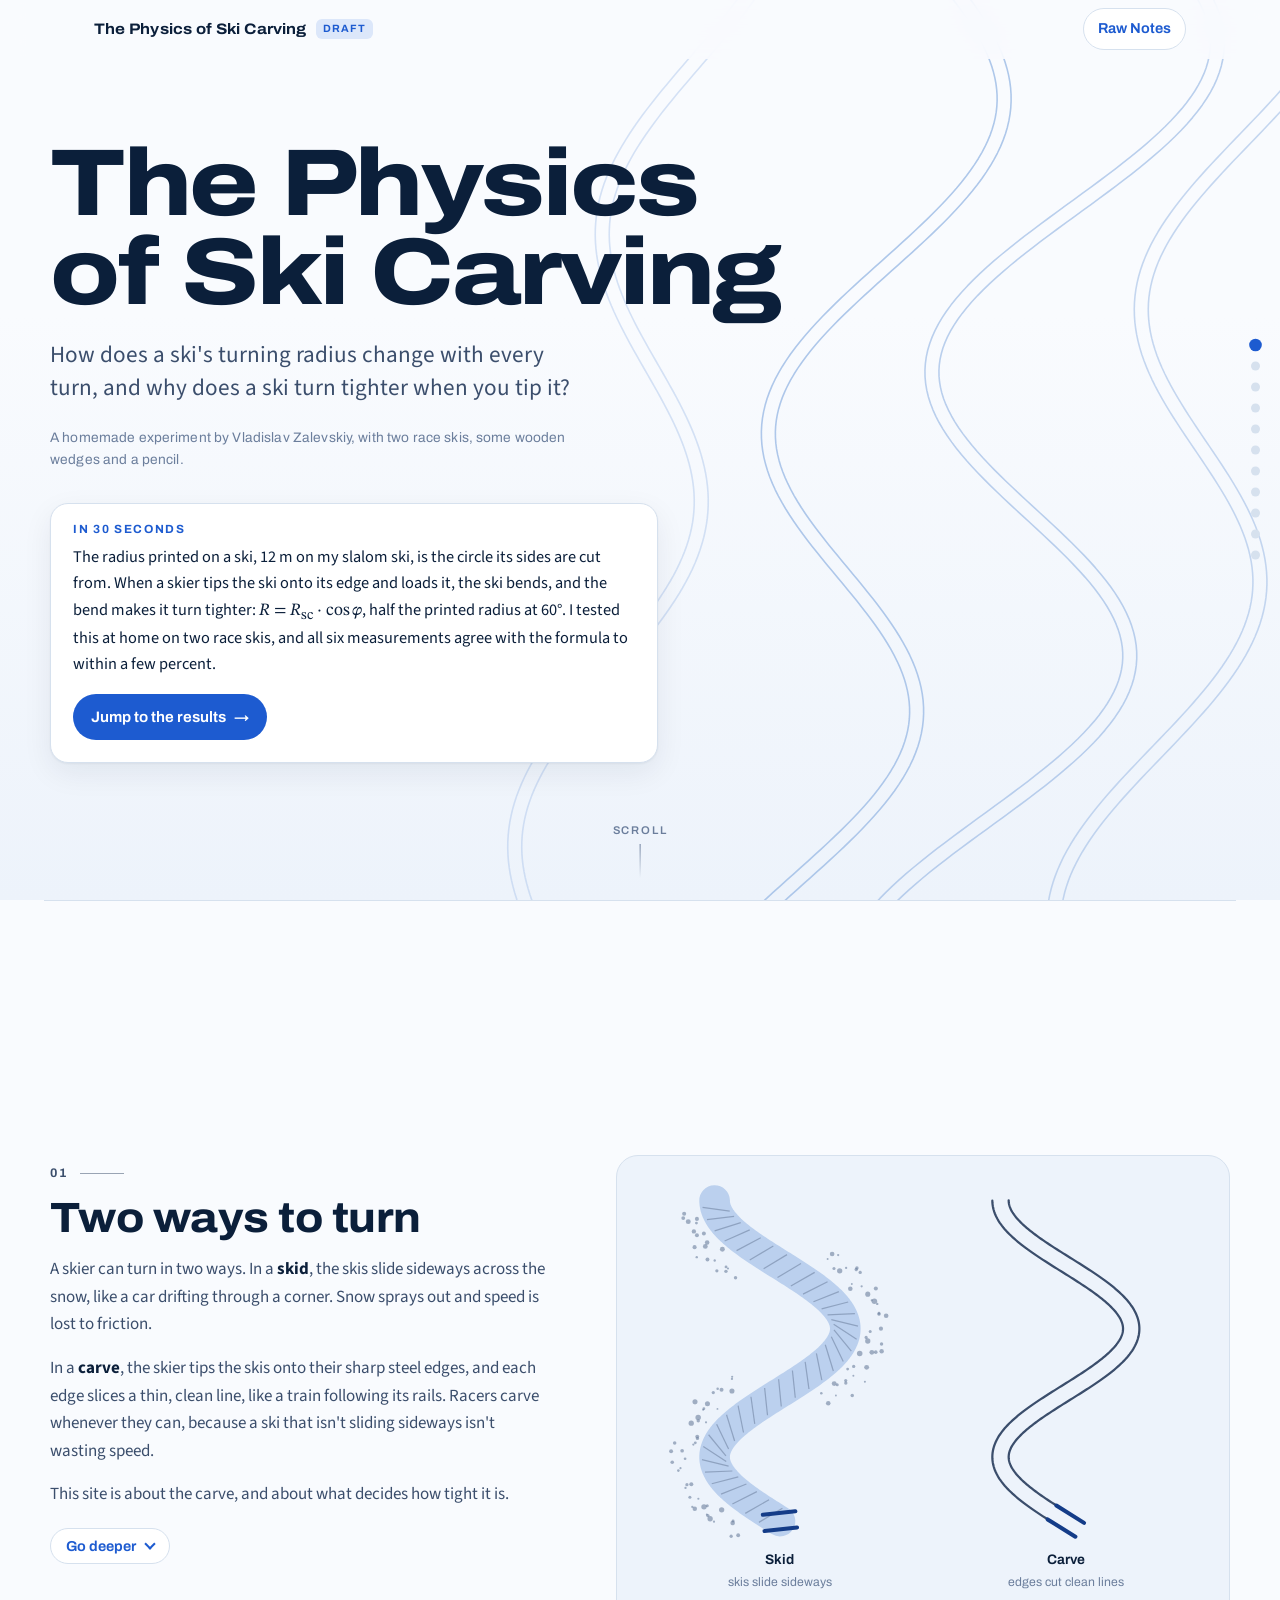
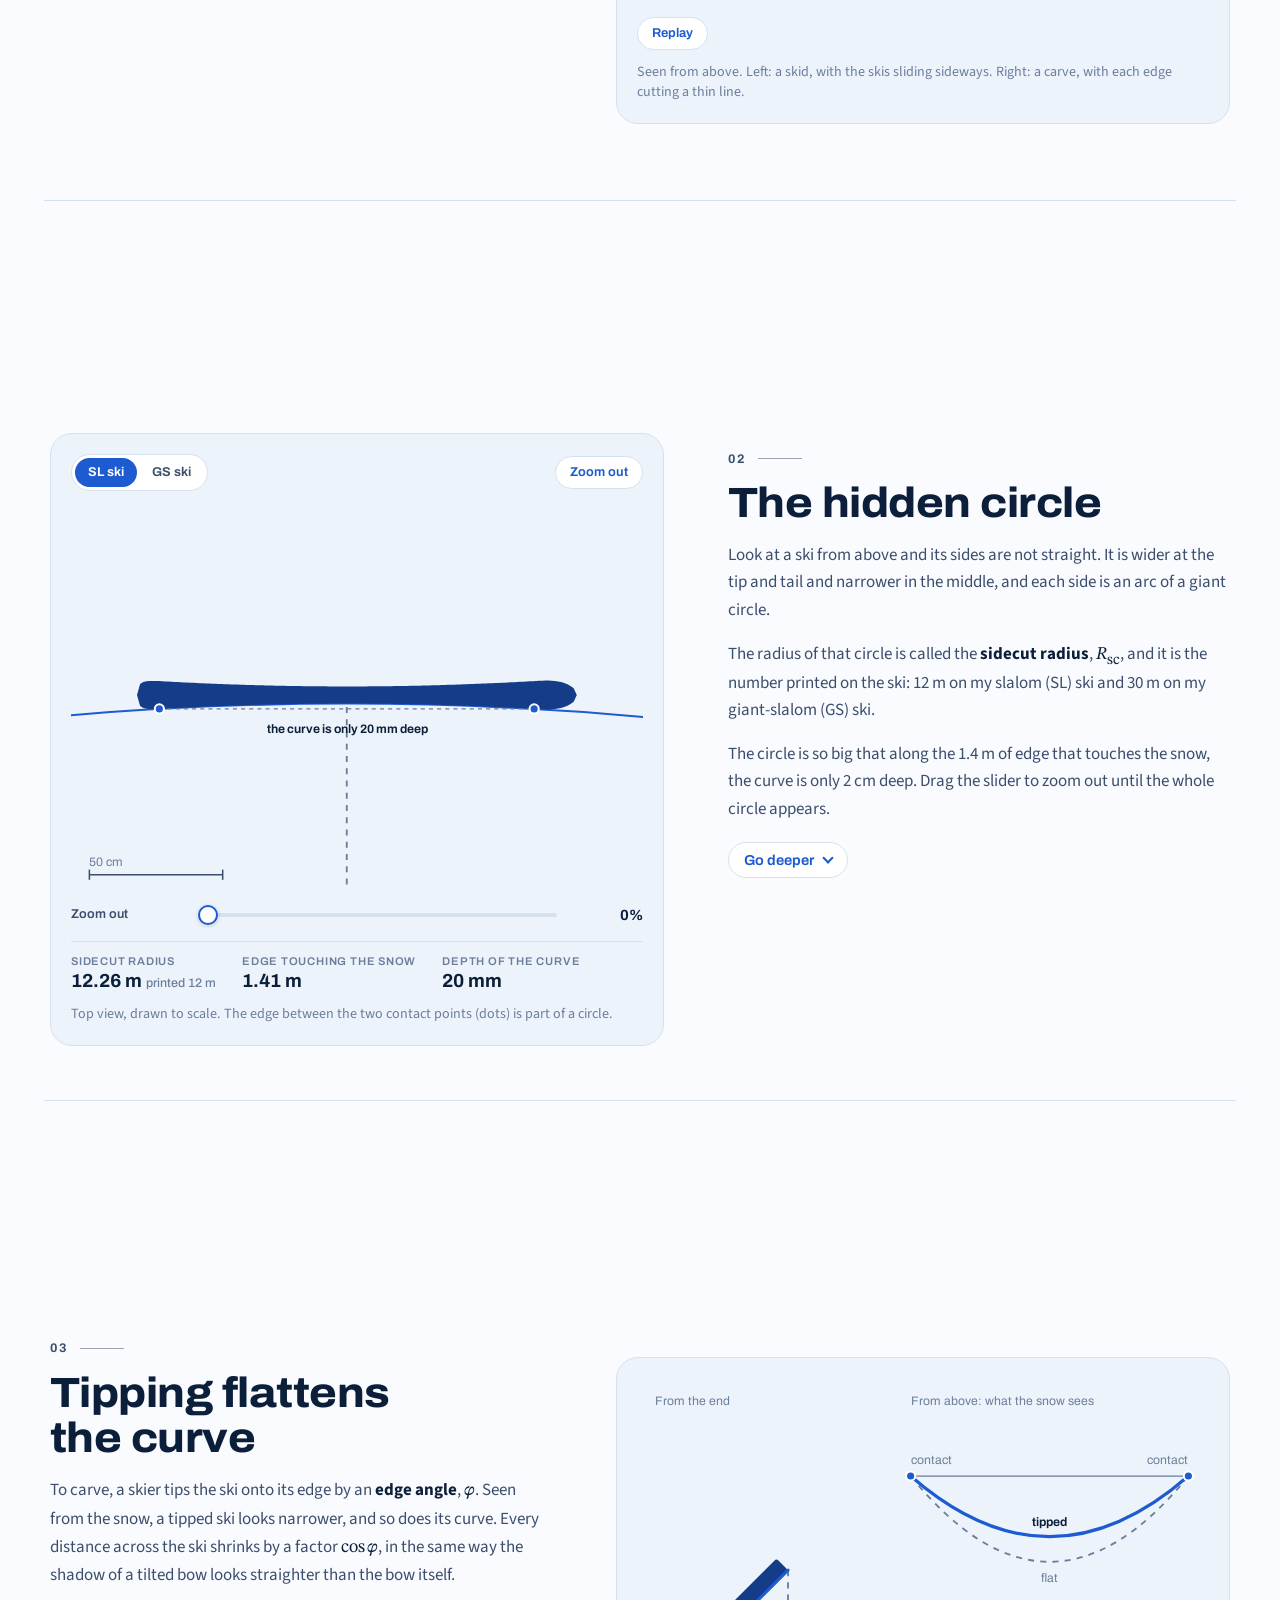
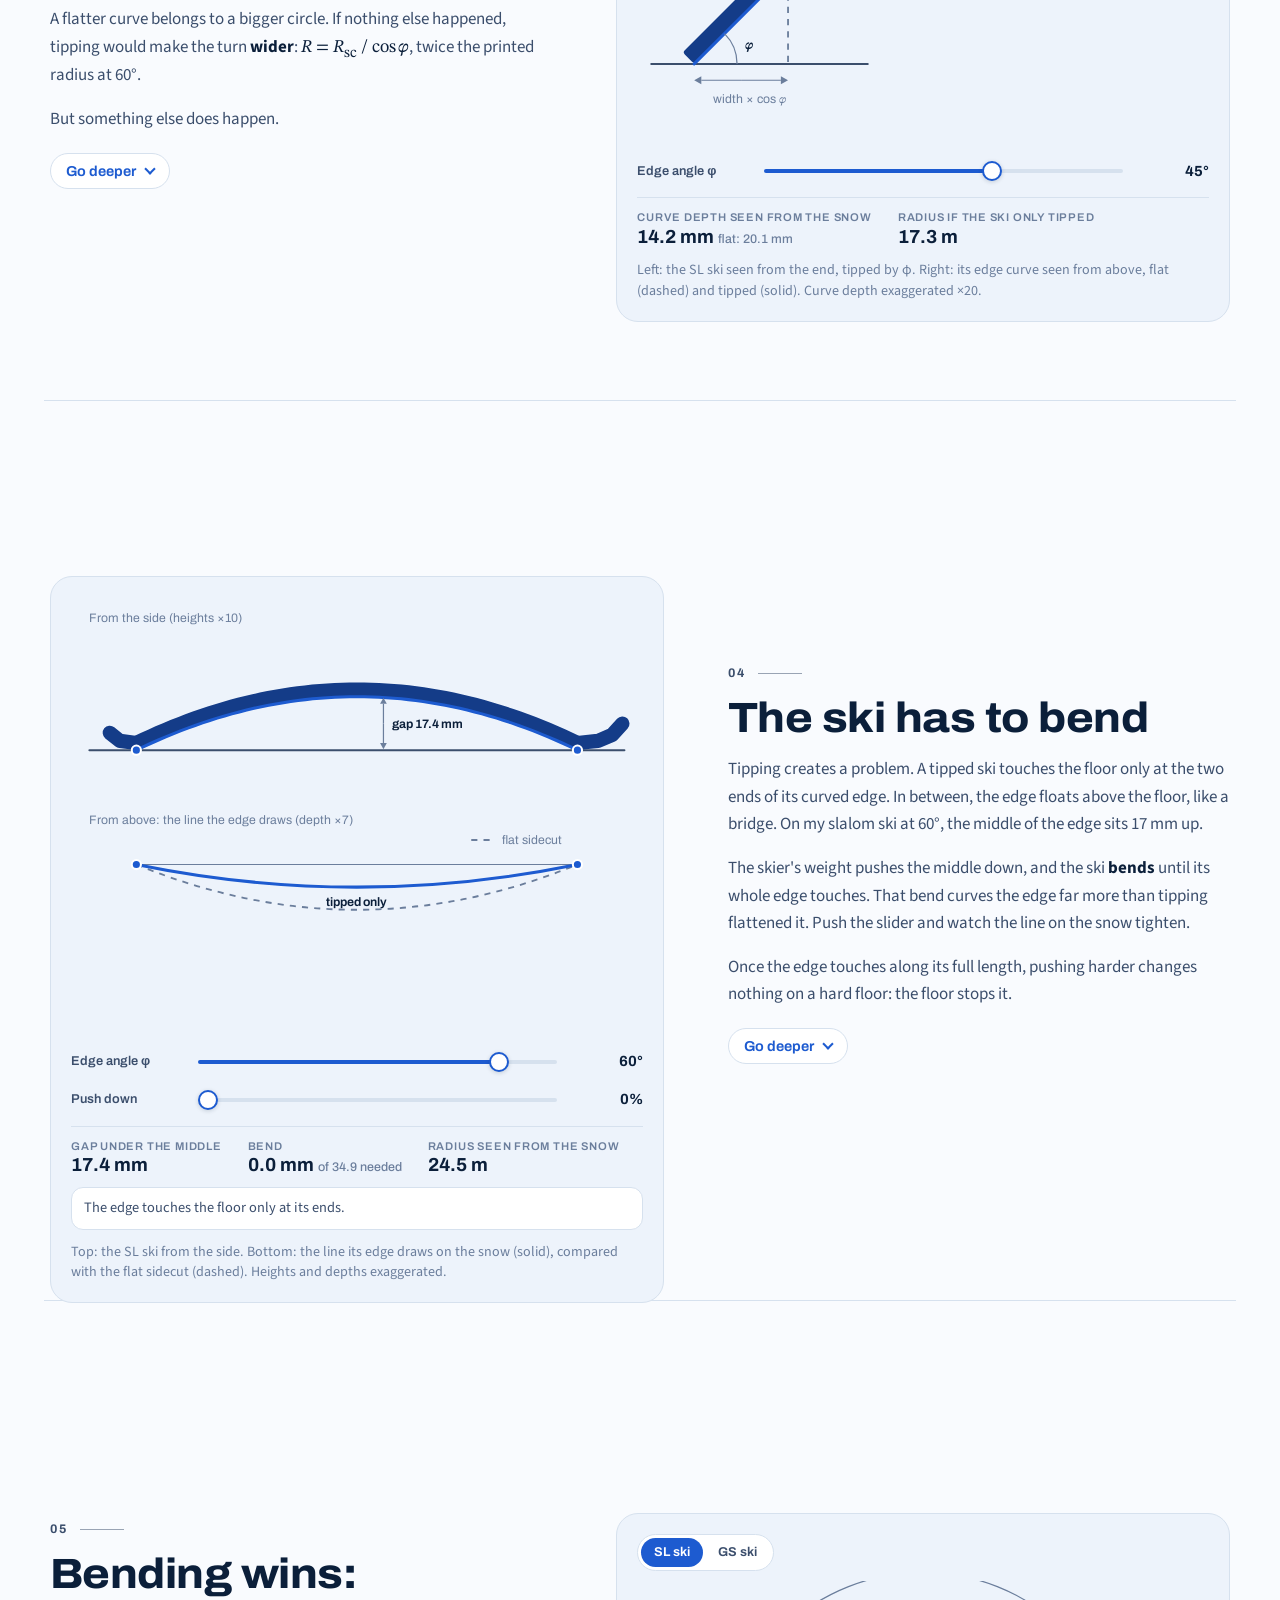
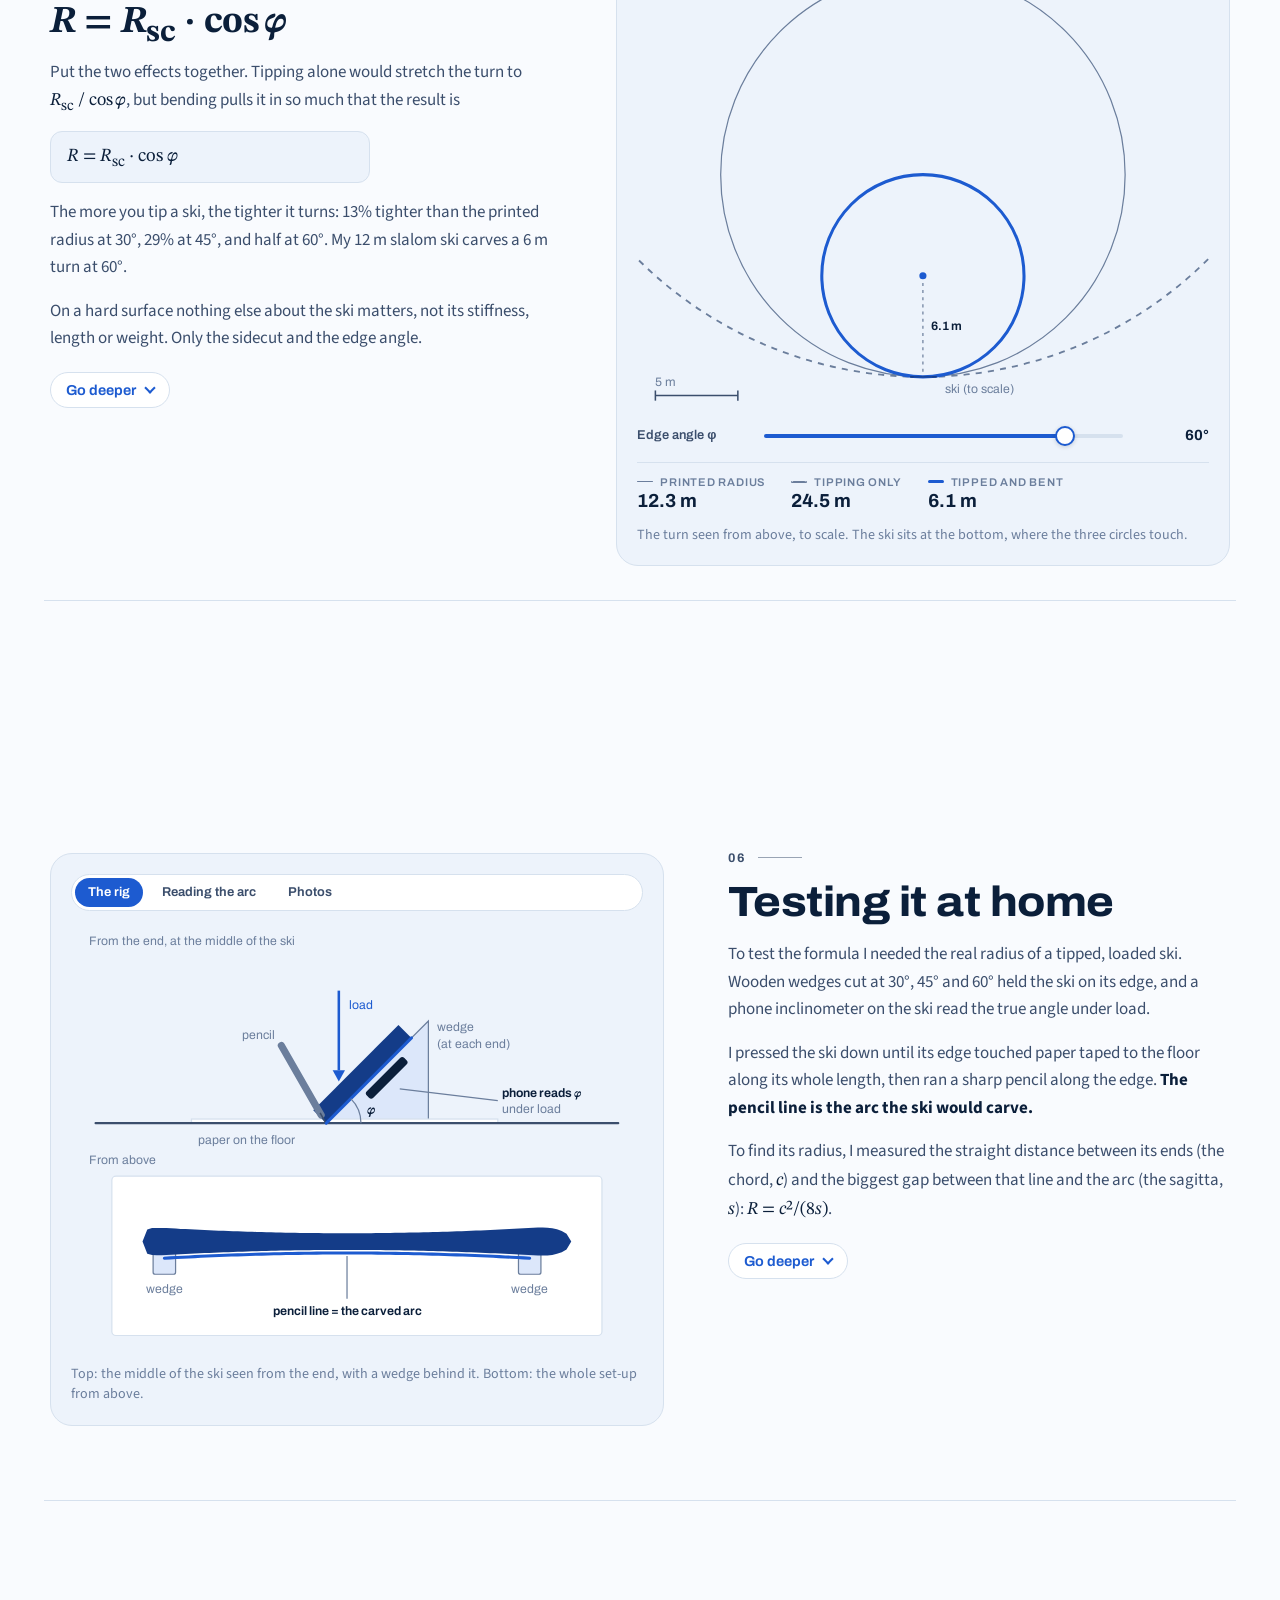
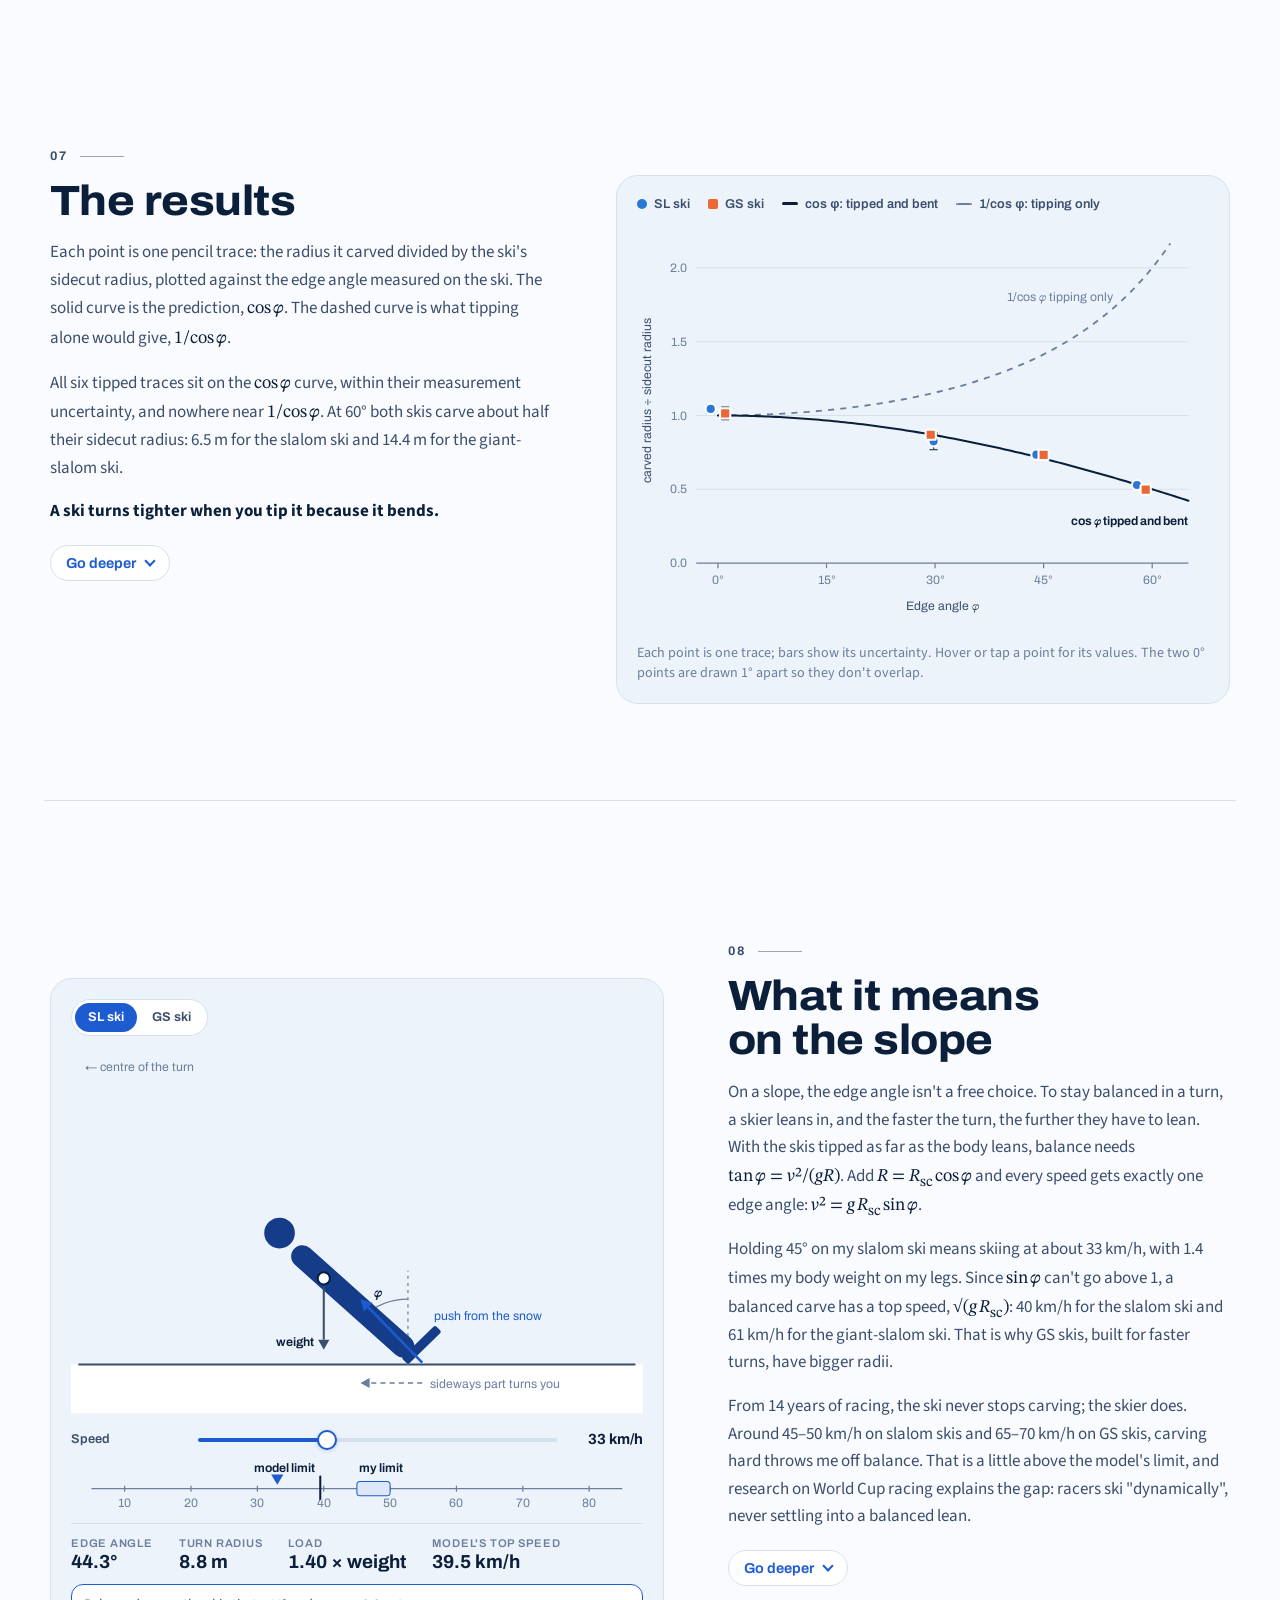
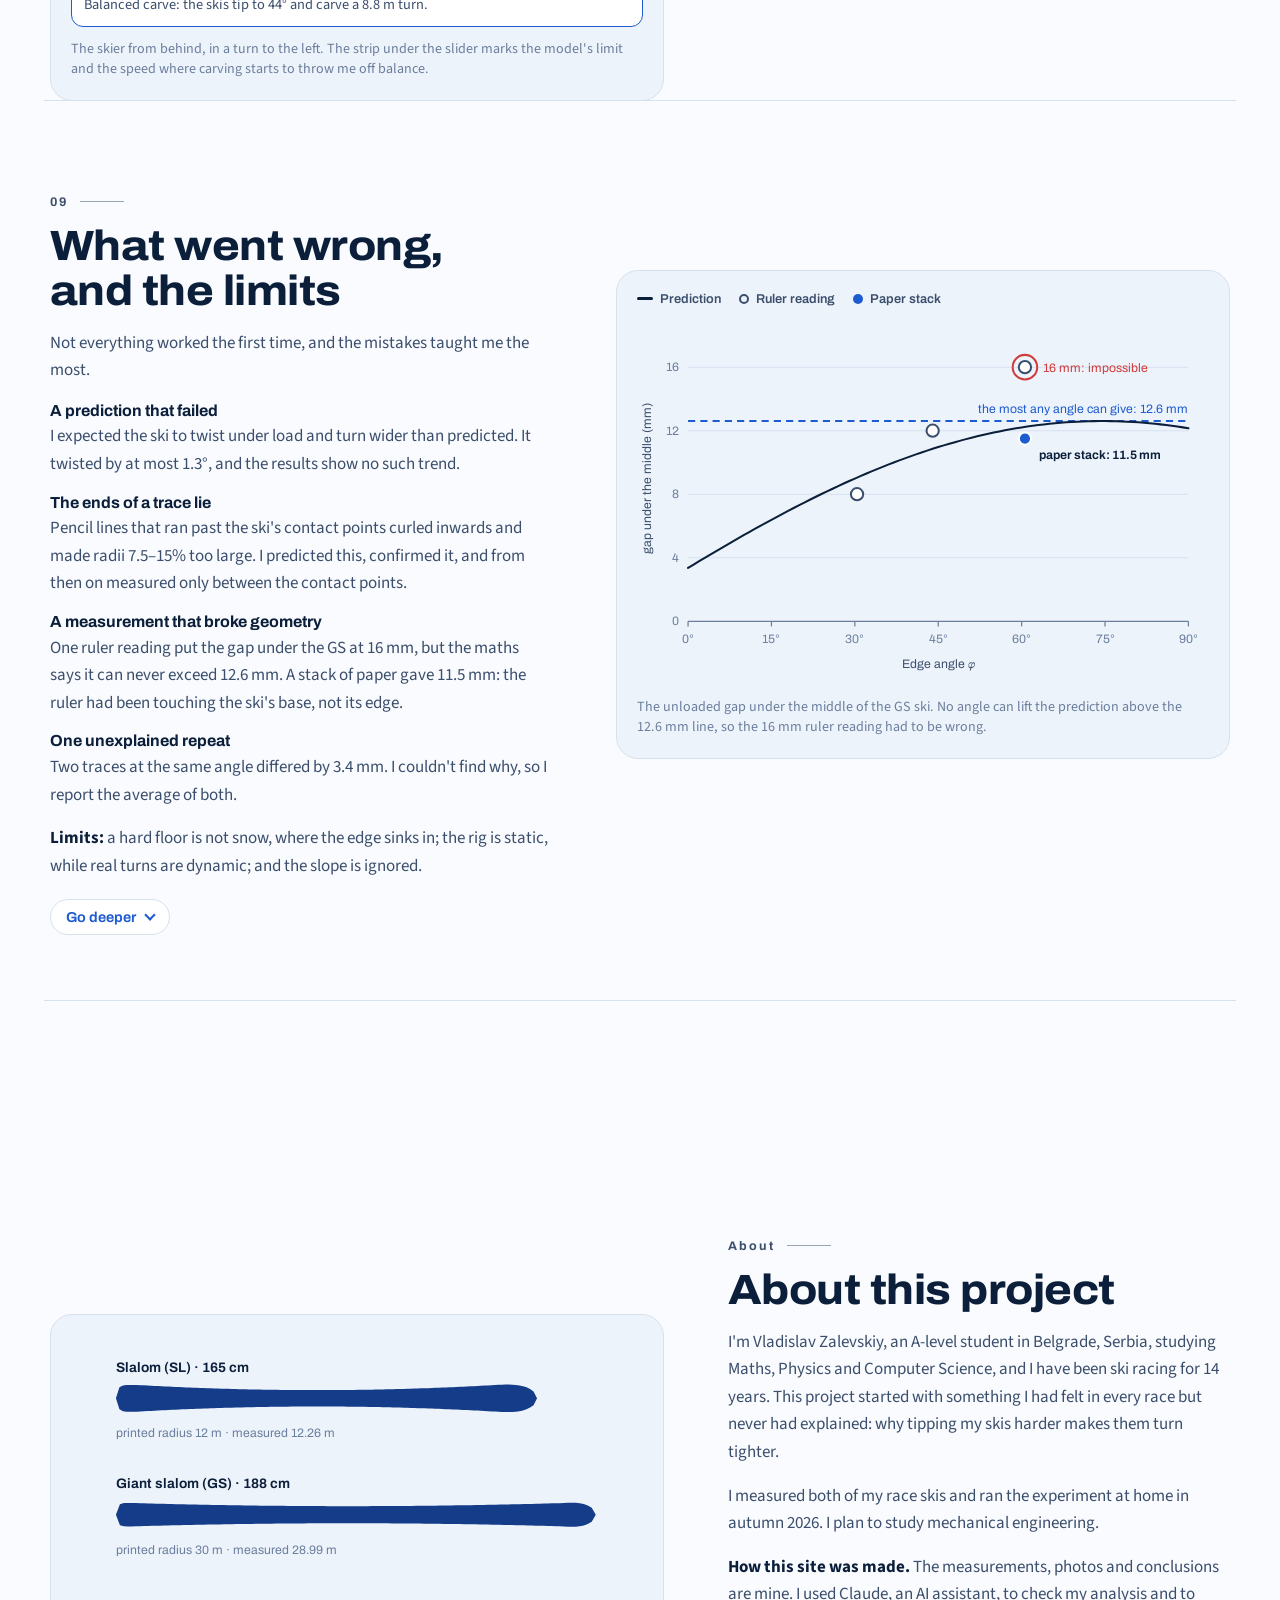
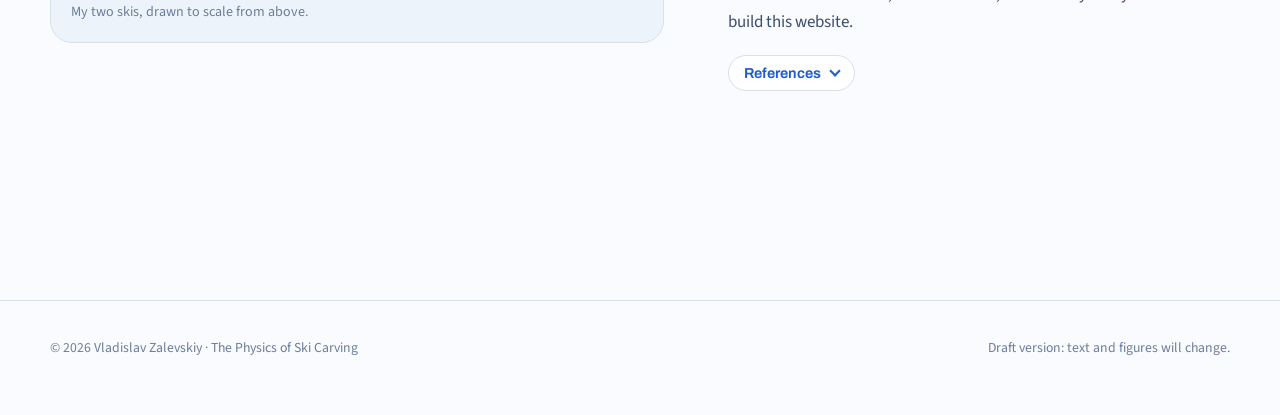
==== index.html @ 8e8919b9 "Add files via upload" ====
<!doctype html>
<html lang="en">
<head>
<meta charset="utf-8">
<meta name="viewport" content="width=device-width, initial-scale=1, viewport-fit=cover">
<title>The Physics of Ski Carving – Vladislav Zalevskiy</title>
<meta name="description" content="A homemade experiment on why a ski turns tighter when you tip it: sidecut radius, edge angle and R = R_sc · cos φ, tested on two race skis.">
<meta name="author" content="Vladislav Zalevskiy">
<meta property="og:title" content="The Physics of Ski Carving">
<meta property="og:description" content="Why does a ski turn tighter when you tip it? An interactive explainer of a home experiment on two race skis.">
<meta property="og:type" content="website">
<link rel="preconnect" href="https://fonts.googleapis.com">
<link rel="preconnect" href="https://fonts.gstatic.com" crossorigin>
<link rel="stylesheet" href="https://fonts.googleapis.com/css2?family=Archivo:wdth,wght@62..125,400..800&family=Source+Sans+3:ital,wght@0,400;0,600;0,700;1,400&family=STIX+Two+Text:ital,wght@0,400;0,600;1,400;1,600&display=swap">
<link rel="stylesheet" href="styles.css">
</head>
<body>
<header class="nav" id="nav">
  <div class="nav-in">
    <a class="brand" href="#top"><span class="name">The Physics of Ski Carving</span><span class="chip">Draft</span></a>
    <a class="rawlink" href="raw-notes.html">Raw Notes</a>
  </div>
  <div class="progress" id="progress"></div>
</header>

<nav class="rail" id="rail" aria-label="Sections">
  <a href="#top" data-s="top"><span>Start</span></a>
  <a href="#ch1" data-s="ch1"><span>Two ways to turn</span></a>
  <a href="#ch2" data-s="ch2"><span>The hidden circle</span></a>
  <a href="#ch3" data-s="ch3"><span>Tipping flattens the curve</span></a>
  <a href="#ch4" data-s="ch4"><span>The ski has to bend</span></a>
  <a href="#ch5" data-s="ch5"><span>Bending wins</span></a>
  <a href="#ch6" data-s="ch6"><span>The experiment</span></a>
  <a href="#results" data-s="results"><span>Results</span></a>
  <a href="#ch8" data-s="ch8"><span>On the slope</span></a>
  <a href="#ch9" data-s="ch9"><span>What went wrong</span></a>
  <a href="#about" data-s="about"><span>About</span></a>
</nav>

<section class="hero" id="top">
  <svg class="hero-tracks" id="heroTracks" viewBox="0 0 1440 900" preserveAspectRatio="xMidYMid slice" aria-hidden="true" focusable="false"></svg>
  <div class="hero-in">
    <h1>The Physics of Ski Carving</h1>
    <p class="sub">How does a ski's turning radius change with every turn, and why does a ski turn tighter when you tip it?</p>
    <p class="credit">A homemade experiment by Vladislav Zalevskiy, with two race skis, some wooden wedges and a pencil.</p>
    <div class="tldr">
      <h2>In 30 seconds</h2>
      <p>The radius printed on a ski, 12&nbsp;m on my slalom ski, is the circle its sides are cut from. When a skier tips the ski onto its edge and loads it, the ski bends, and the bend makes it turn tighter: <span class="m"><i>R</i> = <i>R</i><sub>sc</sub> · cos&#8201;<i>φ</i></span>, half the printed radius at 60°. I tested this at home on two race skis, and all six measurements agree with the formula to within a few percent.</p>
      <a class="jump" href="#results">Jump to the results <span aria-hidden="true">→</span></a>
    </div>
  </div>
  <a class="scrollcue" href="#ch1" aria-label="Scroll to the first section"><span>Scroll</span><i aria-hidden="true"></i></a>
</section>

<main>

<!-- 01 -->
<section class="chapter" id="ch1">
  <div class="ch-in">
    <div class="ch-text">
      <p class="ch-num">01</p>
      <h2>Two ways to turn</h2>
      <p>A skier can turn in two ways. In a <strong>skid</strong>, the skis slide sideways across the snow, like a car drifting through a corner. Snow sprays out and speed is lost to friction.</p>
      <p>In a <strong>carve</strong>, the skier tips the skis onto their sharp steel edges, and each edge slices a thin, clean line, like a train following its rails. Racers carve whenever they can, because a ski that isn't sliding sideways isn't wasting speed.</p>
      <p>This site is about the carve, and about what decides how tight it is.</p>
      <button class="more-btn" type="button" aria-expanded="false" aria-controls="d1"><span>Go deeper</span><span class="chev" aria-hidden="true"></span></button>
      <div class="deeper" id="d1" aria-hidden="true" inert><div class="deeper-in"><div class="deeper-body">
        <p>In a carve, every part of the edge runs through the same groove in the snow, the way every wheel of a train runs on the same rail. That is why a carved track is two thin lines, one for each ski, while a skid leaves a wide, smeared band.</p>
        <p>Skidding is not a mistake. It is how skiers control their speed, and on steep slopes even World Cup racers skid through part of most turns. But in a pure carve, the shape of the ski decides the path. That makes a carved turn something physics can predict, and the rest of this site does exactly that.</p>
      </div></div></div>
    </div>
    <figure class="ch-fig panel">
      <svg id="f1" viewBox="0 0 560 420" role="img" aria-label="Two ski tracks seen from above: a skid leaves a wide smeared band, a carve leaves two thin clean lines."></svg>
      <div class="controls"><div class="ctl-row"><button class="btn" type="button" id="f1-replay">Replay</button></div></div>
      <figcaption>Seen from above. Left: a skid, with the skis sliding sideways. Right: a carve, with each edge cutting a thin line.</figcaption>
    </figure>
  </div>
</section>

<!-- 02 -->
<section class="chapter flip" id="ch2">
  <div class="ch-in">
    <div class="ch-text">
      <p class="ch-num">02</p>
      <h2>The hidden circle</h2>
      <p>Look at a ski from above and its sides are not straight. It is wider at the tip and tail and narrower in the middle, and each side is an arc of a giant circle.</p>
      <p>The radius of that circle is called the <strong>sidecut radius</strong>, <span class="m"><i>R</i><sub>sc</sub></span>, and it is the number printed on the ski: 12&nbsp;m on my slalom (SL) ski and 30&nbsp;m on my giant-slalom (GS) ski.</p>
      <p>The circle is so big that along the 1.4&nbsp;m of edge that touches the snow, the curve is only 2&nbsp;cm deep. Drag the slider to zoom out until the whole circle appears.</p>
      <button class="more-btn" type="button" aria-expanded="false" aria-controls="d2"><span>Go deeper</span><span class="chev" aria-hidden="true"></span></button>
      <div class="deeper" id="d2" aria-hidden="true" inert><div class="deeper-in"><div class="deeper-body">
        <p><strong>Measuring a 12&nbsp;m circle from a 2&nbsp;cm curve.</strong> I measured the width of each ski every 10&nbsp;cm along its length and halved it. That gives <span class="m"><i>y</i></span>, the distance from the centre line to the edge, at each position <span class="m"><i>x</i></span> along the ski.</p>
        <p>Near its narrowest point, a circle of radius <span class="m"><i>R</i></span> is almost exactly a parabola. From the circle's equation, using <span class="m">√(1 − <i>u</i>) ≈ 1 − <i>u</i>/2</span> for small <span class="m"><i>u</i></span>:</p>
        <div class="eq"><i>y</i> = <i>R</i> − √(<i>R</i>² − <i>x</i>²) ≈ <span class="frac"><span><i>x</i>²</span><span>2<i>R</i></span></span></div>
        <p>Across a whole ski the difference is under 0.02&nbsp;mm, far below what a ruler can see. So I fitted <span class="m"><i>y</i> = <i>Ax</i>² + <i>Bx</i> + <i>C</i></span> to the half-widths. Only <span class="m"><i>A</i></span> carries the radius: <span class="m"><i>B</i></span> soaks up any error in where I marked the middle, and <span class="m"><i>C</i></span> is the half-width there. With <span class="m"><i>y</i></span> in millimetres and <span class="m"><i>x</i></span> in metres, <span class="m"><i>y</i> = 1000<i>x</i>²/(2<i>R</i>) = (500/<i>R</i>)<i>x</i>²</span>, so:</p>
        <div class="eq"><i>R</i><sub>sc</sub> = <span class="frac"><span>500</span><span><i>A</i></span></span></div>
        <p><strong>Results:</strong> SL 12.26&nbsp;±&nbsp;0.09&nbsp;m (printed 12&nbsp;m) and GS 28.99&nbsp;±&nbsp;0.39&nbsp;m (printed 30&nbsp;m). The fitted curve misses the measurements by only 0.17–0.19&nbsp;mm on average, less than my ruler's 0.25&nbsp;mm resolution, so both sides really are circles.</p>
        <p>The depth of the curve over the contact length <span class="m"><i>c</i></span> is its sagitta, <span class="m"><i>s</i> = <i>c</i>²/(8<i>R</i>)</span>. For the SL: 1.406² / (8 × 12.26) = 0.020&nbsp;m, about 2&nbsp;cm.</p>
      </div></div></div>
    </div>
    <figure class="ch-fig panel">
      <div class="legend" style="justify-content:space-between;align-items:center">
        <div class="seg" role="group" aria-label="Choose a ski" id="f2-ski"><button type="button" data-val="SL" aria-pressed="true">SL ski</button><button type="button" data-val="GS" aria-pressed="false">GS ski</button></div>
        <button class="btn" type="button" id="f2-play">Zoom out</button>
      </div>
      <svg id="f2" viewBox="0 0 560 380" role="img" aria-label="Top view of a ski drawn to scale; zooming out reveals that its edge is part of a circle with a radius of many metres."></svg>
      <div class="controls">
        <div class="ctl"><label for="f2-z">Zoom out</label><input type="range" id="f2-z" min="0" max="100" step="any" value="0"><output id="f2-zo" for="f2-z">0%</output></div>
      </div>
      <div class="readouts">
        <div class="ro"><div class="k">Sidecut radius</div><div class="v" id="f2-r">12.26 m <small>printed 12 m</small></div></div>
        <div class="ro"><div class="k">Edge touching the snow</div><div class="v" id="f2-c">1.41 m</div></div>
        <div class="ro"><div class="k">Depth of the curve</div><div class="v" id="f2-s">20 mm</div></div>
      </div>
      <figcaption>Top view, drawn to scale. The edge between the two contact points (dots) is part of a circle.</figcaption>
    </figure>
  </div>
</section>

<!-- 03 -->
<section class="chapter" id="ch3">
  <div class="ch-in">
    <div class="ch-text">
      <p class="ch-num">03</p>
      <h2>Tipping flattens the curve</h2>
      <p>To carve, a skier tips the ski onto its edge by an <strong>edge angle</strong>, <span class="m"><i>φ</i></span>. Seen from the snow, a tipped ski looks narrower, and so does its curve. Every distance across the ski shrinks by a factor <span class="m">cos&#8201;<i>φ</i></span>, in the same way the shadow of a tilted bow looks straighter than the bow itself.</p>
      <p>A flatter curve belongs to a bigger circle. If nothing else happened, tipping would make the turn <strong>wider</strong>: <span class="m"><i>R</i> = <i>R</i><sub>sc</sub> / cos&#8201;<i>φ</i></span>, twice the printed radius at 60°.</p>
      <p>But something else does happen.</p>
      <button class="more-btn" type="button" aria-expanded="false" aria-controls="d3"><span>Go deeper</span><span class="chev" aria-hidden="true"></span></button>
      <div class="deeper" id="d3" aria-hidden="true" inert><div class="deeper-in"><div class="deeper-body">
        <p>The sidecut lies in the plane of the ski's base. When the base is tipped by <span class="m"><i>φ</i></span>, lengths along the ski stay the same, but every distance across it shrinks by a factor <span class="m">cos&#8201;<i>φ</i></span> when seen from directly above, which is how the snow "sees" it.</p>
        <p>So a curve of depth <span class="m"><i>s</i></span> over a chord <span class="m"><i>c</i></span> becomes a curve of depth <span class="m"><i>s</i>&#8201;cos&#8201;<i>φ</i></span> over the same chord. The sagitta relation from chapter 6, <span class="m"><i>R</i> = <i>c</i>²/(8<i>s</i>)</span>, then gives:</p>
        <div class="eq"><i>R</i><sub>tipping only</sub> = <span class="frac"><span><i>c</i>²</span><span>8<i>s</i> cos <i>φ</i></span></span> = <span class="frac"><span><i>R</i><sub>sc</sub></span><span>cos <i>φ</i></span></span></div>
        <p>That is 1.15&nbsp;<span class="m"><i>R</i><sub>sc</sub></span> at 30°, 1.41&nbsp;<span class="m"><i>R</i><sub>sc</sub></span> at 45° and 2&nbsp;<span class="m"><i>R</i><sub>sc</sub></span> at 60°. If a tipped ski kept its shape, tipping it further would make every turn wider.</p>
      </div></div></div>
    </div>
    <figure class="ch-fig panel">
      <svg id="f3" viewBox="0 0 560 360" role="img" aria-label="A ski tipped by the edge angle, seen from the end, and its edge curve seen from above, flatter than when the ski lies flat."></svg>
      <div class="controls">
        <div class="ctl"><label for="f3-phi">Edge angle φ</label><input type="range" id="f3-phi" min="0" max="70" step="1" value="45"><output id="f3-phio" for="f3-phi">45°</output></div>
      </div>
      <div class="readouts">
        <div class="ro"><div class="k">Curve depth seen from the snow</div><div class="v" id="f3-d">14.2 mm <small>flat: 20.2 mm</small></div></div>
        <div class="ro"><div class="k">Radius if the ski only tipped</div><div class="v" id="f3-r">17.3 m</div></div>
      </div>
      <figcaption>Left: the SL ski seen from the end, tipped by φ. Right: its edge curve seen from above, flat (dashed) and tipped (solid). Curve depth exaggerated ×20.</figcaption>
    </figure>
  </div>
</section>

<!-- 04 -->
<section class="chapter flip" id="ch4">
  <div class="ch-in">
    <div class="ch-text">
      <p class="ch-num">04</p>
      <h2>The ski has to bend</h2>
      <p>Tipping creates a problem. A tipped ski touches the floor only at the two ends of its curved edge. In between, the edge floats above the floor, like a bridge. On my slalom ski at 60°, the middle of the edge sits 17&nbsp;mm up.</p>
      <p>The skier's weight pushes the middle down, and the ski <strong>bends</strong> until its whole edge touches. That bend curves the edge far more than tipping flattened it. Push the slider and watch the line on the snow tighten.</p>
      <p>Once the edge touches along its full length, pushing harder changes nothing on a hard floor: the floor stops it.</p>
      <button class="more-btn" type="button" aria-expanded="false" aria-controls="d4"><span>Go deeper</span><span class="chev" aria-hidden="true"></span></button>
      <div class="deeper" id="d4" aria-hidden="true" inert><div class="deeper-in"><div class="deeper-body">
        <p><strong>How big is the gap?</strong> Each point of the edge is set in from the line between the contact points by its sidecut inset, <span class="m"><i>δ</i></span>: 20.15&nbsp;mm at the middle of the SL. Tipping the ski lifts that point by <span class="m"><i>δ</i>&#8201;sin&#8201;<i>φ</i></span>. The ski's camber <span class="m"><i>c</i></span>, its small built-in arch, adds <span class="m"><i>c</i>&#8201;cos&#8201;<i>φ</i></span>:</p>
        <div class="eq">gap = <i>δ</i> sin <i>φ</i> + <i>c</i> cos <i>φ</i></div>
        <p>For the SL at 60.5°: 20.15 × 0.870 + 1.05 × 0.492 = 18.1&nbsp;mm. I measured 17&nbsp;mm with a stack of paper.</p>
        <p><strong>A check from A-level maths.</strong> Any <span class="m"><i>a</i>&#8201;sin&#8201;<i>φ</i> + <i>b</i>&#8201;cos&#8201;<i>φ</i></span> can be written as <span class="m">√(<i>a</i>² + <i>b</i>²) · sin(<i>φ</i> + <i>α</i>)</span>, and a sine is never bigger than 1. So whatever the angle, the gap can never exceed <span class="m">√(<i>δ</i>² + <i>c</i>²)</span>: 20.2&nbsp;mm for the SL and 12.6&nbsp;mm for the GS. That rule caught one of my measurements (chapter 9).</p>
        <p><strong>How much bend?</strong> Bending the ski by <span class="m"><i>b</i></span>, perpendicular to its base, lowers the edge by <span class="m"><i>b</i>&#8201;cos&#8201;<i>φ</i></span>. Closing the gap needs <span class="m"><i>b</i>&#8201;cos&#8201;<i>φ</i> = <i>δ</i>&#8201;sin&#8201;<i>φ</i> + <i>c</i>&#8201;cos&#8201;<i>φ</i></span>, so</p>
        <div class="eq"><i>b</i> = <i>δ</i> tan <i>φ</i> + <i>c</i></div>
        <p>That is about 37&nbsp;mm at the middle of the SL at 60°. The interactive leaves out the 1&nbsp;mm camber to keep the picture simple.</p>
      </div></div></div>
    </div>
    <figure class="ch-fig panel">
      <svg id="f4" viewBox="0 0 560 430" role="img" aria-label="Side view of a tipped ski touching the floor only at its ends, and the line its edge draws on the snow, which tightens as the ski is pushed down."></svg>
      <div class="controls">
        <div class="ctl"><label for="f4-phi">Edge angle φ</label><input type="range" id="f4-phi" min="0" max="70" step="1" value="60"><output id="f4-phio" for="f4-phi">60°</output></div>
        <div class="ctl"><label for="f4-push">Push down</label><input type="range" id="f4-push" min="0" max="100" step="1" value="0"><output id="f4-pusho" for="f4-push">0%</output></div>
      </div>
      <div class="readouts">
        <div class="ro"><div class="k">Gap under the middle</div><div class="v" id="f4-gap">17.4 mm</div></div>
        <div class="ro"><div class="k">Bend</div><div class="v" id="f4-bend">0 mm <small>of 34.9 needed</small></div></div>
        <div class="ro"><div class="k">Radius seen from the snow</div><div class="v" id="f4-r">24.5 m</div></div>
      </div>
      <div class="note" id="f4-note">The edge touches the floor only at its ends.</div>
      <figcaption>Top: the SL ski from the side. Bottom: the line its edge draws on the snow (solid), compared with the flat sidecut (dashed). Heights and depths exaggerated.</figcaption>
    </figure>
  </div>
</section>

<!-- 05 -->
<section class="chapter" id="ch5">
  <div class="ch-in">
    <div class="ch-text">
      <p class="ch-num">05</p>
      <h2>Bending wins: <span class="m" style="font-size:.9em"><i>R</i> = <i>R</i><sub>sc</sub> · cos&#8201;<i>φ</i></span></h2>
      <p>Put the two effects together. Tipping alone would stretch the turn to <span class="m"><i>R</i><sub>sc</sub> / cos&#8201;<i>φ</i></span>, but bending pulls it in so much that the result is</p>
      <div class="eq" style="max-width:20rem"><i>R</i> = <i>R</i><sub>sc</sub> · cos <i>φ</i></div>
      <p>The more you tip a ski, the tighter it turns: 13% tighter than the printed radius at 30°, 29% at 45°, and half at 60°. My 12&nbsp;m slalom ski carves a 6&nbsp;m turn at 60°.</p>
      <p>On a hard surface nothing else about the ski matters, not its stiffness, length or weight. Only the sidecut and the edge angle.</p>
      <button class="more-btn" type="button" aria-expanded="false" aria-controls="d5"><span>Go deeper</span><span class="chev" aria-hidden="true"></span></button>
      <div class="deeper" id="d5" aria-hidden="true" inert><div class="deeper-in"><div class="deeper-body">
        <p>Follow one point of the edge, set in by <span class="m"><i>δ</i></span> from the line between the contact points.</p>
        <ol>
          <li><strong>Tip the ski by <span class="m"><i>φ</i></span>.</strong> The inset now splits into <span class="m"><i>δ</i>&#8201;cos&#8201;<i>φ</i></span> across the snow and <span class="m"><i>δ</i>&#8201;sin&#8201;<i>φ</i></span> up off the snow, which is the gap.</li>
          <li><strong>Bend the ski by <span class="m"><i>b</i></span></strong>, perpendicular to its base. That moves the point down by <span class="m"><i>b</i>&#8201;cos&#8201;<i>φ</i></span> and across by <span class="m"><i>b</i>&#8201;sin&#8201;<i>φ</i></span>.</li>
          <li><strong>The edge touches the snow</strong> when the bend cancels the lift: <span class="m"><i>b</i>&#8201;cos&#8201;<i>φ</i> = <i>δ</i>&#8201;sin&#8201;<i>φ</i></span>, so <span class="m"><i>b</i> = <i>δ</i>&#8201;tan&#8201;<i>φ</i></span>.</li>
          <li><strong>Add up the distance across the snow:</strong></li>
        </ol>
        <div class="eq"><i>δ</i> cos <i>φ</i> + <i>δ</i> tan <i>φ</i> sin <i>φ</i> = <i>δ</i> <span class="frac"><span>cos²<i>φ</i> + sin²<i>φ</i></span><span>cos <i>φ</i></span></span> = <span class="frac"><span><i>δ</i></span><span>cos <i>φ</i></span></span></div>
        <p>Every inset is multiplied by <span class="m">1/cos&#8201;<i>φ</i></span>, so the curve on the snow is <span class="m">1/cos&#8201;<i>φ</i></span> times deeper. Since <span class="m"><i>R</i> = <i>c</i>²/(8<i>s</i>)</span>, a deeper curve over the same chord has a smaller radius, and <span class="m"><i>R</i> = <i>R</i><sub>sc</sub>&#8201;cos&#8201;<i>φ</i></span>.</p>
        <p><strong>Why camber doesn't matter.</strong> If the edge starts lifted by an extra amount <span class="m"><i>ζ</i></span> (camber, or a raised support), the bend has to cover it too: <span class="m"><i>b</i> = <i>δ</i>&#8201;tan&#8201;<i>φ</i> + <i>ζ</i></span>. The distance across becomes <span class="m"><i>δ</i>&#8201;cos&#8201;<i>φ</i> − <i>ζ</i>&#8201;sin&#8201;<i>φ</i> + <i>b</i>&#8201;sin&#8201;<i>φ</i> = <i>δ</i>/cos&#8201;<i>φ</i></span> again. <span class="m"><i>ζ</i></span> cancels exactly, which is why my loaded measurements don't depend on camber at all.</p>
      </div></div></div>
    </div>
    <figure class="ch-fig panel">
      <div class="legend" style="justify-content:space-between;align-items:center">
        <div class="seg" role="group" aria-label="Choose a ski" id="f5-ski"><button type="button" data-val="SL" aria-pressed="true">SL ski</button><button type="button" data-val="GS" aria-pressed="false">GS ski</button></div>
      </div>
      <svg id="f5" viewBox="0 0 560 420" role="img" aria-label="Three turn circles to scale: the printed sidecut radius, the wider circle tipping alone would give, and the much tighter circle a tipped and bent ski actually carves."></svg>
      <div class="controls">
        <div class="ctl"><label for="f5-phi">Edge angle φ</label><input type="range" id="f5-phi" min="0" max="70" step="1" value="60"><output id="f5-phio" for="f5-phi">60°</output></div>
      </div>
      <div class="readouts">
        <div class="ro"><div class="k"><span class="sw thin"></span>Printed radius</div><div class="v" id="f5-a">12.3 m</div></div>
        <div class="ro"><div class="k"><span class="sw dash"></span>Tipping only</div><div class="v" id="f5-b">24.5 m</div></div>
        <div class="ro"><div class="k"><span class="sw"></span>Tipped and bent</div><div class="v" id="f5-c">6.1 m</div></div>
      </div>
      <figcaption>The turn seen from above, to scale. The ski sits at the bottom, where the three circles touch.</figcaption>
    </figure>
  </div>
</section>

<!-- 06 -->
<section class="chapter flip" id="ch6">
  <div class="ch-in">
    <div class="ch-text">
      <p class="ch-num">06</p>
      <h2>Testing it at home</h2>
      <p>To test the formula I needed the real radius of a tipped, loaded ski. Wooden wedges cut at 30°, 45° and 60° held the ski on its edge, and a phone inclinometer on the ski read the true angle under load.</p>
      <p>I pressed the ski down until its edge touched paper taped to the floor along its whole length, then ran a sharp pencil along the edge. <strong>The pencil line is the arc the ski would carve.</strong></p>
      <p>To find its radius, I measured the straight distance between its ends (the chord, <span class="m"><i>c</i></span>) and the biggest gap between that line and the arc (the sagitta, <span class="m"><i>s</i></span>): <span class="m"><i>R</i> = <i>c</i>²/(8<i>s</i>)</span>.</p>
      <button class="more-btn" type="button" aria-expanded="false" aria-controls="d6"><span>Go deeper</span><span class="chev" aria-hidden="true"></span></button>
      <div class="deeper" id="d6" aria-hidden="true" inert><div class="deeper-in"><div class="deeper-body">
        <p><strong>Why <span class="m"><i>R</i> = <i>c</i>²/(8<i>s</i>)</span>.</strong> Join the circle's centre to one end of the chord and to the middle of the arc. Pythagoras gives</p>
        <div class="eq">(<i>R</i> − <i>s</i>)² + (<i>c</i>/2)² = <i>R</i>²  ⇒  <i>R</i> = <span class="frac"><span><i>c</i>²</span><span>8<i>s</i></span></span> + <span class="frac"><span><i>s</i></span><span>2</span></span></div>
        <p>With <span class="m"><i>s</i></span> about 2&nbsp;cm and <span class="m"><i>R</i></span> about 10&nbsp;m, the <span class="m"><i>s</i>/2</span> term is 1&nbsp;cm in 10&nbsp;m, under 0.1%, so I dropped it.</p>
        <p><strong>How precise.</strong> I read the sagitta to ±0.5&nbsp;mm and the chord to ±5&nbsp;mm. Because <span class="m"><i>R</i></span> depends on <span class="m"><i>c</i>²/<i>s</i></span>, the uncertainties combine as</p>
        <div class="eq"><span class="frac"><span>Δ<i>R</i></span><span><i>R</i></span></span> = √( (2Δ<i>c</i>/<i>c</i>)² + (Δ<i>s</i>/<i>s</i>)² )</div>
        <p>which is 2–4% per trace. The sagitta reading is the biggest part.</p>
        <p><strong>The angle.</strong> I read <span class="m"><i>φ</i></span> with the phone at the tip end, the middle and the tail end of the loaded ski. The angle varied by at most 1.3° along the ski, so I used the reading at the middle.</p>
        <p><strong>Checking the method.</strong> With the ski flat (0°), the pencil traces gave 12.80&nbsp;±&nbsp;0.34&nbsp;m for the SL and 29.40&nbsp;±&nbsp;1.23&nbsp;m for the GS, matching the radii from the width measurements in chapter 2. Pencil and ruler agree.</p>
        <p>In total: eight traces (two skis at 0°, 30°, 45° and 60°) plus a repeat of the SL at 30°.</p>
      </div></div></div>
    </div>
    <figure class="ch-fig panel">
      <div class="tabs seg" role="tablist" aria-label="Experiment views" id="f6-tabs">
        <button type="button" role="tab" data-val="rig" aria-pressed="true" aria-selected="true">The rig</button>
        <button type="button" role="tab" data-val="arc" aria-pressed="false" aria-selected="false">Reading the arc</button>
        <button type="button" role="tab" data-val="photos" aria-pressed="false" aria-selected="false">Photos</button>
      </div>
      <div id="f6-rig" role="tabpanel">
        <svg id="f6a" viewBox="0 0 560 420" role="img" aria-label="The rig: the ski rests on a wooden wedge with its edge on paper on the floor; a phone reads the angle; a load presses the ski down; a pencil traces the edge."></svg>
        <figcaption>Top: the middle of the ski seen from the end, with a wedge behind it. Bottom: the whole set-up from above.</figcaption>
      </div>
      <div id="f6-arc" role="tabpanel" hidden>
        <svg id="f6b" viewBox="0 0 560 300" role="img" aria-label="A pencil arc on paper with its chord and sagitta marked."></svg>
        <div class="controls">
          <div class="ctl"><label for="f6-s">Sagitta s</label><input type="range" id="f6-s" min="10" max="45" step="0.1" value="27.6"><output id="f6-so" for="f6-s">27.6 mm</output></div>
        </div>
        <div class="readouts">
          <div class="ro"><div class="k">Chord c</div><div class="v">1.41 m</div></div>
          <div class="ro"><div class="k">Radius R = c² / 8s</div><div class="v" id="f6-r">9.00 m</div></div>
        </div>
        <figcaption>The default sagitta, 27.6 mm, is my SL trace at 44°. Depth exaggerated.</figcaption>
      </div>
      <div id="f6-photos" role="tabpanel" hidden>
        <div class="photos">
          <div class="ph">Photo coming soon:<br>the rig with the wedges</div>
          <div class="ph">Photo coming soon:<br>the loaded ski on the 60° wedges</div>
          <div class="ph">Photo coming soon:<br>the phone reading the angle</div>
          <div class="ph">Photo coming soon:<br>a pencil trace with chord and sagitta</div>
        </div>
        <figcaption>These will be replaced with my photos from the experiment.</figcaption>
      </div>
    </figure>
  </div>
</section>

<!-- 07 -->
<section class="chapter" id="results">
  <div class="ch-in">
    <div class="ch-text">
      <p class="ch-num">07</p>
      <h2>The results</h2>
      <p>Each point is one pencil trace: the radius it carved divided by the ski's sidecut radius, plotted against the edge angle measured on the ski. The solid curve is the prediction, <span class="m">cos&#8201;<i>φ</i></span>. The dashed curve is what tipping alone would give, <span class="m">1/cos&#8201;<i>φ</i></span>.</p>
      <p>All six tipped traces sit on the <span class="m">cos&#8201;<i>φ</i></span> curve, within their measurement uncertainty, and nowhere near <span class="m">1/cos&#8201;<i>φ</i></span>. At 60° both skis carve about half their sidecut radius: 6.5&nbsp;m for the slalom ski and 14.4&nbsp;m for the giant-slalom ski.</p>
      <p><strong>A ski turns tighter when you tip it because it bends.</strong></p>
      <button class="more-btn" type="button" aria-expanded="false" aria-controls="d7"><span>Go deeper</span><span class="chev" aria-hidden="true"></span></button>
      <div class="deeper" id="d7" aria-hidden="true" inert><div class="deeper-in"><div class="deeper-body">
        <p><strong>Testing the shape of the law.</strong> Suppose the carved radius follows <span class="m"><i>R</i>/<i>R</i><sub>sc</sub> = cos<sup><i>n</i></sup>&#8201;<i>φ</i></span>. Tipping plus bending predicts <span class="m"><i>n</i> = +1</span>; tipping alone predicts <span class="m"><i>n</i> = −1</span>. Fitting the six tipped traces gives</p>
        <div class="eq"><i>n</i> = 1.01 ± 0.02</div>
        <p>using the sidecut radii from the width measurements, or <span class="m"><i>n</i> = 1.07 ± 0.04</span> from the traces alone. The points scatter about as much as their uncertainties say they should (<span class="m"><i>χ</i>² = 3.8</span> for 6 points).</p>
        <div class="tbl-wrap"><table>
          <thead><tr><th>Trace</th><th>φ</th><th>R measured</th><th>R predicted</th><th>Diff.</th></tr></thead>
          <tbody>
            <tr><td>SL, flat</td><td>0°</td><td>12.80 ± 0.34 m</td><td>12.26 m</td><td>+4.4%</td></tr>
            <tr><td>GS, flat</td><td>0°</td><td>29.40 ± 1.23 m</td><td>28.99 m</td><td>+1.4%</td></tr>
            <tr><td>SL</td><td>29.8°</td><td>10.11 ± 0.69 m</td><td>10.64 m</td><td>−4.9%</td></tr>
            <tr><td>GS</td><td>29.4°</td><td>25.20 ± 0.91 m</td><td>25.26 m</td><td>−0.2%</td></tr>
            <tr><td>SL</td><td>44.0°</td><td>9.00 ± 0.18 m</td><td>8.82 m</td><td>+2.1%</td></tr>
            <tr><td>GS</td><td>45.0°</td><td>21.25 ± 0.65 m</td><td>20.50 m</td><td>+3.7%</td></tr>
            <tr><td>SL</td><td>57.9°</td><td>6.48 ± 0.10 m</td><td>6.52 m</td><td>−0.5%</td></tr>
            <tr><td>GS</td><td>59.1°</td><td>14.41 ± 0.31 m</td><td>14.89 m</td><td>−3.2%</td></tr>
          </tbody>
        </table></div>
        <p>The SL value at 30° is the average of two traces that differ more than expected (chapter 9).</p>
      </div></div></div>
    </div>
    <figure class="ch-fig panel">
      <div class="legend">
        <span><i class="dot"></i>SL ski</span>
        <span><i class="sq"></i>GS ski</span>
        <span><span class="sw" style="border-top-color:var(--ink)"></span>cos φ: tipped and bent</span>
        <span><span class="sw dash"></span>1/cos φ: tipping only</span>
      </div>
      <svg id="f7" viewBox="0 0 560 400" role="img" aria-label="Chart of carved radius divided by sidecut radius against edge angle: all measured points follow the cos phi curve, far below the one over cos phi curve."></svg>
      <figcaption>Each point is one trace; bars show its uncertainty. Hover or tap a point for its values. The two 0° points are drawn 1° apart so they don't overlap.</figcaption>
    </figure>
  </div>
</section>

<!-- 08 -->
<section class="chapter flip" id="ch8">
  <div class="ch-in">
    <div class="ch-text">
      <p class="ch-num">08</p>
      <h2>What it means on the slope</h2>
      <p>On a slope, the edge angle isn't a free choice. To stay balanced in a turn, a skier leans in, and the faster the turn, the further they have to lean. With the skis tipped as far as the body leans, balance needs <span class="m">tan&#8201;<i>φ</i> = <i>v</i>²/(<i>gR</i>)</span>. Add <span class="m"><i>R</i> = <i>R</i><sub>sc</sub>&#8201;cos&#8201;<i>φ</i></span> and every speed gets exactly one edge angle: <span class="m"><i>v</i>² = <i>g</i>&#8201;<i>R</i><sub>sc</sub>&#8201;sin&#8201;<i>φ</i></span>.</p>
      <p>Holding 45° on my slalom ski means skiing at about 33&nbsp;km/h, with 1.4 times my body weight on my legs. Since <span class="m">sin&#8201;<i>φ</i></span> can't go above 1, a balanced carve has a top speed, <span class="m">√(<i>g</i>&#8201;<i>R</i><sub>sc</sub>)</span>: 40&nbsp;km/h for the slalom ski and 61&nbsp;km/h for the giant-slalom ski. That is why GS skis, built for faster turns, have bigger radii.</p>
      <p>From 14 years of racing, the ski never stops carving; the skier does. Around 45–50&nbsp;km/h on slalom skis and 65–70&nbsp;km/h on GS skis, carving hard throws me off balance. That is a little above the model's limit, and research on World Cup racing explains the gap: racers ski "dynamically", never settling into a balanced lean.</p>
      <button class="more-btn" type="button" aria-expanded="false" aria-controls="d8"><span>Go deeper</span><span class="chev" aria-hidden="true"></span></button>
      <div class="deeper" id="d8" aria-hidden="true" inert><div class="deeper-in"><div class="deeper-body">
        <p><strong>Balance.</strong> In a steady turn the snow pushes on the edge. For the skier not to topple, that push has to point straight at their centre of mass, along the body. Its upward part holds up the weight, <span class="m"><i>mg</i></span>, and its sideways part supplies the force that bends the path into a circle, <span class="m"><i>mv</i>²/<i>R</i></span>. Their ratio is the lean:</p>
        <div class="eq">tan <i>φ</i> = <span class="frac"><span><i>v</i>²</span><span><i>gR</i></span></span>   with   <i>R</i> = <i>R</i><sub>sc</sub> cos <i>φ</i>   ⇒   <i>v</i>² = <i>g R</i><sub>sc</sub> sin <i>φ</i></div>
        <p>The push from the snow is <span class="m"><i>mg</i>/cos&#8201;<i>φ</i></span>: 1.15 times body weight at 30°, 1.41 at 45° and 2 at 60°.</p>
        <div class="tbl-wrap"><table>
          <thead><tr><th>Edge angle</th><th>SL speed</th><th>GS speed</th><th>Load</th></tr></thead>
          <tbody>
            <tr><td>30°</td><td>27.9 km/h</td><td>42.9 km/h</td><td>1.15 × weight</td></tr>
            <tr><td>45°</td><td>33.2 km/h</td><td>51.1 km/h</td><td>1.41 × weight</td></tr>
            <tr><td>60°</td><td>36.7 km/h</td><td>56.5 km/h</td><td>2.00 × weight</td></tr>
          </tbody>
        </table></div>
        <p><strong>The limit.</strong> <span class="m">sin&#8201;<i>φ</i> ≤ 1</span>, so <span class="m"><i>v</i> ≤ √(<i>g</i>&#8201;<i>R</i><sub>sc</sub>)</span>: √(9.81 × 12.26) = 11.0&nbsp;m/s = 39.5&nbsp;km/h for the SL, and 60.7&nbsp;km/h for the GS. Above it the ski still carves, but the turn it cuts is tighter than any lean can hold.</p>
        <p><strong>Why racers go faster.</strong> The model assumes a steady turn on flat ground with the skier always in balance. Komissarov (2022) found the same limit, <span class="m">√(<i>g</i>&#8201;<i>R</i><sub>sc</sub>&#8201;cos&#8201;<i>α</i>)</span> on a slope of angle <span class="m"><i>α</i></span>, and showed with World Cup data that racers spend most of each turn above it: their lean swings from side to side and never settles, so they are never in the steady balance the model needs. My own limits are estimates from racing, not measurements.</p>
      </div></div></div>
    </div>
    <figure class="ch-fig panel">
      <div class="legend" style="justify-content:space-between;align-items:center">
        <div class="seg" role="group" aria-label="Choose a ski" id="f8-ski"><button type="button" data-val="SL" aria-pressed="true">SL ski</button><button type="button" data-val="GS" aria-pressed="false">GS ski</button></div>
      </div>
      <svg id="f8" viewBox="0 0 560 360" role="img" aria-label="A skier seen from behind, leaning into a turn at the edge angle needed to balance at the chosen speed, with arrows for weight and the push from the snow."></svg>
      <div class="controls">
        <div class="ctl"><label for="f8-v">Speed</label><input type="range" id="f8-v" min="5" max="85" step="0.5" value="33"><output id="f8-vo" for="f8-v">33 km/h</output></div>
      </div>
      <svg id="f8s" viewBox="0 0 560 56" aria-hidden="true" focusable="false"></svg>
      <div class="readouts">
        <div class="ro"><div class="k">Edge angle</div><div class="v" id="f8-phi">44.6°</div></div>
        <div class="ro"><div class="k">Turn radius</div><div class="v" id="f8-r">8.7 m</div></div>
        <div class="ro"><div class="k">Load</div><div class="v" id="f8-load">1.40 × weight</div></div>
        <div class="ro"><div class="k">Model's top speed</div><div class="v" id="f8-max">39.5 km/h</div></div>
      </div>
      <div class="note" id="f8-note">A balanced carve is possible at this speed.</div>
      <figcaption>The skier from behind, in a turn to the left. The strip under the slider marks the model's limit and the speed where carving starts to throw me off balance.</figcaption>
    </figure>
  </div>
</section>

<!-- 09 -->
<section class="chapter" id="ch9">
  <div class="ch-in">
    <div class="ch-text">
      <p class="ch-num">09</p>
      <h2>What went wrong, and the limits</h2>
      <p>Not everything worked the first time, and the mistakes taught me the most.</p>
      <ul class="issues">
        <li><h3>A prediction that failed</h3><p>I expected the ski to twist under load and turn wider than predicted. It twisted by at most 1.3°, and the results show no such trend.</p></li>
        <li><h3>The ends of a trace lie</h3><p>Pencil lines that ran past the ski's contact points curled inwards and made radii 7.5–15% too large. I predicted this, confirmed it, and from then on measured only between the contact points.</p></li>
        <li><h3>A measurement that broke geometry</h3><p>One ruler reading put the gap under the GS at 16&nbsp;mm, but the maths says it can never exceed 12.6&nbsp;mm. A stack of paper gave 11.5&nbsp;mm: the ruler had been touching the ski's base, not its edge.</p></li>
        <li><h3>One unexplained repeat</h3><p>Two traces at the same angle differed by 3.4&nbsp;mm. I couldn't find why, so I report the average of both.</p></li>
      </ul>
      <p><strong>Limits:</strong> a hard floor is not snow, where the edge sinks in; the rig is static, while real turns are dynamic; and the slope is ignored.</p>
      <button class="more-btn" type="button" aria-expanded="false" aria-controls="d9"><span>Go deeper</span><span class="chev" aria-hidden="true"></span></button>
      <div class="deeper" id="d9" aria-hidden="true" inert><div class="deeper-in"><div class="deeper-body">
        <p><strong>Twist.</strong> I expected the load to twist the ski so its middle sat at a lower angle than its ends, making the measured radii a few percent too large, more so at steep angles. The phone showed at most 1.3° of twist, largest at 30°, and its direction depended on where I pushed. The deviations from the prediction have no common sign. The prediction was wrong, at least for a static ski on a hard floor.</p>
        <p><strong>Chord ends.</strong> A sagitta is very sensitive to where the chord ends. Beyond the contact points the edge lifts off the paper, and the last few centimetres of pencil line curl inwards by 2–3&nbsp;mm. That shrinks the sagitta and makes the radius 7.5–15% too large. Measuring only between the contact points fixed it, and the corrected sagittas came out larger even though the chords were shorter, exactly as predicted.</p>
        <p><strong>The impossible reading.</strong> With a ruler stood next to the edge, my unloaded gap readings rose further above the prediction the steeper the angle. At 60° the base leans out over the edge, so a ruler a couple of millimetres away touches the base and reads high by about that distance times <span class="m">tan&#8201;<i>φ</i></span>. A paper stack slid under the edge avoids the problem.</p>
        <p><strong>The repeat.</strong> My two traces of the SL at 30° differ by 3.4&nbsp;mm in sagitta, far more than the 0.5&nbsp;mm reading error. One end of the first trace ran 3&nbsp;mm past a contact point, much too little to explain it. The other traces scatter by only 2.4% around the prediction, so it looks like a one-off, but one repeat can't prove that.</p>
        <p><strong>What I would do next.</strong> Repeat every trace three times; test on a softer surface that lets the edge sink in, like snow; and measure real turns on snow with a phone's motion sensors and GPS, to compare edge angle, speed and turn radius on the slope.</p>
      </div></div></div>
    </div>
    <figure class="ch-fig panel">
      <div class="legend">
        <span><span class="sw" style="border-top-color:var(--ink)"></span>Prediction</span>
        <span><i class="ring"></i>Ruler reading</span>
        <span><i class="dot" style="background:var(--accent)"></i>Paper stack</span>
      </div>
      <svg id="f9" viewBox="0 0 560 360" role="img" aria-label="Chart of the unloaded gap under the GS ski against edge angle: the prediction never exceeds 12.6 millimetres, the ruler reading of 16 millimetres is above that limit, and the paper stack reading of 11.5 millimetres fits."></svg>
      <figcaption>The unloaded gap under the middle of the GS ski. No angle can lift the prediction above the 12.6 mm line, so the 16 mm ruler reading had to be wrong.</figcaption>
    </figure>
  </div>
</section>

<!-- About -->
<section class="chapter flip" id="about">
  <div class="ch-in">
    <div class="ch-text">
      <p class="ch-num">About</p>
      <h2>About this project</h2>
      <p>I'm Vladislav Zalevskiy, an A-level student in Belgrade, Serbia, studying Maths, Physics and Computer Science, and I have been ski racing for 14 years. This project started with something I had felt in every race but never had explained: why tipping my skis harder makes them turn tighter.</p>
      <p>I measured both of my race skis and ran the experiment at home in autumn 2026. I plan to study mechanical engineering.</p>
      <p><strong>How this site was made.</strong> The measurements, photos and conclusions are mine. I used Claude, an AI assistant, to check my analysis and to build this website.</p>
      <button class="more-btn" type="button" aria-expanded="false" aria-controls="d10"><span>References</span><span class="chev" aria-hidden="true"></span></button>
      <div class="deeper" id="d10" aria-hidden="true" inert><div class="deeper-in"><div class="deeper-body">
        <ol class="refs">
          <li>Jentschura, U. D. and Fahrbach, F. O. (2004). Physics of skiing: the ideal-carving equation and its applications. <em>Canadian Journal of Physics</em> 82(4), 249–261. <a href="https://doi.org/10.1139/p04-010">doi:10.1139/p04-010</a></li>
          <li>Komissarov, S. S. (2022). Dynamics of carving runs in alpine skiing. I. The basic centrifugal pendulum. <em>Sports Biomechanics</em> 21(8), 890–911. <a href="https://doi.org/10.1080/14763141.2019.1710559">doi:10.1080/14763141.2019.1710559</a></li>
          <li>Komissarov, S. S. (2023). Balanced carving turns in alpine skiing. <em>Sports Biomechanics</em> 22(9), 1209–1242. <a href="https://doi.org/10.1080/14763141.2020.1795236">doi:10.1080/14763141.2020.1795236</a></li>
        </ol>
      </div></div></div>
    </div>
    <figure class="ch-fig panel">
      <svg id="fA" viewBox="0 0 560 250" role="img" aria-label="Top view of the two skis to scale: the 165 centimetre slalom ski and the 188 centimetre giant-slalom ski."></svg>
      <figcaption>My two skis, drawn to scale from above.</figcaption>
    </figure>
  </div>
</section>

</main>

<footer>
  <div class="f-in">
    <span>© 2026 Vladislav Zalevskiy · The Physics of Ski Carving</span>
    <span>Draft version: text and figures will change.</span>
  </div>
</footer>

<script src="app.js"></script>
</body>
</html>
---- styles.css ----
/* The Physics of Ski Carving - styles. Design tokens first; every colour has a dark-mode value. */
:root{
  /* Layout: full-screen chapters; the text column and the figure panel swap sides each chapter;
     figures sit on ice-blue "snow" panels; a dot rail on the right tracks where you are. */
  --bg:#F9FBFE;
  --surface:#FFFFFF;
  --snow:#EDF3FB;
  --ink:#0B1F3A;
  --ink-2:#3B4E6C;
  --muted:#6B7E9C;
  --line:#D6E1EE;
  --accent:#1D5BD0;
  --accent-ink:#FFFFFF;
  --accent-soft:#DCE7FA;
  --ski:#143C88;
  --sl:#2a78d6;
  --gs:#eb6834;
  --warn:#d03b3b;
  --track:#A7C2E8;
  --shadow:0 1px 2px rgba(11,31,58,.05),0 10px 30px rgba(11,31,58,.07);
  --f-display:"Archivo","Helvetica Neue",Arial,sans-serif;
  --f-body:"Source Sans 3","Segoe UI",Roboto,"Helvetica Neue",Arial,sans-serif;
  --f-math:"STIX Two Text","Cambria Math","Times New Roman",Times,serif;
  --nav-h:58px;
  --maxw:1180px;
  --gutter:clamp(16px,4vw,44px);
  --ease:cubic-bezier(.16,1,.3,1);
}
@media (prefers-color-scheme: dark){
  :root:not([data-theme="light"]){
    --bg:#07122A; --surface:#0C1B36; --snow:#0F2241; --ink:#EAF1FB; --ink-2:#B3C4DC; --muted:#8398B6;
    --line:#22395C; --accent:#6EA4FF; --accent-ink:#06122A; --accent-soft:#17315C; --ski:#3A66B8;
    --sl:#3987e5; --gs:#d95926; --warn:#e66767; --track:#2C568F;
    --shadow:0 1px 2px rgba(0,0,0,.35),0 10px 30px rgba(0,0,0,.28);
    color-scheme:dark;
  }
}
:root[data-theme="dark"]{
  --bg:#07122A; --surface:#0C1B36; --snow:#0F2241; --ink:#EAF1FB; --ink-2:#B3C4DC; --muted:#8398B6;
  --line:#22395C; --accent:#6EA4FF; --accent-ink:#06122A; --accent-soft:#17315C; --ski:#3A66B8;
  --sl:#3987e5; --gs:#d95926; --warn:#e66767; --track:#2C568F;
  --shadow:0 1px 2px rgba(0,0,0,.35),0 10px 30px rgba(0,0,0,.28);
  color-scheme:dark;
}

*{box-sizing:border-box}
html{scroll-behavior:smooth;scroll-snap-type:y proximity;scroll-padding-top:var(--nav-h)}
@media (prefers-reduced-motion: reduce){html{scroll-behavior:auto}}
body{background:var(--bg);color:var(--ink);font-family:var(--f-body);font-size:1.0625rem;line-height:1.62;-webkit-font-smoothing:antialiased;text-rendering:optimizeLegibility}
a{color:var(--accent)}
a:focus-visible,button:focus-visible,input:focus-visible{outline:2px solid var(--accent);outline-offset:3px;border-radius:6px}
h1,h2,h3{text-wrap:balance}
sub,sup{line-height:0}

/* ---------- Top bar ---------- */
.nav{position:fixed;top:0;left:0;right:0;z-index:50;padding-top:env(safe-area-inset-top,0px);
  background:var(--bg);background:color-mix(in srgb,var(--bg) 84%,transparent);
  -webkit-backdrop-filter:saturate(1.4) blur(12px);backdrop-filter:saturate(1.4) blur(12px);
  border-bottom:1px solid transparent;transition:border-color .3s}
.nav.scrolled{border-bottom-color:var(--line)}
.nav-in{height:var(--nav-h);max-width:var(--maxw);margin:0 auto;padding-inline:var(--gutter);display:flex;align-items:center;justify-content:space-between;gap:16px}
.brand{display:flex;align-items:center;gap:10px;min-width:0;text-decoration:none;color:var(--ink);font-family:var(--f-display);font-weight:700;font-stretch:110%;font-size:.95rem;letter-spacing:.005em}
.brand .name{white-space:nowrap;overflow:hidden;text-overflow:ellipsis}
.chip{flex:none;font:700 .66rem/1 var(--f-display);letter-spacing:.1em;text-transform:uppercase;color:var(--accent);background:var(--accent-soft);padding:5px 7px;border-radius:6px}
.rawlink{flex:none;font-family:var(--f-display);font-weight:650;font-size:.9rem;color:var(--accent);text-decoration:none;padding:8px 14px;border:1px solid var(--line);border-radius:999px;background:var(--surface);transition:border-color .2s}
.rawlink:hover{border-color:var(--accent)}
.progress{position:absolute;left:0;bottom:-1px;height:2px;width:100%;background:var(--accent);transform-origin:0 50%;transform:scaleX(0)}

/* ---------- Side rail ---------- */
.rail{position:fixed;right:20px;top:50%;transform:translateY(-50%);z-index:40;display:flex;flex-direction:column;gap:12px}
.rail a{display:block;width:9px;height:9px;border-radius:50%;background:var(--line);position:relative;transition:transform .25s,background .25s}
.rail a.on{background:var(--accent);transform:scale(1.4)}
.rail a span{position:absolute;right:18px;top:50%;transform:translateY(-50%);white-space:nowrap;font:600 .74rem/1 var(--f-display);color:var(--ink-2);background:var(--surface);border:1px solid var(--line);padding:6px 8px;border-radius:8px;opacity:0;pointer-events:none;transition:opacity .2s}
.rail a:hover span,.rail a:focus-visible span{opacity:1}
@media (max-width:1180px){.rail{display:none}}

/* ---------- Hero ---------- */
.hero{position:relative;min-height:100svh;display:grid;align-items:center;padding-inline:var(--gutter);padding-block:calc(var(--nav-h) + 40px) 96px;overflow:hidden;
  background:linear-gradient(180deg,var(--bg) 0%,var(--bg) 35%,var(--snow) 100%);scroll-snap-align:start}
.hero-tracks{position:absolute;inset:0;width:100%;height:100%;z-index:0;pointer-events:none}
.hero-tracks polyline{fill:none;stroke:var(--track);stroke-width:1.6;stroke-linecap:round;stroke-linejoin:round}
.hero-in{position:relative;z-index:1;max-width:var(--maxw);margin:0 auto;width:100%;display:grid;gap:22px;justify-items:start}
.hero h1{margin:0;font-family:var(--f-display);font-weight:800;font-stretch:118%;font-size:clamp(2.6rem,7.4vw,6rem);line-height:.94;letter-spacing:-.025em;color:var(--ink);max-width:14ch}
.hero .sub{margin:0;font-size:clamp(1.12rem,1.9vw,1.45rem);line-height:1.42;color:var(--ink-2);max-width:34rem}
.hero .credit{margin:0;font-family:var(--f-display);font-size:.86rem;letter-spacing:.01em;color:var(--muted);max-width:34rem}
.tldr{margin-top:10px;max-width:38rem;background:var(--surface);border:1px solid var(--line);border-radius:18px;padding:20px 22px 22px;box-shadow:var(--shadow)}
.tldr h2{margin:0 0 8px;font:700 .74rem/1 var(--f-display);letter-spacing:.14em;text-transform:uppercase;color:var(--accent)}
.tldr p{margin:0 0 16px;color:var(--ink);font-size:1.02rem}
.jump{display:inline-flex;align-items:center;gap:8px;font-family:var(--f-display);font-weight:650;font-size:.95rem;color:var(--accent-ink);background:var(--accent);padding:11px 18px;border-radius:999px;text-decoration:none;transition:transform .2s var(--ease)}
.jump:hover{transform:translateX(3px)}
.scrollcue{position:absolute;left:50%;bottom:22px;transform:translateX(-50%);z-index:1;display:grid;justify-items:center;gap:8px;text-decoration:none;color:var(--muted);font:600 .7rem/1 var(--f-display);letter-spacing:.16em;text-transform:uppercase}
.scrollcue i{display:block;width:1px;height:34px;background:linear-gradient(var(--muted),transparent);animation:cue 2.2s var(--ease) infinite}
@keyframes cue{0%{transform:scaleY(0);transform-origin:top}45%{transform:scaleY(1);transform-origin:top}55%{transform:scaleY(1);transform-origin:bottom}100%{transform:scaleY(0);transform-origin:bottom}}
@media (prefers-reduced-motion: reduce){.scrollcue i{animation:none}}

/* ---------- Chapters ---------- */
main{padding-inline:var(--gutter)}
.chapter{min-height:100svh;display:grid;align-items:center;padding-block:calc(var(--nav-h) + 36px) 64px;border-top:1px solid var(--line);scroll-snap-align:start}
.ch-in{max-width:var(--maxw);margin:0 auto;width:100%;display:grid;grid-template-columns:minmax(0,.9fr) minmax(0,1.1fr);gap:clamp(28px,5vw,68px);align-items:start}
.chapter.flip .ch-text{order:2}
.chapter.flip .ch-fig{order:1}
.ch-text{min-width:0;align-self:center}
.ch-num{margin:0;display:flex;align-items:center;gap:12px;font:700 .78rem/1 var(--f-display);letter-spacing:.16em;color:var(--accent)}
.ch-num::after{content:"";width:44px;height:1px;background:currentColor;opacity:.5}
.ch-text h2{margin:.6rem 0 1rem;font-family:var(--f-display);font-weight:760;font-stretch:108%;font-size:clamp(1.75rem,3.3vw,2.7rem);line-height:1.06;letter-spacing:-.012em;color:var(--ink)}
.ch-text > p{margin:0 0 1rem;max-width:34rem;color:var(--ink-2)}
.ch-text strong{color:var(--ink);font-weight:700}
.ch-fig{min-width:0;margin:0;align-self:start}
@media (min-width:941px){.chapter.flip .ch-in{grid-template-columns:minmax(0,1.1fr) minmax(0,.9fr)}.ch-fig{position:sticky;top:calc(var(--nav-h) + env(safe-area-inset-top,0px) + 16px)}}
@media (max-width:940px){
  .ch-in{grid-template-columns:minmax(0,1fr)}
  .chapter.flip .ch-text,.chapter.flip .ch-fig{order:0}
  .chapter{min-height:0;padding-block:calc(var(--nav-h) + 24px) 56px}
}

/* "Go deeper" drop-down */
.more-btn{display:inline-flex;align-items:center;gap:10px;margin-top:.2rem;font-family:var(--f-display);font-weight:650;font-size:.9rem;color:var(--accent);background:var(--surface);border:1px solid var(--line);border-radius:999px;padding:9px 15px;cursor:pointer;transition:border-color .2s}
.more-btn:hover{border-color:var(--accent)}
.more-btn .chev{width:8px;height:8px;border-right:2px solid currentColor;border-bottom:2px solid currentColor;transform:translateY(-2px) rotate(45deg);transition:transform .35s var(--ease)}
.more-btn[aria-expanded="true"] .chev{transform:translateY(2px) rotate(-135deg)}
.deeper{display:grid;grid-template-rows:0fr;transition:grid-template-rows .5s var(--ease)}
.deeper.open{grid-template-rows:1fr}
.deeper-in{overflow:hidden;min-height:0}
.deeper-body{padding:18px 0 6px;max-width:36rem;color:var(--ink-2);font-size:1rem}
.deeper-body p{margin:0 0 .85rem}
.deeper-body ol{margin:0 0 .85rem;padding-left:1.3rem}
.deeper-body li{margin:0 0 .4rem}
@media (prefers-reduced-motion: reduce){.deeper{transition:none}}

/* Maths */
.m{font-family:var(--f-math);font-size:1.06em;white-space:nowrap;color:var(--ink)}
.m i,.eq i{font-style:italic}
.eq{display:block;margin:.4rem 0 1rem;padding:11px 16px;border-radius:12px;background:var(--snow);border:1px solid var(--line);font-family:var(--f-math);font-size:1.16rem;line-height:1.5;color:var(--ink);overflow-x:auto;white-space:nowrap}
.frac{display:inline-flex;flex-direction:column;vertical-align:middle;text-align:center;line-height:1.2;margin:0 .1em}
.frac>span:first-child{border-bottom:1px solid currentColor;padding:0 .25em .05em}
.frac>span:last-child{padding:.05em .25em 0}
.rt{border-top:1px solid currentColor;padding-top:.05em}

/* ---------- Figure panels ---------- */
.panel{background:var(--snow);border:1px solid var(--line);border-radius:22px;padding:clamp(12px,2vw,20px);position:relative}
.panel svg{display:block;width:100%;height:auto;overflow:hidden}
.panel figcaption{margin-top:12px;font-size:.88rem;line-height:1.45;color:var(--muted)}
.controls{display:grid;gap:10px;margin-top:12px}
.ctl{display:grid;grid-template-columns:7.2rem minmax(0,1fr) 4.6rem;align-items:center;gap:12px}
.ctl label{font:600 .8rem/1.2 var(--f-display);color:var(--ink-2)}
.ctl output{font:700 .92rem/1 var(--f-display);color:var(--ink);font-variant-numeric:tabular-nums;text-align:right}
.ctl-row{display:flex;flex-wrap:wrap;align-items:center;gap:10px}
input[type=range]{-webkit-appearance:none;appearance:none;width:100%;height:28px;margin:0;background:transparent;cursor:pointer;--p:50%}
input[type=range]::-webkit-slider-runnable-track{height:4px;border-radius:4px;background:linear-gradient(to right,var(--accent) var(--p),var(--line) var(--p))}
input[type=range]::-webkit-slider-thumb{-webkit-appearance:none;appearance:none;width:20px;height:20px;margin-top:-8px;border-radius:50%;background:var(--surface);border:2px solid var(--accent);box-shadow:0 1px 4px rgba(11,31,58,.18)}
input[type=range]::-moz-range-track{height:4px;border-radius:4px;background:var(--line)}
input[type=range]::-moz-range-progress{height:4px;border-radius:4px;background:var(--accent)}
input[type=range]::-moz-range-thumb{width:16px;height:16px;border-radius:50%;background:var(--surface);border:2px solid var(--accent)}
.seg{display:inline-flex;gap:2px;padding:3px;background:var(--surface);border:1px solid var(--line);border-radius:999px}
.seg button{font:650 .8rem/1 var(--f-display);color:var(--ink-2);background:transparent;border:0;border-radius:999px;padding:8px 13px;cursor:pointer}
.seg button[aria-pressed="true"]{background:var(--accent);color:var(--accent-ink)}
.btn{font:650 .8rem/1 var(--f-display);color:var(--accent);background:var(--surface);border:1px solid var(--line);border-radius:999px;padding:9px 14px;cursor:pointer;transition:border-color .2s}
.btn:hover{border-color:var(--accent)}
.readouts{display:flex;flex-wrap:wrap;gap:4px 26px;margin-top:12px;padding-top:12px;border-top:1px solid var(--line)}
.ro{min-width:0}
.ro .k{font:600 .7rem/1.3 var(--f-display);letter-spacing:.07em;text-transform:uppercase;color:var(--muted);display:flex;align-items:center;gap:7px}
.ro .v{font:700 1.18rem/1.25 var(--f-display);color:var(--ink);font-variant-numeric:tabular-nums}
.ro .v small{font-weight:500;font-size:.78rem;color:var(--muted)}
.sw{display:inline-block;width:16px;height:0;border-top:3px solid var(--accent);border-radius:2px}
.sw.thin{border-top:1.5px solid var(--muted)}
.sw.dash{border-top:2px dashed var(--muted)}
.note{margin-top:10px;font-size:.9rem;line-height:1.45;color:var(--ink-2);background:var(--surface);border:1px solid var(--line);border-radius:12px;padding:10px 12px}
.note.ok{border-color:var(--accent)}
.note.bad{border-color:var(--warn)}
.legend{display:flex;flex-wrap:wrap;gap:6px 18px;margin:0 0 10px;font:600 .8rem/1.3 var(--f-display);color:var(--ink-2)}
.legend span{display:inline-flex;align-items:center;gap:7px}
.dot{width:10px;height:10px;border-radius:50%;background:var(--sl);display:inline-block}
.sq{width:10px;height:10px;border-radius:2px;background:var(--gs);display:inline-block}
.ring{width:10px;height:10px;border-radius:50%;border:2px solid var(--ink-2);display:inline-block}
.tip{position:absolute;z-index:5;pointer-events:none;max-width:15rem;padding:8px 10px;border-radius:9px;background:var(--ink);color:var(--bg);font:500 .8rem/1.4 var(--f-display);transform:translate(-50%,calc(-100% - 12px));opacity:0;transition:opacity .15s}
.tip.show{opacity:1}
.tabs{display:flex;flex-wrap:wrap;gap:6px;margin-bottom:12px}
.photos{display:grid;grid-template-columns:repeat(2,minmax(0,1fr));gap:10px}
.ph{aspect-ratio:4/3;max-width:100%;display:grid;place-items:center;text-align:center;padding:14px;border:1.5px dashed var(--muted);border-radius:14px;background:var(--surface);color:var(--muted);font:600 .82rem/1.4 var(--f-display)}
.tbl-wrap{overflow-x:auto;margin:.4rem 0 1rem}
table{border-collapse:collapse;width:100%;min-width:27rem;font-size:.9rem;font-variant-numeric:tabular-nums}
th,td{padding:7px 9px;text-align:right;border-bottom:1px solid var(--line);white-space:nowrap}
th:first-child,td:first-child{text-align:left}
th{font:650 .7rem/1.2 var(--f-display);letter-spacing:.06em;text-transform:uppercase;color:var(--muted)}

/* SVG drawing classes */
.t{font-family:var(--f-display);font-size:13.5px;fill:var(--ink-2)}
.t-s{font-size:12px}
.t-b{font-weight:650;fill:var(--ink)}
.t-m{fill:var(--muted)}
.t-acc{fill:var(--accent)}
.t-warn{fill:var(--warn)}
.t-math{font-family:var(--f-math);font-style:italic;font-size:16px}
@media (max-width:600px){.t{font-size:16px}.t-s{font-size:14px}.t-math{font-size:18px}}
.ln{fill:none;stroke:var(--ink-2);stroke-width:1.5}
.ln-thin{fill:none;stroke:var(--muted);stroke-width:1.2}
.ln-dash{fill:none;stroke:var(--muted);stroke-width:1.8;stroke-dasharray:6 6}
.ln-acc{fill:none;stroke:var(--accent);stroke-width:3;stroke-linecap:round;stroke-linejoin:round}
.ln-acc2{fill:none;stroke:var(--accent);stroke-width:2}
.ln-ink{fill:none;stroke:var(--ink);stroke-width:2;stroke-linecap:round;stroke-linejoin:round}
.grid{stroke:var(--line);stroke-width:1}
.floor{stroke:var(--ink-2);stroke-width:2;stroke-linecap:round}
.dim{stroke:var(--muted);stroke-width:1.2}
.f-surface{fill:var(--surface)}
.f-ski{fill:var(--ski)}
.f-acc{fill:var(--accent)}
.f-soft{fill:var(--accent-soft)}
.f-ink{fill:var(--ink)}
.f-muted{fill:var(--muted)}
.f-sl{fill:var(--sl)}
.f-gs{fill:var(--gs)}
.ring-surface{stroke:var(--surface);stroke-width:2}
.s-ski{fill:none;stroke:var(--ski);stroke-linecap:round;stroke-linejoin:round}
.wedge{fill:var(--accent-soft);stroke:var(--muted);stroke-width:1.2}
.paper{fill:var(--surface);stroke:var(--line);stroke-width:1.2}
.skid-band{fill:none;stroke:var(--track);stroke-width:30;stroke-linecap:round;stroke-linejoin:round;opacity:.7}
.skid-scuff{stroke:var(--muted);stroke-width:1.2;opacity:.55}
.spray{fill:var(--muted);opacity:.6}
.carve-line{fill:none;stroke:var(--ink-2);stroke-width:2.2;stroke-linecap:round}
.skis rect{fill:var(--ski)}
.arr-ink .a-line{stroke:var(--ink-2);stroke-width:2}
.arr-ink .a-head{fill:var(--ink-2)}
.arr-acc .a-line{stroke:var(--accent);stroke-width:2.5}
.arr-acc .a-head{fill:var(--accent)}
.arr-muted .a-line{stroke:var(--muted);stroke-width:1.6;stroke-dasharray:5 4}
.arr-muted .a-head{fill:var(--muted)}
.arr-dim .a-line{stroke:var(--muted);stroke-width:1.2}
.arr-dim .a-head{fill:var(--muted)}
.fade{transition:opacity .3s}
.t-mi{font-family:var(--f-math);font-style:italic}
.pencil{stroke:var(--muted);stroke-width:7;stroke-linecap:round}
.skier{fill:none;stroke:var(--ski);stroke-width:22;stroke-linecap:round}
.skier-head{fill:var(--ski)}
.com{fill:var(--surface);stroke:var(--ink);stroke-width:2}
.warn-ring{fill:none;stroke:var(--warn);stroke-width:2}
.err{stroke:var(--ink-2);stroke-width:1.3}
.hit{fill:transparent;cursor:pointer;outline:none}
.hit:focus-visible{stroke:var(--accent);stroke-width:2}
.band{fill:var(--accent-soft);stroke:var(--accent);stroke-width:1}
.snowfill{fill:var(--surface)}


/* ---------- Text blocks ---------- */
.issues{list-style:none;margin:0 0 1rem;padding:0;display:grid;gap:14px;max-width:34rem}
.issues h3{margin:0 0 2px;font:700 1rem/1.3 var(--f-display);color:var(--ink)}
.issues p{margin:0;color:var(--ink-2)}
.refs{margin:0;padding-left:1.1rem;font-size:.92rem;color:var(--ink-2)}
.refs li{margin-bottom:.4rem}
footer{padding-inline:var(--gutter);padding-block:36px 56px;border-top:1px solid var(--line);color:var(--muted);font-size:.86rem}
footer .f-in{max-width:var(--maxw);margin:0 auto;display:flex;flex-wrap:wrap;gap:8px 24px;justify-content:space-between}

/* Base reset */
html,body{margin:0}
img{max-width:100%}
[hidden]{display:none!important}
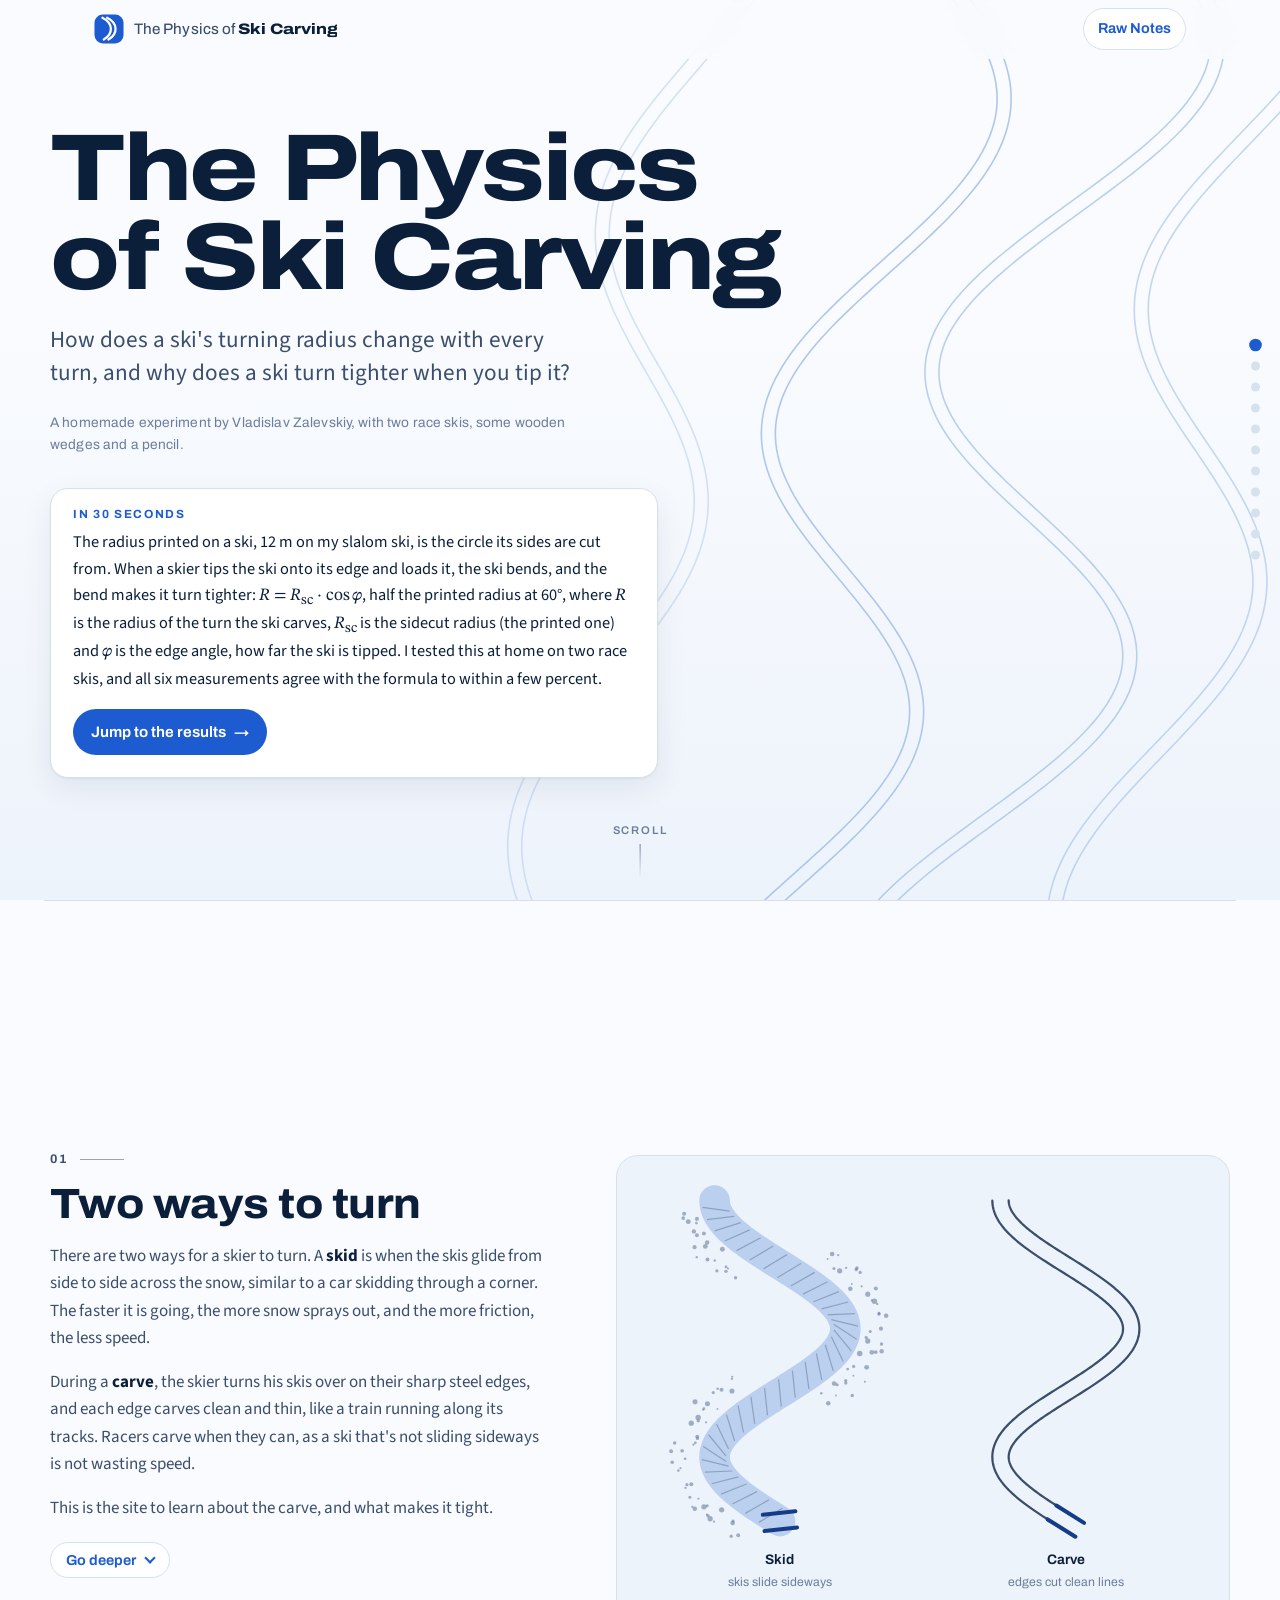
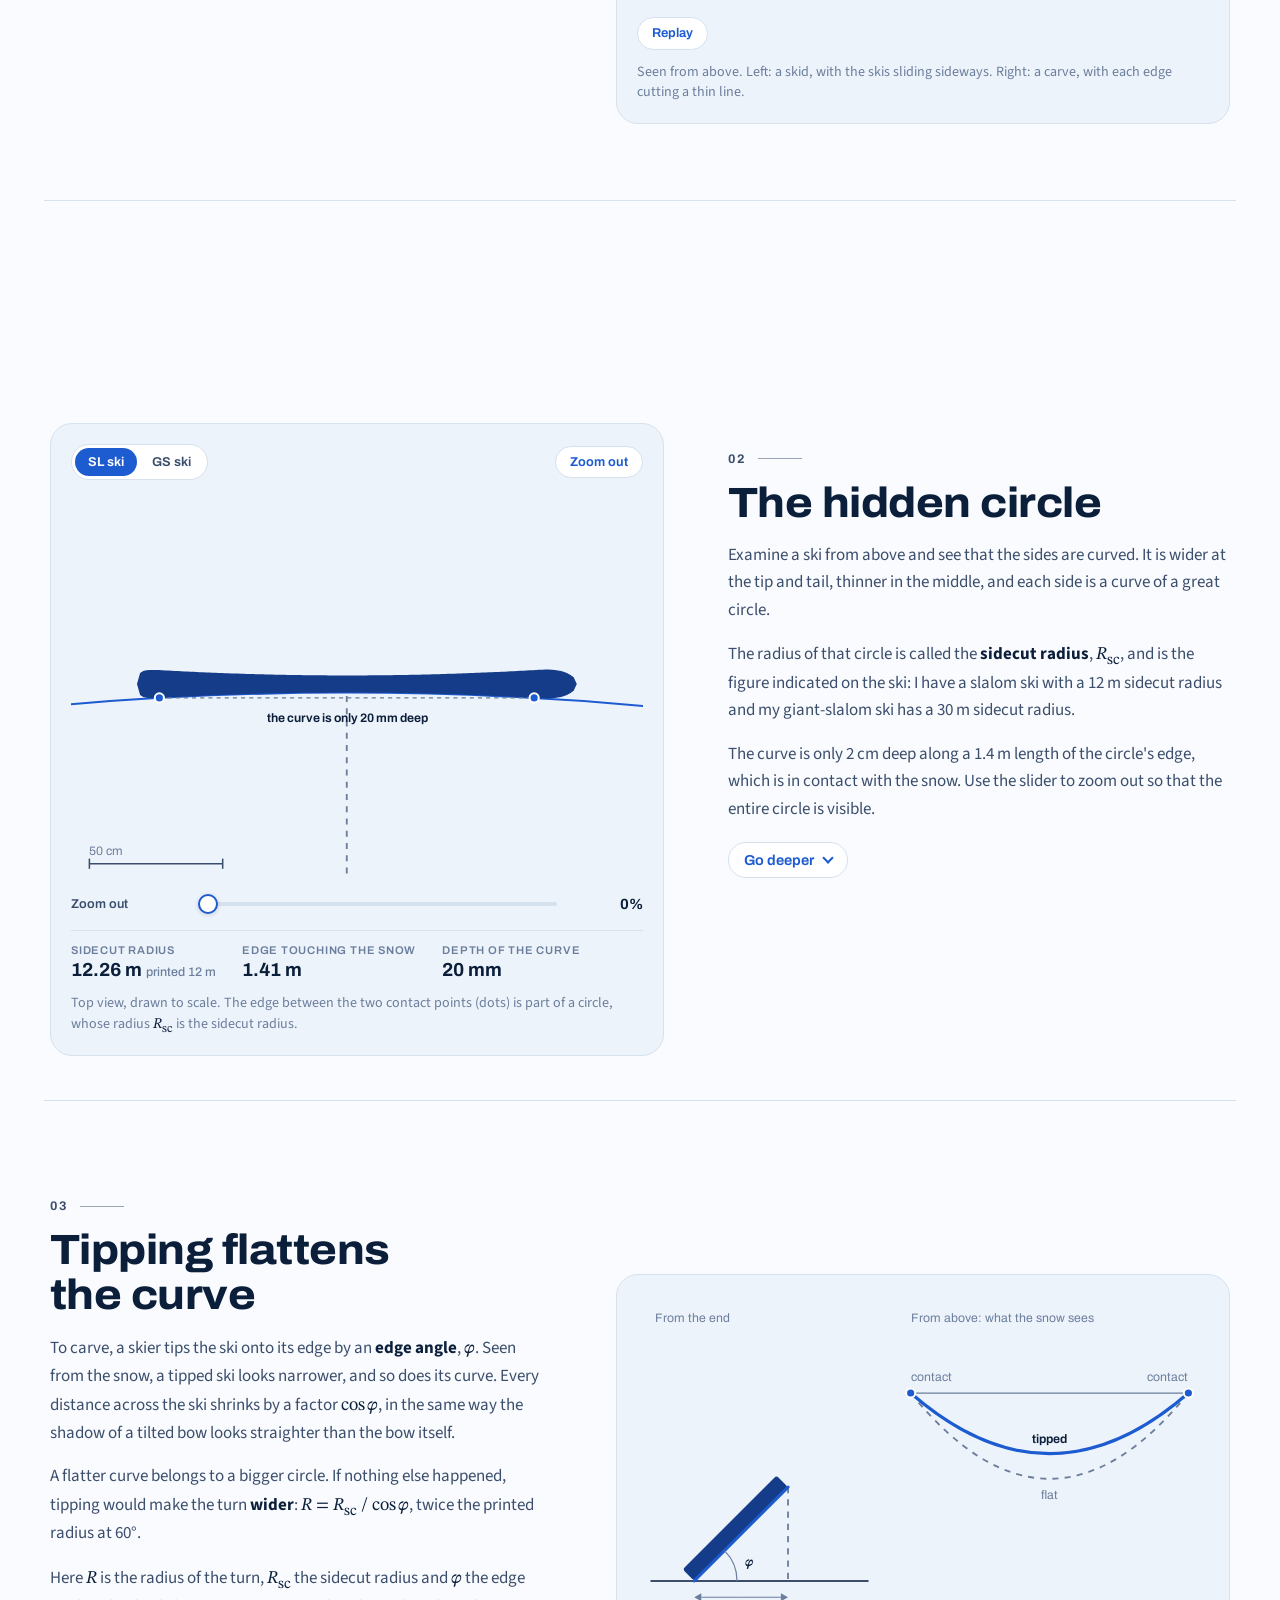
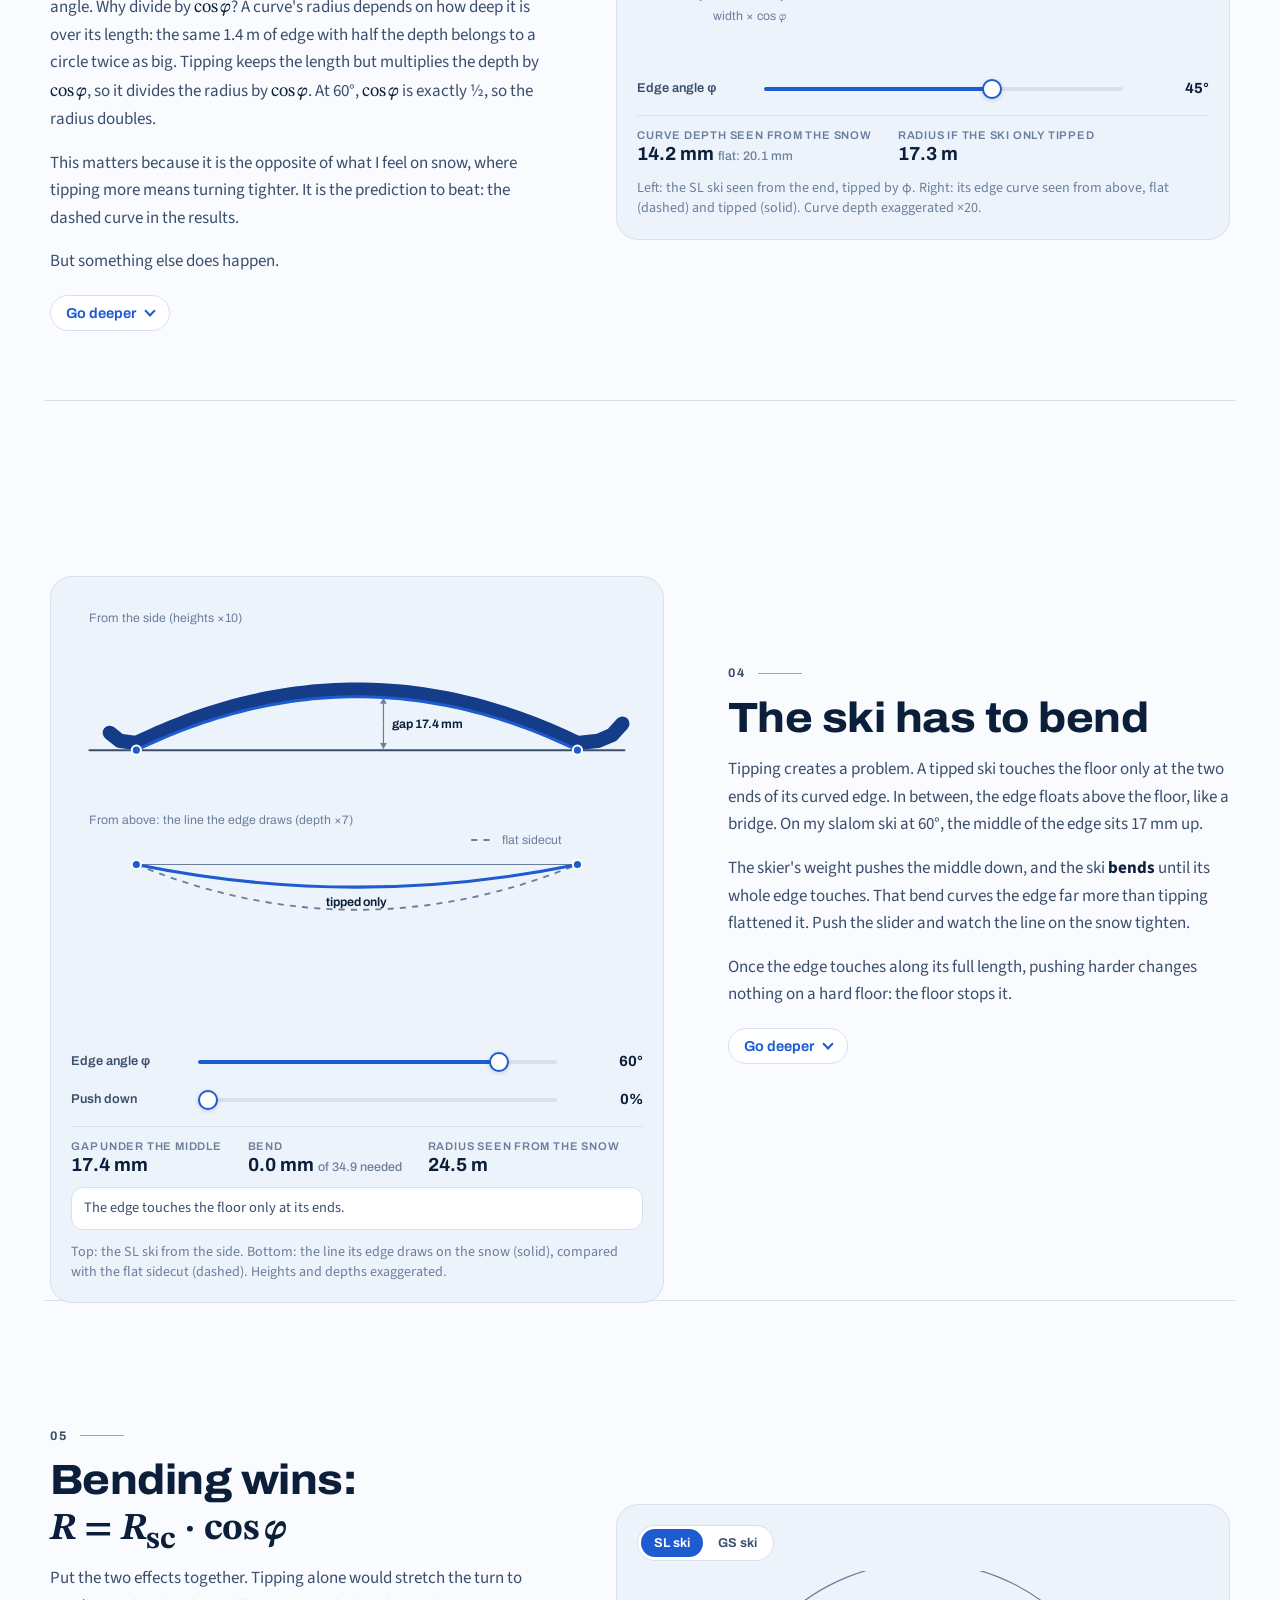
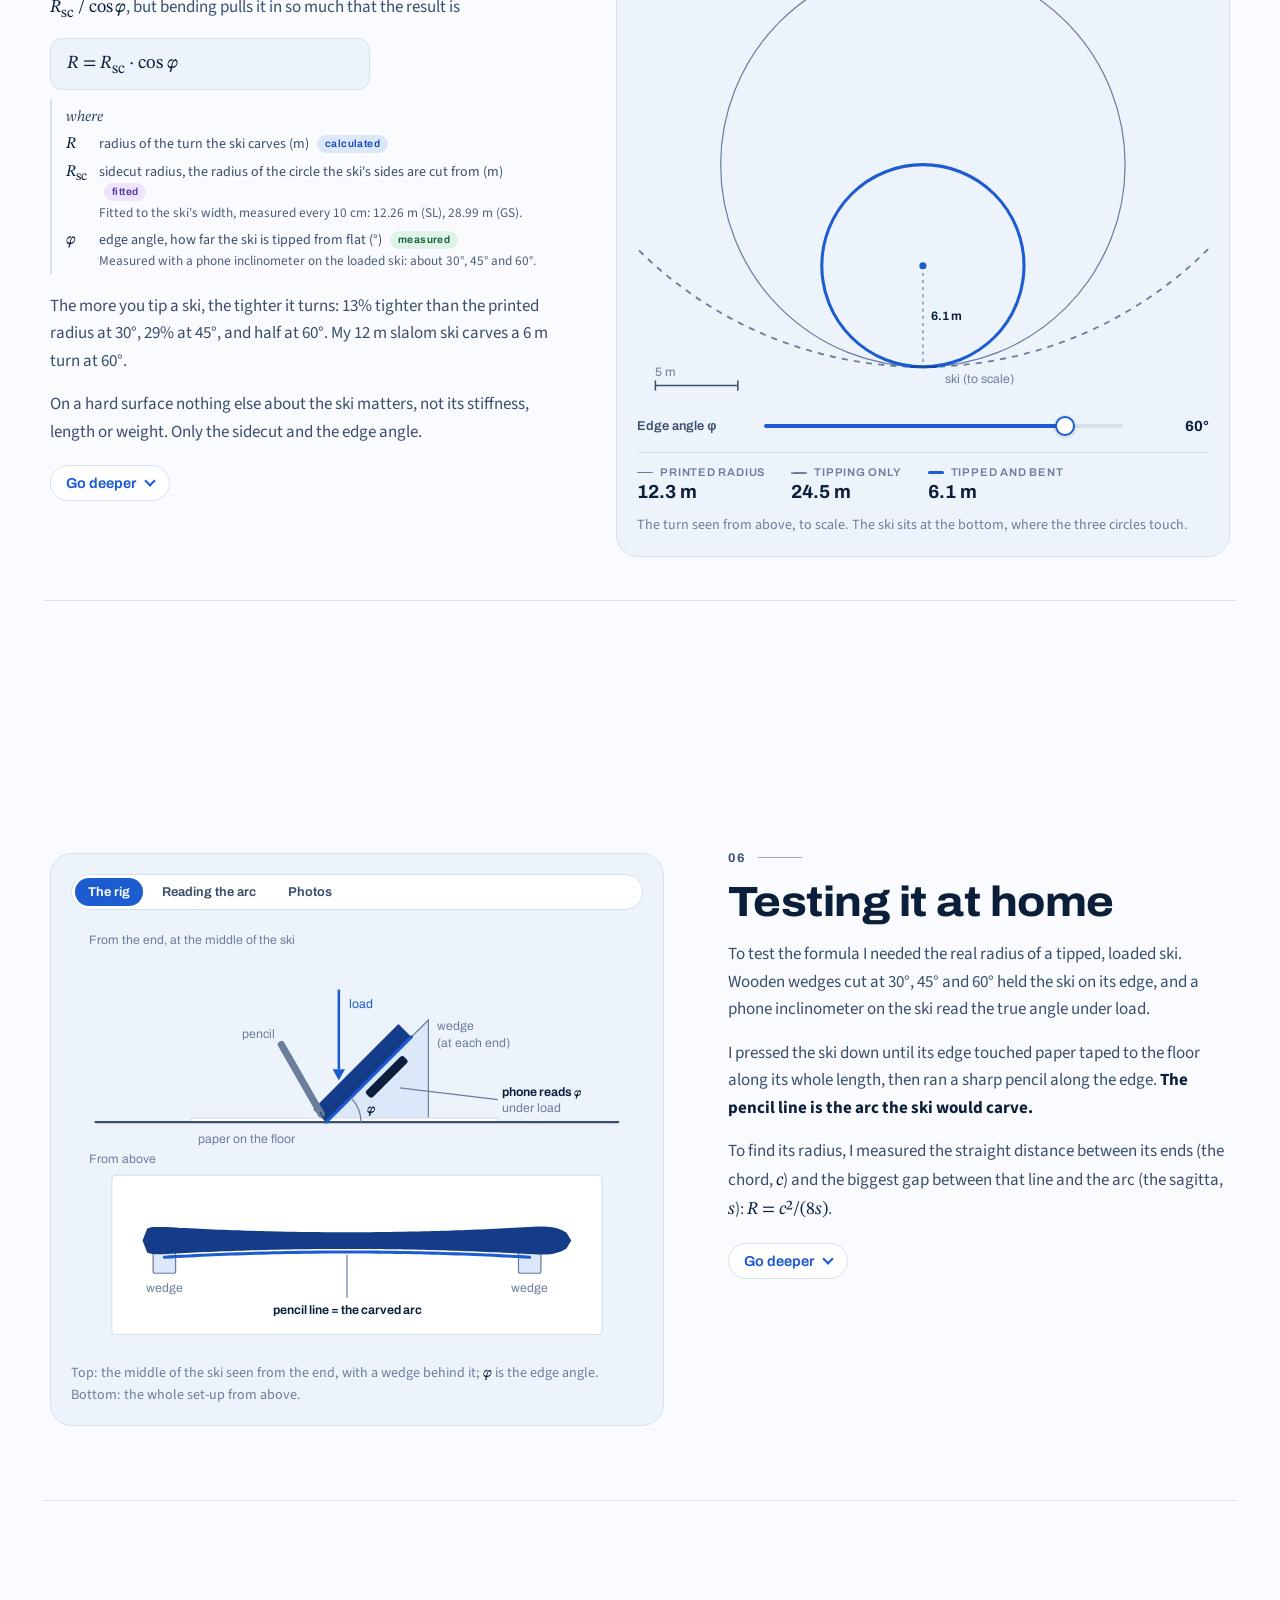
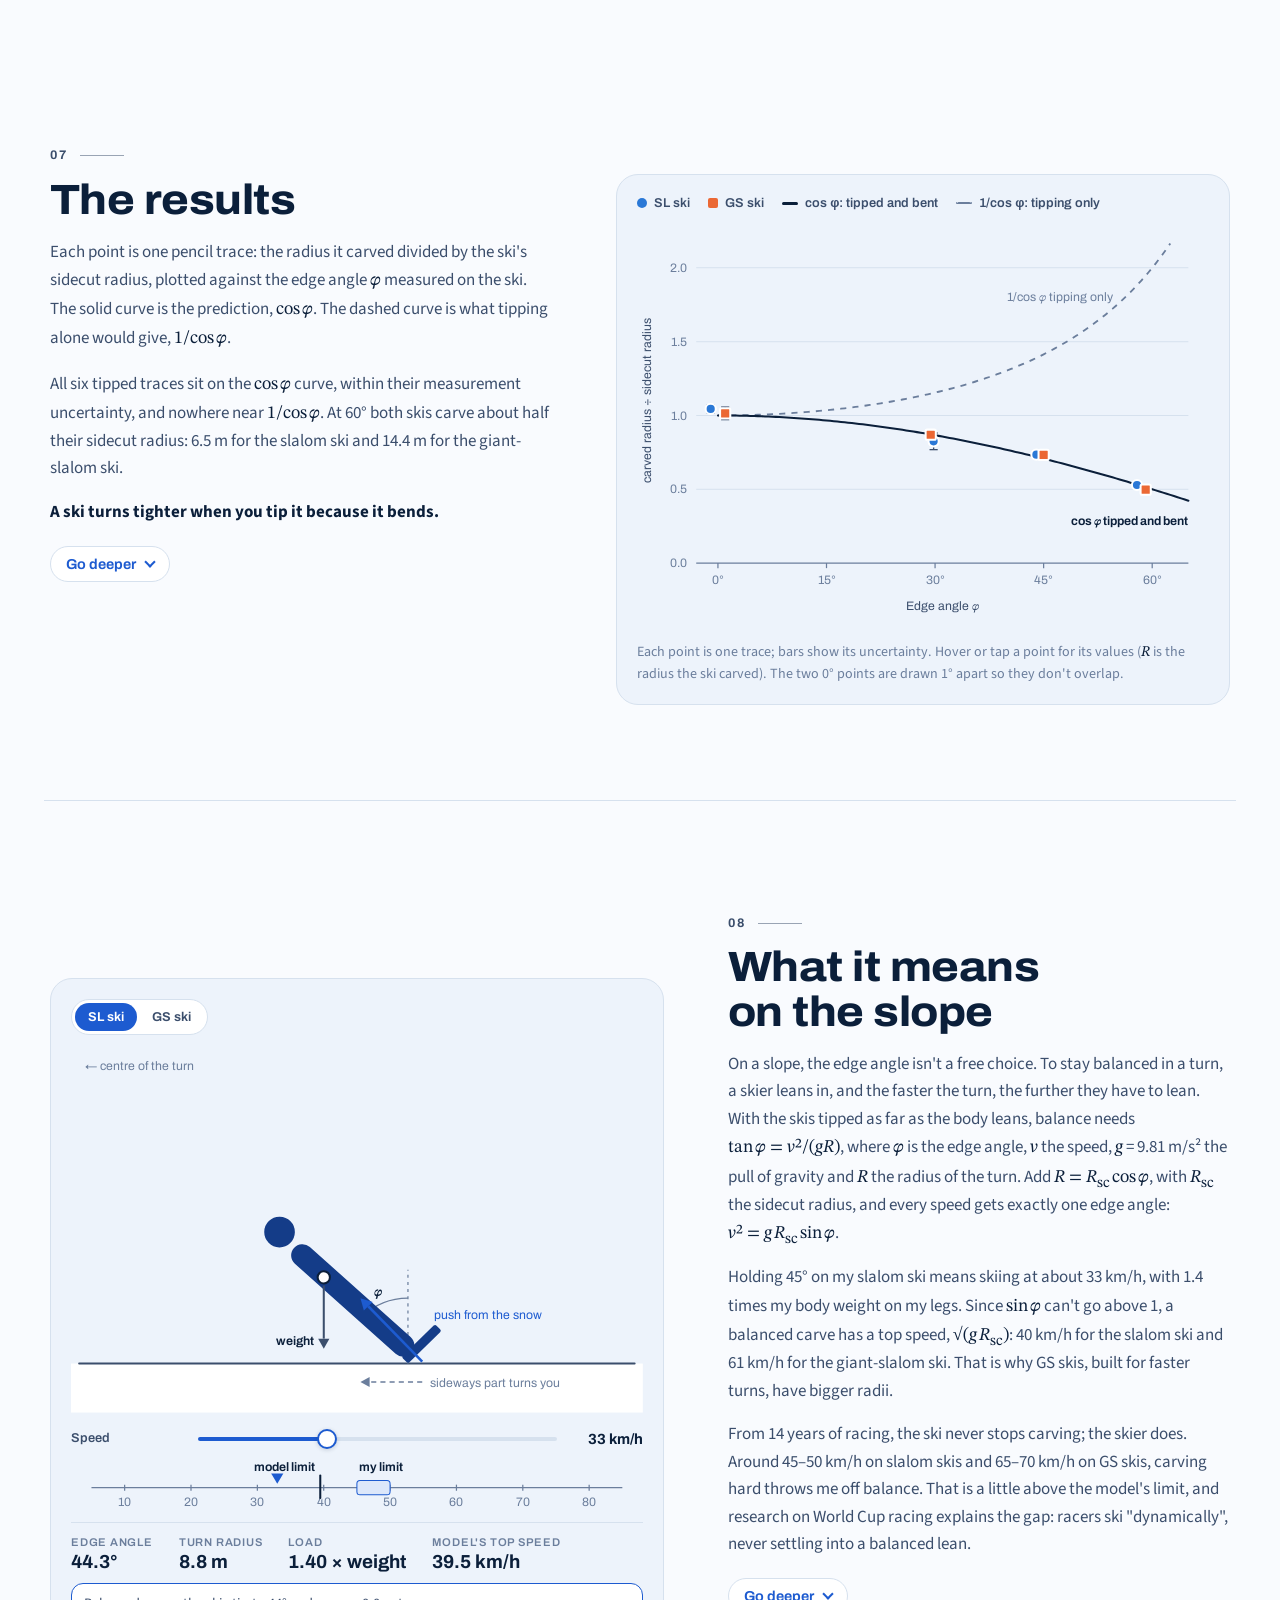
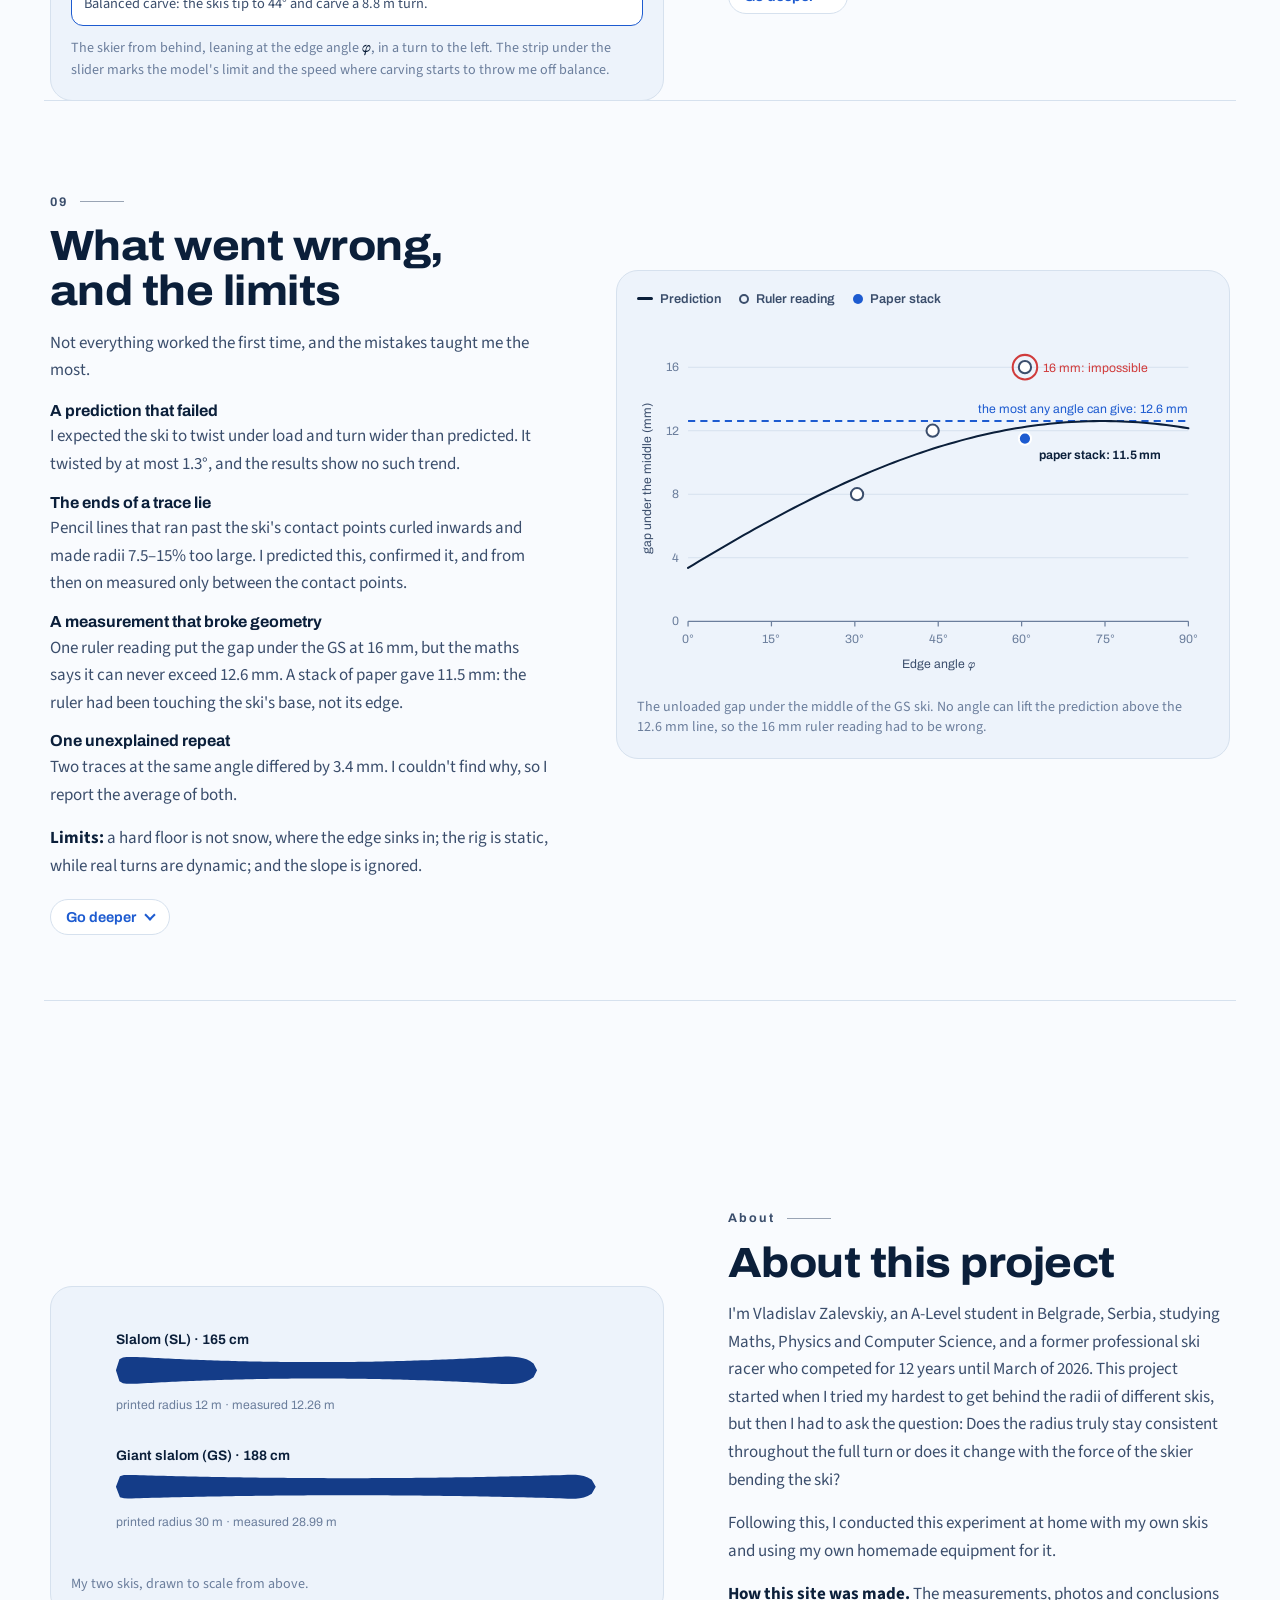
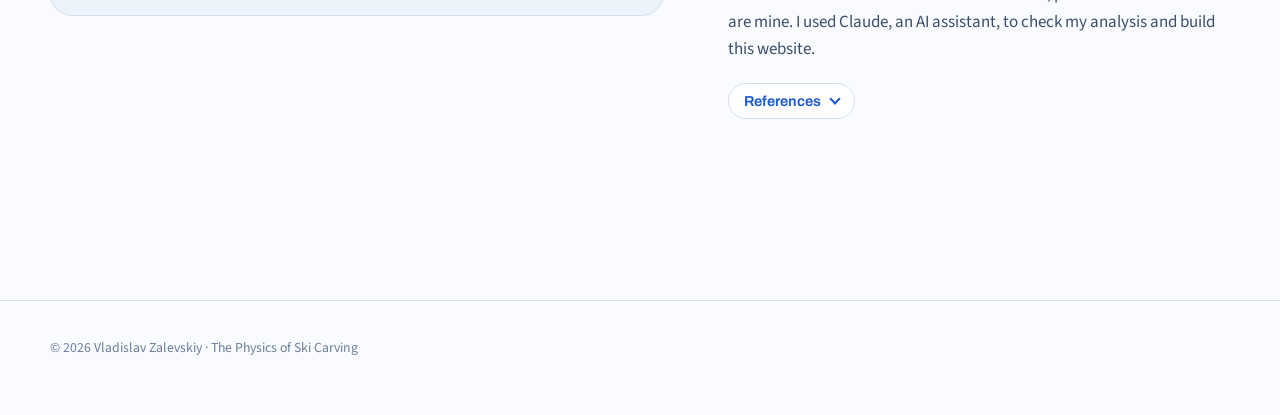
==== commit b281f4e6: "Explain every symbol, expand derivations, smoother page - "where" list under every display equation " ====
--- a/index.html
+++ b/index.html
@@ -17,7 +17,13 @@
 <body>
 <header class="nav" id="nav">
   <div class="nav-in">
-    <a class="brand" href="#top"><span class="name">The Physics of Ski Carving</span><span class="chip">Draft</span></a>
+    <a class="brand" href="#top" aria-label="The Physics of Ski Carving, back to the top">
+      <svg class="mark" viewBox="0 0 32 32" aria-hidden="true" focusable="false">
+        <rect class="mark-bg" x="0.5" y="0.5" width="31" height="31" rx="9"/>
+        <g class="mark-ski"><path class="mark-trk" d="M9 4 C 21 10, 21 22, 9 28"/><path class="mark-trk" d="M14 4 C 26 10, 26 22, 14 28"/></g>
+      </svg>
+      <span class="name"><span class="pre">The Physics of </span><span class="main">Ski Carving</span></span>
+    </a>
     <a class="rawlink" href="raw-notes.html">Raw Notes</a>
   </div>
   <div class="progress" id="progress"></div>
@@ -45,7 +51,7 @@
     <p class="credit">A homemade experiment by Vladislav Zalevskiy, with two race skis, some wooden wedges and a pencil.</p>
     <div class="tldr">
       <h2>In 30 seconds</h2>
-      <p>The radius printed on a ski, 12&nbsp;m on my slalom ski, is the circle its sides are cut from. When a skier tips the ski onto its edge and loads it, the ski bends, and the bend makes it turn tighter: <span class="m"><i>R</i> = <i>R</i><sub>sc</sub> · cos&#8201;<i>φ</i></span>, half the printed radius at 60°. I tested this at home on two race skis, and all six measurements agree with the formula to within a few percent.</p>
+      <p>The radius printed on a ski, 12&nbsp;m on my slalom ski, is the circle its sides are cut from. When a skier tips the ski onto its edge and loads it, the ski bends, and the bend makes it turn tighter: <span class="m"><i>R</i> = <i>R</i><sub>sc</sub> · cos&#8201;<i>φ</i></span>, half the printed radius at 60°, where <span class="m"><i>R</i></span> is the radius of the turn the ski carves, <span class="m"><i>R</i><sub>sc</sub></span> is the sidecut radius (the printed one) and <span class="m"><i>φ</i></span> is the edge angle, how far the ski is tipped. I tested this at home on two race skis, and all six measurements agree with the formula to within a few percent.</p>
       <a class="jump" href="#results">Jump to the results <span aria-hidden="true">→</span></a>
     </div>
   </div>
@@ -60,13 +66,13 @@
     <div class="ch-text">
       <p class="ch-num">01</p>
       <h2>Two ways to turn</h2>
-      <p>A skier can turn in two ways. In a <strong>skid</strong>, the skis slide sideways across the snow, like a car drifting through a corner. Snow sprays out and speed is lost to friction.</p>
-      <p>In a <strong>carve</strong>, the skier tips the skis onto their sharp steel edges, and each edge slices a thin, clean line, like a train following its rails. Racers carve whenever they can, because a ski that isn't sliding sideways isn't wasting speed.</p>
-      <p>This site is about the carve, and about what decides how tight it is.</p>
+      <p>There are two ways for a skier to turn. A <strong>skid</strong> is when the skis glide from side to side across the snow, similar to a car skidding through a corner. The faster it is going, the more snow sprays out, and the more friction, the less speed.</p>
+      <p>During a <strong>carve</strong>, the skier turns his skis over on their sharp steel edges, and each edge carves clean and thin, like a train running along its tracks. Racers carve when they can, as a ski that's not sliding sideways is not wasting speed.</p>
+      <p>This is the site to learn about the carve, and what makes it tight.</p>
       <button class="more-btn" type="button" aria-expanded="false" aria-controls="d1"><span>Go deeper</span><span class="chev" aria-hidden="true"></span></button>
       <div class="deeper" id="d1" aria-hidden="true" inert><div class="deeper-in"><div class="deeper-body">
-        <p>In a carve, every part of the edge runs through the same groove in the snow, the way every wheel of a train runs on the same rail. That is why a carved track is two thin lines, one for each ski, while a skid leaves a wide, smeared band.</p>
-        <p>Skidding is not a mistake. It is how skiers control their speed, and on steep slopes even World Cup racers skid through part of most turns. But in a pure carve, the shape of the ski decides the path. That makes a carved turn something physics can predict, and the rest of this site does exactly that.</p>
+        <p>In a carve, each segment of the edge is in the same dip in the snow, just like the wheels of a train on the same rails. This is the reason why a carved track is 2 thin lines, one for each ski, while a skid creates a wide smeared line.</p>
+        <p>Skidding is not a mistake! This is the way skiers regulate their pace, and a big part of most turns is skidded through by World Cup racers on steep slopes. However, the ski's path is determined by its shape. That means that a carved turn is something that physics can foresee, and this is what the rest of this site does.</p>
       </div></div></div>
     </div>
     <figure class="ch-fig panel">
@@ -83,18 +89,46 @@
     <div class="ch-text">
       <p class="ch-num">02</p>
       <h2>The hidden circle</h2>
-      <p>Look at a ski from above and its sides are not straight. It is wider at the tip and tail and narrower in the middle, and each side is an arc of a giant circle.</p>
-      <p>The radius of that circle is called the <strong>sidecut radius</strong>, <span class="m"><i>R</i><sub>sc</sub></span>, and it is the number printed on the ski: 12&nbsp;m on my slalom (SL) ski and 30&nbsp;m on my giant-slalom (GS) ski.</p>
-      <p>The circle is so big that along the 1.4&nbsp;m of edge that touches the snow, the curve is only 2&nbsp;cm deep. Drag the slider to zoom out until the whole circle appears.</p>
+      <p>Examine a ski from above and see that the sides are curved. It is wider at the tip and tail, thinner in the middle, and each side is a curve of a great circle.</p>
+      <p>The radius of that circle is called the <strong>sidecut radius</strong>, <span class="m"><i>R</i><sub>sc</sub></span>, and is the figure indicated on the ski: I have a slalom ski with a 12&nbsp;m sidecut radius and my giant-slalom ski has a 30&nbsp;m sidecut radius.</p>
+      <p>The curve is only 2&nbsp;cm deep along a 1.4&nbsp;m length of the circle's edge, which is in contact with the snow. Use the slider to zoom out so that the entire circle is visible.</p>
       <button class="more-btn" type="button" aria-expanded="false" aria-controls="d2"><span>Go deeper</span><span class="chev" aria-hidden="true"></span></button>
       <div class="deeper" id="d2" aria-hidden="true" inert><div class="deeper-in"><div class="deeper-body">
         <p><strong>Measuring a 12&nbsp;m circle from a 2&nbsp;cm curve.</strong> I measured the width of each ski every 10&nbsp;cm along its length and halved it. That gives <span class="m"><i>y</i></span>, the distance from the centre line to the edge, at each position <span class="m"><i>x</i></span> along the ski.</p>
-        <p>Near its narrowest point, a circle of radius <span class="m"><i>R</i></span> is almost exactly a parabola. From the circle's equation, using <span class="m">√(1 − <i>u</i>) ≈ 1 − <i>u</i>/2</span> for small <span class="m"><i>u</i></span>:</p>
+        <p>Near its narrowest point, a circle of radius <span class="m"><i>R</i></span> is almost exactly a parabola. From the circle's equation, using <span class="m">√(1 − <i>u</i>) ≈ 1 − <i>u</i>/2</span> for small <span class="m"><i>u</i></span>, where <span class="m"><i>u</i></span> is any number much smaller than 1:</p>
         <div class="eq"><i>y</i> = <i>R</i> − √(<i>R</i>² − <i>x</i>²) ≈ <span class="frac"><span><i>x</i>²</span><span>2<i>R</i></span></span></div>
+        <dl class="where">
+          <div><dt><span class="m"><i>y</i></span></dt><dd>how far the edge sits out from its narrowest point: the half-width (centre line to edge) minus the half-width at the middle (m) <span class="tag meas">measured</span><span class="how">I measured the ski's width with a ruler every 10&nbsp;cm and halved it.</span></dd></div>
+          <div><dt><span class="m"><i>R</i></span></dt><dd>radius of the circle (m); for the ski's sides, the sidecut radius <span class="tag fit">fitted</span><span class="how">12.26&nbsp;m (SL), 28.99&nbsp;m (GS).</span></dd></div>
+          <div><dt><span class="m"><i>x</i></span></dt><dd>position along the ski, counted from its narrowest point (m) <span class="tag var">variable</span></dd></div>
+          <div class="from"><dt>note</dt><dd><span class="m">√(1 − <i>u</i>) ≈ 1 − <i>u</i>/2</span> is the start of the binomial expansion (step 3 below), and it is where the 2 in <span class="m">2<i>R</i></span> comes from.</dd></div>
+        </dl>
+        <p><strong>Where this comes from, step by step.</strong></p>
+        <ol class="steps">
+          <li><strong>The circle.</strong> Put the origin at the narrowest point of the edge, with <span class="m"><i>x</i></span> along the ski and <span class="m"><i>y</i></span> measured outwards from there. (The half-width at the middle comes back later, as <span class="m"><i>C</i></span> in the fit.) The centre of the sidecut circle is a distance <span class="m"><i>R</i></span> straight out from the origin, at (0,&nbsp;<span class="m"><i>R</i></span>). Every point of the circle is <span class="m"><i>R</i></span> from its centre, so Pythagoras gives <span class="m"><i>x</i>² + (<i>y</i> − <i>R</i>)² = <i>R</i>²</span>.</li>
+          <li><strong>Solve for <span class="m"><i>y</i></span>.</strong> <span class="m">(<i>y</i> − <i>R</i>)² = <i>R</i>² − <i>x</i>²</span>, so <span class="m"><i>y</i> − <i>R</i> = ±√(<i>R</i>² − <i>x</i>²)</span>. Near the origin <span class="m"><i>y</i></span> is almost 0, far smaller than <span class="m"><i>R</i></span>, so the minus sign is the right one: <span class="m"><i>y</i> = <i>R</i> − √(<i>R</i>² − <i>x</i>²)</span>.</li>
+          <li><strong>Simplify.</strong> Take <span class="m"><i>R</i></span> out of the square root: <span class="m">√(<i>R</i>² − <i>x</i>²) = <i>R</i>&#8201;√(1 − <i>u</i>)</span> with <span class="m"><i>u</i> = <i>x</i>²/<i>R</i>²</span>. The binomial expansion of <span class="m">(1 − <i>u</i>)<sup>1/2</sup></span> is <span class="m">1 − <i>u</i>/2 − <i>u</i>²/8 − …</span> On a ski, <span class="m"><i>x</i></span> is under 1&nbsp;m and <span class="m"><i>R</i></span> is over 12&nbsp;m, so <span class="m"><i>u</i></span> is less than 1/100 and the first two terms are plenty: <span class="m"><i>y</i> ≈ <i>R</i> − <i>R</i>(1 − <i>x</i>²/(2<i>R</i>²)) = <i>x</i>²/(2<i>R</i>)</span>.</li>
+          <li><strong>The error.</strong> The first term left out, <span class="m"><i>u</i>²/8</span>, changes <span class="m"><i>y</i></span> by only <span class="m"><i>x</i>⁴/(8<i>R</i>³)</span>. That is the tiny difference between the circle and the parabola in the next paragraph.</li>
+        </ol>
         <p>Across a whole ski the difference is under 0.02&nbsp;mm, far below what a ruler can see. So I fitted <span class="m"><i>y</i> = <i>Ax</i>² + <i>Bx</i> + <i>C</i></span> to the half-widths. Only <span class="m"><i>A</i></span> carries the radius: <span class="m"><i>B</i></span> soaks up any error in where I marked the middle, and <span class="m"><i>C</i></span> is the half-width there. With <span class="m"><i>y</i></span> in millimetres and <span class="m"><i>x</i></span> in metres, <span class="m"><i>y</i> = 1000<i>x</i>²/(2<i>R</i>) = (500/<i>R</i>)<i>x</i>²</span>, so:</p>
         <div class="eq"><i>R</i><sub>sc</sub> = <span class="frac"><span>500</span><span><i>A</i></span></span></div>
+        <dl class="where">
+          <div><dt><span class="m"><i>R</i><sub>sc</sub></span></dt><dd>sidecut radius, the radius of the circle the ski's sides are cut from (m) <span class="tag fit">fitted</span><span class="how">Fitted to the ski's half-widths, measured every 10&nbsp;cm: 12.26&nbsp;±&nbsp;0.09&nbsp;m (SL), 28.99&nbsp;±&nbsp;0.39&nbsp;m (GS).</span></dd></div>
+          <div><dt><span class="m"><i>A</i></span></dt><dd>the number in front of <span class="m"><i>x</i>²</span> in the fit <span class="m"><i>y</i> = <i>Ax</i>² + <i>Bx</i> + <i>C</i></span> (mm per m²) <span class="tag fit">fitted</span><span class="how">Fitted to the half-widths of each ski.</span></dd></div>
+          <div class="from"><dt>note</dt><dd>The 500 is 1000&nbsp;÷&nbsp;2: the 1000 turns metres into millimetres, and the 2 is the one in <span class="m"><i>x</i>²/(2<i>R</i>)</span>.</dd></div>
+        </dl>
+        <p><strong>Why a wrong middle mark doesn't matter.</strong> Suppose my middle mark was a distance <span class="m"><i>x</i><sub>0</sub></span> from the true narrowest point. Then the half-widths follow a parabola centred on <span class="m"><i>x</i><sub>0</sub></span>, and multiplying out the bracket gives</p>
+        <div class="eq"><span class="frac"><span>(<i>x</i> − <i>x</i><sub>0</sub>)²</span><span>2<i>R</i></span></span> = <span class="frac"><span><i>x</i>²</span><span>2<i>R</i></span></span> − <span class="frac"><span><i>x</i><sub>0</sub></span><span><i>R</i></span></span>&#8201;<i>x</i> + <span class="frac"><span><i>x</i><sub>0</sub>²</span><span>2<i>R</i></span></span></div>
+        <dl class="where">
+          <div><dt><span class="m"><i>x</i></span></dt><dd>position along the ski, counted from my middle mark (m) <span class="tag var">variable</span></dd></div>
+          <div><dt><span class="m"><i>x</i><sub>0</sub></span></dt><dd>how far my middle mark is from the true narrowest point (m) <span class="tag var">variable</span></dd></div>
+          <div><dt><span class="m"><i>R</i></span></dt><dd>radius of the sidecut circle (m) <span class="tag fit">fitted</span><span class="how">12.26&nbsp;m (SL), 28.99&nbsp;m (GS).</span></dd></div>
+          <div class="from"><dt>note</dt><dd>Multiplying out <span class="m">(<i>x</i> − <i>x</i><sub>0</sub>)² = <i>x</i>² − 2<i>x</i><sub>0</sub><i>x</i> + <i>x</i><sub>0</sub>²</span>, then dividing by <span class="m">2<i>R</i></span>.</dd></div>
+        </dl>
+        <p>The <span class="m"><i>x</i>²</span> term is exactly the same: sliding a parabola sideways doesn't change its shape. The mistake only changes the <span class="m"><i>x</i></span> term, which <span class="m"><i>B</i></span> takes care of, and the constant, which joins <span class="m"><i>C</i></span>. That is why only <span class="m"><i>A</i></span>, the number in front of <span class="m"><i>x</i>²</span>, is used for the radius.</p>
         <p><strong>Results:</strong> SL 12.26&nbsp;±&nbsp;0.09&nbsp;m (printed 12&nbsp;m) and GS 28.99&nbsp;±&nbsp;0.39&nbsp;m (printed 30&nbsp;m). The fitted curve misses the measurements by only 0.17–0.19&nbsp;mm on average, less than my ruler's 0.25&nbsp;mm resolution, so both sides really are circles.</p>
-        <p>The depth of the curve over the contact length <span class="m"><i>c</i></span> is its sagitta, <span class="m"><i>s</i> = <i>c</i>²/(8<i>R</i>)</span>. For the SL: 1.406² / (8 × 12.26) = 0.020&nbsp;m, about 2&nbsp;cm.</p>
+        <p>The depth of the curve over the contact length <span class="m"><i>c</i></span> is its sagitta, <span class="m"><i>s</i> = <i>c</i>²/(8<i>R</i>)</span>, where <span class="m"><i>R</i></span> is the circle's radius. For the SL: 1.406² / (8 × 12.26) = 0.020&nbsp;m, about 2&nbsp;cm.</p>
+        <p>It is the same parabola again. The contact points are at <span class="m"><i>x</i> = ±<i>c</i>/2</span>, so the depth there is <span class="m"><i>y</i> = (<i>c</i>/2)²/(2<i>R</i>) = <i>c</i>²/(8<i>R</i>)</span>. Chapter 6 reaches the same formula a second way, with Pythagoras.</p>
       </div></div></div>
     </div>
     <figure class="ch-fig panel">
@@ -111,7 +145,7 @@
         <div class="ro"><div class="k">Edge touching the snow</div><div class="v" id="f2-c">1.41 m</div></div>
         <div class="ro"><div class="k">Depth of the curve</div><div class="v" id="f2-s">20 mm</div></div>
       </div>
-      <figcaption>Top view, drawn to scale. The edge between the two contact points (dots) is part of a circle.</figcaption>
+      <figcaption>Top view, drawn to scale. The edge between the two contact points (dots) is part of a circle, whose radius <span class="m"><i>R</i><sub>sc</sub></span> is the sidecut radius.</figcaption>
     </figure>
   </div>
 </section>
@@ -124,13 +158,26 @@
       <h2>Tipping flattens the curve</h2>
       <p>To carve, a skier tips the ski onto its edge by an <strong>edge angle</strong>, <span class="m"><i>φ</i></span>. Seen from the snow, a tipped ski looks narrower, and so does its curve. Every distance across the ski shrinks by a factor <span class="m">cos&#8201;<i>φ</i></span>, in the same way the shadow of a tilted bow looks straighter than the bow itself.</p>
       <p>A flatter curve belongs to a bigger circle. If nothing else happened, tipping would make the turn <strong>wider</strong>: <span class="m"><i>R</i> = <i>R</i><sub>sc</sub> / cos&#8201;<i>φ</i></span>, twice the printed radius at 60°.</p>
+      <p>Here <span class="m"><i>R</i></span> is the radius of the turn, <span class="m"><i>R</i><sub>sc</sub></span> the sidecut radius and <span class="m"><i>φ</i></span> the edge angle. Why divide by <span class="m">cos&#8201;<i>φ</i></span>? A curve's radius depends on how deep it is over its length: the same 1.4&nbsp;m of edge with half the depth belongs to a circle twice as big. Tipping keeps the length but multiplies the depth by <span class="m">cos&#8201;<i>φ</i></span>, so it divides the radius by <span class="m">cos&#8201;<i>φ</i></span>. At 60°, <span class="m">cos&#8201;<i>φ</i></span> is exactly ½, so the radius doubles.</p>
+      <p>This matters because it is the opposite of what I feel on snow, where tipping more means turning tighter. It is the prediction to beat: the dashed curve in the results.</p>
       <p>But something else does happen.</p>
       <button class="more-btn" type="button" aria-expanded="false" aria-controls="d3"><span>Go deeper</span><span class="chev" aria-hidden="true"></span></button>
       <div class="deeper" id="d3" aria-hidden="true" inert><div class="deeper-in"><div class="deeper-body">
         <p>The sidecut lies in the plane of the ski's base. When the base is tipped by <span class="m"><i>φ</i></span>, lengths along the ski stay the same, but every distance across it shrinks by a factor <span class="m">cos&#8201;<i>φ</i></span> when seen from directly above, which is how the snow "sees" it.</p>
+        <p><strong>Why <span class="m">cos&#8201;<i>φ</i></span>.</strong> Take any distance across the base and tip it by <span class="m"><i>φ</i></span>. It becomes the hypotenuse of a right-angled triangle: its shadow on the snow is the side next to the angle, hypotenuse × <span class="m">cos&#8201;<i>φ</i></span>, and the side opposite, hypotenuse × <span class="m">sin&#8201;<i>φ</i></span>, is how far it rises off the snow. It is the same as splitting a force into two components in mechanics. A line along the ski lies on the axis the ski tips about, so it doesn't change at all.</p>
         <p>So a curve of depth <span class="m"><i>s</i></span> over a chord <span class="m"><i>c</i></span> becomes a curve of depth <span class="m"><i>s</i>&#8201;cos&#8201;<i>φ</i></span> over the same chord. The sagitta relation from chapter 6, <span class="m"><i>R</i> = <i>c</i>²/(8<i>s</i>)</span>, then gives:</p>
         <div class="eq"><i>R</i><sub>tipping only</sub> = <span class="frac"><span><i>c</i>²</span><span>8<i>s</i> cos <i>φ</i></span></span> = <span class="frac"><span><i>R</i><sub>sc</sub></span><span>cos <i>φ</i></span></span></div>
+        <dl class="where">
+          <div><dt><span class="m"><i>R</i><sub>tipping only</sub></span></dt><dd>radius the turn would have if the ski only tipped and kept its shape (m) <span class="tag calc">calculated</span></dd></div>
+          <div><dt><span class="m"><i>c</i></span></dt><dd>chord: the straight distance between the two contact points (m) <span class="tag meas">measured</span><span class="how">1.4057&nbsp;m (SL), 1.6787&nbsp;m (GS).</span></dd></div>
+          <div><dt><span class="m"><i>s</i></span></dt><dd>sagitta: how deep the flat sidecut curves in between the contact points (mm) <span class="tag calc">calculated</span><span class="how">20.15&nbsp;mm (SL), 12.15&nbsp;mm (GS).</span></dd></div>
+          <div><dt><span class="m"><i>φ</i></span></dt><dd>edge angle, how far the ski is tipped from flat (°) <span class="tag meas">measured</span><span class="how">Measured with a phone inclinometer on the loaded ski: about 30°, 45° and 60°.</span></dd></div>
+          <div><dt><span class="m"><i>R</i><sub>sc</sub></span></dt><dd>sidecut radius (m) <span class="tag fit">fitted</span><span class="how">12.26&nbsp;m (SL), 28.99&nbsp;m (GS).</span></dd></div>
+          <div class="from"><dt>note</dt><dd>The second step uses <span class="m"><i>c</i>²/(8<i>s</i>) = <i>R</i><sub>sc</sub></span>, the sagitta formula for the flat ski (chapters 2 and 6).</dd></div>
+        </dl>
+        <p><strong>Not just the middle.</strong> The whole curve changes the same way. From chapter 2, at a distance <span class="m"><i>x</i></span> along the ski from its narrowest point, the edge has moved out by <span class="m"><i>x</i>²/(2<i>R</i><sub>sc</sub>)</span>. Tipped, that becomes <span class="m"><i>x</i>²&#8201;cos&#8201;<i>φ</i>/(2<i>R</i><sub>sc</sub>) = <i>x</i>²/(2 · <i>R</i><sub>sc</sub>/cos&#8201;<i>φ</i>)</span>: the same kind of curve, now with radius <span class="m"><i>R</i><sub>sc</sub>/cos&#8201;<i>φ</i></span>.</p>
         <p>That is 1.15&nbsp;<span class="m"><i>R</i><sub>sc</sub></span> at 30°, 1.41&nbsp;<span class="m"><i>R</i><sub>sc</sub></span> at 45° and 2&nbsp;<span class="m"><i>R</i><sub>sc</sub></span> at 60°. If a tipped ski kept its shape, tipping it further would make every turn wider.</p>
+        <p>Those three numbers are exact trig values: <span class="m">1/cos&#8201;30° = 2/√3</span>, <span class="m">1/cos&#8201;45° = √2</span> and <span class="m">1/cos&#8201;60° = 2</span>. Taken to the extreme, a ski standing on its edge at 90° has <span class="m">cos&#8201;<i>φ</i> = 0</span> and an infinite radius: seen from above, all of its curve points straight up, and its shadow is a straight line.</p>
       </div></div></div>
     </div>
     <figure class="ch-fig panel">
@@ -158,13 +205,44 @@
       <p>Once the edge touches along its full length, pushing harder changes nothing on a hard floor: the floor stops it.</p>
       <button class="more-btn" type="button" aria-expanded="false" aria-controls="d4"><span>Go deeper</span><span class="chev" aria-hidden="true"></span></button>
       <div class="deeper" id="d4" aria-hidden="true" inert><div class="deeper-in"><div class="deeper-body">
-        <p><strong>How big is the gap?</strong> Each point of the edge is set in from the line between the contact points by its sidecut inset, <span class="m"><i>δ</i></span>: 20.15&nbsp;mm at the middle of the SL. Tipping the ski lifts that point by <span class="m"><i>δ</i>&#8201;sin&#8201;<i>φ</i></span>. The ski's camber <span class="m"><i>c</i></span>, its small built-in arch, adds <span class="m"><i>c</i>&#8201;cos&#8201;<i>φ</i></span>:</p>
-        <div class="eq">gap = <i>δ</i> sin <i>φ</i> + <i>c</i> cos <i>φ</i></div>
+        <p><strong>How big is the gap?</strong> Each point of the edge is set in from the line between the contact points by its sidecut inset, <span class="m"><i>δ</i></span>: 20.15&nbsp;mm at the middle of the SL. Tipping the ski lifts that point by <span class="m"><i>δ</i>&#8201;sin&#8201;<i>φ</i></span>. The ski's camber <span class="m"><i>h</i></span>, its small built-in arch, adds <span class="m"><i>h</i>&#8201;cos&#8201;<i>φ</i></span>:</p>
+        <div class="eq">gap = <i>δ</i> sin <i>φ</i> + <i>h</i> cos <i>φ</i></div>
+        <dl class="where">
+          <div><dt>gap</dt><dd>height of the edge above the floor at the middle of the unloaded, tipped ski (mm) <span class="tag meas">measured</span><span class="how">With a stack of paper at about 60°: 17&nbsp;mm (SL), 11.5&nbsp;mm (GS).</span></dd></div>
+          <div><dt><span class="m"><i>δ</i></span></dt><dd>sidecut inset: how far a point of the edge is set in from the line between the contact points (mm) <span class="tag calc">calculated</span><span class="how">At the middle it equals the sagitta: 20.15&nbsp;mm (SL), 12.15&nbsp;mm (GS).</span></dd></div>
+          <div><dt><span class="m"><i>φ</i></span></dt><dd>edge angle, how far the ski is tipped from flat (°) <span class="tag meas">measured</span><span class="how">60.5° (SL) and 60.6° (GS) for the gap readings.</span></dd></div>
+          <div><dt><span class="m"><i>h</i></span></dt><dd>camber: how high the middle of the base arches off the floor when the ski lies flat (mm) <span class="tag meas">measured</span><span class="how">1.05&nbsp;mm (SL), 3.36&nbsp;mm (GS).</span></dd></div>
+        </dl>
+        <p><strong>Where the two parts come from.</strong></p>
+        <ol class="steps">
+          <li><strong>The sidecut part.</strong> Look at the middle of the ski from its end. The inset <span class="m"><i>δ</i></span> lies flat in the base. Tip the base by <span class="m"><i>φ</i></span> about the line between the contact points, and <span class="m"><i>δ</i></span> becomes the hypotenuse of a right-angled triangle: <span class="m"><i>δ</i>&#8201;cos&#8201;<i>φ</i></span> across the snow and <span class="m"><i>δ</i>&#8201;sin&#8201;<i>φ</i></span> straight up. The part that goes up is the gap.</li>
+          <li><strong>The camber part.</strong> Camber lifts the middle by <span class="m"><i>h</i></span> at right angles to the base. Tipping the base by <span class="m"><i>φ</i></span> also tips that direction <span class="m"><i>φ</i></span> away from vertical, so the upward part of <span class="m"><i>h</i></span> is <span class="m"><i>h</i>&#8201;cos&#8201;<i>φ</i></span>. Its sideways part, <span class="m"><i>h</i>&#8201;sin&#8201;<i>φ</i></span>, comes back in chapter 5.</li>
+          <li><strong>Add the two upward parts</strong> and you have the gap.</li>
+        </ol>
         <p>For the SL at 60.5°: 20.15 × 0.870 + 1.05 × 0.492 = 18.1&nbsp;mm. I measured 17&nbsp;mm with a stack of paper.</p>
-        <p><strong>A check from A-level maths.</strong> Any <span class="m"><i>a</i>&#8201;sin&#8201;<i>φ</i> + <i>b</i>&#8201;cos&#8201;<i>φ</i></span> can be written as <span class="m">√(<i>a</i>² + <i>b</i>²) · sin(<i>φ</i> + <i>α</i>)</span>, and a sine is never bigger than 1. So whatever the angle, the gap can never exceed <span class="m">√(<i>δ</i>² + <i>c</i>²)</span>: 20.2&nbsp;mm for the SL and 12.6&nbsp;mm for the GS. That rule caught one of my measurements (chapter 9).</p>
-        <p><strong>How much bend?</strong> Bending the ski by <span class="m"><i>b</i></span>, perpendicular to its base, lowers the edge by <span class="m"><i>b</i>&#8201;cos&#8201;<i>φ</i></span>. Closing the gap needs <span class="m"><i>b</i>&#8201;cos&#8201;<i>φ</i> = <i>δ</i>&#8201;sin&#8201;<i>φ</i> + <i>c</i>&#8201;cos&#8201;<i>φ</i></span>, so</p>
-        <div class="eq"><i>b</i> = <i>δ</i> tan <i>φ</i> + <i>c</i></div>
+        <p><strong>A check from A-level maths.</strong> The gap can be written as a single sine:</p>
+        <div class="eq"><i>δ</i> sin <i>φ</i> + <i>h</i> cos <i>φ</i> = √(<i>δ</i>² + <i>h</i>²) · sin(<i>φ</i> + <i>β</i>),<span class="eq-br"></span>   where tan <i>β</i> = <i>h</i>/<i>δ</i></div>
+        <dl class="where">
+          <div><dt><span class="m"><i>δ</i></span></dt><dd>sidecut inset (mm) <span class="tag calc">calculated</span><span class="how">20.15&nbsp;mm (SL), 12.15&nbsp;mm (GS) at the middle.</span></dd></div>
+          <div><dt><span class="m"><i>h</i></span></dt><dd>camber (mm) <span class="tag meas">measured</span><span class="how">1.05&nbsp;mm (SL), 3.36&nbsp;mm (GS).</span></dd></div>
+          <div><dt><span class="m"><i>φ</i></span></dt><dd>edge angle (°) <span class="tag var">variable</span></dd></div>
+          <div><dt><span class="m"><i>β</i></span></dt><dd>a fixed angle for each ski, set by its camber and inset (°) <span class="tag calc">calculated</span></dd></div>
+          <div class="from"><dt>note</dt><dd>The compound-angle formula, <span class="m">sin(<i>φ</i> + <i>β</i>) = sin&#8201;<i>φ</i>&#8201;cos&#8201;<i>β</i> + cos&#8201;<i>φ</i>&#8201;sin&#8201;<i>β</i></span> (see below).</dd></div>
+        </dl>
+        <p>And a sine is never bigger than 1. So whatever the angle, the gap can never exceed <span class="m">√(<i>δ</i>² + <i>h</i>²)</span>: 20.2&nbsp;mm for the SL and 12.6&nbsp;mm for the GS. That rule caught one of my measurements (chapter 9).</p>
+        <p><strong>Why it works.</strong> Expand the right-hand side with the compound-angle formula: <span class="m">√(<i>δ</i>² + <i>h</i>²)&#8201;cos&#8201;<i>β</i> · sin&#8201;<i>φ</i> + √(<i>δ</i>² + <i>h</i>²)&#8201;sin&#8201;<i>β</i> · cos&#8201;<i>φ</i></span>. For this to match the left-hand side, <span class="m">√(<i>δ</i>² + <i>h</i>²)&#8201;cos&#8201;<i>β</i></span> must equal <span class="m"><i>δ</i></span> and <span class="m">√(<i>δ</i>² + <i>h</i>²)&#8201;sin&#8201;<i>β</i></span> must equal <span class="m"><i>h</i></span>. A right-angled triangle with sides <span class="m"><i>δ</i></span> and <span class="m"><i>h</i></span> does exactly that: its hypotenuse is <span class="m">√(<i>δ</i>² + <i>h</i>²)</span> and its angle <span class="m"><i>β</i></span> has <span class="m">tan&#8201;<i>β</i> = <i>h</i>/<i>δ</i></span>. The biggest gap comes when <span class="m"><i>φ</i> + <i>β</i> = 90°</span>, where the sine is 1.</p>
+        <p><strong>How much bend?</strong> Bending the ski by <span class="m"><i>b</i></span>, perpendicular to its base, lowers the edge by <span class="m"><i>b</i>&#8201;cos&#8201;<i>φ</i></span>. Closing the gap needs <span class="m"><i>b</i>&#8201;cos&#8201;<i>φ</i> = <i>δ</i>&#8201;sin&#8201;<i>φ</i> + <i>h</i>&#8201;cos&#8201;<i>φ</i></span>, so</p>
+        <div class="eq"><i>b</i> = <i>δ</i> tan <i>φ</i> + <i>h</i></div>
+        <dl class="where">
+          <div><dt><span class="m"><i>b</i></span></dt><dd>bend: how far the middle of the ski has to flex, at right angles to its base, to touch the floor (mm) <span class="tag calc">calculated</span><span class="how">About 37&nbsp;mm at the middle of the SL at 60°.</span></dd></div>
+          <div><dt><span class="m"><i>δ</i></span></dt><dd>sidecut inset (mm) <span class="tag calc">calculated</span><span class="how">20.15&nbsp;mm (SL), 12.15&nbsp;mm (GS) at the middle.</span></dd></div>
+          <div><dt><span class="m"><i>φ</i></span></dt><dd>edge angle (°) <span class="tag meas">measured</span><span class="how">Phone inclinometer on the loaded ski: about 30°, 45° and 60°.</span></dd></div>
+          <div><dt><span class="m"><i>h</i></span></dt><dd>camber (mm) <span class="tag meas">measured</span><span class="how">1.05&nbsp;mm (SL), 3.36&nbsp;mm (GS).</span></dd></div>
+          <div class="from"><dt>note</dt><dd>Divide both sides of <span class="m"><i>b</i>&#8201;cos&#8201;<i>φ</i> = <i>δ</i>&#8201;sin&#8201;<i>φ</i> + <i>h</i>&#8201;cos&#8201;<i>φ</i></span> by <span class="m">cos&#8201;<i>φ</i></span>, and use <span class="m">sin&#8201;<i>φ</i> / cos&#8201;<i>φ</i> = tan&#8201;<i>φ</i></span>.</dd></div>
+        </dl>
         <p>That is about 37&nbsp;mm at the middle of the SL at 60°. The interactive leaves out the 1&nbsp;mm camber to keep the picture simple.</p>
+        <p><strong>Why the bend is at right angles to the base.</strong> A ski is far thinner than it is wide, so it flexes easily through its thickness and hardly at all sideways. On a tipped ski, "at right angles to the base" is tilted <span class="m"><i>φ</i></span> from vertical: the same right-angled triangle again, so the bend moves the edge <span class="m"><i>b</i>&#8201;cos&#8201;<i>φ</i></span> down and <span class="m"><i>b</i>&#8201;sin&#8201;<i>φ</i></span> across.</p>
+        <p><strong>Steeper means much more bend.</strong> <span class="m">tan&#8201;<i>φ</i></span> grows fast: <span class="m">tan&#8201;30° = 1/√3</span>, <span class="m">tan&#8201;45° = 1</span>, <span class="m">tan&#8201;60° = √3</span>, and it runs off to infinity as <span class="m"><i>φ</i></span> nears 90°.</p>
       </div></div></div>
     </div>
     <figure class="ch-fig panel">
@@ -192,20 +270,34 @@
       <h2>Bending wins: <span class="m" style="font-size:.9em"><i>R</i> = <i>R</i><sub>sc</sub> · cos&#8201;<i>φ</i></span></h2>
       <p>Put the two effects together. Tipping alone would stretch the turn to <span class="m"><i>R</i><sub>sc</sub> / cos&#8201;<i>φ</i></span>, but bending pulls it in so much that the result is</p>
       <div class="eq" style="max-width:20rem"><i>R</i> = <i>R</i><sub>sc</sub> · cos <i>φ</i></div>
+      <dl class="where">
+        <div><dt><span class="m"><i>R</i></span></dt><dd>radius of the turn the ski carves (m) <span class="tag calc">calculated</span></dd></div>
+        <div><dt><span class="m"><i>R</i><sub>sc</sub></span></dt><dd>sidecut radius, the radius of the circle the ski's sides are cut from (m) <span class="tag fit">fitted</span><span class="how">Fitted to the ski's width, measured every 10&nbsp;cm: 12.26&nbsp;m (SL), 28.99&nbsp;m (GS).</span></dd></div>
+        <div><dt><span class="m"><i>φ</i></span></dt><dd>edge angle, how far the ski is tipped from flat (°) <span class="tag meas">measured</span><span class="how">Measured with a phone inclinometer on the loaded ski: about 30°, 45° and 60°.</span></dd></div>
+      </dl>
       <p>The more you tip a ski, the tighter it turns: 13% tighter than the printed radius at 30°, 29% at 45°, and half at 60°. My 12&nbsp;m slalom ski carves a 6&nbsp;m turn at 60°.</p>
       <p>On a hard surface nothing else about the ski matters, not its stiffness, length or weight. Only the sidecut and the edge angle.</p>
       <button class="more-btn" type="button" aria-expanded="false" aria-controls="d5"><span>Go deeper</span><span class="chev" aria-hidden="true"></span></button>
       <div class="deeper" id="d5" aria-hidden="true" inert><div class="deeper-in"><div class="deeper-body">
         <p>Follow one point of the edge, set in by <span class="m"><i>δ</i></span> from the line between the contact points.</p>
-        <ol>
+        <ol class="steps">
           <li><strong>Tip the ski by <span class="m"><i>φ</i></span>.</strong> The inset now splits into <span class="m"><i>δ</i>&#8201;cos&#8201;<i>φ</i></span> across the snow and <span class="m"><i>δ</i>&#8201;sin&#8201;<i>φ</i></span> up off the snow, which is the gap.</li>
-          <li><strong>Bend the ski by <span class="m"><i>b</i></span></strong>, perpendicular to its base. That moves the point down by <span class="m"><i>b</i>&#8201;cos&#8201;<i>φ</i></span> and across by <span class="m"><i>b</i>&#8201;sin&#8201;<i>φ</i></span>.</li>
+          <li><strong>Bend the ski by <span class="m"><i>b</i></span></strong>, perpendicular to its base. That moves the point down by <span class="m"><i>b</i>&#8201;cos&#8201;<i>φ</i></span> and across by <span class="m"><i>b</i>&#8201;sin&#8201;<i>φ</i></span>. On a tipped ski, "perpendicular to the base" leans <span class="m"><i>φ</i></span> away from vertical, like the normal reaction on a slope in mechanics, which is why the bend splits into these two parts. Both "across" parts point the same way, away from the line between the contact points.</li>
           <li><strong>The edge touches the snow</strong> when the bend cancels the lift: <span class="m"><i>b</i>&#8201;cos&#8201;<i>φ</i> = <i>δ</i>&#8201;sin&#8201;<i>φ</i></span>, so <span class="m"><i>b</i> = <i>δ</i>&#8201;tan&#8201;<i>φ</i></span>.</li>
           <li><strong>Add up the distance across the snow:</strong></li>
         </ol>
-        <div class="eq"><i>δ</i> cos <i>φ</i> + <i>δ</i> tan <i>φ</i> sin <i>φ</i> = <i>δ</i> <span class="frac"><span>cos²<i>φ</i> + sin²<i>φ</i></span><span>cos <i>φ</i></span></span> = <span class="frac"><span><i>δ</i></span><span>cos <i>φ</i></span></span></div>
+        <div class="eq"><i>δ</i> cos <i>φ</i> + <i>δ</i> tan <i>φ</i> sin <i>φ</i><span class="eq-br"></span> = <i>δ</i> <span class="frac"><span>cos²<i>φ</i> + sin²<i>φ</i></span><span>cos <i>φ</i></span></span> = <span class="frac"><span><i>δ</i></span><span>cos <i>φ</i></span></span></div>
+        <dl class="where">
+          <div><dt><span class="m"><i>δ</i></span></dt><dd>sidecut inset: how far a point of the edge is set in from the line between the contact points (mm) <span class="tag calc">calculated</span><span class="how">At the middle: 20.15&nbsp;mm (SL), 12.15&nbsp;mm (GS).</span></dd></div>
+          <div><dt><span class="m"><i>φ</i></span></dt><dd>edge angle, how far the ski is tipped from flat (°) <span class="tag meas">measured</span><span class="how">Phone inclinometer on the loaded ski: about 30°, 45° and 60°.</span></dd></div>
+          <div class="from"><dt>note</dt><dd>Uses <span class="m">tan&#8201;<i>φ</i> = sin&#8201;<i>φ</i> / cos&#8201;<i>φ</i></span> and <span class="m">cos²<i>φ</i> + sin²<i>φ</i> = 1</span>, which is Pythagoras in a right-angled triangle with hypotenuse 1.</dd></div>
+        </dl>
+        <p><strong>The algebra, slowly.</strong> Write <span class="m">tan&#8201;<i>φ</i></span> as <span class="m">sin&#8201;<i>φ</i> / cos&#8201;<i>φ</i></span>, so the second term is <span class="m"><i>δ</i>&#8201;sin²<i>φ</i> / cos&#8201;<i>φ</i></span>. Put the first term over the same bottom, <span class="m"><i>δ</i>&#8201;cos²<i>φ</i> / cos&#8201;<i>φ</i></span>, and add the tops. The top is then <span class="m"><i>δ</i>(cos²<i>φ</i> + sin²<i>φ</i>)</span>, which is just <span class="m"><i>δ</i></span> at every angle.</p>
         <p>Every inset is multiplied by <span class="m">1/cos&#8201;<i>φ</i></span>, so the curve on the snow is <span class="m">1/cos&#8201;<i>φ</i></span> times deeper. Since <span class="m"><i>R</i> = <i>c</i>²/(8<i>s</i>)</span>, a deeper curve over the same chord has a smaller radius, and <span class="m"><i>R</i> = <i>R</i><sub>sc</sub>&#8201;cos&#8201;<i>φ</i></span>.</p>
+        <p>In symbols: the sagitta <span class="m"><i>s</i></span> of the flat sidecut becomes <span class="m"><i>s</i>/cos&#8201;<i>φ</i></span> on the snow, while the chord <span class="m"><i>c</i></span> stays the same, so the radius of the turn is <span class="m"><i>R</i> = <i>c</i>²&#8201;cos&#8201;<i>φ</i>/(8<i>s</i>) = <i>R</i><sub>sc</sub>&#8201;cos&#8201;<i>φ</i></span>, with <span class="m"><i>R</i><sub>sc</sub></span> the sidecut radius.</p>
+        <p><strong>Tipping against bending.</strong> Tipping alone multiplies every inset by <span class="m">cos&#8201;<i>φ</i></span> (chapter 3); tipping and bending multiply it by <span class="m">1/cos&#8201;<i>φ</i></span>. One gives a turn of <span class="m"><i>R</i><sub>sc</sub> / cos&#8201;<i>φ</i></span>, the other <span class="m"><i>R</i><sub>sc</sub> · cos&#8201;<i>φ</i></span>. At 60° that is twice the sidecut radius against half of it.</p>
         <p><strong>Why camber doesn't matter.</strong> If the edge starts lifted by an extra amount <span class="m"><i>ζ</i></span> (camber, or a raised support), the bend has to cover it too: <span class="m"><i>b</i> = <i>δ</i>&#8201;tan&#8201;<i>φ</i> + <i>ζ</i></span>. The distance across becomes <span class="m"><i>δ</i>&#8201;cos&#8201;<i>φ</i> − <i>ζ</i>&#8201;sin&#8201;<i>φ</i> + <i>b</i>&#8201;sin&#8201;<i>φ</i> = <i>δ</i>/cos&#8201;<i>φ</i></span> again. <span class="m"><i>ζ</i></span> cancels exactly, which is why my loaded measurements don't depend on camber at all.</p>
+        <p>Where the <span class="m">−<i>ζ</i>&#8201;sin&#8201;<i>φ</i></span> comes from: the extra lift is at right angles to the base, like the camber in chapter 4, so it moves the point <span class="m"><i>ζ</i>&#8201;cos&#8201;<i>φ</i></span> up and <span class="m"><i>ζ</i>&#8201;sin&#8201;<i>φ</i></span> back towards the line between the contact points. The bend then has to push down that extra lift as well, and its extra <span class="m"><i>ζ</i>&#8201;sin&#8201;<i>φ</i></span> across exactly undoes what the lift took away. The ski simply presses its arch flat.</p>
       </div></div></div>
     </div>
     <figure class="ch-fig panel">
@@ -239,11 +331,36 @@
       <div class="deeper" id="d6" aria-hidden="true" inert><div class="deeper-in"><div class="deeper-body">
         <p><strong>Why <span class="m"><i>R</i> = <i>c</i>²/(8<i>s</i>)</span>.</strong> Join the circle's centre to one end of the chord and to the middle of the arc. Pythagoras gives</p>
         <div class="eq">(<i>R</i> − <i>s</i>)² + (<i>c</i>/2)² = <i>R</i>²  ⇒  <i>R</i> = <span class="frac"><span><i>c</i>²</span><span>8<i>s</i></span></span> + <span class="frac"><span><i>s</i></span><span>2</span></span></div>
+        <dl class="where">
+          <div><dt><span class="m"><i>R</i></span></dt><dd>radius of the circle the pencil arc belongs to: the radius the ski carves (m) <span class="tag calc">calculated</span><span class="how">From each trace's chord and sagitta, e.g. 9.00&nbsp;m for the SL at 44.0°.</span></dd></div>
+          <div><dt><span class="m"><i>s</i></span></dt><dd>sagitta: the biggest gap between the chord and the arc (mm) <span class="tag meas">measured</span><span class="how">Read to ±0.5&nbsp;mm on each trace, e.g. 27.6&nbsp;mm for the SL at 44°.</span></dd></div>
+          <div><dt><span class="m"><i>c</i></span></dt><dd>chord: the straight distance between the two ends of the pencil arc (m) <span class="tag meas">measured</span><span class="how">A string between the ends, read to ±5&nbsp;mm: about 1.41&nbsp;m on the SL.</span></dd></div>
+          <div class="from"><dt>note</dt><dd>Pythagoras in the right-angled triangle described below. The 8 is 2 × 4: the 4 from squaring <span class="m"><i>c</i>/2</span>, the 2 from the <span class="m">2<i>Rs</i></span> left after expanding the bracket.</dd></div>
+        </dl>
+        <ol class="steps">
+          <li><strong>The triangle.</strong> Its corners are the circle's centre, the middle of the chord and one end of the chord. The side from the centre to the end of the chord is a radius, <span class="m"><i>R</i></span>. The side along the chord is half of it, <span class="m"><i>c</i>/2</span>. The radius to the middle of the arc is also <span class="m"><i>R</i></span> long, and the last <span class="m"><i>s</i></span> of it sticks out past the chord, so the third side is <span class="m"><i>R</i> − <i>s</i></span>. The angle at the middle of the chord is a right angle, because a line from the centre to the middle of a chord always meets it at 90°.</li>
+          <li><strong>Expand.</strong> <span class="m"><i>R</i>² − 2<i>Rs</i> + <i>s</i>² + <i>c</i>²/4 = <i>R</i>²</span>. The <span class="m"><i>R</i>²</span> cancels on both sides, leaving <span class="m">2<i>Rs</i> = <i>s</i>² + <i>c</i>²/4</span>.</li>
+          <li><strong>Divide by <span class="m">2<i>s</i></span></strong> and you have <span class="m"><i>R</i> = <i>c</i>²/(8<i>s</i>) + <i>s</i>/2</span>.</li>
+        </ol>
         <p>With <span class="m"><i>s</i></span> about 2&nbsp;cm and <span class="m"><i>R</i></span> about 10&nbsp;m, the <span class="m"><i>s</i>/2</span> term is 1&nbsp;cm in 10&nbsp;m, under 0.1%, so I dropped it.</p>
         <p><strong>How precise.</strong> I read the sagitta to ±0.5&nbsp;mm and the chord to ±5&nbsp;mm. Because <span class="m"><i>R</i></span> depends on <span class="m"><i>c</i>²/<i>s</i></span>, the uncertainties combine as</p>
         <div class="eq"><span class="frac"><span>Δ<i>R</i></span><span><i>R</i></span></span> = √( (2Δ<i>c</i>/<i>c</i>)² + (Δ<i>s</i>/<i>s</i>)² )</div>
+        <dl class="where">
+          <div><dt><span class="m">Δ<i>R</i></span></dt><dd>uncertainty in the radius: how far the true value could be from <span class="m"><i>R</i></span> (m) <span class="tag calc">calculated</span><span class="how">2–4% of <span class="m"><i>R</i></span> per trace, e.g. ±0.18&nbsp;m on 9.00&nbsp;m.</span></dd></div>
+          <div><dt><span class="m"><i>R</i></span></dt><dd>radius from the trace (m) <span class="tag calc">calculated</span></dd></div>
+          <div><dt><span class="m">Δ<i>c</i></span></dt><dd>reading uncertainty of the chord (mm) <span class="tag meas">measured</span><span class="how">±5&nbsp;mm.</span></dd></div>
+          <div><dt><span class="m"><i>c</i></span></dt><dd>chord (m) <span class="tag meas">measured</span><span class="how">About 1.41&nbsp;m on the SL.</span></dd></div>
+          <div><dt><span class="m">Δ<i>s</i></span></dt><dd>reading uncertainty of the sagitta (mm) <span class="tag meas">measured</span><span class="how">±0.5&nbsp;mm.</span></dd></div>
+          <div><dt><span class="m"><i>s</i></span></dt><dd>sagitta (mm) <span class="tag meas">measured</span><span class="how">e.g. 27.6&nbsp;mm for the SL at 44°.</span></dd></div>
+          <div class="from"><dt>note</dt><dd>The 2 is there because <span class="m"><i>c</i></span> is squared. Adding the two parts as squares assumes the two reading errors are independent (see below).</dd></div>
+        </dl>
         <p>which is 2–4% per trace. The sagitta reading is the biggest part.</p>
-        <p><strong>The angle.</strong> I read <span class="m"><i>φ</i></span> with the phone at the tip end, the middle and the tail end of the loaded ski. The angle varied by at most 1.3° along the ski, so I used the reading at the middle.</p>
+        <ol class="steps">
+          <li><strong>Each reading on its own.</strong> <span class="m"><i>R</i></span> goes as <span class="m"><i>c</i>²</span>, so a 1% error in the chord makes a 2% error in the radius. <span class="m"><i>R</i></span> goes as <span class="m">1/<i>s</i></span>, so a 1% error in the sagitta makes a 1% error in the radius. With calculus: <span class="m">ln&#8201;<i>R</i> = 2&#8201;ln&#8201;<i>c</i> − ln&#8201;<i>s</i> − ln&#8201;8</span>, and differentiating gives <span class="m">Δ<i>R</i>/<i>R</i> ≈ 2Δ<i>c</i>/<i>c</i> − Δ<i>s</i>/<i>s</i></span> for small changes.</li>
+          <li><strong>Putting them together.</strong> In A-level physics you add the two percentages, <span class="m">2Δ<i>c</i>/<i>c</i> + Δ<i>s</i>/<i>s</i></span>. That is the worst case, with both errors pushing the same way. If the two errors are independent, they are as likely to partly cancel as to add, and the fair combination is the square root of the sum of squares, like the hypotenuse of a triangle whose sides are the two parts. It always comes out a little smaller than the worst case.</li>
+          <li><strong>An example.</strong> For my SL trace at 44°, <span class="m">Δ<i>s</i>/<i>s</i> = 0.5/27.6</span> and <span class="m">2Δ<i>c</i>/<i>c</i> = 2 × 5/1410</span>. The sagitta part is more than twice the chord part, and together they give the ±0.18&nbsp;m on 9.00&nbsp;m in the results. The sagitta is only a few centimetres, so half a millimetre is a big fraction of it; the chord is over a metre, so 5&nbsp;mm hardly matters.</li>
+        </ol>
+        <p><strong>The angle.</strong> I read the edge angle <span class="m"><i>φ</i></span> with the phone at the tip end, the middle and the tail end of the loaded ski. The angle varied by at most 1.3° along the ski, so I used the reading at the middle.</p>
         <p><strong>Checking the method.</strong> With the ski flat (0°), the pencil traces gave 12.80&nbsp;±&nbsp;0.34&nbsp;m for the SL and 29.40&nbsp;±&nbsp;1.23&nbsp;m for the GS, matching the radii from the width measurements in chapter 2. Pencil and ruler agree.</p>
         <p>In total: eight traces (two skis at 0°, 30°, 45° and 60°) plus a repeat of the SL at 30°.</p>
       </div></div></div>
@@ -256,7 +373,7 @@
       </div>
       <div id="f6-rig" role="tabpanel">
         <svg id="f6a" viewBox="0 0 560 420" role="img" aria-label="The rig: the ski rests on a wooden wedge with its edge on paper on the floor; a phone reads the angle; a load presses the ski down; a pencil traces the edge."></svg>
-        <figcaption>Top: the middle of the ski seen from the end, with a wedge behind it. Bottom: the whole set-up from above.</figcaption>
+        <figcaption>Top: the middle of the ski seen from the end, with a wedge behind it; <span class="m"><i>φ</i></span> is the edge angle. Bottom: the whole set-up from above.</figcaption>
       </div>
       <div id="f6-arc" role="tabpanel" hidden>
         <svg id="f6b" viewBox="0 0 560 300" role="img" aria-label="A pencil arc on paper with its chord and sagitta marked."></svg>
@@ -264,8 +381,8 @@
           <div class="ctl"><label for="f6-s">Sagitta s</label><input type="range" id="f6-s" min="10" max="45" step="0.1" value="27.6"><output id="f6-so" for="f6-s">27.6 mm</output></div>
         </div>
         <div class="readouts">
-          <div class="ro"><div class="k">Chord c</div><div class="v">1.41 m</div></div>
-          <div class="ro"><div class="k">Radius R = c² / 8s</div><div class="v" id="f6-r">9.00 m</div></div>
+          <div class="ro"><div class="k">Chord <span class="m"><i>c</i></span></div><div class="v">1.41 m</div></div>
+          <div class="ro"><div class="k">Radius <span class="m"><i>R</i> = <i>c</i>² / 8<i>s</i></span></div><div class="v" id="f6-r">9.00 m</div></div>
         </div>
         <figcaption>The default sagitta, 27.6 mm, is my SL trace at 44°. Depth exaggerated.</figcaption>
       </div>
@@ -288,16 +405,19 @@
     <div class="ch-text">
       <p class="ch-num">07</p>
       <h2>The results</h2>
-      <p>Each point is one pencil trace: the radius it carved divided by the ski's sidecut radius, plotted against the edge angle measured on the ski. The solid curve is the prediction, <span class="m">cos&#8201;<i>φ</i></span>. The dashed curve is what tipping alone would give, <span class="m">1/cos&#8201;<i>φ</i></span>.</p>
+      <p>Each point is one pencil trace: the radius it carved divided by the ski's sidecut radius, plotted against the edge angle <span class="m"><i>φ</i></span> measured on the ski. The solid curve is the prediction, <span class="m">cos&#8201;<i>φ</i></span>. The dashed curve is what tipping alone would give, <span class="m">1/cos&#8201;<i>φ</i></span>.</p>
       <p>All six tipped traces sit on the <span class="m">cos&#8201;<i>φ</i></span> curve, within their measurement uncertainty, and nowhere near <span class="m">1/cos&#8201;<i>φ</i></span>. At 60° both skis carve about half their sidecut radius: 6.5&nbsp;m for the slalom ski and 14.4&nbsp;m for the giant-slalom ski.</p>
       <p><strong>A ski turns tighter when you tip it because it bends.</strong></p>
       <button class="more-btn" type="button" aria-expanded="false" aria-controls="d7"><span>Go deeper</span><span class="chev" aria-hidden="true"></span></button>
       <div class="deeper" id="d7" aria-hidden="true" inert><div class="deeper-in"><div class="deeper-body">
-        <p><strong>Testing the shape of the law.</strong> Suppose the carved radius follows <span class="m"><i>R</i>/<i>R</i><sub>sc</sub> = cos<sup><i>n</i></sup>&#8201;<i>φ</i></span>. Tipping plus bending predicts <span class="m"><i>n</i> = +1</span>; tipping alone predicts <span class="m"><i>n</i> = −1</span>. Fitting the six tipped traces gives</p>
+        <p><strong>Testing the shape of the law.</strong> Suppose the carved radius follows <span class="m"><i>R</i>/<i>R</i><sub>sc</sub> = cos<sup><i>n</i></sup>&#8201;<i>φ</i></span>, where <span class="m"><i>R</i><sub>sc</sub></span> is the sidecut radius, <span class="m"><i>φ</i></span> the edge angle and <span class="m"><i>n</i></span> a power for the data to decide. Tipping plus bending predicts <span class="m"><i>n</i> = +1</span>; tipping alone predicts <span class="m"><i>n</i> = −1</span>. Fitting the six tipped traces gives</p>
         <div class="eq"><i>n</i> = 1.01 ± 0.02</div>
-        <p>using the sidecut radii from the width measurements, or <span class="m"><i>n</i> = 1.07 ± 0.04</span> from the traces alone. The points scatter about as much as their uncertainties say they should (<span class="m"><i>χ</i>² = 3.8</span> for 6 points).</p>
+        <dl class="where">
+          <div><dt><span class="m"><i>n</i></span></dt><dd>the power of <span class="m">cos&#8201;<i>φ</i></span> in <span class="m"><i>R</i>/<i>R</i><sub>sc</sub> = cos<sup><i>n</i></sup>&#8201;<i>φ</i></span> (no unit) <span class="tag fit">fitted</span><span class="how">Fitted to the six tipped traces: 1.01&nbsp;±&nbsp;0.02 using the sidecut radii, 1.07&nbsp;±&nbsp;0.04 from the traces alone.</span></dd></div>
+        </dl>
+        <p>using the sidecut radii from the width measurements, or <span class="m"><i>n</i> = 1.07 ± 0.04</span> from the traces alone. The points scatter about as much as their uncertainties say they should (<span class="m"><i>χ</i>² = 3.8</span> for 6 points, where <span class="m"><i>χ</i>²</span> adds up each point's miss from the curve, measured in error bars and squared).</p>
         <div class="tbl-wrap"><table>
-          <thead><tr><th>Trace</th><th>φ</th><th>R measured</th><th>R predicted</th><th>Diff.</th></tr></thead>
+          <thead><tr><th>Trace</th><th><span class="m"><i>φ</i></span></th><th><span class="m"><i>R</i></span> measured</th><th><span class="m"><i>R</i></span> predicted</th><th>Diff.</th></tr></thead>
           <tbody>
             <tr><td>SL, flat</td><td>0°</td><td>12.80 ± 0.34 m</td><td>12.26 m</td><td>+4.4%</td></tr>
             <tr><td>GS, flat</td><td>0°</td><td>29.40 ± 1.23 m</td><td>28.99 m</td><td>+1.4%</td></tr>
@@ -320,7 +440,7 @@
         <span><span class="sw dash"></span>1/cos φ: tipping only</span>
       </div>
       <svg id="f7" viewBox="0 0 560 400" role="img" aria-label="Chart of carved radius divided by sidecut radius against edge angle: all measured points follow the cos phi curve, far below the one over cos phi curve."></svg>
-      <figcaption>Each point is one trace; bars show its uncertainty. Hover or tap a point for its values. The two 0° points are drawn 1° apart so they don't overlap.</figcaption>
+      <figcaption>Each point is one trace; bars show its uncertainty. Hover or tap a point for its values (<span class="m"><i>R</i></span> is the radius the ski carved). The two 0° points are drawn 1° apart so they don't overlap.</figcaption>
     </figure>
   </div>
 </section>
@@ -331,14 +451,31 @@
     <div class="ch-text">
       <p class="ch-num">08</p>
       <h2>What it means on the slope</h2>
-      <p>On a slope, the edge angle isn't a free choice. To stay balanced in a turn, a skier leans in, and the faster the turn, the further they have to lean. With the skis tipped as far as the body leans, balance needs <span class="m">tan&#8201;<i>φ</i> = <i>v</i>²/(<i>gR</i>)</span>. Add <span class="m"><i>R</i> = <i>R</i><sub>sc</sub>&#8201;cos&#8201;<i>φ</i></span> and every speed gets exactly one edge angle: <span class="m"><i>v</i>² = <i>g</i>&#8201;<i>R</i><sub>sc</sub>&#8201;sin&#8201;<i>φ</i></span>.</p>
+      <p>On a slope, the edge angle isn't a free choice. To stay balanced in a turn, a skier leans in, and the faster the turn, the further they have to lean. With the skis tipped as far as the body leans, balance needs <span class="m">tan&#8201;<i>φ</i> = <i>v</i>²/(<i>gR</i>)</span>, where <span class="m"><i>φ</i></span> is the edge angle, <span class="m"><i>v</i></span> the speed, <span class="m"><i>g</i></span> = 9.81&nbsp;m/s² the pull of gravity and <span class="m"><i>R</i></span> the radius of the turn. Add <span class="m"><i>R</i> = <i>R</i><sub>sc</sub>&#8201;cos&#8201;<i>φ</i></span>, with <span class="m"><i>R</i><sub>sc</sub></span> the sidecut radius, and every speed gets exactly one edge angle: <span class="m"><i>v</i>² = <i>g</i>&#8201;<i>R</i><sub>sc</sub>&#8201;sin&#8201;<i>φ</i></span>.</p>
       <p>Holding 45° on my slalom ski means skiing at about 33&nbsp;km/h, with 1.4 times my body weight on my legs. Since <span class="m">sin&#8201;<i>φ</i></span> can't go above 1, a balanced carve has a top speed, <span class="m">√(<i>g</i>&#8201;<i>R</i><sub>sc</sub>)</span>: 40&nbsp;km/h for the slalom ski and 61&nbsp;km/h for the giant-slalom ski. That is why GS skis, built for faster turns, have bigger radii.</p>
       <p>From 14 years of racing, the ski never stops carving; the skier does. Around 45–50&nbsp;km/h on slalom skis and 65–70&nbsp;km/h on GS skis, carving hard throws me off balance. That is a little above the model's limit, and research on World Cup racing explains the gap: racers ski "dynamically", never settling into a balanced lean.</p>
       <button class="more-btn" type="button" aria-expanded="false" aria-controls="d8"><span>Go deeper</span><span class="chev" aria-hidden="true"></span></button>
       <div class="deeper" id="d8" aria-hidden="true" inert><div class="deeper-in"><div class="deeper-body">
-        <p><strong>Balance.</strong> In a steady turn the snow pushes on the edge. For the skier not to topple, that push has to point straight at their centre of mass, along the body. Its upward part holds up the weight, <span class="m"><i>mg</i></span>, and its sideways part supplies the force that bends the path into a circle, <span class="m"><i>mv</i>²/<i>R</i></span>. Their ratio is the lean:</p>
-        <div class="eq">tan <i>φ</i> = <span class="frac"><span><i>v</i>²</span><span><i>gR</i></span></span>   with   <i>R</i> = <i>R</i><sub>sc</sub> cos <i>φ</i>   ⇒   <i>v</i>² = <i>g R</i><sub>sc</sub> sin <i>φ</i></div>
+        <p><strong>Balance.</strong> In a steady turn the snow pushes on the edge. For the skier not to topple, that push has to point straight at their centre of mass, along the body. Its upward part holds up the weight, <span class="m"><i>mg</i></span> (mass <span class="m"><i>m</i></span> times gravity <span class="m"><i>g</i></span>), and its sideways part supplies the force that bends the path into a circle, <span class="m"><i>mv</i>²/<i>R</i></span>. Their ratio is the lean:</p>
+        <div class="eq">tan <i>φ</i> = <span class="frac"><span><i>v</i>²</span><span><i>gR</i></span></span>   with   <i>R</i> = <i>R</i><sub>sc</sub> cos <i>φ</i><span class="eq-br"></span>   ⇒   <i>v</i>² = <i>g R</i><sub>sc</sub> sin <i>φ</i></div>
+        <dl class="where">
+          <div><dt><span class="m"><i>φ</i></span></dt><dd>edge angle, here also how far the skier leans from vertical (°) <span class="tag var">variable</span></dd></div>
+          <div><dt><span class="m"><i>v</i></span></dt><dd>the skier's speed (m/s) <span class="tag var">variable</span></dd></div>
+          <div><dt><span class="m"><i>g</i></span></dt><dd>gravitational acceleration, the pull of gravity (m/s²) <span class="tag const">constant</span><span class="how">9.81&nbsp;m/s².</span></dd></div>
+          <div><dt><span class="m"><i>R</i></span></dt><dd>radius of the turn the ski carves (m) <span class="tag calc">calculated</span></dd></div>
+          <div><dt><span class="m"><i>R</i><sub>sc</sub></span></dt><dd>sidecut radius (m) <span class="tag fit">fitted</span><span class="how">Fitted to the ski's width, measured every 10&nbsp;cm: 12.26&nbsp;m (SL), 28.99&nbsp;m (GS).</span></dd></div>
+          <div class="from"><dt>note</dt><dd>Newton's second law for circular motion, resolved up and sideways (steps below). The last step uses <span class="m">tan&#8201;<i>φ</i> = sin&#8201;<i>φ</i> / cos&#8201;<i>φ</i></span>.</dd></div>
+        </dl>
+        <p><strong>The mechanics, step by step.</strong></p>
+        <ol class="steps">
+          <li><strong>Two forces.</strong> Treat the skier as a particle at their centre of mass, moving round a horizontal circle of radius <span class="m"><i>R</i></span> at speed <span class="m"><i>v</i></span>. Only two forces act: the weight <span class="m"><i>mg</i></span> straight down, and the push from the snow, <span class="m"><i>F</i></span>, along the body at the angle <span class="m"><i>φ</i></span> to the vertical. (Friction along the direction of travel is left out.)</li>
+          <li><strong>Resolve vertically.</strong> The skier neither rises nor sinks, so the upward and downward forces balance: <span class="m"><i>F</i>&#8201;cos&#8201;<i>φ</i> = <i>mg</i></span>.</li>
+          <li><strong>Resolve horizontally.</strong> Moving in a circle needs an acceleration <span class="m"><i>v</i>²/<i>R</i></span> towards the centre, so by Newton's second law the sideways force is <span class="m"><i>F</i>&#8201;sin&#8201;<i>φ</i> = <i>mv</i>²/<i>R</i></span>.</li>
+          <li><strong>Divide</strong> step 3 by step 2. <span class="m"><i>F</i></span> and <span class="m"><i>m</i></span> cancel, leaving <span class="m">tan&#8201;<i>φ</i> = <i>v</i>²/(<i>gR</i>)</span>. The lean doesn't depend on how heavy the skier is.</li>
+          <li><strong>Put in the ski.</strong> With <span class="m"><i>R</i> = <i>R</i><sub>sc</sub>&#8201;cos&#8201;<i>φ</i></span>: <span class="m">sin&#8201;<i>φ</i> / cos&#8201;<i>φ</i> = <i>v</i>² / (<i>g</i>&#8201;<i>R</i><sub>sc</sub>&#8201;cos&#8201;<i>φ</i>)</span>. Multiply both sides by <span class="m">cos&#8201;<i>φ</i></span> and it cancels: <span class="m">sin&#8201;<i>φ</i> = <i>v</i>²/(<i>g</i>&#8201;<i>R</i><sub>sc</sub>)</span>, which is <span class="m"><i>v</i>² = <i>g</i>&#8201;<i>R</i><sub>sc</sub>&#8201;sin&#8201;<i>φ</i></span>.</li>
+        </ol>
         <p>The push from the snow is <span class="m"><i>mg</i>/cos&#8201;<i>φ</i></span>: 1.15 times body weight at 30°, 1.41 at 45° and 2 at 60°.</p>
+        <p>That is step 2 rearranged, <span class="m"><i>F</i> = <i>mg</i>/cos&#8201;<i>φ</i></span>, where <span class="m"><i>F</i></span> is the push from the snow: the load on the legs is <span class="m">1/cos&#8201;<i>φ</i></span> times body weight. The speeds in the table come from the last step. For my SL at 45°, <span class="m"><i>v</i> = √(9.81 × 12.26 × sin&#8201;45°)</span> in m/s, and multiplying by 3.6 to turn m/s into km/h gives 33.2&nbsp;km/h.</p>
         <div class="tbl-wrap"><table>
           <thead><tr><th>Edge angle</th><th>SL speed</th><th>GS speed</th><th>Load</th></tr></thead>
           <tbody>
@@ -347,8 +484,8 @@
             <tr><td>60°</td><td>36.7 km/h</td><td>56.5 km/h</td><td>2.00 × weight</td></tr>
           </tbody>
         </table></div>
-        <p><strong>The limit.</strong> <span class="m">sin&#8201;<i>φ</i> ≤ 1</span>, so <span class="m"><i>v</i> ≤ √(<i>g</i>&#8201;<i>R</i><sub>sc</sub>)</span>: √(9.81 × 12.26) = 11.0&nbsp;m/s = 39.5&nbsp;km/h for the SL, and 60.7&nbsp;km/h for the GS. Above it the ski still carves, but the turn it cuts is tighter than any lean can hold.</p>
-        <p><strong>Why racers go faster.</strong> The model assumes a steady turn on flat ground with the skier always in balance. Komissarov (2022) found the same limit, <span class="m">√(<i>g</i>&#8201;<i>R</i><sub>sc</sub>&#8201;cos&#8201;<i>α</i>)</span> on a slope of angle <span class="m"><i>α</i></span>, and showed with World Cup data that racers spend most of each turn above it: their lean swings from side to side and never settles, so they are never in the steady balance the model needs. My own limits are estimates from racing, not measurements.</p>
+        <p><strong>The limit.</strong> <span class="m">sin&#8201;<i>φ</i> ≤ 1</span>, so <span class="m"><i>v</i> ≤ √(<i>g</i>&#8201;<i>R</i><sub>sc</sub>)</span>, where <span class="m"><i>v</i></span> is the speed, <span class="m"><i>g</i></span> gravity and <span class="m"><i>R</i><sub>sc</sub></span> the sidecut radius: √(9.81 × 12.26) = 11.0&nbsp;m/s = 39.5&nbsp;km/h for the SL, and 60.7&nbsp;km/h for the GS. Above it the ski still carves, but the turn it cuts is tighter than any lean can hold.</p>
+        <p><strong>Why racers go faster.</strong> The model assumes a steady turn on flat ground with the skier always in balance. Komissarov (2022) found the same limit, <span class="m">√(<i>g</i>&#8201;<i>R</i><sub>sc</sub>&#8201;cos&#8201;<i>α</i>)</span> on a slope of angle <span class="m"><i>α</i></span> (with <span class="m"><i>g</i></span> gravity and <span class="m"><i>R</i><sub>sc</sub></span> the sidecut radius), and showed with World Cup data that racers spend most of each turn above it: their lean swings from side to side and never settles, so they are never in the steady balance the model needs. My own limits are estimates from racing, not measurements.</p>
       </div></div></div>
     </div>
     <figure class="ch-fig panel">
@@ -367,7 +504,7 @@
         <div class="ro"><div class="k">Model's top speed</div><div class="v" id="f8-max">39.5 km/h</div></div>
       </div>
       <div class="note" id="f8-note">A balanced carve is possible at this speed.</div>
-      <figcaption>The skier from behind, in a turn to the left. The strip under the slider marks the model's limit and the speed where carving starts to throw me off balance.</figcaption>
+      <figcaption>The skier from behind, leaning at the edge angle <span class="m"><i>φ</i></span>, in a turn to the left. The strip under the slider marks the model's limit and the speed where carving starts to throw me off balance.</figcaption>
     </figure>
   </div>
 </section>
@@ -390,7 +527,7 @@
       <div class="deeper" id="d9" aria-hidden="true" inert><div class="deeper-in"><div class="deeper-body">
         <p><strong>Twist.</strong> I expected the load to twist the ski so its middle sat at a lower angle than its ends, making the measured radii a few percent too large, more so at steep angles. The phone showed at most 1.3° of twist, largest at 30°, and its direction depended on where I pushed. The deviations from the prediction have no common sign. The prediction was wrong, at least for a static ski on a hard floor.</p>
         <p><strong>Chord ends.</strong> A sagitta is very sensitive to where the chord ends. Beyond the contact points the edge lifts off the paper, and the last few centimetres of pencil line curl inwards by 2–3&nbsp;mm. That shrinks the sagitta and makes the radius 7.5–15% too large. Measuring only between the contact points fixed it, and the corrected sagittas came out larger even though the chords were shorter, exactly as predicted.</p>
-        <p><strong>The impossible reading.</strong> With a ruler stood next to the edge, my unloaded gap readings rose further above the prediction the steeper the angle. At 60° the base leans out over the edge, so a ruler a couple of millimetres away touches the base and reads high by about that distance times <span class="m">tan&#8201;<i>φ</i></span>. A paper stack slid under the edge avoids the problem.</p>
+        <p><strong>The impossible reading.</strong> With a ruler stood next to the edge, my unloaded gap readings rose further above the prediction the steeper the angle. At 60° the base leans out over the edge, so a ruler a couple of millimetres away touches the base and reads high by about that distance times <span class="m">tan&#8201;<i>φ</i></span>, where <span class="m"><i>φ</i></span> is the edge angle. A paper stack slid under the edge avoids the problem.</p>
         <p><strong>The repeat.</strong> My two traces of the SL at 30° differ by 3.4&nbsp;mm in sagitta, far more than the 0.5&nbsp;mm reading error. One end of the first trace ran 3&nbsp;mm past a contact point, much too little to explain it. The other traces scatter by only 2.4% around the prediction, so it looks like a one-off, but one repeat can't prove that.</p>
         <p><strong>What I would do next.</strong> Repeat every trace three times; test on a softer surface that lets the edge sink in, like snow; and measure real turns on snow with a phone's motion sensors and GPS, to compare edge angle, speed and turn radius on the slope.</p>
       </div></div></div>
@@ -413,15 +550,14 @@
     <div class="ch-text">
       <p class="ch-num">About</p>
       <h2>About this project</h2>
-      <p>I'm Vladislav Zalevskiy, an A-level student in Belgrade, Serbia, studying Maths, Physics and Computer Science, and I have been ski racing for 14 years. This project started with something I had felt in every race but never had explained: why tipping my skis harder makes them turn tighter.</p>
-      <p>I measured both of my race skis and ran the experiment at home in autumn 2026. I plan to study mechanical engineering.</p>
-      <p><strong>How this site was made.</strong> The measurements, photos and conclusions are mine. I used Claude, an AI assistant, to check my analysis and to build this website.</p>
+      <p>I'm Vladislav Zalevskiy, an A-Level student in Belgrade, Serbia, studying Maths, Physics and Computer Science, and a former professional ski racer who competed for 12 years until March of 2026. This project started when I tried my hardest to get behind the radii of different skis, but then I had to ask the question: Does the radius truly stay consistent throughout the full turn or does it change with the force of the skier bending the ski?</p>
+      <p>Following this, I conducted this experiment at home with my own skis and using my own homemade equipment for it.</p>
+      <p><strong>How this site was made.</strong> The measurements, photos and conclusions are mine. I used Claude, an AI assistant, to check my analysis and build this website.</p>
       <button class="more-btn" type="button" aria-expanded="false" aria-controls="d10"><span>References</span><span class="chev" aria-hidden="true"></span></button>
       <div class="deeper" id="d10" aria-hidden="true" inert><div class="deeper-in"><div class="deeper-body">
         <ol class="refs">
-          <li>Jentschura, U. D. and Fahrbach, F. O. (2004). Physics of skiing: the ideal-carving equation and its applications. <em>Canadian Journal of Physics</em> 82(4), 249–261. <a href="https://doi.org/10.1139/p04-010">doi:10.1139/p04-010</a></li>
-          <li>Komissarov, S. S. (2022). Dynamics of carving runs in alpine skiing. I. The basic centrifugal pendulum. <em>Sports Biomechanics</em> 21(8), 890–911. <a href="https://doi.org/10.1080/14763141.2019.1710559">doi:10.1080/14763141.2019.1710559</a></li>
-          <li>Komissarov, S. S. (2023). Balanced carving turns in alpine skiing. <em>Sports Biomechanics</em> 22(9), 1209–1242. <a href="https://doi.org/10.1080/14763141.2020.1795236">doi:10.1080/14763141.2020.1795236</a></li>
+          <li>Jentschura, U. D. and Fahrbach, F. (2003). Physics of skiing: the ideal-carving equation and its applications. arXiv preprint physics/0310086. <a href="https://arxiv.org/pdf/physics/0310086">arxiv.org/pdf/physics/0310086</a></li>
+          <li>Physics of skiing. <em>Real World Physics Problems</em>. <a href="https://www.real-world-physics-problems.com/physics-of-skiing.html">real-world-physics-problems.com/physics-of-skiing.html</a></li>
         </ol>
       </div></div></div>
     </div>
@@ -437,7 +573,6 @@
 <footer>
   <div class="f-in">
     <span>© 2026 Vladislav Zalevskiy · The Physics of Ski Carving</span>
-    <span>Draft version: text and figures will change.</span>
   </div>
 </footer>
 
--- a/styles.css
+++ b/styles.css
@@ -17,6 +17,10 @@
   --gs:#eb6834;
   --warn:#d03b3b;
   --track:#A7C2E8;
+  /* "where" list tags */
+  --tag-meas:#16663A; --tag-meas-bg:#DFF3E7;
+  --tag-fit:#5A3AA6; --tag-fit-bg:#ECE5FB;
+  --tag-calc:#1A4FB5; --tag-calc-bg:#DCE7FA;
   --shadow:0 1px 2px rgba(11,31,58,.05),0 10px 30px rgba(11,31,58,.07);
   --f-display:"Archivo","Helvetica Neue",Arial,sans-serif;
   --f-body:"Source Sans 3","Segoe UI",Roboto,"Helvetica Neue",Arial,sans-serif;
@@ -28,23 +32,29 @@
 }
 @media (prefers-color-scheme: dark){
   :root:not([data-theme="light"]){
-    --bg:#07122A; --surface:#0C1B36; --snow:#0F2241; --ink:#EAF1FB; --ink-2:#B3C4DC; --muted:#8398B6;
-    --line:#22395C; --accent:#6EA4FF; --accent-ink:#06122A; --accent-soft:#17315C; --ski:#3A66B8;
+    --bg:#0B1832; --surface:#10213F; --snow:#14294B; --ink:#EAF1FB; --ink-2:#B3C4DC; --muted:#8398B6;
+    --line:#284062; --accent:#6EA4FF; --accent-ink:#06122A; --accent-soft:#1A3663; --ski:#3A66B8;
     --sl:#3987e5; --gs:#d95926; --warn:#e66767; --track:#2C568F;
+    --tag-meas:#8BDDAD; --tag-meas-bg:#15392B;
+    --tag-fit:#C7B6FF; --tag-fit-bg:#2C2553;
+    --tag-calc:#A3C5FF; --tag-calc-bg:#1A3663;
     --shadow:0 1px 2px rgba(0,0,0,.35),0 10px 30px rgba(0,0,0,.28);
     color-scheme:dark;
   }
 }
 :root[data-theme="dark"]{
-  --bg:#07122A; --surface:#0C1B36; --snow:#0F2241; --ink:#EAF1FB; --ink-2:#B3C4DC; --muted:#8398B6;
-  --line:#22395C; --accent:#6EA4FF; --accent-ink:#06122A; --accent-soft:#17315C; --ski:#3A66B8;
+  --bg:#0B1832; --surface:#10213F; --snow:#14294B; --ink:#EAF1FB; --ink-2:#B3C4DC; --muted:#8398B6;
+  --line:#284062; --accent:#6EA4FF; --accent-ink:#06122A; --accent-soft:#1A3663; --ski:#3A66B8;
   --sl:#3987e5; --gs:#d95926; --warn:#e66767; --track:#2C568F;
+  --tag-meas:#8BDDAD; --tag-meas-bg:#15392B;
+  --tag-fit:#C7B6FF; --tag-fit-bg:#2C2553;
+  --tag-calc:#A3C5FF; --tag-calc-bg:#1A3663;
   --shadow:0 1px 2px rgba(0,0,0,.35),0 10px 30px rgba(0,0,0,.28);
   color-scheme:dark;
 }
 
 *{box-sizing:border-box}
-html{scroll-behavior:smooth;scroll-snap-type:y proximity;scroll-padding-top:var(--nav-h)}
+html{scroll-behavior:smooth;scroll-padding-top:var(--nav-h)}
 @media (prefers-reduced-motion: reduce){html{scroll-behavior:auto}}
 body{background:var(--bg);color:var(--ink);font-family:var(--f-body);font-size:1.0625rem;line-height:1.62;-webkit-font-smoothing:antialiased;text-rendering:optimizeLegibility}
 a{color:var(--accent)}
@@ -61,22 +71,44 @@
 .nav-in{height:var(--nav-h);max-width:var(--maxw);margin:0 auto;padding-inline:var(--gutter);display:flex;align-items:center;justify-content:space-between;gap:16px}
 .brand{display:flex;align-items:center;gap:10px;min-width:0;text-decoration:none;color:var(--ink);font-family:var(--f-display);font-weight:700;font-stretch:110%;font-size:.95rem;letter-spacing:.005em}
 .brand .name{white-space:nowrap;overflow:hidden;text-overflow:ellipsis}
-.chip{flex:none;font:700 .66rem/1 var(--f-display);letter-spacing:.1em;text-transform:uppercase;color:var(--accent);background:var(--accent-soft);padding:5px 7px;border-radius:6px}
+.brand .pre{font-weight:450;font-stretch:100%;color:var(--ink-2)}
+.brand .main{font-weight:800;font-stretch:118%;letter-spacing:-.01em}
+/* the mark: two carved tracks; on hover they tip over like a ski going onto its edge and redraw */
+.mark{flex:none;display:block;width:30px;height:30px;overflow:visible}
+.mark-bg{fill:var(--accent);transition:fill .3s}
+.mark-ski{transform-box:view-box;transform-origin:16px 16px;transition:transform .55s cubic-bezier(.34,1.56,.64,1)}
+.mark-trk{fill:none;stroke:var(--accent-ink);stroke-width:2.4;stroke-linecap:round;stroke-dasharray:30;stroke-dashoffset:0}
+.brand:hover .mark-ski,.brand:focus-visible .mark-ski{transform:rotate(-16deg) scale(1.04)}
+.mark-trk{animation:trk 1.1s .3s var(--ease) backwards}
+.mark-trk+.mark-trk{animation-delay:.42s}
+.brand:hover .mark-trk,.brand:focus-visible .mark-trk{animation:trk-again .8s var(--ease) backwards}
+.brand:hover .mark-trk+.mark-trk,.brand:focus-visible .mark-trk+.mark-trk{animation-delay:.08s}
+@keyframes trk{from{stroke-dashoffset:30}to{stroke-dashoffset:0}}
+@keyframes trk-again{from{stroke-dashoffset:30}to{stroke-dashoffset:0}}
+@media (max-width:400px){.brand .pre{display:none}}
+@media (prefers-reduced-motion: reduce){.mark-trk,.brand:hover .mark-trk{animation:none}.mark-ski{transition:none}}
 .rawlink{flex:none;font-family:var(--f-display);font-weight:650;font-size:.9rem;color:var(--accent);text-decoration:none;padding:8px 14px;border:1px solid var(--line);border-radius:999px;background:var(--surface);transition:border-color .2s}
 .rawlink:hover{border-color:var(--accent)}
 .progress{position:absolute;left:0;bottom:-1px;height:2px;width:100%;background:var(--accent);transform-origin:0 50%;transform:scaleX(0)}
 
 /* ---------- Side rail ---------- */
-.rail{position:fixed;right:20px;top:50%;transform:translateY(-50%);z-index:40;display:flex;flex-direction:column;gap:12px}
-.rail a{display:block;width:9px;height:9px;border-radius:50%;background:var(--line);position:relative;transition:transform .25s,background .25s}
-.rail a.on{background:var(--accent);transform:scale(1.4)}
-.rail a span{position:absolute;right:18px;top:50%;transform:translateY(-50%);white-space:nowrap;font:600 .74rem/1 var(--f-display);color:var(--ink-2);background:var(--surface);border:1px solid var(--line);padding:6px 8px;border-radius:8px;opacity:0;pointer-events:none;transition:opacity .2s}
-.rail a:hover span,.rail a:focus-visible span{opacity:1}
+/* Each link is a 21px hit area with the dot drawn by ::before, so the dot can pop out
+   (with a little overshoot) without scaling its label; its neighbours swell slightly too. */
+.rail{position:fixed;right:14px;top:50%;transform:translateY(-50%);z-index:40;display:flex;flex-direction:column}
+.rail a{display:grid;place-items:center;width:21px;height:21px;position:relative;text-decoration:none}
+.rail a::before{content:"";width:9px;height:9px;border-radius:50%;background:var(--line);transition:transform .45s cubic-bezier(.34,1.56,.64,1),background-color .25s,box-shadow .35s var(--ease)}
+.rail a.on::before{background:var(--accent);transform:scale(1.4)}
+.rail a:not(.on):has(+ a:hover)::before,.rail a:hover + a:not(.on)::before{transform:scale(1.3);background:var(--muted)}
+.rail a:hover::before,.rail a:focus-visible::before{background:var(--accent);transform:scale(1.9);box-shadow:0 0 0 3px var(--accent-soft)}
+.rail a:focus-visible{outline:none}
+.rail a span{position:absolute;right:28px;top:50%;transform:translate(8px,-50%) scale(.96);transform-origin:right center;white-space:nowrap;font:600 .74rem/1 var(--f-display);color:var(--ink-2);background:var(--surface);border:1px solid var(--line);padding:6px 9px;border-radius:8px;box-shadow:var(--shadow);opacity:0;pointer-events:none;transition:opacity .2s,transform .35s var(--ease)}
+.rail a:hover span,.rail a:focus-visible span{opacity:1;transform:translate(0,-50%)}
+@media (prefers-reduced-motion: reduce){.rail a::before,.rail a span{transition:opacity .2s,background-color .2s}}
 @media (max-width:1180px){.rail{display:none}}
 
 /* ---------- Hero ---------- */
 .hero{position:relative;min-height:100svh;display:grid;align-items:center;padding-inline:var(--gutter);padding-block:calc(var(--nav-h) + 40px) 96px;overflow:hidden;
-  background:linear-gradient(180deg,var(--bg) 0%,var(--bg) 35%,var(--snow) 100%);scroll-snap-align:start}
+  background:linear-gradient(180deg,var(--bg) 0%,var(--bg) 35%,var(--snow) 100%)}
 .hero-tracks{position:absolute;inset:0;width:100%;height:100%;z-index:0;pointer-events:none}
 .hero-tracks polyline{fill:none;stroke:var(--track);stroke-width:1.6;stroke-linecap:round;stroke-linejoin:round}
 .hero-in{position:relative;z-index:1;max-width:var(--maxw);margin:0 auto;width:100%;display:grid;gap:22px;justify-items:start}
@@ -95,7 +127,7 @@
 
 /* ---------- Chapters ---------- */
 main{padding-inline:var(--gutter)}
-.chapter{min-height:100svh;display:grid;align-items:center;padding-block:calc(var(--nav-h) + 36px) 64px;border-top:1px solid var(--line);scroll-snap-align:start}
+.chapter{min-height:100svh;display:grid;align-items:center;padding-block:calc(var(--nav-h) + 36px) 64px;border-top:1px solid var(--line)}
 .ch-in{max-width:var(--maxw);margin:0 auto;width:100%;display:grid;grid-template-columns:minmax(0,.9fr) minmax(0,1.1fr);gap:clamp(28px,5vw,68px);align-items:start}
 .chapter.flip .ch-text{order:2}
 .chapter.flip .ch-fig{order:1}
@@ -118,14 +150,44 @@
 .more-btn:hover{border-color:var(--accent)}
 .more-btn .chev{width:8px;height:8px;border-right:2px solid currentColor;border-bottom:2px solid currentColor;transform:translateY(-2px) rotate(45deg);transition:transform .35s var(--ease)}
 .more-btn[aria-expanded="true"] .chev{transform:translateY(2px) rotate(-135deg)}
-.deeper{display:grid;grid-template-rows:0fr;transition:grid-template-rows .5s var(--ease)}
+/* Opening eases in and out (app.js scales the duration to the content's height and keeps
+   the button still on screen); the text fades in slightly after the panel starts to open. */
+.deeper{display:grid;grid-template-rows:0fr;transition:grid-template-rows .6s cubic-bezier(.45,0,.2,1)}
 .deeper.open{grid-template-rows:1fr}
 .deeper-in{overflow:hidden;min-height:0}
-.deeper-body{padding:18px 0 6px;max-width:36rem;color:var(--ink-2);font-size:1rem}
+.deeper-body{padding:18px 0 6px;max-width:36rem;color:var(--ink-2);font-size:1rem;opacity:0;transform:translateY(-8px);transition:opacity .25s ease,transform .45s var(--ease)}
+.deeper.open .deeper-body{opacity:1;transform:none;transition:opacity .45s ease .1s,transform .6s var(--ease) .05s}
 .deeper-body p{margin:0 0 .85rem}
 .deeper-body ol{margin:0 0 .85rem;padding-left:1.3rem}
 .deeper-body li{margin:0 0 .4rem}
-@media (prefers-reduced-motion: reduce){.deeper{transition:none}}
+@media (prefers-reduced-motion: reduce){.deeper,.deeper-body,.deeper.open .deeper-body{transition:none;transform:none}}
+
+/* Numbered steps for derivations: a numbered dot per step, joined by a thin line. */
+.deeper-body .steps{list-style:none;counter-reset:step;margin:0 0 1rem;padding:0}
+.deeper-body .steps>li{counter-increment:step;position:relative;margin:0;padding:0 0 .8rem 2.25rem}
+.deeper-body .steps>li::before{content:counter(step);position:absolute;left:0;top:.12em;width:1.5rem;height:1.5rem;border-radius:50%;display:grid;place-items:center;font:700 .72rem/1 var(--f-display);color:var(--accent);background:var(--accent-soft)}
+.deeper-body .steps>li::after{content:"";position:absolute;left:calc(.75rem - 1px);top:1.85rem;bottom:.25rem;width:2px;border-radius:2px;background:var(--line)}
+.deeper-body .steps>li:last-child{padding-bottom:.2rem}
+.deeper-body .steps>li:last-child::after{display:none}
+
+/* "where" list: one row per symbol under a display equation. */
+.where{display:grid;grid-template-columns:auto minmax(0,1fr);column-gap:12px;row-gap:7px;margin:-.4rem 0 1.15rem;padding:9px 0 4px 14px;border-left:2px solid var(--line);font-size:.875rem;line-height:1.45;color:var(--ink-2)}
+.where::before{content:"where";grid-column:1/-1;font:italic .95rem/1.2 var(--f-math);color:var(--ink-2)}
+.where>div{display:contents}
+.where dt{margin:0;font-family:var(--f-math);font-size:1.02rem;line-height:1.3;color:var(--ink);white-space:nowrap}
+.where dt .m{font-size:1em}
+.where dd{margin:0;min-width:0}
+.where .how{display:block;margin-top:1px;font-size:.95em;color:var(--ink-2);opacity:.9}
+.where .from dt{align-self:baseline;font:600 .64rem/1.3 var(--f-display);letter-spacing:.08em;text-transform:uppercase;color:var(--ink-2)}
+.where .from dd{font-style:italic}
+.where .from dd .m{font-style:normal}
+.ch-text > .where{max-width:34rem}
+.tag{display:inline-block;vertical-align:1px;margin-left:5px;padding:3px 7px;border-radius:999px;font:650 .64rem/1 var(--f-display);letter-spacing:.04em;white-space:nowrap;border:1px solid transparent}
+.tag.meas{color:var(--tag-meas);background:var(--tag-meas-bg)}
+.tag.fit{color:var(--tag-fit);background:var(--tag-fit-bg)}
+.tag.calc{color:var(--tag-calc);background:var(--tag-calc-bg)}
+.tag.const{color:var(--ink-2);border-color:var(--line)}
+.tag.var{color:var(--ink-2);border-color:var(--muted);border-style:dashed}
 
 /* Maths */
 .m{font-family:var(--f-math);font-size:1.06em;white-space:nowrap;color:var(--ink)}
@@ -135,6 +197,8 @@
 .frac>span:first-child{border-bottom:1px solid currentColor;padding:0 .25em .05em}
 .frac>span:last-child{padding:.05em .25em 0}
 .rt{border-top:1px solid currentColor;padding-top:.05em}
+/* optional line break inside a long display equation, used only on narrow screens */
+@media (max-width:560px){.eq-br{display:block;height:.35em}}
 
 /* ---------- Figure panels ---------- */
 .panel{background:var(--snow);border:1px solid var(--line);border-radius:22px;padding:clamp(12px,2vw,20px);position:relative}
@@ -159,6 +223,7 @@
 .readouts{display:flex;flex-wrap:wrap;gap:4px 26px;margin-top:12px;padding-top:12px;border-top:1px solid var(--line)}
 .ro{min-width:0}
 .ro .k{font:600 .7rem/1.3 var(--f-display);letter-spacing:.07em;text-transform:uppercase;color:var(--muted);display:flex;align-items:center;gap:7px}
+.ro .k .m,th .m{text-transform:none;letter-spacing:0;font-size:1.25em}
 .ro .v{font:700 1.18rem/1.25 var(--f-display);color:var(--ink);font-variant-numeric:tabular-nums}
 .ro .v small{font-weight:500;font-size:.78rem;color:var(--muted)}
 .sw{display:inline-block;width:16px;height:0;border-top:3px solid var(--accent);border-radius:2px}
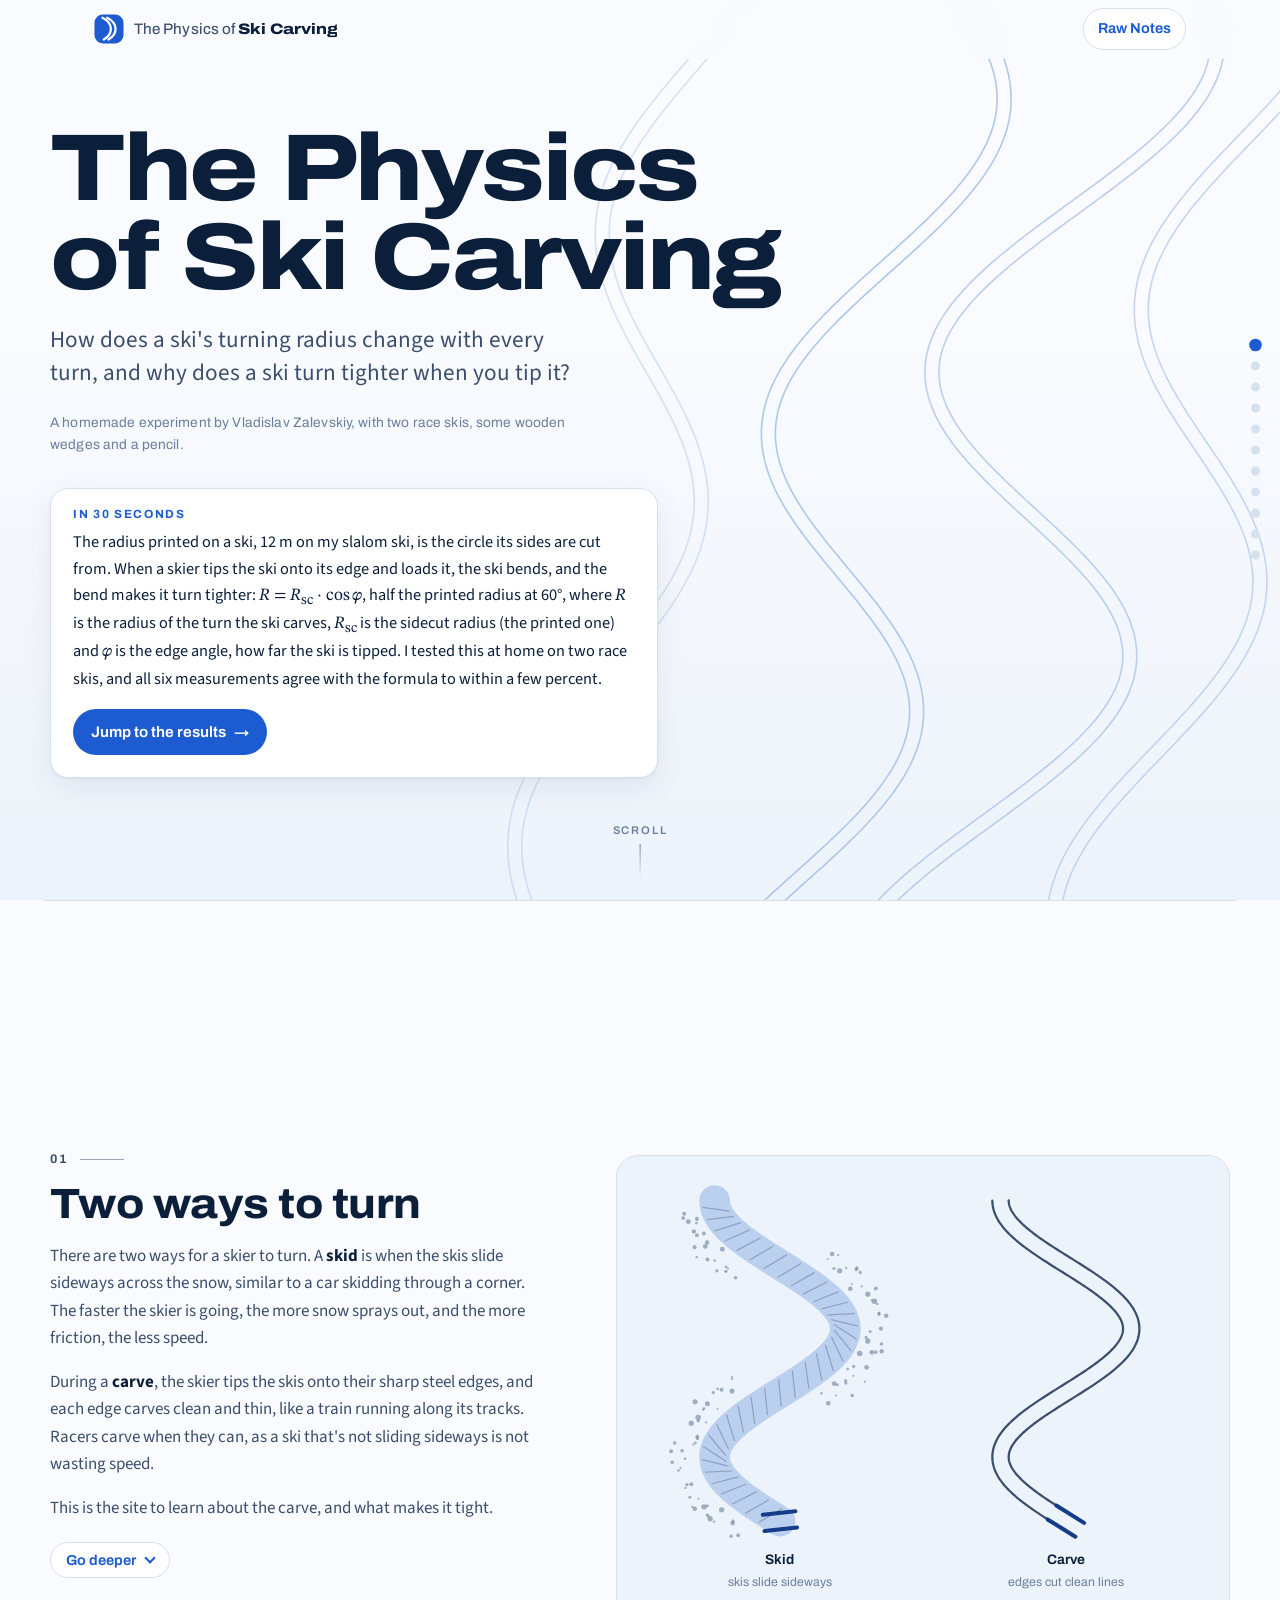
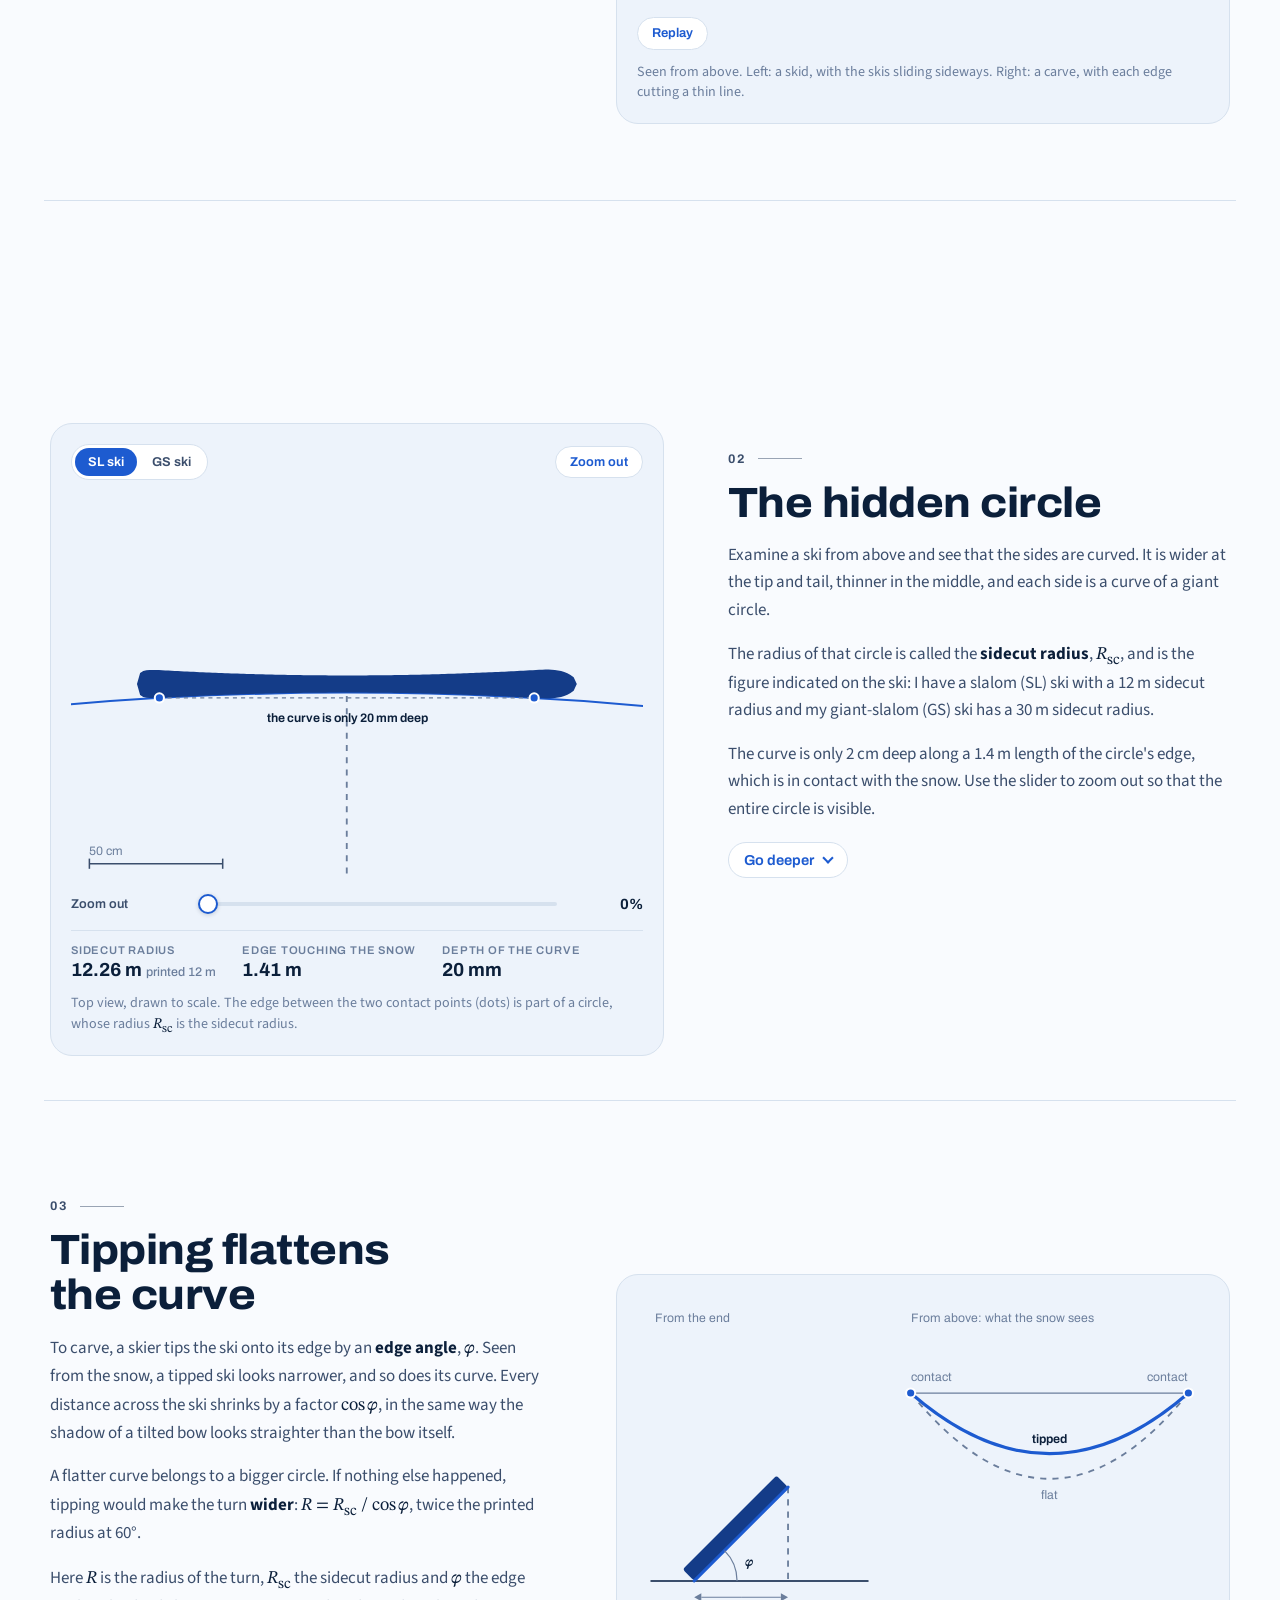
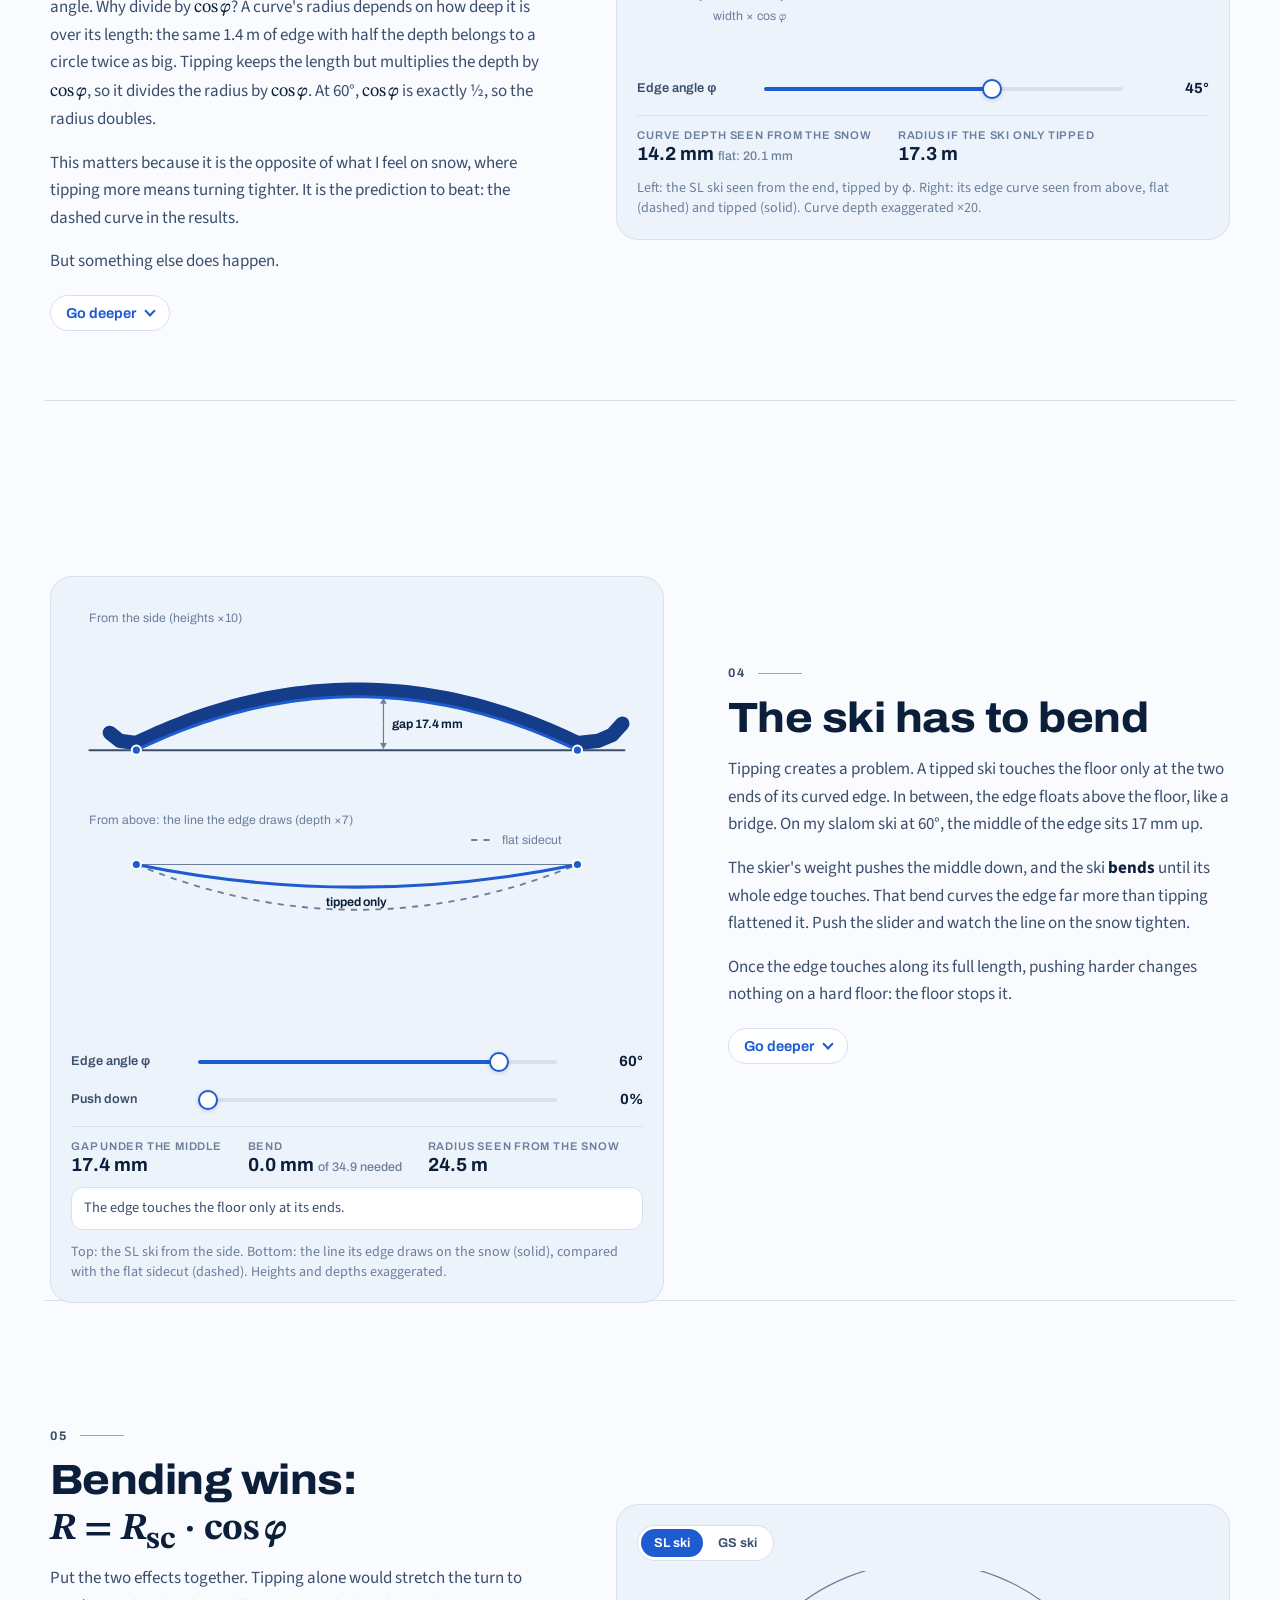
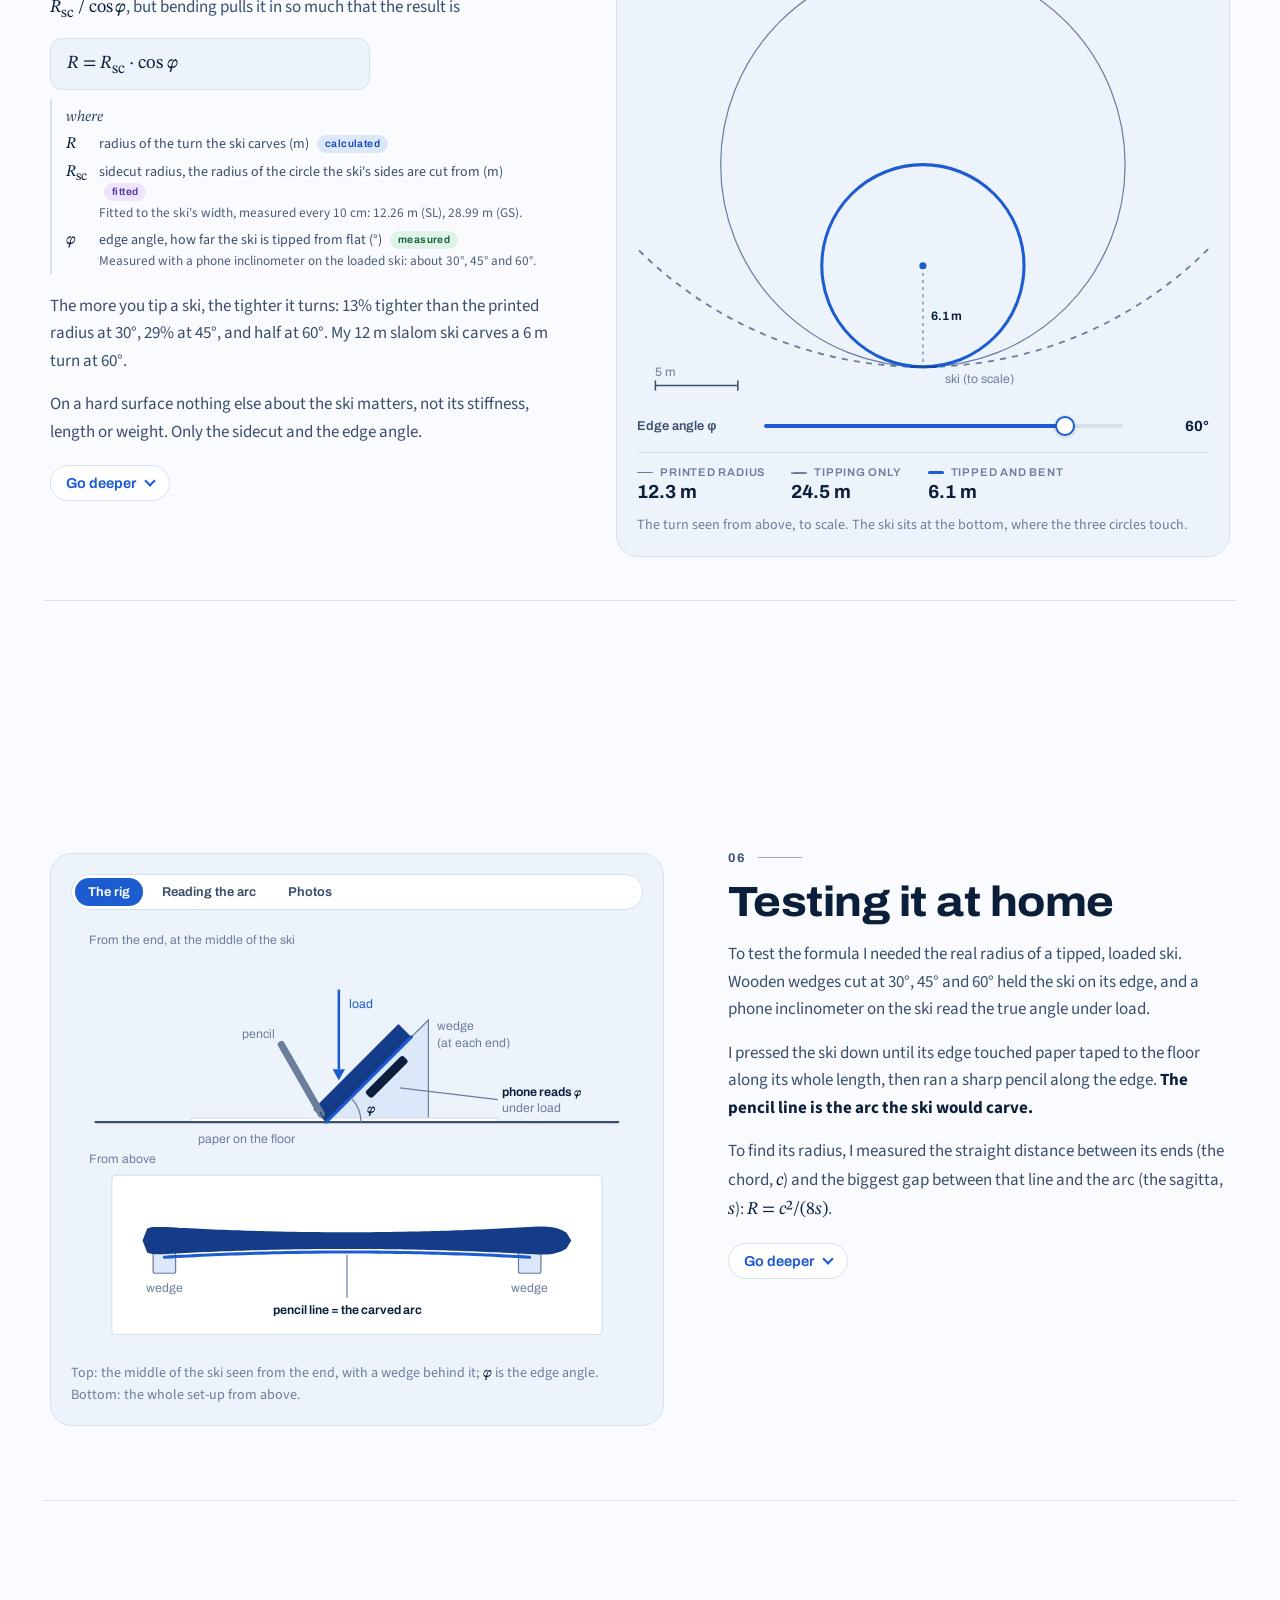
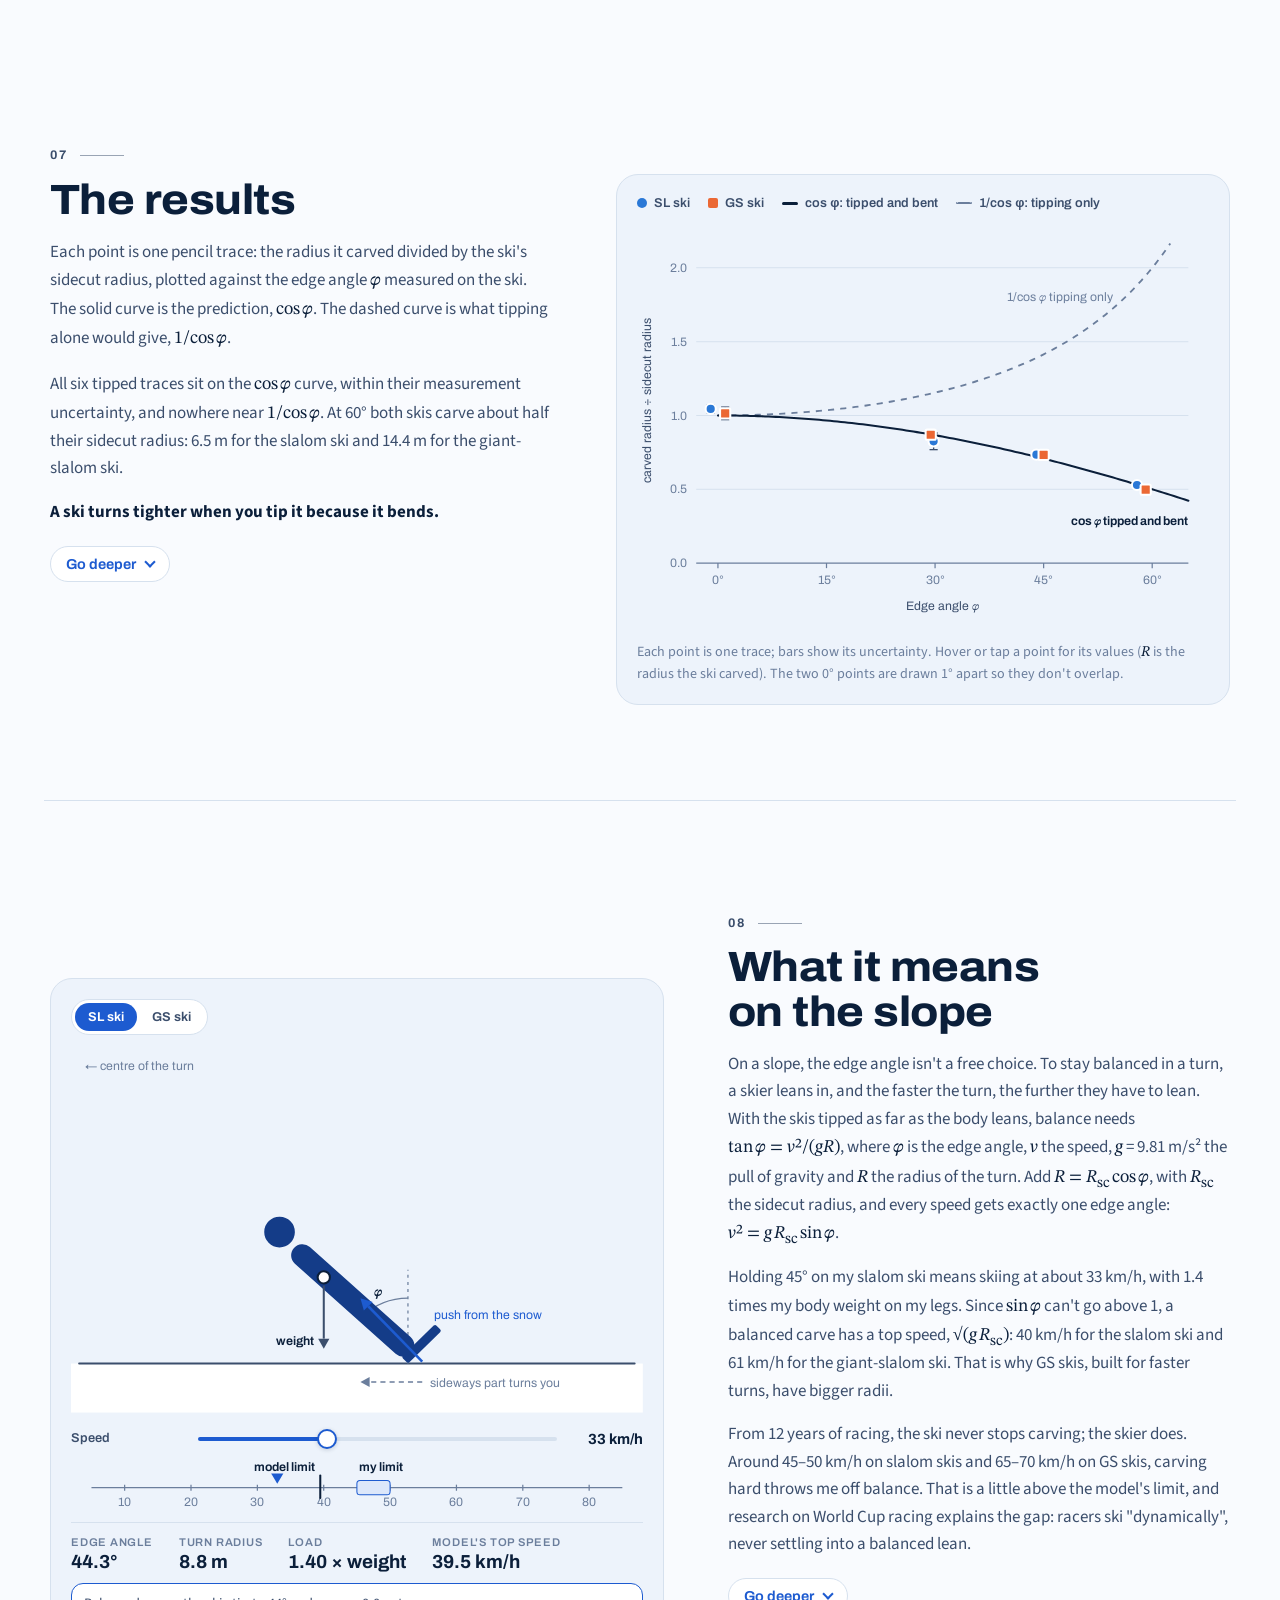
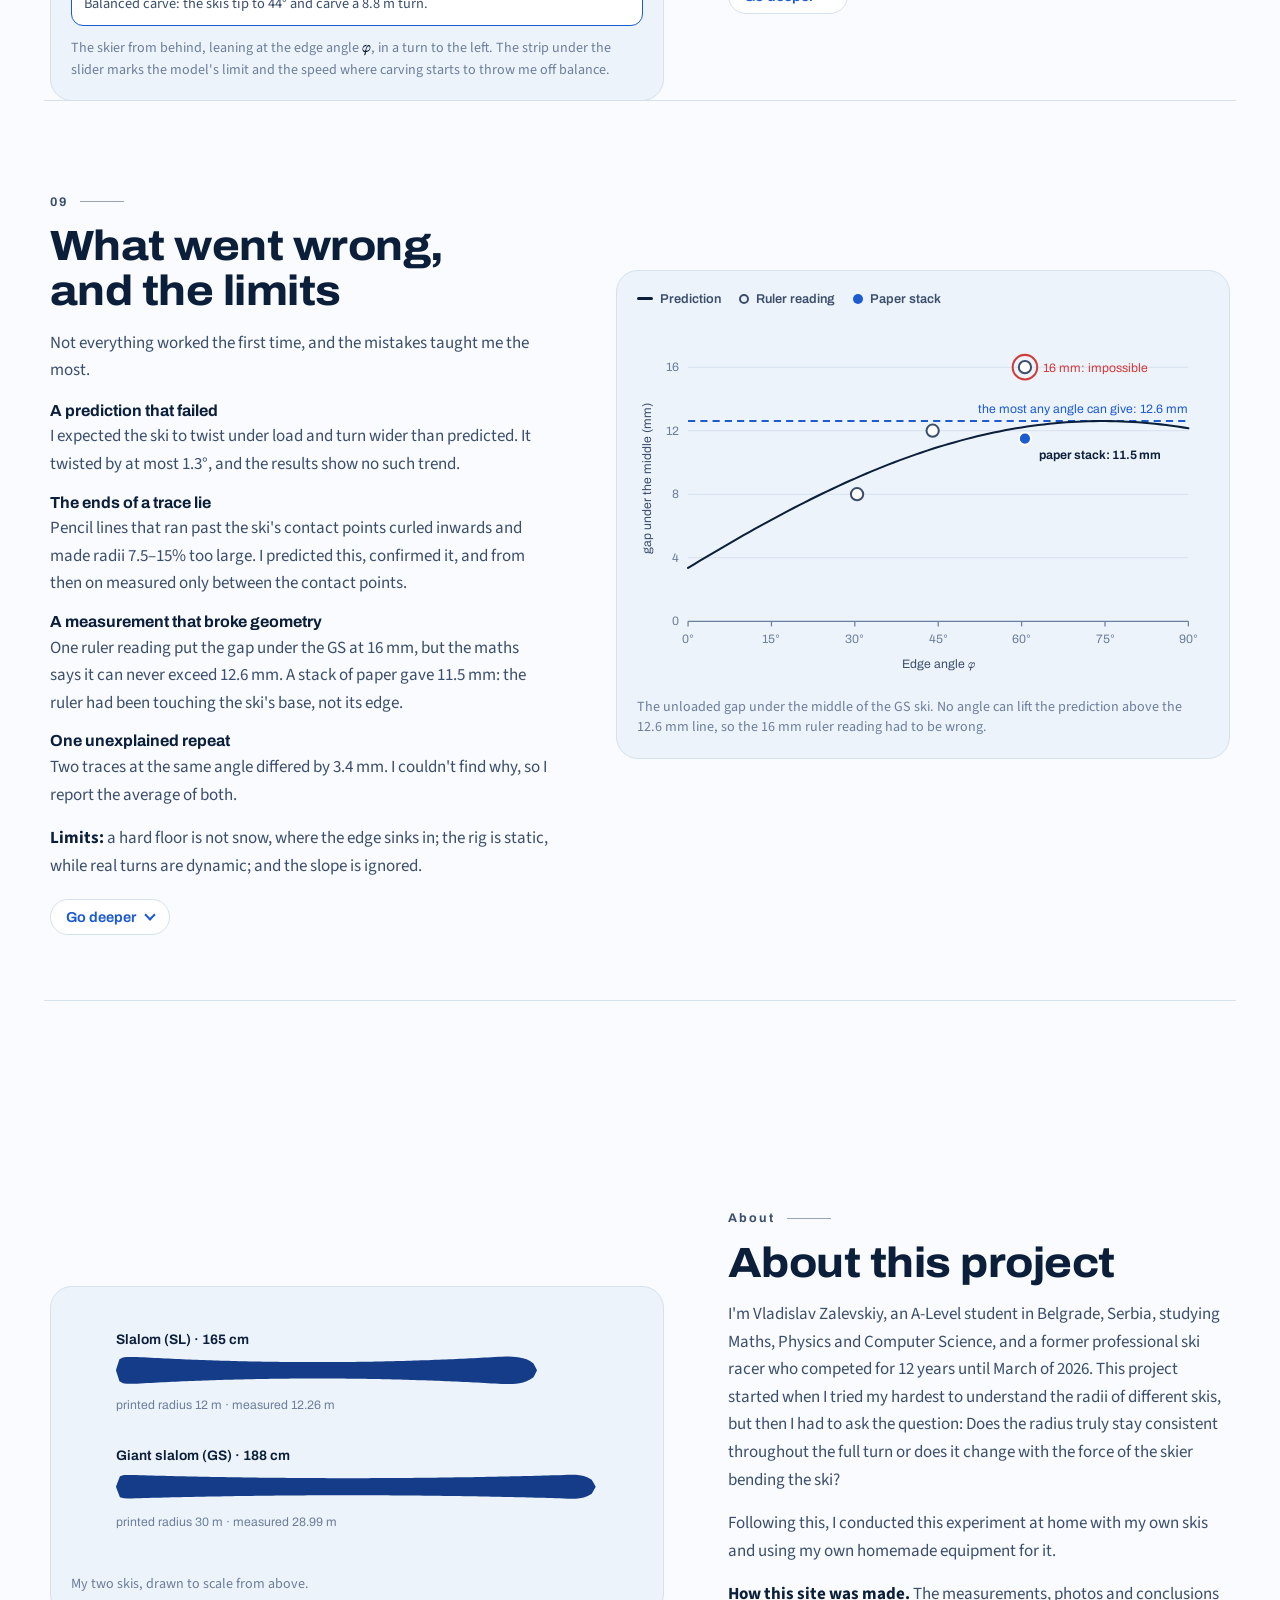
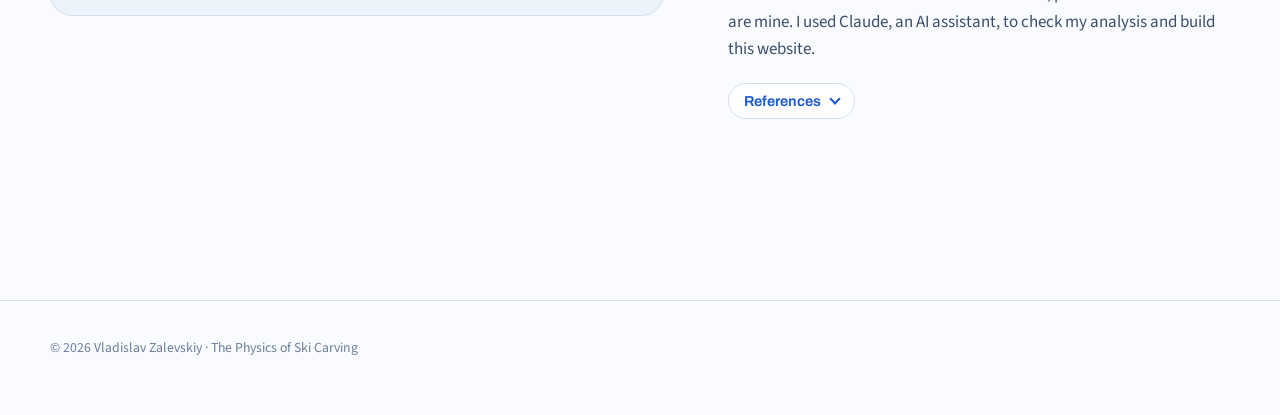
==== commit 34e581d5: "Apply Vlad's follow-up text fixes - Chapter 8: 12 years of racing, matching About - References: Komi" ====
--- a/index.html
+++ b/index.html
@@ -66,13 +66,13 @@
     <div class="ch-text">
       <p class="ch-num">01</p>
       <h2>Two ways to turn</h2>
-      <p>There are two ways for a skier to turn. A <strong>skid</strong> is when the skis glide from side to side across the snow, similar to a car skidding through a corner. The faster it is going, the more snow sprays out, and the more friction, the less speed.</p>
-      <p>During a <strong>carve</strong>, the skier turns his skis over on their sharp steel edges, and each edge carves clean and thin, like a train running along its tracks. Racers carve when they can, as a ski that's not sliding sideways is not wasting speed.</p>
+      <p>There are two ways for a skier to turn. A <strong>skid</strong> is when the skis slide sideways across the snow, similar to a car skidding through a corner. The faster the skier is going, the more snow sprays out, and the more friction, the less speed.</p>
+      <p>During a <strong>carve</strong>, the skier tips the skis onto their sharp steel edges, and each edge carves clean and thin, like a train running along its tracks. Racers carve when they can, as a ski that's not sliding sideways is not wasting speed.</p>
       <p>This is the site to learn about the carve, and what makes it tight.</p>
       <button class="more-btn" type="button" aria-expanded="false" aria-controls="d1"><span>Go deeper</span><span class="chev" aria-hidden="true"></span></button>
       <div class="deeper" id="d1" aria-hidden="true" inert><div class="deeper-in"><div class="deeper-body">
-        <p>In a carve, each segment of the edge is in the same dip in the snow, just like the wheels of a train on the same rails. This is the reason why a carved track is 2 thin lines, one for each ski, while a skid creates a wide smeared line.</p>
-        <p>Skidding is not a mistake! This is the way skiers regulate their pace, and a big part of most turns is skidded through by World Cup racers on steep slopes. However, the ski's path is determined by its shape. That means that a carved turn is something that physics can foresee, and this is what the rest of this site does.</p>
+        <p>In a carve, each segment of the edge is in the same dip in the snow, just like the wheels of a train on the same rails. This is the reason why a carved track is two thin lines, one for each ski, while a skid creates a wide smeared line.</p>
+        <p>Skidding is not a mistake! This is the way skiers regulate their pace, and a big part of most turns is skidded through by World Cup racers on steep slopes. However, in a pure carve, the ski's path is determined by its shape. That means that a carved turn is something that physics can foresee, and this is what the rest of this site does.</p>
       </div></div></div>
     </div>
     <figure class="ch-fig panel">
@@ -89,8 +89,8 @@
     <div class="ch-text">
       <p class="ch-num">02</p>
       <h2>The hidden circle</h2>
-      <p>Examine a ski from above and see that the sides are curved. It is wider at the tip and tail, thinner in the middle, and each side is a curve of a great circle.</p>
-      <p>The radius of that circle is called the <strong>sidecut radius</strong>, <span class="m"><i>R</i><sub>sc</sub></span>, and is the figure indicated on the ski: I have a slalom ski with a 12&nbsp;m sidecut radius and my giant-slalom ski has a 30&nbsp;m sidecut radius.</p>
+      <p>Examine a ski from above and see that the sides are curved. It is wider at the tip and tail, thinner in the middle, and each side is a curve of a giant circle.</p>
+      <p>The radius of that circle is called the <strong>sidecut radius</strong>, <span class="m"><i>R</i><sub>sc</sub></span>, and is the figure indicated on the ski: I have a slalom (SL) ski with a 12&nbsp;m sidecut radius and my giant-slalom (GS) ski has a 30&nbsp;m sidecut radius.</p>
       <p>The curve is only 2&nbsp;cm deep along a 1.4&nbsp;m length of the circle's edge, which is in contact with the snow. Use the slider to zoom out so that the entire circle is visible.</p>
       <button class="more-btn" type="button" aria-expanded="false" aria-controls="d2"><span>Go deeper</span><span class="chev" aria-hidden="true"></span></button>
       <div class="deeper" id="d2" aria-hidden="true" inert><div class="deeper-in"><div class="deeper-body">
@@ -110,7 +110,7 @@
           <li><strong>Simplify.</strong> Take <span class="m"><i>R</i></span> out of the square root: <span class="m">√(<i>R</i>² − <i>x</i>²) = <i>R</i>&#8201;√(1 − <i>u</i>)</span> with <span class="m"><i>u</i> = <i>x</i>²/<i>R</i>²</span>. The binomial expansion of <span class="m">(1 − <i>u</i>)<sup>1/2</sup></span> is <span class="m">1 − <i>u</i>/2 − <i>u</i>²/8 − …</span> On a ski, <span class="m"><i>x</i></span> is under 1&nbsp;m and <span class="m"><i>R</i></span> is over 12&nbsp;m, so <span class="m"><i>u</i></span> is less than 1/100 and the first two terms are plenty: <span class="m"><i>y</i> ≈ <i>R</i> − <i>R</i>(1 − <i>x</i>²/(2<i>R</i>²)) = <i>x</i>²/(2<i>R</i>)</span>.</li>
           <li><strong>The error.</strong> The first term left out, <span class="m"><i>u</i>²/8</span>, changes <span class="m"><i>y</i></span> by only <span class="m"><i>x</i>⁴/(8<i>R</i>³)</span>. That is the tiny difference between the circle and the parabola in the next paragraph.</li>
         </ol>
-        <p>Across a whole ski the difference is under 0.02&nbsp;mm, far below what a ruler can see. So I fitted <span class="m"><i>y</i> = <i>Ax</i>² + <i>Bx</i> + <i>C</i></span> to the half-widths. Only <span class="m"><i>A</i></span> carries the radius: <span class="m"><i>B</i></span> soaks up any error in where I marked the middle, and <span class="m"><i>C</i></span> is the half-width there. With <span class="m"><i>y</i></span> in millimetres and <span class="m"><i>x</i></span> in metres, <span class="m"><i>y</i> = 1000<i>x</i>²/(2<i>R</i>) = (500/<i>R</i>)<i>x</i>²</span>, so:</p>
+        <p>Over the edge that touches the snow, the difference is under 0.02&nbsp;mm, far below what a ruler can see. So I fitted <span class="m"><i>y</i> = <i>Ax</i>² + <i>Bx</i> + <i>C</i></span> to the half-widths. Only <span class="m"><i>A</i></span> carries the radius: <span class="m"><i>B</i></span> soaks up any error in where I marked the middle, and <span class="m"><i>C</i></span> is the half-width there. With <span class="m"><i>y</i></span> in millimetres and <span class="m"><i>x</i></span> in metres, <span class="m"><i>y</i> = 1000<i>x</i>²/(2<i>R</i>) = (500/<i>R</i>)<i>x</i>²</span>, so:</p>
         <div class="eq"><i>R</i><sub>sc</sub> = <span class="frac"><span>500</span><span><i>A</i></span></span></div>
         <dl class="where">
           <div><dt><span class="m"><i>R</i><sub>sc</sub></span></dt><dd>sidecut radius, the radius of the circle the ski's sides are cut from (m) <span class="tag fit">fitted</span><span class="how">Fitted to the ski's half-widths, measured every 10&nbsp;cm: 12.26&nbsp;±&nbsp;0.09&nbsp;m (SL), 28.99&nbsp;±&nbsp;0.39&nbsp;m (GS).</span></dd></div>
@@ -453,7 +453,7 @@
       <h2>What it means on the slope</h2>
       <p>On a slope, the edge angle isn't a free choice. To stay balanced in a turn, a skier leans in, and the faster the turn, the further they have to lean. With the skis tipped as far as the body leans, balance needs <span class="m">tan&#8201;<i>φ</i> = <i>v</i>²/(<i>gR</i>)</span>, where <span class="m"><i>φ</i></span> is the edge angle, <span class="m"><i>v</i></span> the speed, <span class="m"><i>g</i></span> = 9.81&nbsp;m/s² the pull of gravity and <span class="m"><i>R</i></span> the radius of the turn. Add <span class="m"><i>R</i> = <i>R</i><sub>sc</sub>&#8201;cos&#8201;<i>φ</i></span>, with <span class="m"><i>R</i><sub>sc</sub></span> the sidecut radius, and every speed gets exactly one edge angle: <span class="m"><i>v</i>² = <i>g</i>&#8201;<i>R</i><sub>sc</sub>&#8201;sin&#8201;<i>φ</i></span>.</p>
       <p>Holding 45° on my slalom ski means skiing at about 33&nbsp;km/h, with 1.4 times my body weight on my legs. Since <span class="m">sin&#8201;<i>φ</i></span> can't go above 1, a balanced carve has a top speed, <span class="m">√(<i>g</i>&#8201;<i>R</i><sub>sc</sub>)</span>: 40&nbsp;km/h for the slalom ski and 61&nbsp;km/h for the giant-slalom ski. That is why GS skis, built for faster turns, have bigger radii.</p>
-      <p>From 14 years of racing, the ski never stops carving; the skier does. Around 45–50&nbsp;km/h on slalom skis and 65–70&nbsp;km/h on GS skis, carving hard throws me off balance. That is a little above the model's limit, and research on World Cup racing explains the gap: racers ski "dynamically", never settling into a balanced lean.</p>
+      <p>From 12 years of racing, the ski never stops carving; the skier does. Around 45–50&nbsp;km/h on slalom skis and 65–70&nbsp;km/h on GS skis, carving hard throws me off balance. That is a little above the model's limit, and research on World Cup racing explains the gap: racers ski "dynamically", never settling into a balanced lean.</p>
       <button class="more-btn" type="button" aria-expanded="false" aria-controls="d8"><span>Go deeper</span><span class="chev" aria-hidden="true"></span></button>
       <div class="deeper" id="d8" aria-hidden="true" inert><div class="deeper-in"><div class="deeper-body">
         <p><strong>Balance.</strong> In a steady turn the snow pushes on the edge. For the skier not to topple, that push has to point straight at their centre of mass, along the body. Its upward part holds up the weight, <span class="m"><i>mg</i></span> (mass <span class="m"><i>m</i></span> times gravity <span class="m"><i>g</i></span>), and its sideways part supplies the force that bends the path into a circle, <span class="m"><i>mv</i>²/<i>R</i></span>. Their ratio is the lean:</p>
@@ -550,7 +550,7 @@
     <div class="ch-text">
       <p class="ch-num">About</p>
       <h2>About this project</h2>
-      <p>I'm Vladislav Zalevskiy, an A-Level student in Belgrade, Serbia, studying Maths, Physics and Computer Science, and a former professional ski racer who competed for 12 years until March of 2026. This project started when I tried my hardest to get behind the radii of different skis, but then I had to ask the question: Does the radius truly stay consistent throughout the full turn or does it change with the force of the skier bending the ski?</p>
+      <p>I'm Vladislav Zalevskiy, an A-Level student in Belgrade, Serbia, studying Maths, Physics and Computer Science, and a former professional ski racer who competed for 12 years until March of 2026. This project started when I tried my hardest to understand the radii of different skis, but then I had to ask the question: Does the radius truly stay consistent throughout the full turn or does it change with the force of the skier bending the ski?</p>
       <p>Following this, I conducted this experiment at home with my own skis and using my own homemade equipment for it.</p>
       <p><strong>How this site was made.</strong> The measurements, photos and conclusions are mine. I used Claude, an AI assistant, to check my analysis and build this website.</p>
       <button class="more-btn" type="button" aria-expanded="false" aria-controls="d10"><span>References</span><span class="chev" aria-hidden="true"></span></button>
@@ -558,6 +558,7 @@
         <ol class="refs">
           <li>Jentschura, U. D. and Fahrbach, F. (2003). Physics of skiing: the ideal-carving equation and its applications. arXiv preprint physics/0310086. <a href="https://arxiv.org/pdf/physics/0310086">arxiv.org/pdf/physics/0310086</a></li>
           <li>Physics of skiing. <em>Real World Physics Problems</em>. <a href="https://www.real-world-physics-problems.com/physics-of-skiing.html">real-world-physics-problems.com/physics-of-skiing.html</a></li>
+          <li>Komissarov, S. S. (2022). Dynamics of carving runs in alpine skiing. I. The basic centrifugal pendulum. <em>Sports Biomechanics</em> 21(8), 890–911. <a href="https://doi.org/10.1080/14763141.2019.1710559">doi:10.1080/14763141.2019.1710559</a></li>
         </ol>
       </div></div></div>
     </div>
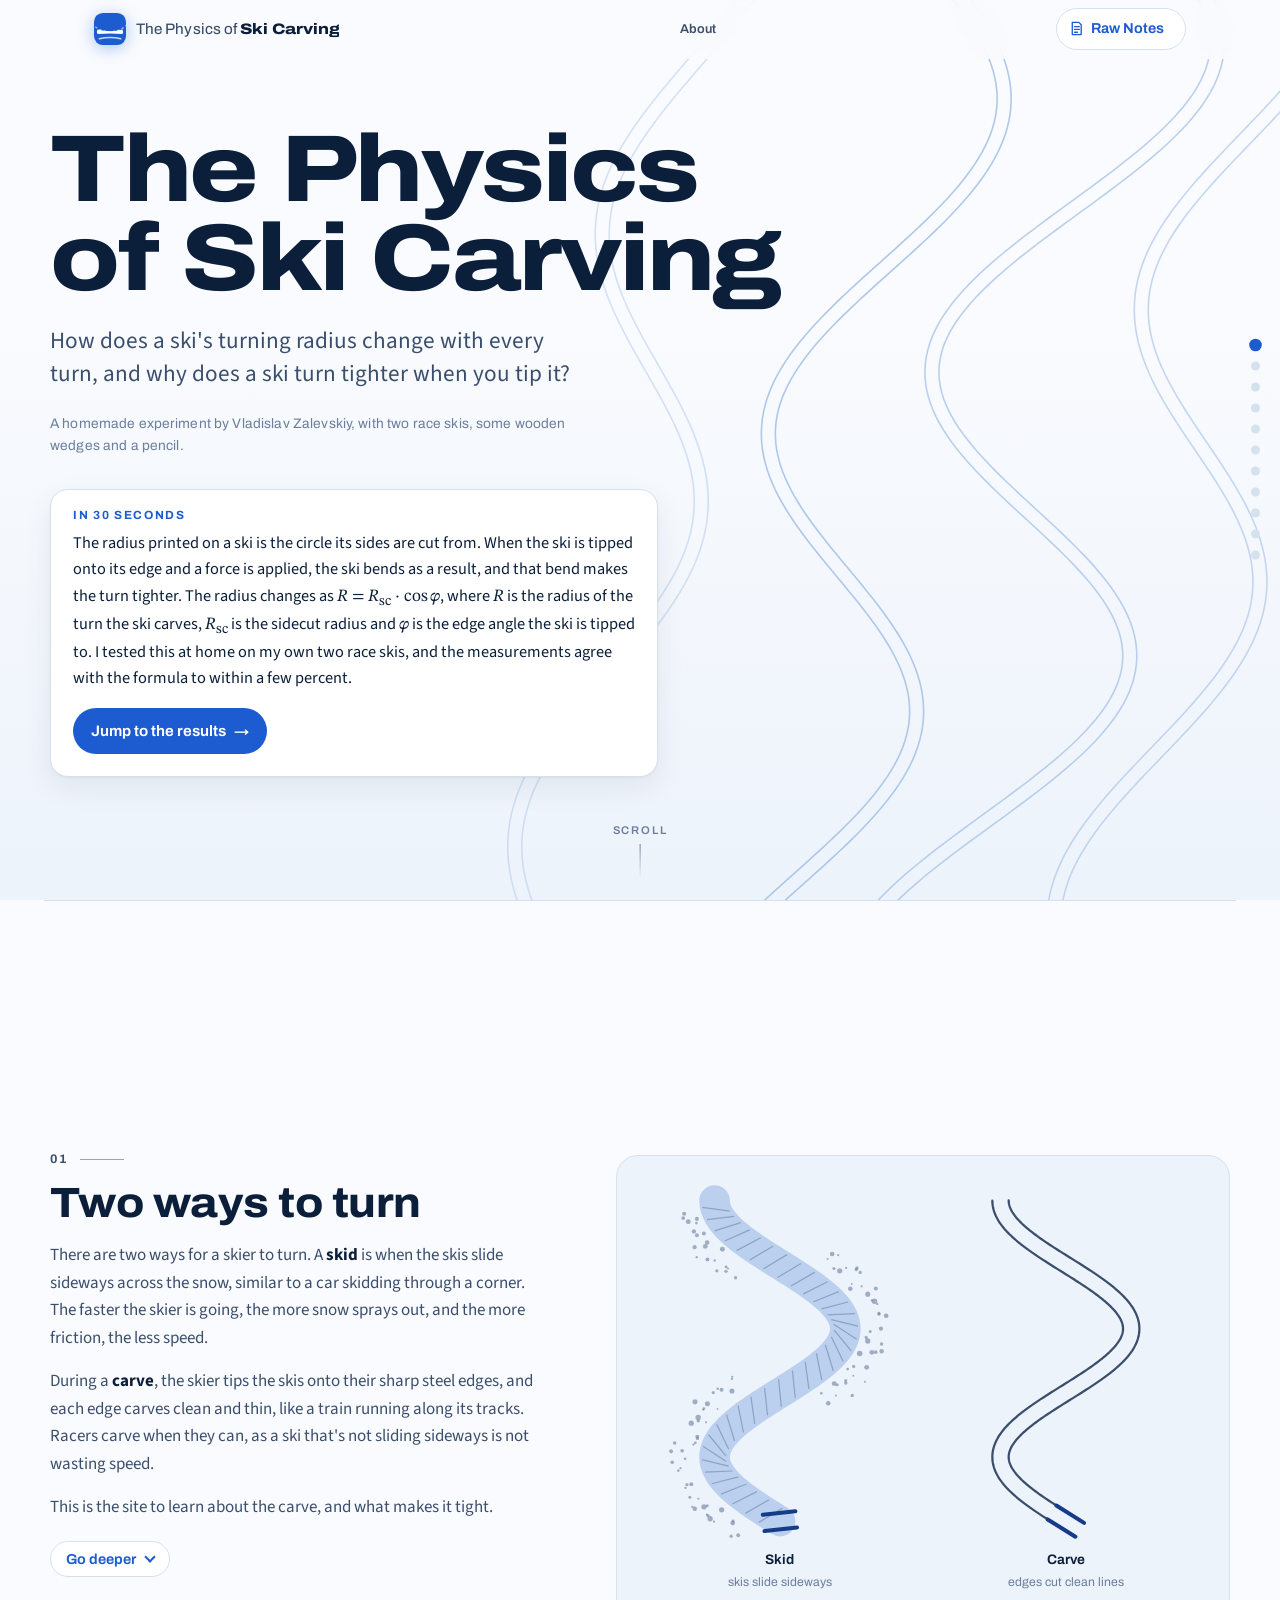
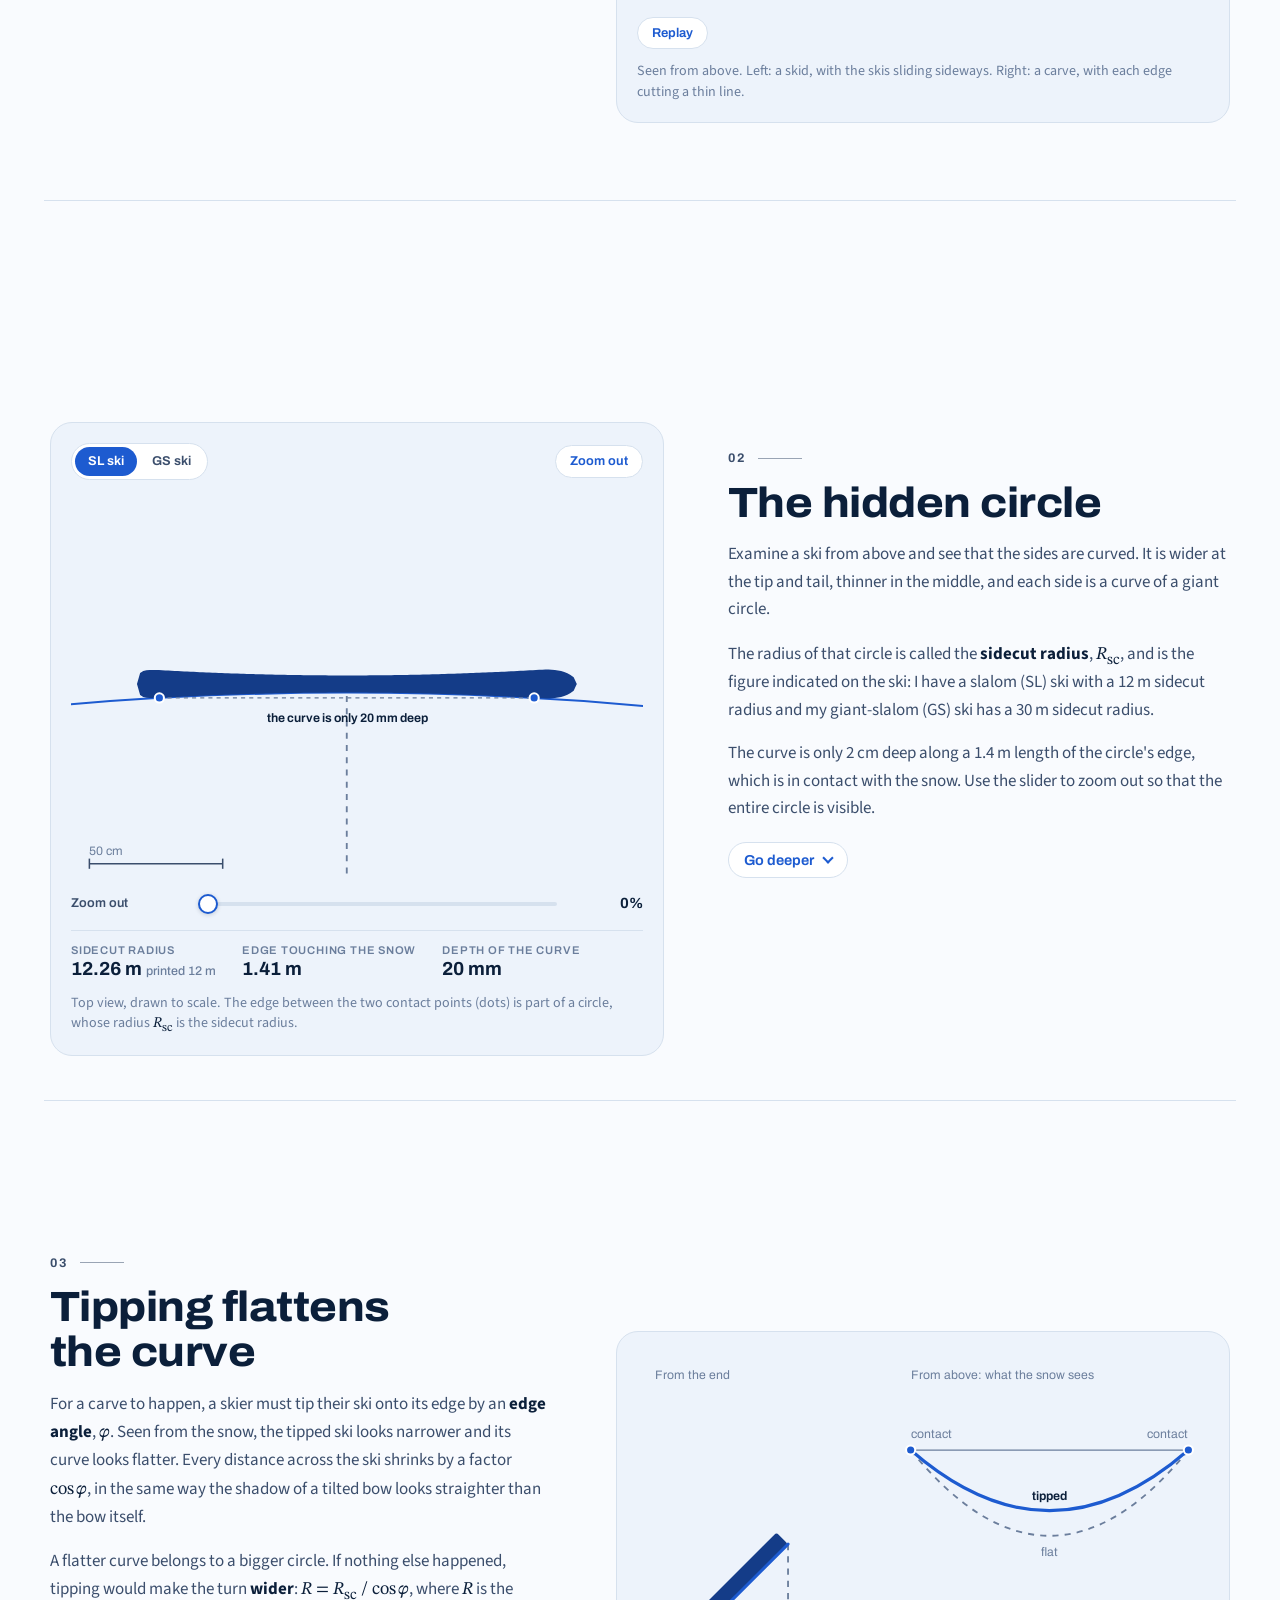
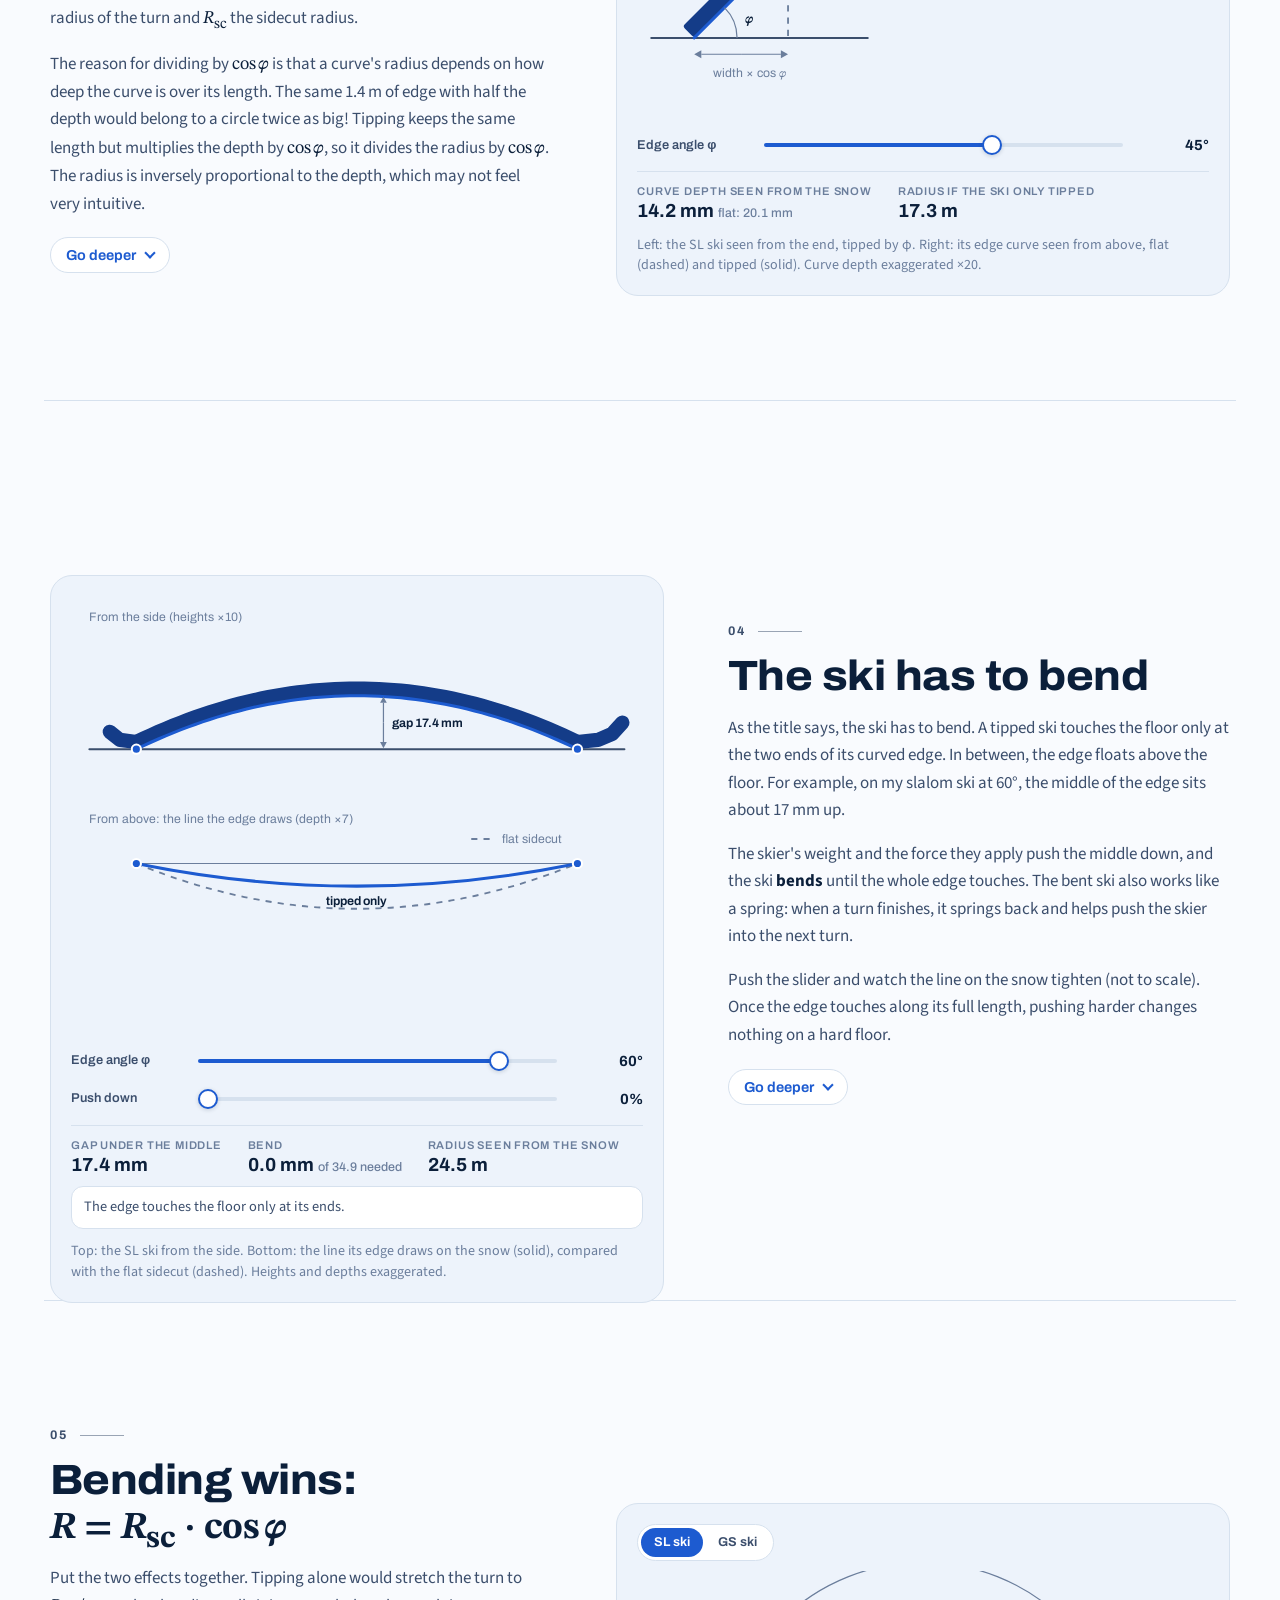
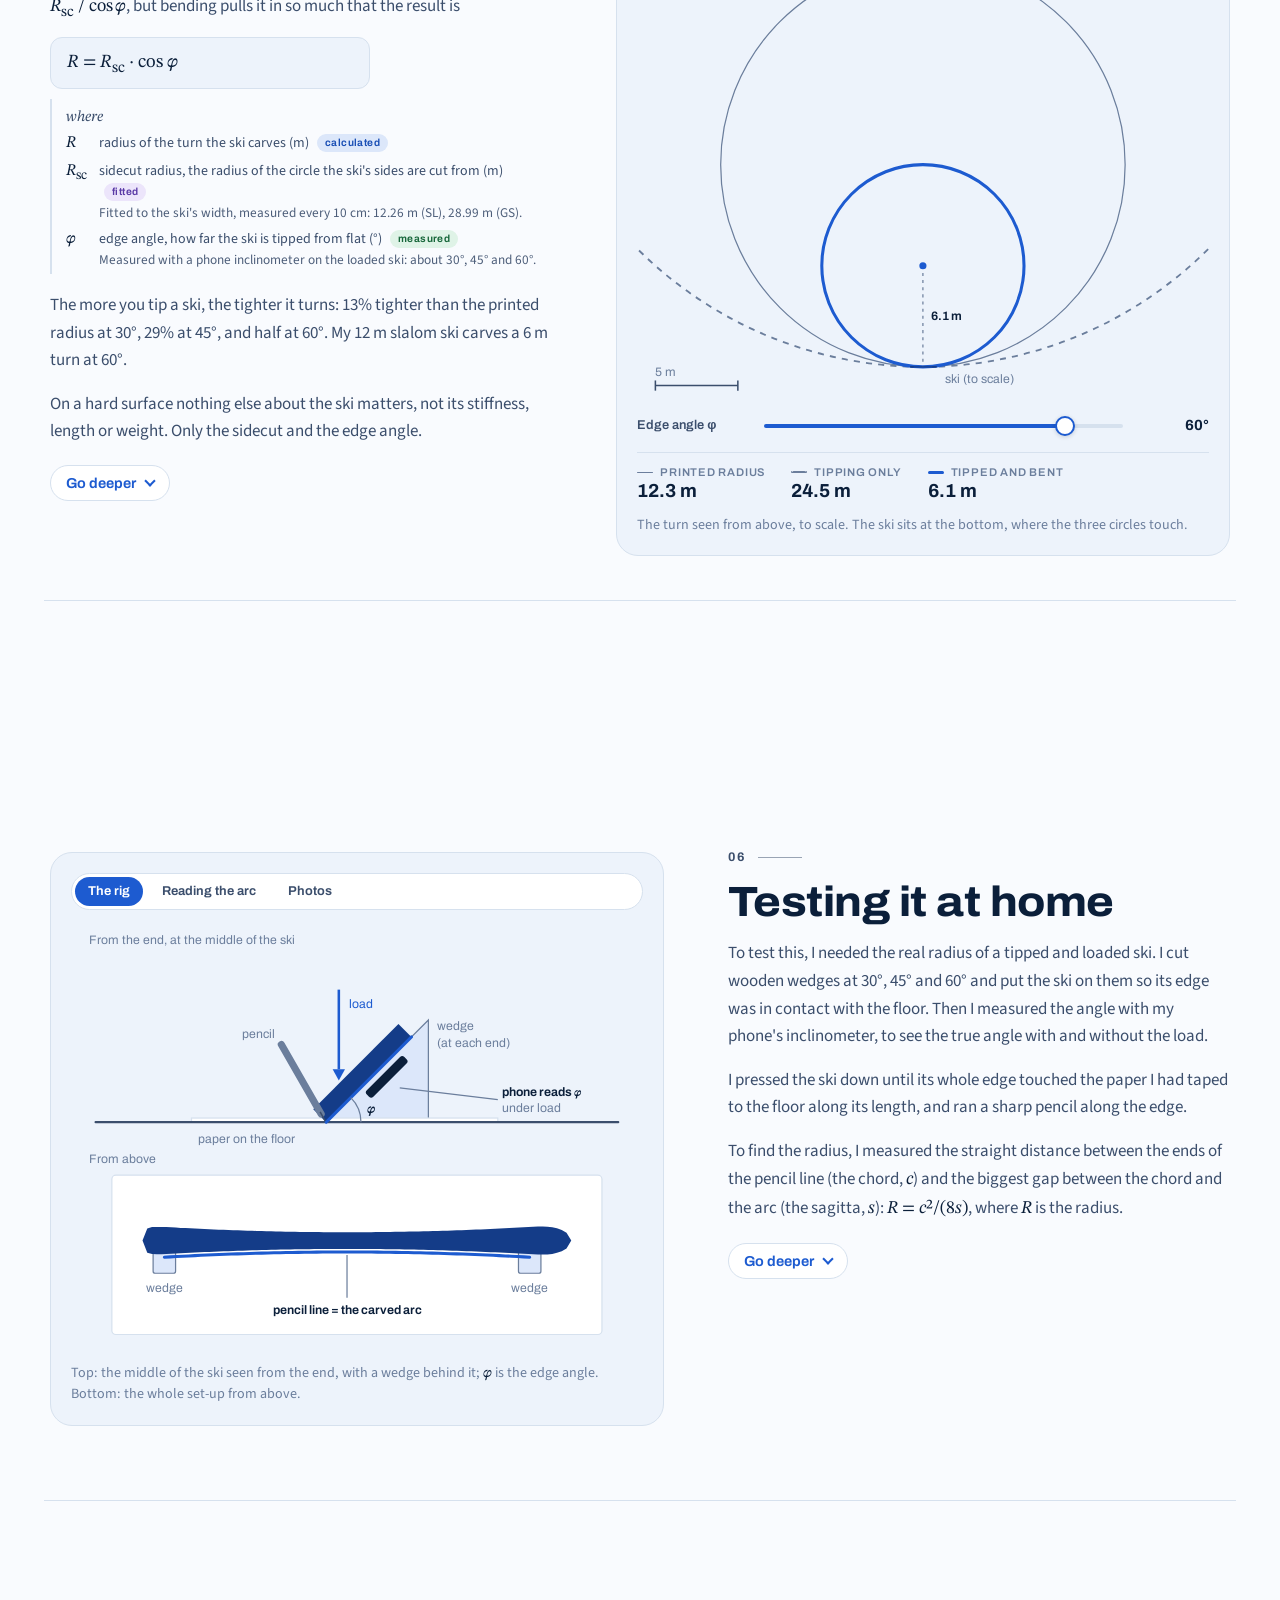
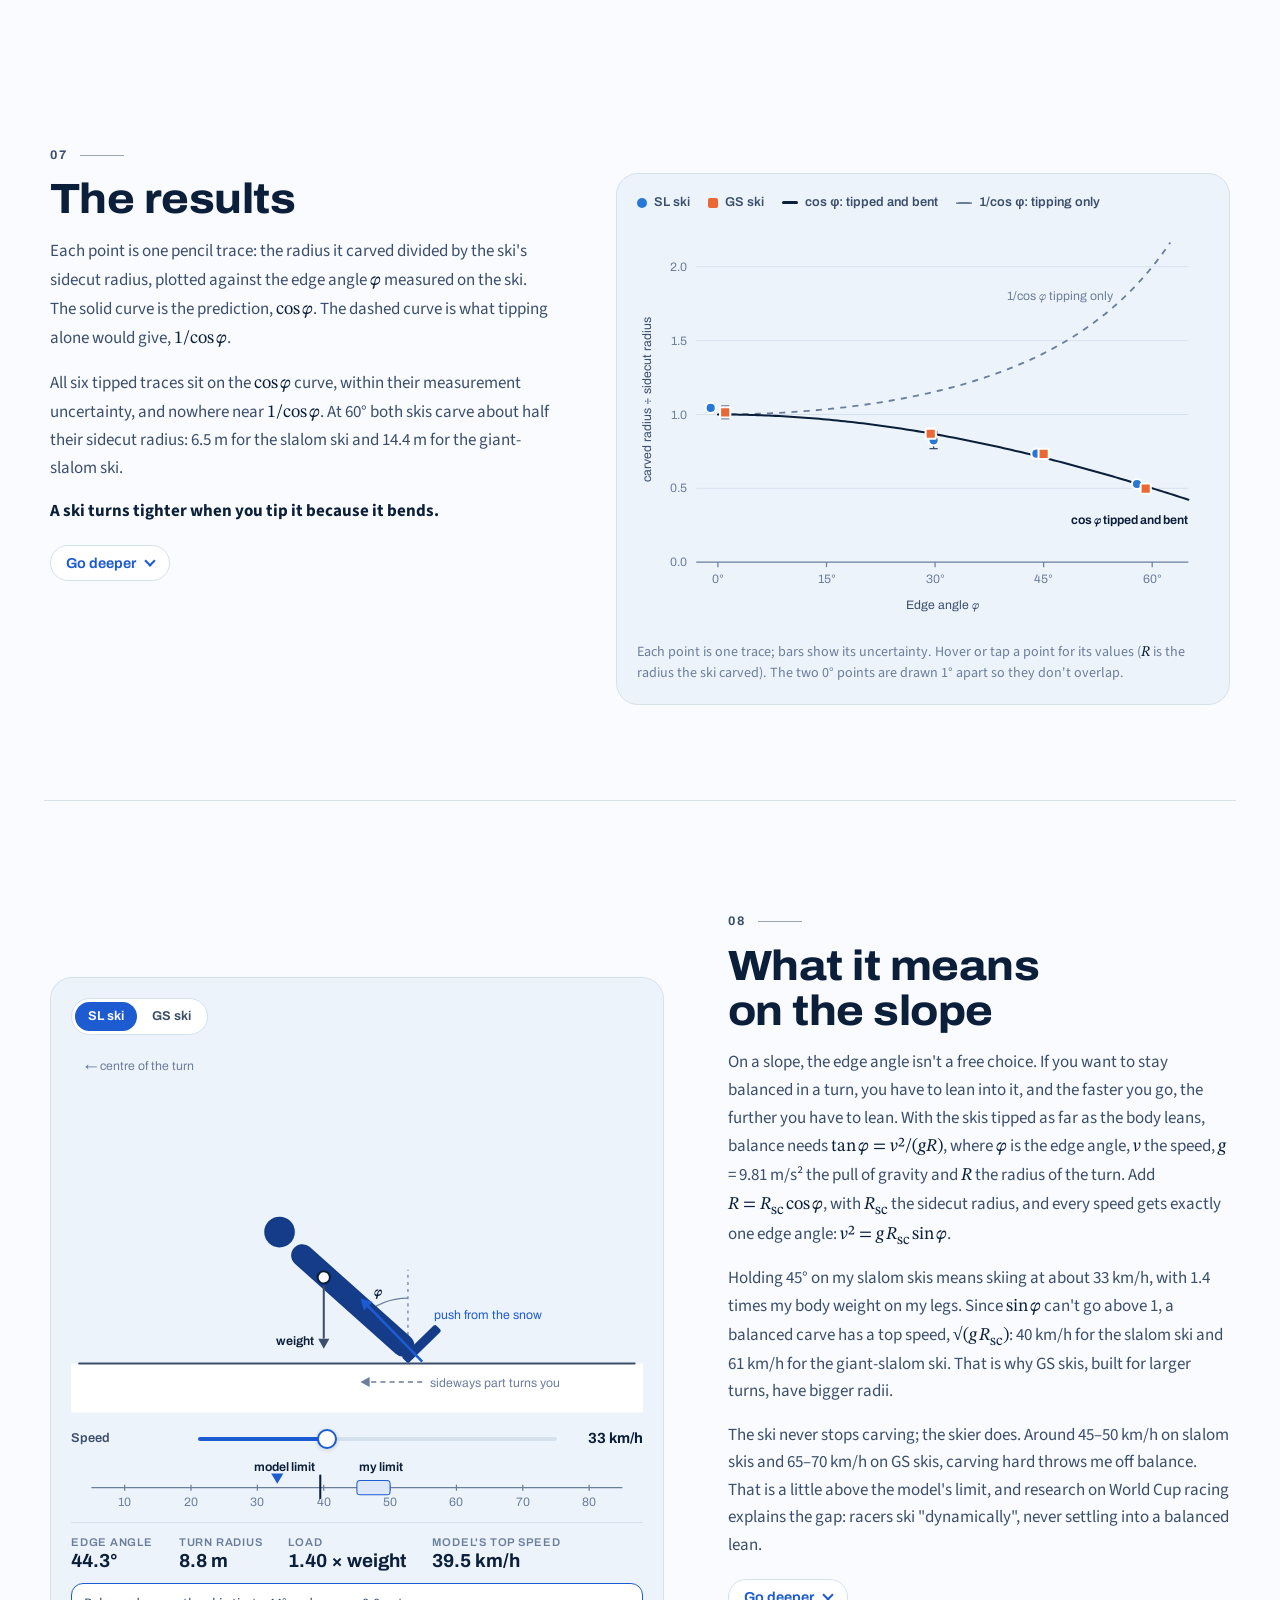
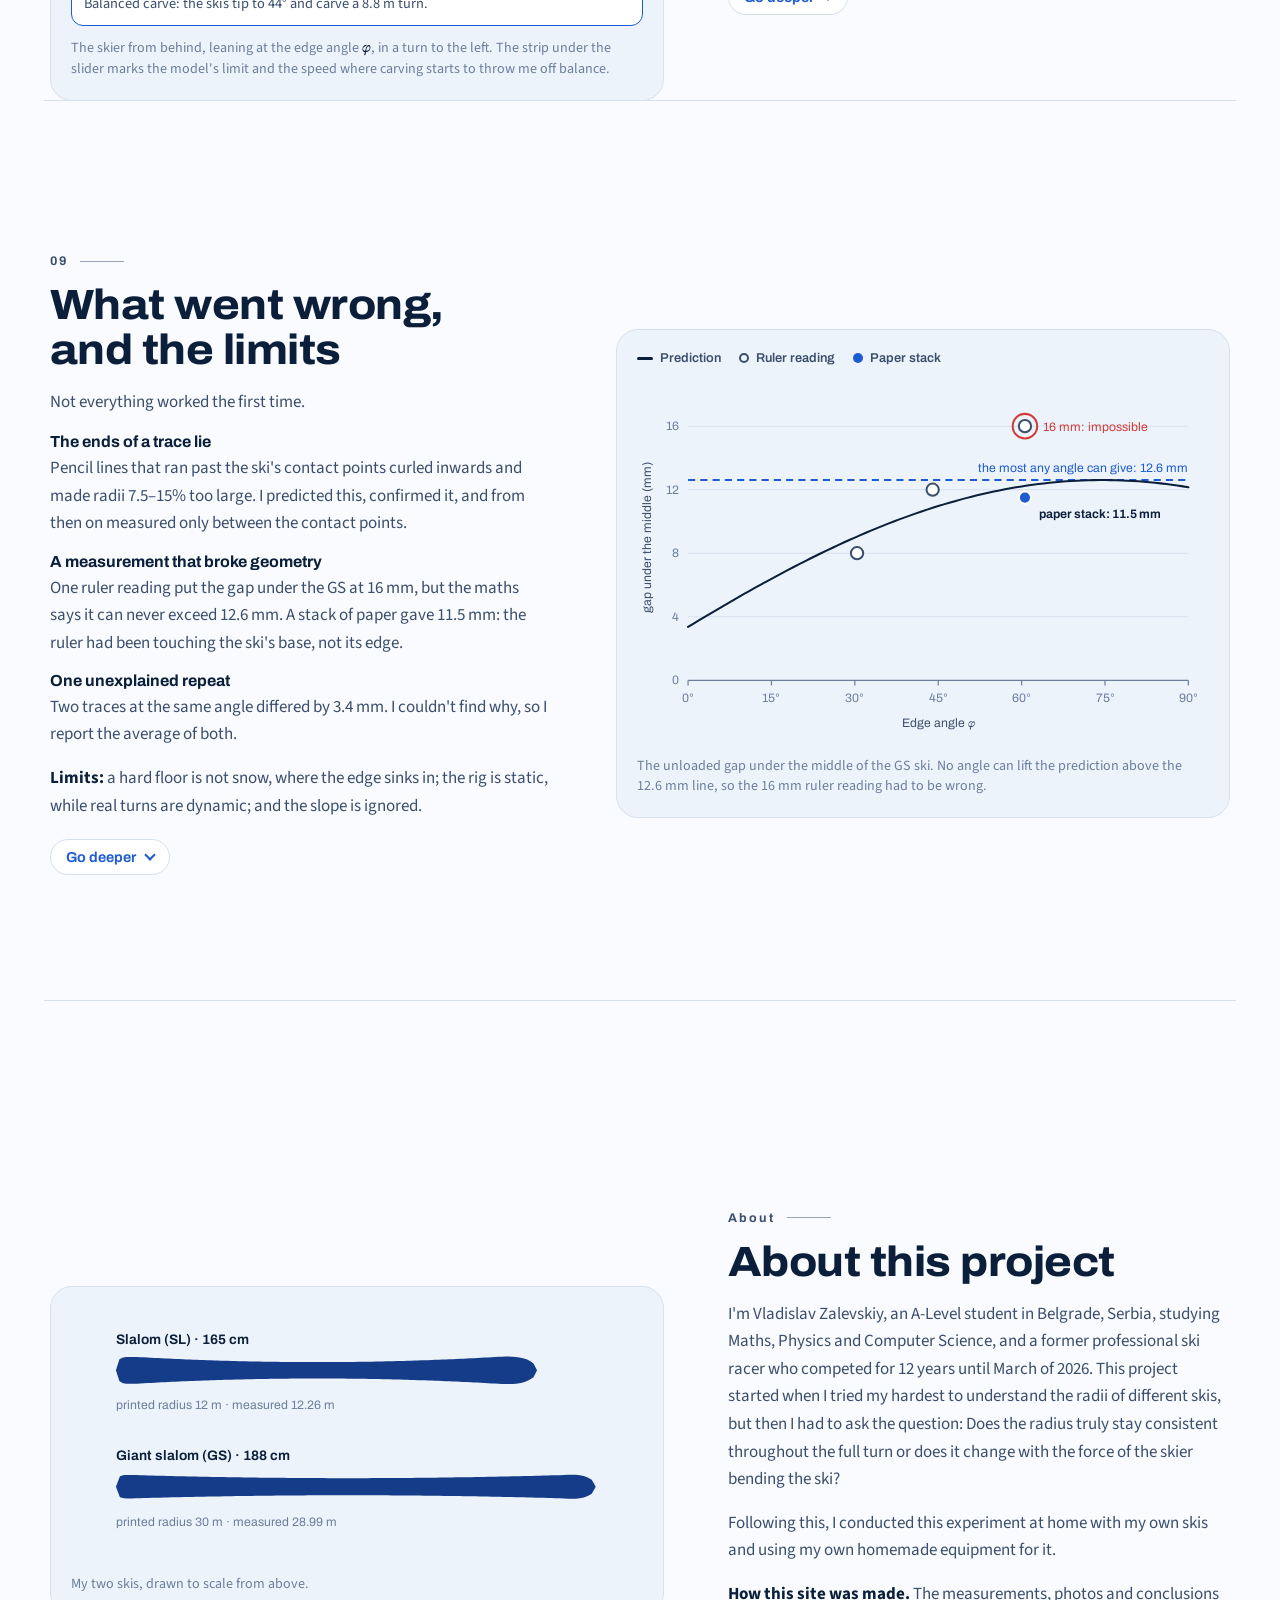
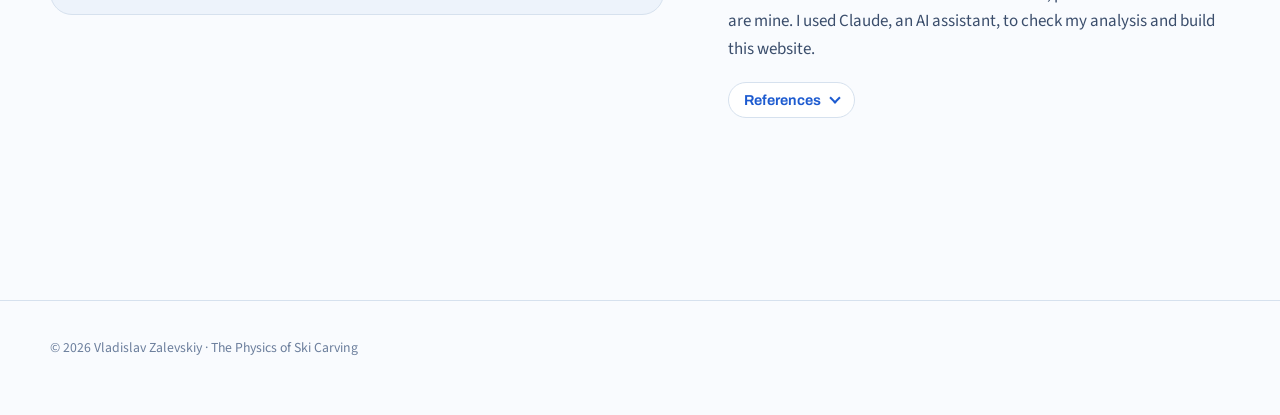
==== commit 1356fdbf: "New header, full-width drop-downs with diagrams, Vlad's new chapter texts Co-Authored-By: Claude Opu" ====
--- a/index.html
+++ b/index.html
@@ -18,13 +18,19 @@
 <header class="nav" id="nav">
   <div class="nav-in">
     <a class="brand" href="#top" aria-label="The Physics of Ski Carving, back to the top">
-      <svg class="mark" viewBox="0 0 32 32" aria-hidden="true" focusable="false">
-        <rect class="mark-bg" x="0.5" y="0.5" width="31" height="31" rx="9"/>
-        <g class="mark-ski"><path class="mark-trk" d="M9 4 C 21 10, 21 22, 9 28"/><path class="mark-trk" d="M14 4 C 26 10, 26 22, 14 28"/></g>
+      <svg class="mark" viewBox="0 0 36 36" aria-hidden="true" focusable="false">
+        <defs><clipPath id="markClip"><rect width="36" height="36" rx="10"/></clipPath></defs>
+        <rect class="mark-bg" width="36" height="36" rx="10"/>
+        <g clip-path="url(#markClip)">
+          <circle class="mark-circle" cx="18" cy="-6" r="27"/>
+          <g class="mark-ski"><path class="mark-skishape" d="M4 18.5 Q18 22.5 32 18.5 Q33.5 21 32 23.5 Q18 22.5 4 23.5 Q2.5 21 4 18.5 Z"/></g>
+          <path class="mark-trk" d="M6 29 Q18 26 30 29"/>
+        </g>
       </svg>
       <span class="name"><span class="pre">The Physics of </span><span class="main">Ski Carving</span></span>
     </a>
-    <a class="rawlink" href="raw-notes.html">Raw Notes</a>
+    <span class="now" id="now" aria-live="off"><span class="now-in"></span></span>
+    <a class="rawlink" href="raw-notes.html"><svg viewBox="0 0 16 16" aria-hidden="true" focusable="false"><path d="M3.5 1.5h7l2.5 2.5v10.5h-9.5z M6 6h5 M6 9h5 M6 12h3"/></svg><span>Raw Notes</span><span class="arr" aria-hidden="true">→</span></a>
   </div>
   <div class="progress" id="progress"></div>
 </header>
@@ -51,7 +57,7 @@
     <p class="credit">A homemade experiment by Vladislav Zalevskiy, with two race skis, some wooden wedges and a pencil.</p>
     <div class="tldr">
       <h2>In 30 seconds</h2>
-      <p>The radius printed on a ski, 12&nbsp;m on my slalom ski, is the circle its sides are cut from. When a skier tips the ski onto its edge and loads it, the ski bends, and the bend makes it turn tighter: <span class="m"><i>R</i> = <i>R</i><sub>sc</sub> · cos&#8201;<i>φ</i></span>, half the printed radius at 60°, where <span class="m"><i>R</i></span> is the radius of the turn the ski carves, <span class="m"><i>R</i><sub>sc</sub></span> is the sidecut radius (the printed one) and <span class="m"><i>φ</i></span> is the edge angle, how far the ski is tipped. I tested this at home on two race skis, and all six measurements agree with the formula to within a few percent.</p>
+      <p>The radius printed on a ski is the circle its sides are cut from. When the ski is tipped onto its edge and a force is applied, the ski bends as a result, and that bend makes the turn tighter. The radius changes as <span class="m"><i>R</i> = <i>R</i><sub>sc</sub> · cos&#8201;<i>φ</i></span>, where <span class="m"><i>R</i></span> is the radius of the turn the ski carves, <span class="m"><i>R</i><sub>sc</sub></span> is the sidecut radius and <span class="m"><i>φ</i></span> is the edge angle the ski is tipped to. I tested this at home on my own two race skis, and the measurements agree with the formula to within a few percent.</p>
       <a class="jump" href="#results">Jump to the results <span aria-hidden="true">→</span></a>
     </div>
   </div>
@@ -156,16 +162,19 @@
     <div class="ch-text">
       <p class="ch-num">03</p>
       <h2>Tipping flattens the curve</h2>
-      <p>To carve, a skier tips the ski onto its edge by an <strong>edge angle</strong>, <span class="m"><i>φ</i></span>. Seen from the snow, a tipped ski looks narrower, and so does its curve. Every distance across the ski shrinks by a factor <span class="m">cos&#8201;<i>φ</i></span>, in the same way the shadow of a tilted bow looks straighter than the bow itself.</p>
-      <p>A flatter curve belongs to a bigger circle. If nothing else happened, tipping would make the turn <strong>wider</strong>: <span class="m"><i>R</i> = <i>R</i><sub>sc</sub> / cos&#8201;<i>φ</i></span>, twice the printed radius at 60°.</p>
-      <p>Here <span class="m"><i>R</i></span> is the radius of the turn, <span class="m"><i>R</i><sub>sc</sub></span> the sidecut radius and <span class="m"><i>φ</i></span> the edge angle. Why divide by <span class="m">cos&#8201;<i>φ</i></span>? A curve's radius depends on how deep it is over its length: the same 1.4&nbsp;m of edge with half the depth belongs to a circle twice as big. Tipping keeps the length but multiplies the depth by <span class="m">cos&#8201;<i>φ</i></span>, so it divides the radius by <span class="m">cos&#8201;<i>φ</i></span>. At 60°, <span class="m">cos&#8201;<i>φ</i></span> is exactly ½, so the radius doubles.</p>
-      <p>This matters because it is the opposite of what I feel on snow, where tipping more means turning tighter. It is the prediction to beat: the dashed curve in the results.</p>
-      <p>But something else does happen.</p>
+      <p>For a carve to happen, a skier must tip their ski onto its edge by an <strong>edge angle</strong>, <span class="m"><i>φ</i></span>. Seen from the snow, the tipped ski looks narrower and its curve looks flatter. Every distance across the ski shrinks by a factor <span class="m">cos&#8201;<i>φ</i></span>, in the same way the shadow of a tilted bow looks straighter than the bow itself.</p>
+      <p>A flatter curve belongs to a bigger circle. If nothing else happened, tipping would make the turn <strong>wider</strong>: <span class="m"><i>R</i> = <i>R</i><sub>sc</sub> / cos&#8201;<i>φ</i></span>, where <span class="m"><i>R</i></span> is the radius of the turn and <span class="m"><i>R</i><sub>sc</sub></span> the sidecut radius.</p>
+      <p>The reason for dividing by <span class="m">cos&#8201;<i>φ</i></span> is that a curve's radius depends on how deep the curve is over its length. The same 1.4&nbsp;m of edge with half the depth would belong to a circle twice as big! Tipping keeps the same length but multiplies the depth by <span class="m">cos&#8201;<i>φ</i></span>, so it divides the radius by <span class="m">cos&#8201;<i>φ</i></span>. The radius is inversely proportional to the depth, which may not feel very intuitive.</p>
       <button class="more-btn" type="button" aria-expanded="false" aria-controls="d3"><span>Go deeper</span><span class="chev" aria-hidden="true"></span></button>
       <div class="deeper" id="d3" aria-hidden="true" inert><div class="deeper-in"><div class="deeper-body">
-        <p>The sidecut lies in the plane of the ski's base. When the base is tipped by <span class="m"><i>φ</i></span>, lengths along the ski stay the same, but every distance across it shrinks by a factor <span class="m">cos&#8201;<i>φ</i></span> when seen from directly above, which is how the snow "sees" it.</p>
-        <p><strong>Why <span class="m">cos&#8201;<i>φ</i></span>.</strong> Take any distance across the base and tip it by <span class="m"><i>φ</i></span>. It becomes the hypotenuse of a right-angled triangle: its shadow on the snow is the side next to the angle, hypotenuse × <span class="m">cos&#8201;<i>φ</i></span>, and the side opposite, hypotenuse × <span class="m">sin&#8201;<i>φ</i></span>, is how far it rises off the snow. It is the same as splitting a force into two components in mechanics. A line along the ski lies on the axis the ski tips about, so it doesn't change at all.</p>
-        <p>So a curve of depth <span class="m"><i>s</i></span> over a chord <span class="m"><i>c</i></span> becomes a curve of depth <span class="m"><i>s</i>&#8201;cos&#8201;<i>φ</i></span> over the same chord. The sagitta relation from chapter 6, <span class="m"><i>R</i> = <i>c</i>²/(8<i>s</i>)</span>, then gives:</p>
+        <p><strong>Why <span class="m">cos&#8201;<i>φ</i></span>?</strong> If you take any distance across the base and tip it by <span class="m"><i>φ</i></span>, it becomes the hypotenuse of a right-angled triangle: its shadow on the snow is the side next to the angle, hypotenuse × <span class="m">cos&#8201;<i>φ</i></span>, and the side opposite, hypotenuse × <span class="m">sin&#8201;<i>φ</i></span>, is how far it rises off the snow. It's the same as splitting a force into two components in mechanics.</p>
+        <figure class="deeper-fig panel">
+          <svg id="dg3" viewBox="0 0 440 300" role="img" aria-label="A line across the ski's base tipped by the edge angle: it is the hypotenuse of a right-angled triangle whose bottom side, its shadow on the snow, is hypotenuse times cos phi and whose upright side, its rise off the snow, is hypotenuse times sin phi."></svg>
+          <div class="controls"><div class="ctl"><label for="dg3-phi">Edge angle φ</label><input type="range" id="dg3-phi" min="5" max="85" step="1" value="40"><output id="dg3-phio" for="dg3-phi">40°</output></div></div>
+          <div class="readouts"><div class="ro"><div class="k">Shadow on the snow</div><div class="v" id="dg3-c">0.77</div></div><div class="ro"><div class="k">Rise off the snow</div><div class="v" id="dg3-s">0.64</div></div></div>
+          <figcaption>A distance across the base, tipped by the edge angle <span class="m"><i>φ</i></span>. Light from straight above casts its shadow on the snow: the shadow is <span class="m">cos&#8201;<i>φ</i></span> times as long, and the rest of the length goes into rising off the snow.</figcaption>
+        </figure>
+        <p>So a curve of depth <span class="m"><i>s</i></span> over a chord <span class="m"><i>c</i></span> becomes a curve of depth <span class="m"><i>s</i>&#8201;cos&#8201;<i>φ</i></span> over the same chord. The sagitta relation, <span class="m"><i>R</i> = <i>c</i>²/(8<i>s</i>)</span>, then gives:</p>
         <div class="eq"><i>R</i><sub>tipping only</sub> = <span class="frac"><span><i>c</i>²</span><span>8<i>s</i> cos <i>φ</i></span></span> = <span class="frac"><span><i>R</i><sub>sc</sub></span><span>cos <i>φ</i></span></span></div>
         <dl class="where">
           <div><dt><span class="m"><i>R</i><sub>tipping only</sub></span></dt><dd>radius the turn would have if the ski only tipped and kept its shape (m) <span class="tag calc">calculated</span></dd></div>
@@ -175,7 +184,7 @@
           <div><dt><span class="m"><i>R</i><sub>sc</sub></span></dt><dd>sidecut radius (m) <span class="tag fit">fitted</span><span class="how">12.26&nbsp;m (SL), 28.99&nbsp;m (GS).</span></dd></div>
           <div class="from"><dt>note</dt><dd>The second step uses <span class="m"><i>c</i>²/(8<i>s</i>) = <i>R</i><sub>sc</sub></span>, the sagitta formula for the flat ski (chapters 2 and 6).</dd></div>
         </dl>
-        <p><strong>Not just the middle.</strong> The whole curve changes the same way. From chapter 2, at a distance <span class="m"><i>x</i></span> along the ski from its narrowest point, the edge has moved out by <span class="m"><i>x</i>²/(2<i>R</i><sub>sc</sub>)</span>. Tipped, that becomes <span class="m"><i>x</i>²&#8201;cos&#8201;<i>φ</i>/(2<i>R</i><sub>sc</sub>) = <i>x</i>²/(2 · <i>R</i><sub>sc</sub>/cos&#8201;<i>φ</i>)</span>: the same kind of curve, now with radius <span class="m"><i>R</i><sub>sc</sub>/cos&#8201;<i>φ</i></span>.</p>
+        <p>And this isn't just true for the middle: the whole curve changes the same way. Take a distance <span class="m"><i>x</i></span> along the ski from its narrowest point, where the edge has moved out by <span class="m"><i>x</i>²/(2<i>R</i><sub>sc</sub>)</span>. Tipped, that becomes <span class="m"><i>x</i>²&#8201;cos&#8201;<i>φ</i>/(2<i>R</i><sub>sc</sub>) = <i>x</i>²/(2 · <i>R</i><sub>sc</sub>/cos&#8201;<i>φ</i>)</span>: the same kind of curve, now with radius <span class="m"><i>R</i><sub>sc</sub>/cos&#8201;<i>φ</i></span>.</p>
         <p>That is 1.15&nbsp;<span class="m"><i>R</i><sub>sc</sub></span> at 30°, 1.41&nbsp;<span class="m"><i>R</i><sub>sc</sub></span> at 45° and 2&nbsp;<span class="m"><i>R</i><sub>sc</sub></span> at 60°. If a tipped ski kept its shape, tipping it further would make every turn wider.</p>
         <p>Those three numbers are exact trig values: <span class="m">1/cos&#8201;30° = 2/√3</span>, <span class="m">1/cos&#8201;45° = √2</span> and <span class="m">1/cos&#8201;60° = 2</span>. Taken to the extreme, a ski standing on its edge at 90° has <span class="m">cos&#8201;<i>φ</i> = 0</span> and an infinite radius: seen from above, all of its curve points straight up, and its shadow is a straight line.</p>
       </div></div></div>
@@ -200,12 +209,12 @@
     <div class="ch-text">
       <p class="ch-num">04</p>
       <h2>The ski has to bend</h2>
-      <p>Tipping creates a problem. A tipped ski touches the floor only at the two ends of its curved edge. In between, the edge floats above the floor, like a bridge. On my slalom ski at 60°, the middle of the edge sits 17&nbsp;mm up.</p>
-      <p>The skier's weight pushes the middle down, and the ski <strong>bends</strong> until its whole edge touches. That bend curves the edge far more than tipping flattened it. Push the slider and watch the line on the snow tighten.</p>
-      <p>Once the edge touches along its full length, pushing harder changes nothing on a hard floor: the floor stops it.</p>
+      <p>As the title says, the ski has to bend. A tipped ski touches the floor only at the two ends of its curved edge. In between, the edge floats above the floor. For example, on my slalom ski at 60°, the middle of the edge sits about 17&nbsp;mm up.</p>
+      <p>The skier's weight and the force they apply push the middle down, and the ski <strong>bends</strong> until the whole edge touches. The bent ski also works like a spring: when a turn finishes, it springs back and helps push the skier into the next turn.</p>
+      <p>Push the slider and watch the line on the snow tighten (not to scale). Once the edge touches along its full length, pushing harder changes nothing on a hard floor.</p>
       <button class="more-btn" type="button" aria-expanded="false" aria-controls="d4"><span>Go deeper</span><span class="chev" aria-hidden="true"></span></button>
       <div class="deeper" id="d4" aria-hidden="true" inert><div class="deeper-in"><div class="deeper-body">
-        <p><strong>How big is the gap?</strong> Each point of the edge is set in from the line between the contact points by its sidecut inset, <span class="m"><i>δ</i></span>: 20.15&nbsp;mm at the middle of the SL. Tipping the ski lifts that point by <span class="m"><i>δ</i>&#8201;sin&#8201;<i>φ</i></span>. The ski's camber <span class="m"><i>h</i></span>, its small built-in arch, adds <span class="m"><i>h</i>&#8201;cos&#8201;<i>φ</i></span>:</p>
+        <p>Each point of the edge is set in from the line between the contact points by its sidecut inset, <span class="m"><i>δ</i></span>: 20.15&nbsp;mm at the middle of the SL. Tipping the ski lifts that point by <span class="m"><i>δ</i>&#8201;sin&#8201;<i>φ</i></span>. The ski's camber <span class="m"><i>h</i></span>, its small built-in arch, adds <span class="m"><i>h</i>&#8201;cos&#8201;<i>φ</i></span>:</p>
         <div class="eq">gap = <i>δ</i> sin <i>φ</i> + <i>h</i> cos <i>φ</i></div>
         <dl class="where">
           <div><dt>gap</dt><dd>height of the edge above the floor at the middle of the unloaded, tipped ski (mm) <span class="tag meas">measured</span><span class="how">With a stack of paper at about 60°: 17&nbsp;mm (SL), 11.5&nbsp;mm (GS).</span></dd></div>
@@ -220,7 +229,7 @@
           <li><strong>Add the two upward parts</strong> and you have the gap.</li>
         </ol>
         <p>For the SL at 60.5°: 20.15 × 0.870 + 1.05 × 0.492 = 18.1&nbsp;mm. I measured 17&nbsp;mm with a stack of paper.</p>
-        <p><strong>A check from A-level maths.</strong> The gap can be written as a single sine:</p>
+        <p><strong>Check with maths.</strong> The gap can be written as a single sine:</p>
         <div class="eq"><i>δ</i> sin <i>φ</i> + <i>h</i> cos <i>φ</i> = √(<i>δ</i>² + <i>h</i>²) · sin(<i>φ</i> + <i>β</i>),<span class="eq-br"></span>   where tan <i>β</i> = <i>h</i>/<i>δ</i></div>
         <dl class="where">
           <div><dt><span class="m"><i>δ</i></span></dt><dd>sidecut inset (mm) <span class="tag calc">calculated</span><span class="how">20.15&nbsp;mm (SL), 12.15&nbsp;mm (GS) at the middle.</span></dd></div>
@@ -324,9 +333,9 @@
     <div class="ch-text">
       <p class="ch-num">06</p>
       <h2>Testing it at home</h2>
-      <p>To test the formula I needed the real radius of a tipped, loaded ski. Wooden wedges cut at 30°, 45° and 60° held the ski on its edge, and a phone inclinometer on the ski read the true angle under load.</p>
-      <p>I pressed the ski down until its edge touched paper taped to the floor along its whole length, then ran a sharp pencil along the edge. <strong>The pencil line is the arc the ski would carve.</strong></p>
-      <p>To find its radius, I measured the straight distance between its ends (the chord, <span class="m"><i>c</i></span>) and the biggest gap between that line and the arc (the sagitta, <span class="m"><i>s</i></span>): <span class="m"><i>R</i> = <i>c</i>²/(8<i>s</i>)</span>.</p>
+      <p>To test this, I needed the real radius of a tipped and loaded ski. I cut wooden wedges at 30°, 45° and 60° and put the ski on them so its edge was in contact with the floor. Then I measured the angle with my phone's inclinometer, to see the true angle with and without the load.</p>
+      <p>I pressed the ski down until its whole edge touched the paper I had taped to the floor along its length, and ran a sharp pencil along the edge.</p>
+      <p>To find the radius, I measured the straight distance between the ends of the pencil line (the chord, <span class="m"><i>c</i></span>) and the biggest gap between the chord and the arc (the sagitta, <span class="m"><i>s</i></span>): <span class="m"><i>R</i> = <i>c</i>²/(8<i>s</i>)</span>, where <span class="m"><i>R</i></span> is the radius.</p>
       <button class="more-btn" type="button" aria-expanded="false" aria-controls="d6"><span>Go deeper</span><span class="chev" aria-hidden="true"></span></button>
       <div class="deeper" id="d6" aria-hidden="true" inert><div class="deeper-in"><div class="deeper-body">
         <p><strong>Why <span class="m"><i>R</i> = <i>c</i>²/(8<i>s</i>)</span>.</strong> Join the circle's centre to one end of the chord and to the middle of the arc. Pythagoras gives</p>
@@ -337,6 +346,10 @@
           <div><dt><span class="m"><i>c</i></span></dt><dd>chord: the straight distance between the two ends of the pencil arc (m) <span class="tag meas">measured</span><span class="how">A string between the ends, read to ±5&nbsp;mm: about 1.41&nbsp;m on the SL.</span></dd></div>
           <div class="from"><dt>note</dt><dd>Pythagoras in the right-angled triangle described below. The 8 is 2 × 4: the 4 from squaring <span class="m"><i>c</i>/2</span>, the 2 from the <span class="m">2<i>Rs</i></span> left after expanding the bracket.</dd></div>
         </dl>
+        <figure class="deeper-fig panel">
+          <svg id="dg6" viewBox="0 0 440 330" role="img" aria-label="A circle's centre joined to one end of a chord and to the middle of the arc, making a right-angled triangle with sides R, R minus s and half the chord."></svg>
+          <figcaption>The right-angled triangle behind <span class="m"><i>R</i> = <i>c</i>²/(8<i>s</i>)</span>. <span class="m"><i>R</i></span> is the radius, <span class="m"><i>c</i></span> the chord and <span class="m"><i>s</i></span> the sagitta. The sagitta is drawn far deeper than on a real trace.</figcaption>
+        </figure>
         <ol class="steps">
           <li><strong>The triangle.</strong> Its corners are the circle's centre, the middle of the chord and one end of the chord. The side from the centre to the end of the chord is a radius, <span class="m"><i>R</i></span>. The side along the chord is half of it, <span class="m"><i>c</i>/2</span>. The radius to the middle of the arc is also <span class="m"><i>R</i></span> long, and the last <span class="m"><i>s</i></span> of it sticks out past the chord, so the third side is <span class="m"><i>R</i> − <i>s</i></span>. The angle at the middle of the chord is a right angle, because a line from the centre to the middle of a chord always meets it at 90°.</li>
           <li><strong>Expand.</strong> <span class="m"><i>R</i>² − 2<i>Rs</i> + <i>s</i>² + <i>c</i>²/4 = <i>R</i>²</span>. The <span class="m"><i>R</i>²</span> cancels on both sides, leaving <span class="m">2<i>Rs</i> = <i>s</i>² + <i>c</i>²/4</span>.</li>
@@ -415,6 +428,10 @@
         <dl class="where">
           <div><dt><span class="m"><i>n</i></span></dt><dd>the power of <span class="m">cos&#8201;<i>φ</i></span> in <span class="m"><i>R</i>/<i>R</i><sub>sc</sub> = cos<sup><i>n</i></sup>&#8201;<i>φ</i></span> (no unit) <span class="tag fit">fitted</span><span class="how">Fitted to the six tipped traces: 1.01&nbsp;±&nbsp;0.02 using the sidecut radii, 1.07&nbsp;±&nbsp;0.04 from the traces alone.</span></dd></div>
         </dl>
+        <figure class="deeper-fig panel">
+          <svg id="dg7" viewBox="0 0 440 320" role="img" aria-label="Curves of cos to the power n against edge angle for n equal to minus 1, 0, 1 and 2, with the six measured traces lying on the n equals 1 curve."></svg>
+          <figcaption>What different powers <span class="m"><i>n</i></span> would look like: <span class="m"><i>R</i>/<i>R</i><sub>sc</sub> = cos<sup><i>n</i></sup>&#8201;<i>φ</i></span>, with <span class="m"><i>R</i></span> the carved radius, <span class="m"><i>R</i><sub>sc</sub></span> the sidecut radius and <span class="m"><i>φ</i></span> the edge angle. The dots are my six tipped traces (SL round, GS square); they sit on <span class="m"><i>n</i> = 1</span>.</figcaption>
+        </figure>
         <p>using the sidecut radii from the width measurements, or <span class="m"><i>n</i> = 1.07 ± 0.04</span> from the traces alone. The points scatter about as much as their uncertainties say they should (<span class="m"><i>χ</i>² = 3.8</span> for 6 points, where <span class="m"><i>χ</i>²</span> adds up each point's miss from the curve, measured in error bars and squared).</p>
         <div class="tbl-wrap"><table>
           <thead><tr><th>Trace</th><th><span class="m"><i>φ</i></span></th><th><span class="m"><i>R</i></span> measured</th><th><span class="m"><i>R</i></span> predicted</th><th>Diff.</th></tr></thead>
@@ -451,9 +468,9 @@
     <div class="ch-text">
       <p class="ch-num">08</p>
       <h2>What it means on the slope</h2>
-      <p>On a slope, the edge angle isn't a free choice. To stay balanced in a turn, a skier leans in, and the faster the turn, the further they have to lean. With the skis tipped as far as the body leans, balance needs <span class="m">tan&#8201;<i>φ</i> = <i>v</i>²/(<i>gR</i>)</span>, where <span class="m"><i>φ</i></span> is the edge angle, <span class="m"><i>v</i></span> the speed, <span class="m"><i>g</i></span> = 9.81&nbsp;m/s² the pull of gravity and <span class="m"><i>R</i></span> the radius of the turn. Add <span class="m"><i>R</i> = <i>R</i><sub>sc</sub>&#8201;cos&#8201;<i>φ</i></span>, with <span class="m"><i>R</i><sub>sc</sub></span> the sidecut radius, and every speed gets exactly one edge angle: <span class="m"><i>v</i>² = <i>g</i>&#8201;<i>R</i><sub>sc</sub>&#8201;sin&#8201;<i>φ</i></span>.</p>
-      <p>Holding 45° on my slalom ski means skiing at about 33&nbsp;km/h, with 1.4 times my body weight on my legs. Since <span class="m">sin&#8201;<i>φ</i></span> can't go above 1, a balanced carve has a top speed, <span class="m">√(<i>g</i>&#8201;<i>R</i><sub>sc</sub>)</span>: 40&nbsp;km/h for the slalom ski and 61&nbsp;km/h for the giant-slalom ski. That is why GS skis, built for faster turns, have bigger radii.</p>
-      <p>From 12 years of racing, the ski never stops carving; the skier does. Around 45–50&nbsp;km/h on slalom skis and 65–70&nbsp;km/h on GS skis, carving hard throws me off balance. That is a little above the model's limit, and research on World Cup racing explains the gap: racers ski "dynamically", never settling into a balanced lean.</p>
+      <p>On a slope, the edge angle isn't a free choice. If you want to stay balanced in a turn, you have to lean into it, and the faster you go, the further you have to lean. With the skis tipped as far as the body leans, balance needs <span class="m">tan&#8201;<i>φ</i> = <i>v</i>²/(<i>gR</i>)</span>, where <span class="m"><i>φ</i></span> is the edge angle, <span class="m"><i>v</i></span> the speed, <span class="m"><i>g</i></span> = 9.81&nbsp;m/s² the pull of gravity and <span class="m"><i>R</i></span> the radius of the turn. Add <span class="m"><i>R</i> = <i>R</i><sub>sc</sub>&#8201;cos&#8201;<i>φ</i></span>, with <span class="m"><i>R</i><sub>sc</sub></span> the sidecut radius, and every speed gets exactly one edge angle: <span class="m"><i>v</i>² = <i>g</i>&#8201;<i>R</i><sub>sc</sub>&#8201;sin&#8201;<i>φ</i></span>.</p>
+      <p>Holding 45° on my slalom skis means skiing at about 33&nbsp;km/h, with 1.4 times my body weight on my legs. Since <span class="m">sin&#8201;<i>φ</i></span> can't go above 1, a balanced carve has a top speed, <span class="m">√(<i>g</i>&#8201;<i>R</i><sub>sc</sub>)</span>: 40&nbsp;km/h for the slalom ski and 61&nbsp;km/h for the giant-slalom ski. That is why GS skis, built for larger turns, have bigger radii.</p>
+      <p>The ski never stops carving; the skier does. Around 45–50&nbsp;km/h on slalom skis and 65–70&nbsp;km/h on GS skis, carving hard throws me off balance. That is a little above the model's limit, and research on World Cup racing explains the gap: racers ski "dynamically", never settling into a balanced lean.</p>
       <button class="more-btn" type="button" aria-expanded="false" aria-controls="d8"><span>Go deeper</span><span class="chev" aria-hidden="true"></span></button>
       <div class="deeper" id="d8" aria-hidden="true" inert><div class="deeper-in"><div class="deeper-body">
         <p><strong>Balance.</strong> In a steady turn the snow pushes on the edge. For the skier not to topple, that push has to point straight at their centre of mass, along the body. Its upward part holds up the weight, <span class="m"><i>mg</i></span> (mass <span class="m"><i>m</i></span> times gravity <span class="m"><i>g</i></span>), and its sideways part supplies the force that bends the path into a circle, <span class="m"><i>mv</i>²/<i>R</i></span>. Their ratio is the lean:</p>
@@ -515,9 +532,8 @@
     <div class="ch-text">
       <p class="ch-num">09</p>
       <h2>What went wrong, and the limits</h2>
-      <p>Not everything worked the first time, and the mistakes taught me the most.</p>
+      <p>Not everything worked the first time.</p>
       <ul class="issues">
-        <li><h3>A prediction that failed</h3><p>I expected the ski to twist under load and turn wider than predicted. It twisted by at most 1.3°, and the results show no such trend.</p></li>
         <li><h3>The ends of a trace lie</h3><p>Pencil lines that ran past the ski's contact points curled inwards and made radii 7.5–15% too large. I predicted this, confirmed it, and from then on measured only between the contact points.</p></li>
         <li><h3>A measurement that broke geometry</h3><p>One ruler reading put the gap under the GS at 16&nbsp;mm, but the maths says it can never exceed 12.6&nbsp;mm. A stack of paper gave 11.5&nbsp;mm: the ruler had been touching the ski's base, not its edge.</p></li>
         <li><h3>One unexplained repeat</h3><p>Two traces at the same angle differed by 3.4&nbsp;mm. I couldn't find why, so I report the average of both.</p></li>
@@ -525,11 +541,9 @@
       <p><strong>Limits:</strong> a hard floor is not snow, where the edge sinks in; the rig is static, while real turns are dynamic; and the slope is ignored.</p>
       <button class="more-btn" type="button" aria-expanded="false" aria-controls="d9"><span>Go deeper</span><span class="chev" aria-hidden="true"></span></button>
       <div class="deeper" id="d9" aria-hidden="true" inert><div class="deeper-in"><div class="deeper-body">
-        <p><strong>Twist.</strong> I expected the load to twist the ski so its middle sat at a lower angle than its ends, making the measured radii a few percent too large, more so at steep angles. The phone showed at most 1.3° of twist, largest at 30°, and its direction depended on where I pushed. The deviations from the prediction have no common sign. The prediction was wrong, at least for a static ski on a hard floor.</p>
         <p><strong>Chord ends.</strong> A sagitta is very sensitive to where the chord ends. Beyond the contact points the edge lifts off the paper, and the last few centimetres of pencil line curl inwards by 2–3&nbsp;mm. That shrinks the sagitta and makes the radius 7.5–15% too large. Measuring only between the contact points fixed it, and the corrected sagittas came out larger even though the chords were shorter, exactly as predicted.</p>
         <p><strong>The impossible reading.</strong> With a ruler stood next to the edge, my unloaded gap readings rose further above the prediction the steeper the angle. At 60° the base leans out over the edge, so a ruler a couple of millimetres away touches the base and reads high by about that distance times <span class="m">tan&#8201;<i>φ</i></span>, where <span class="m"><i>φ</i></span> is the edge angle. A paper stack slid under the edge avoids the problem.</p>
         <p><strong>The repeat.</strong> My two traces of the SL at 30° differ by 3.4&nbsp;mm in sagitta, far more than the 0.5&nbsp;mm reading error. One end of the first trace ran 3&nbsp;mm past a contact point, much too little to explain it. The other traces scatter by only 2.4% around the prediction, so it looks like a one-off, but one repeat can't prove that.</p>
-        <p><strong>What I would do next.</strong> Repeat every trace three times; test on a softer surface that lets the edge sink in, like snow; and measure real turns on snow with a phone's motion sensors and GPS, to compare edge angle, speed and turn radius on the slope.</p>
       </div></div></div>
     </div>
     <figure class="ch-fig panel">
--- a/styles.css
+++ b/styles.css
@@ -73,22 +73,40 @@
 .brand .name{white-space:nowrap;overflow:hidden;text-overflow:ellipsis}
 .brand .pre{font-weight:450;font-stretch:100%;color:var(--ink-2)}
 .brand .main{font-weight:800;font-stretch:118%;letter-spacing:-.01em}
-/* the mark: two carved tracks; on hover they tip over like a ski going onto its edge and redraw */
-.mark{flex:none;display:block;width:30px;height:30px;overflow:visible}
-.mark-bg{fill:var(--accent);transition:fill .3s}
-.mark-ski{transform-box:view-box;transform-origin:16px 16px;transition:transform .55s cubic-bezier(.34,1.56,.64,1)}
-.mark-trk{fill:none;stroke:var(--accent-ink);stroke-width:2.4;stroke-linecap:round;stroke-dasharray:30;stroke-dashoffset:0}
-.brand:hover .mark-ski,.brand:focus-visible .mark-ski{transform:rotate(-16deg) scale(1.04)}
-.mark-trk{animation:trk 1.1s .3s var(--ease) backwards}
-.mark-trk+.mark-trk{animation-delay:.42s}
-.brand:hover .mark-trk,.brand:focus-visible .mark-trk{animation:trk-again .8s var(--ease) backwards}
-.brand:hover .mark-trk+.mark-trk,.brand:focus-visible .mark-trk+.mark-trk{animation-delay:.08s}
-@keyframes trk{from{stroke-dashoffset:30}to{stroke-dashoffset:0}}
-@keyframes trk-again{from{stroke-dashoffset:30}to{stroke-dashoffset:0}}
+/* The mark: a ski seen from above, cut from a big (dashed) circle, over its carved track.
+   On hover the ski "tips": seen from above it gets narrower by cos φ, and the circle turns. */
+.mark{flex:none;display:block;width:32px;height:32px;filter:drop-shadow(0 3px 8px color-mix(in srgb,var(--accent) 35%,transparent));transition:transform .55s cubic-bezier(.34,1.56,.64,1)}
+.mark-bg{fill:var(--accent)}
+.mark-circle{fill:none;stroke:var(--accent-ink);stroke-width:1.3;stroke-dasharray:2.6 2.6;opacity:.6;transform-box:view-box;transform-origin:18px -6px;transition:transform 1.4s var(--ease)}
+.mark-skishape{fill:var(--accent-ink)}
+.mark-ski{transform-box:view-box;transform-origin:18px 21px;transition:transform .6s cubic-bezier(.34,1.56,.64,1)}
+.mark-trk{fill:none;stroke:var(--accent-ink);stroke-width:1.8;stroke-linecap:round;opacity:.75}
+.brand:hover .mark,.brand:focus-visible .mark{transform:translateY(-1px) rotate(-8deg)}
+.brand:hover .mark-ski,.brand:focus-visible .mark-ski{transform:scaleY(.55)}
+.brand:hover .mark-circle,.brand:focus-visible .mark-circle{transform:rotate(36deg)}
+.brand .main{background:linear-gradient(var(--accent),var(--accent)) left bottom/0 2px no-repeat;padding-bottom:2px;transition:background-size .45s var(--ease)}
+.brand:hover .main,.brand:focus-visible .main{background-size:100% 2px}
 @media (max-width:400px){.brand .pre{display:none}}
-@media (prefers-reduced-motion: reduce){.mark-trk,.brand:hover .mark-trk{animation:none}.mark-ski{transition:none}}
-.rawlink{flex:none;font-family:var(--f-display);font-weight:650;font-size:.9rem;color:var(--accent);text-decoration:none;padding:8px 14px;border:1px solid var(--line);border-radius:999px;background:var(--surface);transition:border-color .2s}
-.rawlink:hover{border-color:var(--accent)}
+@media (prefers-reduced-motion: reduce){.mark,.mark-ski,.mark-circle,.brand .main{transition:none}}
+
+/* The chapter you are reading, shown in the middle of the top bar on wide screens. */
+.now{flex:1;min-width:0;display:flex;justify-content:center;align-items:center;overflow:hidden;height:34px;font:600 .8rem/1 var(--f-display);color:var(--ink-2);white-space:nowrap;opacity:0;transition:opacity .35s}
+.now.show{opacity:1}
+.now-in{display:inline-flex;align-items:center;gap:9px;max-width:100%;overflow:hidden;text-overflow:ellipsis}
+.now-in b{font-weight:700;color:var(--accent);letter-spacing:.12em}
+@media (max-width:900px){.now{display:none}}
+
+/* Raw Notes: fills with the accent colour from the left, lifts and shows an arrow on hover. */
+.rawlink{position:relative;isolation:isolate;overflow:hidden;flex:none;display:inline-flex;align-items:center;gap:7px;font-family:var(--f-display);font-weight:650;font-size:.9rem;color:var(--accent);text-decoration:none;padding:8px 14px 8px 12px;border:1px solid var(--line);border-radius:999px;background:var(--surface);transition:color .3s,border-color .3s,transform .4s cubic-bezier(.34,1.56,.64,1),box-shadow .4s var(--ease)}
+.rawlink::before{content:"";position:absolute;inset:0;z-index:-1;background:var(--accent);transform:scaleX(0);transform-origin:left center;transition:transform .45s var(--ease)}
+.rawlink svg{width:15px;height:15px;flex:none;fill:none;stroke:currentColor;stroke-width:1.4;stroke-linecap:round;stroke-linejoin:round;transition:transform .45s cubic-bezier(.34,1.56,.64,1)}
+.rawlink .arr{display:inline-block;max-width:0;opacity:0;transform:translateX(-6px);transition:max-width .35s var(--ease),opacity .25s,transform .35s var(--ease)}
+.rawlink:hover,.rawlink:focus-visible{color:var(--accent-ink);border-color:var(--accent);transform:translateY(-2px);box-shadow:0 8px 22px color-mix(in srgb,var(--accent) 38%,transparent)}
+.rawlink:hover::before,.rawlink:focus-visible::before{transform:scaleX(1)}
+.rawlink:hover svg,.rawlink:focus-visible svg{transform:rotate(-10deg) scale(1.08)}
+.rawlink:hover .arr,.rawlink:focus-visible .arr{max-width:1.2em;opacity:1;transform:none}
+.rawlink:active{transform:translateY(0) scale(.97)}
+@media (prefers-reduced-motion: reduce){.rawlink,.rawlink::before,.rawlink svg,.rawlink .arr{transition:color .2s,opacity .2s}}
 .progress{position:absolute;left:0;bottom:-1px;height:2px;width:100%;background:var(--accent);transform-origin:0 50%;transform:scaleX(0)}
 
 /* ---------- Side rail ---------- */
@@ -128,7 +146,7 @@
 /* ---------- Chapters ---------- */
 main{padding-inline:var(--gutter)}
 .chapter{min-height:100svh;display:grid;align-items:center;padding-block:calc(var(--nav-h) + 36px) 64px;border-top:1px solid var(--line)}
-.ch-in{max-width:var(--maxw);margin:0 auto;width:100%;display:grid;grid-template-columns:minmax(0,.9fr) minmax(0,1.1fr);gap:clamp(28px,5vw,68px);align-items:start}
+.ch-in{max-width:var(--maxw);margin:0 auto;width:100%;display:grid;grid-template-columns:minmax(0,.9fr) minmax(0,1.1fr);column-gap:clamp(28px,5vw,68px);row-gap:0;align-items:start}
 .chapter.flip .ch-text{order:2}
 .chapter.flip .ch-fig{order:1}
 .ch-text{min-width:0;align-self:center}
@@ -139,9 +157,25 @@
 .ch-text strong{color:var(--ink);font-weight:700}
 .ch-fig{min-width:0;margin:0;align-self:start}
 @media (min-width:941px){.chapter.flip .ch-in{grid-template-columns:minmax(0,1.1fr) minmax(0,.9fr)}.ch-fig{position:sticky;top:calc(var(--nav-h) + env(safe-area-inset-top,0px) + 16px)}}
+/* app.js moves each "Go deeper" panel out of the text column into its own full-width row,
+   so long explanations use the whole width (and any diagram sits beside them) instead of
+   running down one narrow column. On phones it stays straight under the text. */
+.ch-in > .deeper{grid-column:1/-1;order:3}
+@media (min-width:941px){
+  .ch-in > .deeper .deeper-body{max-width:none;padding-top:30px;display:grid;grid-template-columns:minmax(0,44rem) minmax(0,1fr);column-gap:clamp(28px,4vw,56px);align-items:start}
+  .ch-in > .deeper .deeper-body > *{grid-column:1}
+  .ch-in > .deeper .deeper-body:not(:has(.deeper-fig)){grid-template-columns:minmax(0,50rem)}
+  .ch-in > .deeper .deeper-body > .deeper-fig{grid-column:2;grid-row:1 / span 80;margin:0;position:sticky;top:calc(var(--nav-h) + 16px)}
+  .ch-in:has(> .deeper.open) > .ch-fig{position:relative;top:auto}
+  .ch-in > .deeper .deeper-in{border-top:1px solid transparent;transition:border-color .4s}
+  .ch-in > .deeper.open .deeper-in{border-top-color:var(--line);margin-top:24px}
+}
 @media (max-width:940px){
+  .ch-in > .deeper{order:1}
+  .ch-fig{order:2;margin-top:28px}
   .ch-in{grid-template-columns:minmax(0,1fr)}
-  .chapter.flip .ch-text,.chapter.flip .ch-fig{order:0}
+  .chapter.flip .ch-text{order:0}
+  .chapter.flip .ch-fig{order:2}
   .chapter{min-height:0;padding-block:calc(var(--nav-h) + 24px) 56px}
 }
 
@@ -161,6 +195,10 @@
 .deeper-body ol{margin:0 0 .85rem;padding-left:1.3rem}
 .deeper-body li{margin:0 0 .4rem}
 @media (prefers-reduced-motion: reduce){.deeper,.deeper-body,.deeper.open .deeper-body{transition:none;transform:none}}
+
+/* A diagram inside a "Go deeper" panel (only seen once the panel is open). */
+.deeper-fig{margin:.4rem 0 1.2rem;padding:clamp(10px,1.6vw,16px)}
+.deeper-fig figcaption{margin-top:8px}
 
 /* Numbered steps for derivations: a numbered dot per step, joined by a thin line. */
 .deeper-body .steps{list-style:none;counter-reset:step;margin:0 0 1rem;padding:0}
@@ -303,6 +341,8 @@
 .hit:focus-visible{stroke:var(--accent);stroke-width:2}
 .band{fill:var(--accent-soft);stroke:var(--accent);stroke-width:1}
 .snowfill{fill:var(--surface)}
+.shadow-line{stroke:var(--accent);stroke-width:7;stroke-linecap:round;opacity:.35}
+.tri{fill:var(--accent-soft);stroke:none}
 
 
 /* ---------- Text blocks ---------- */
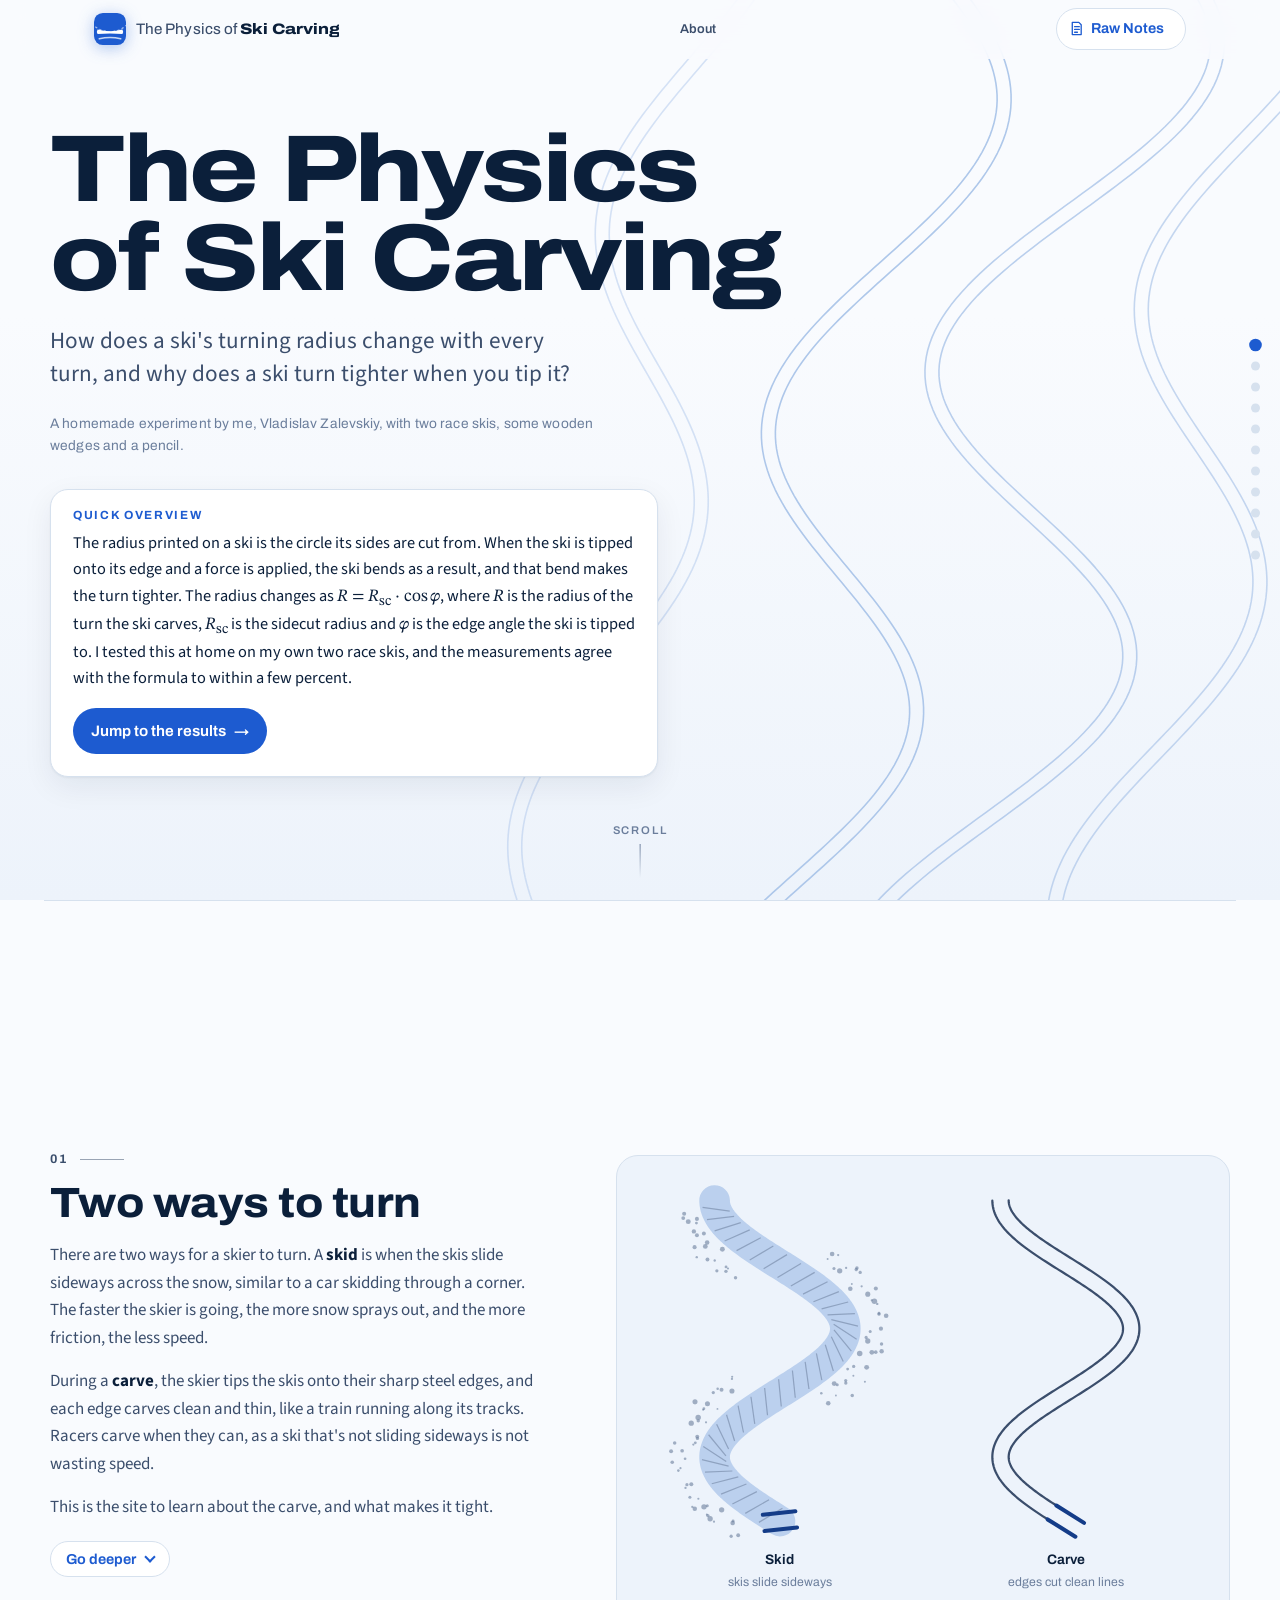
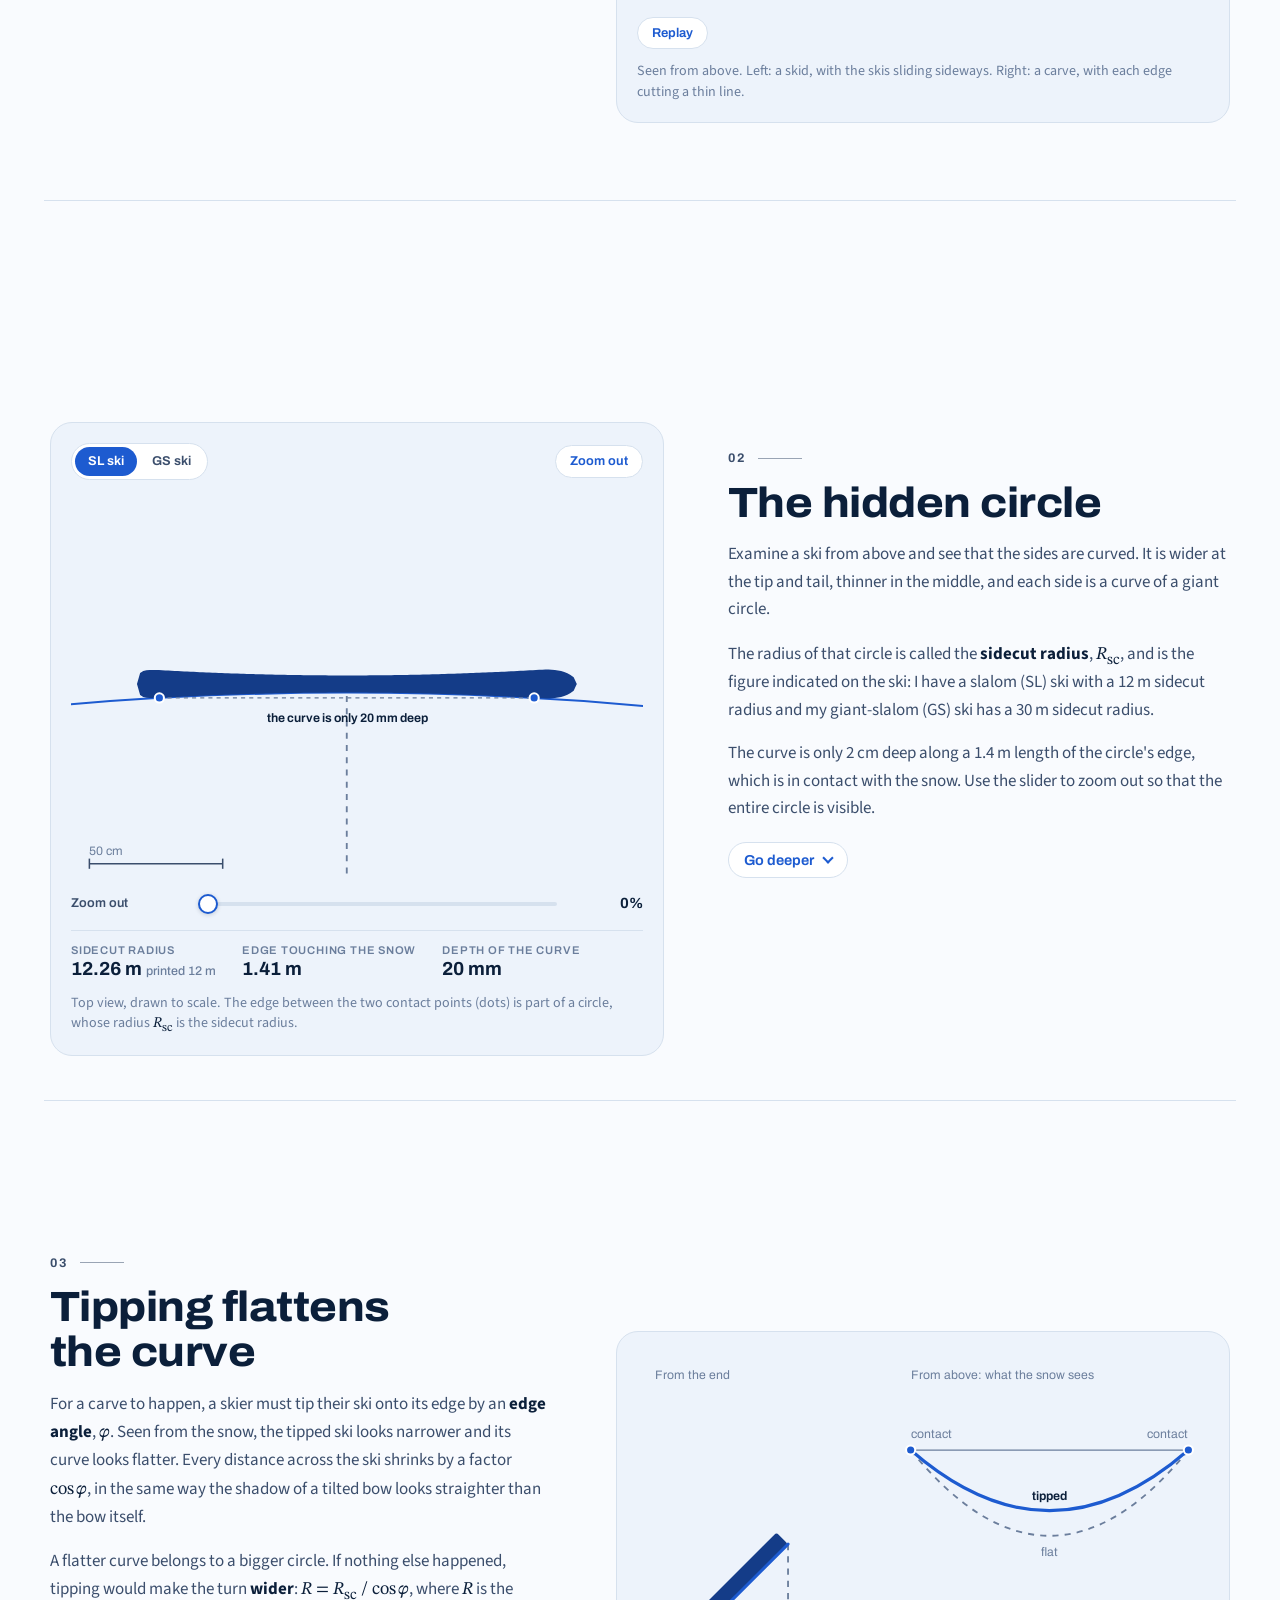
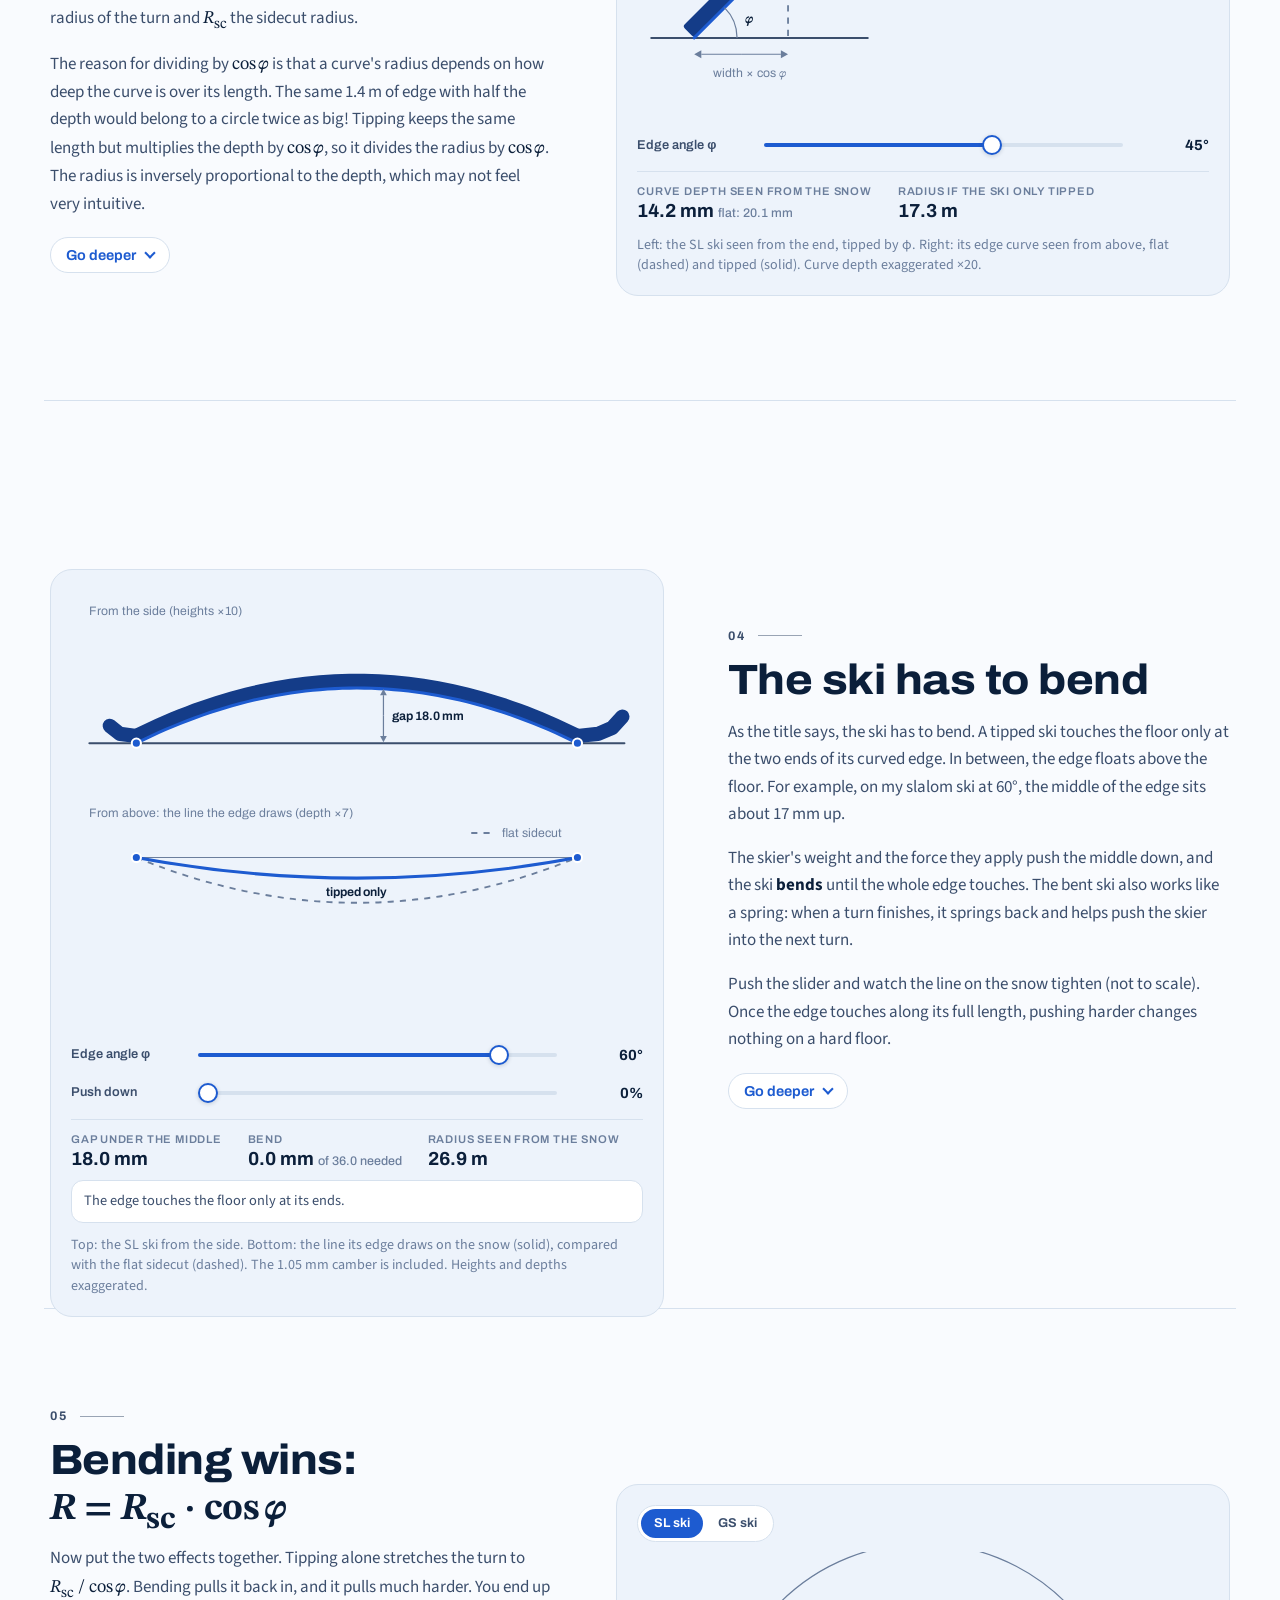
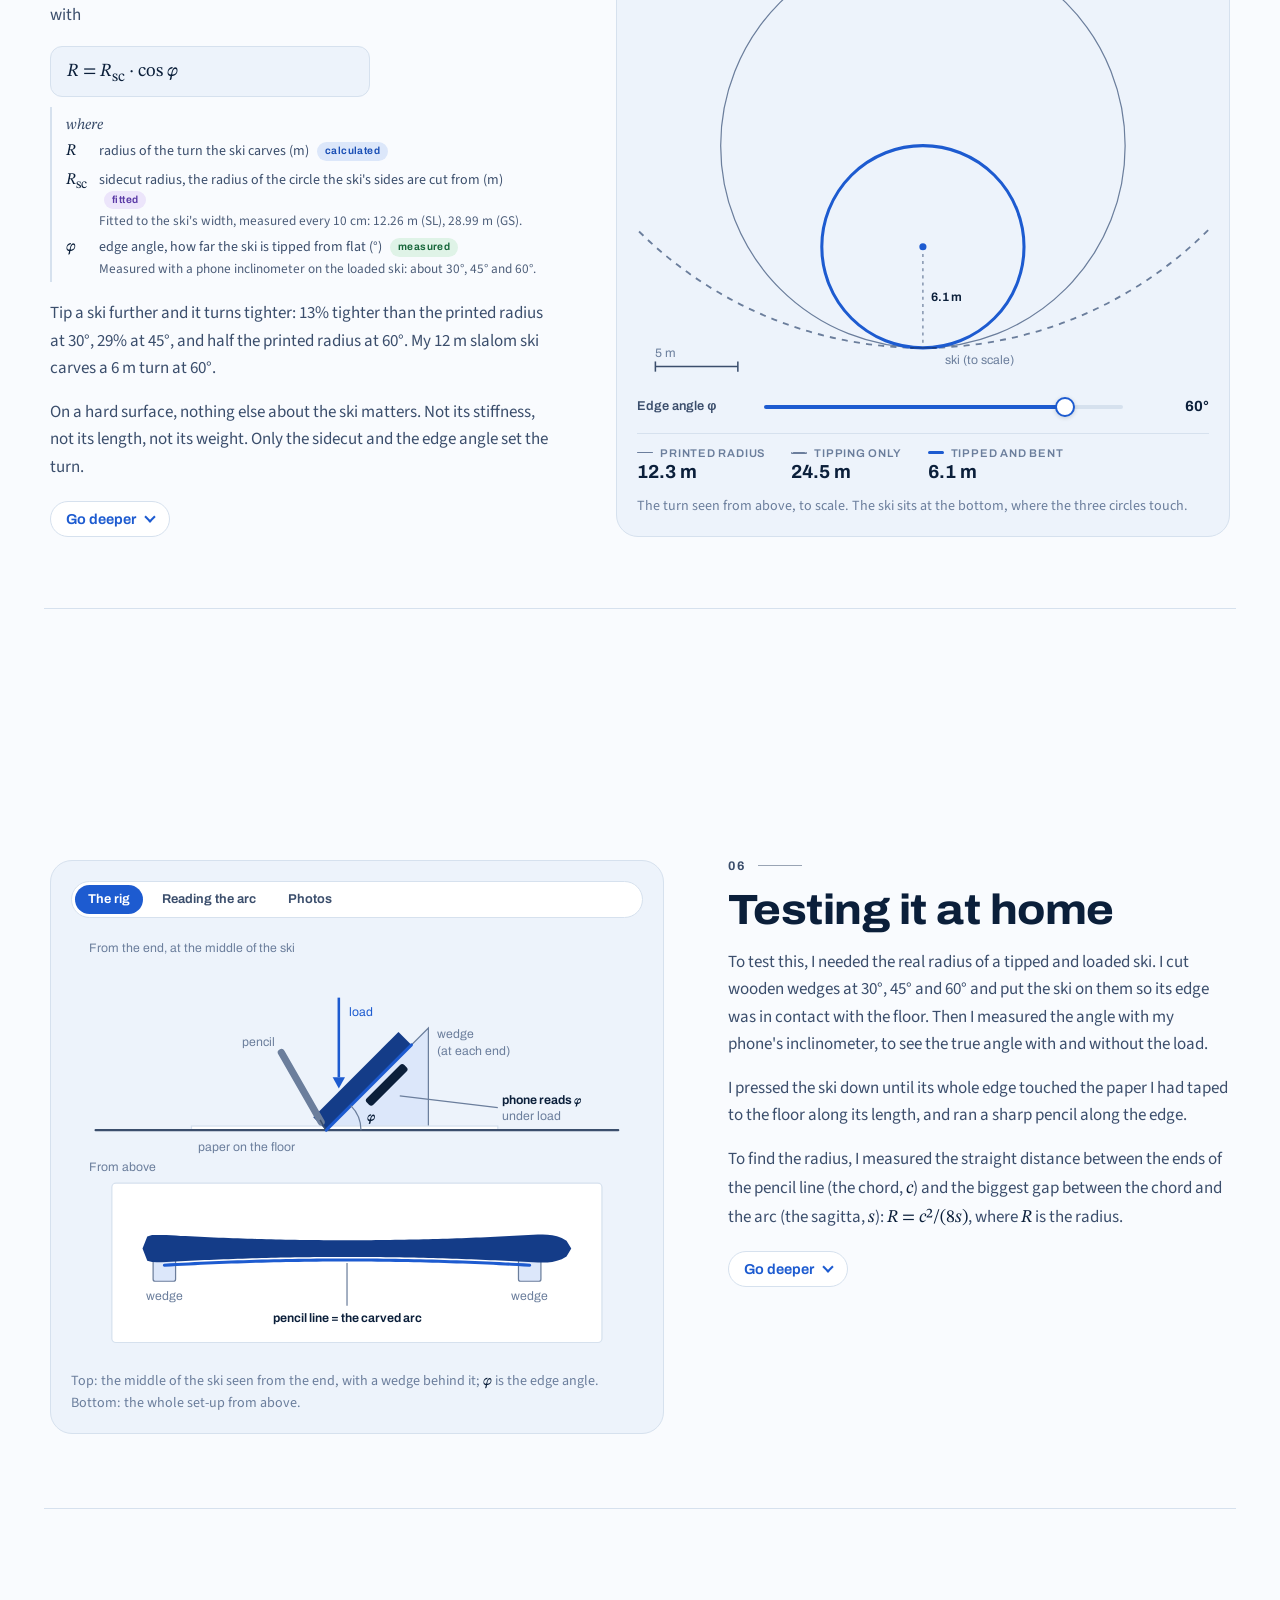
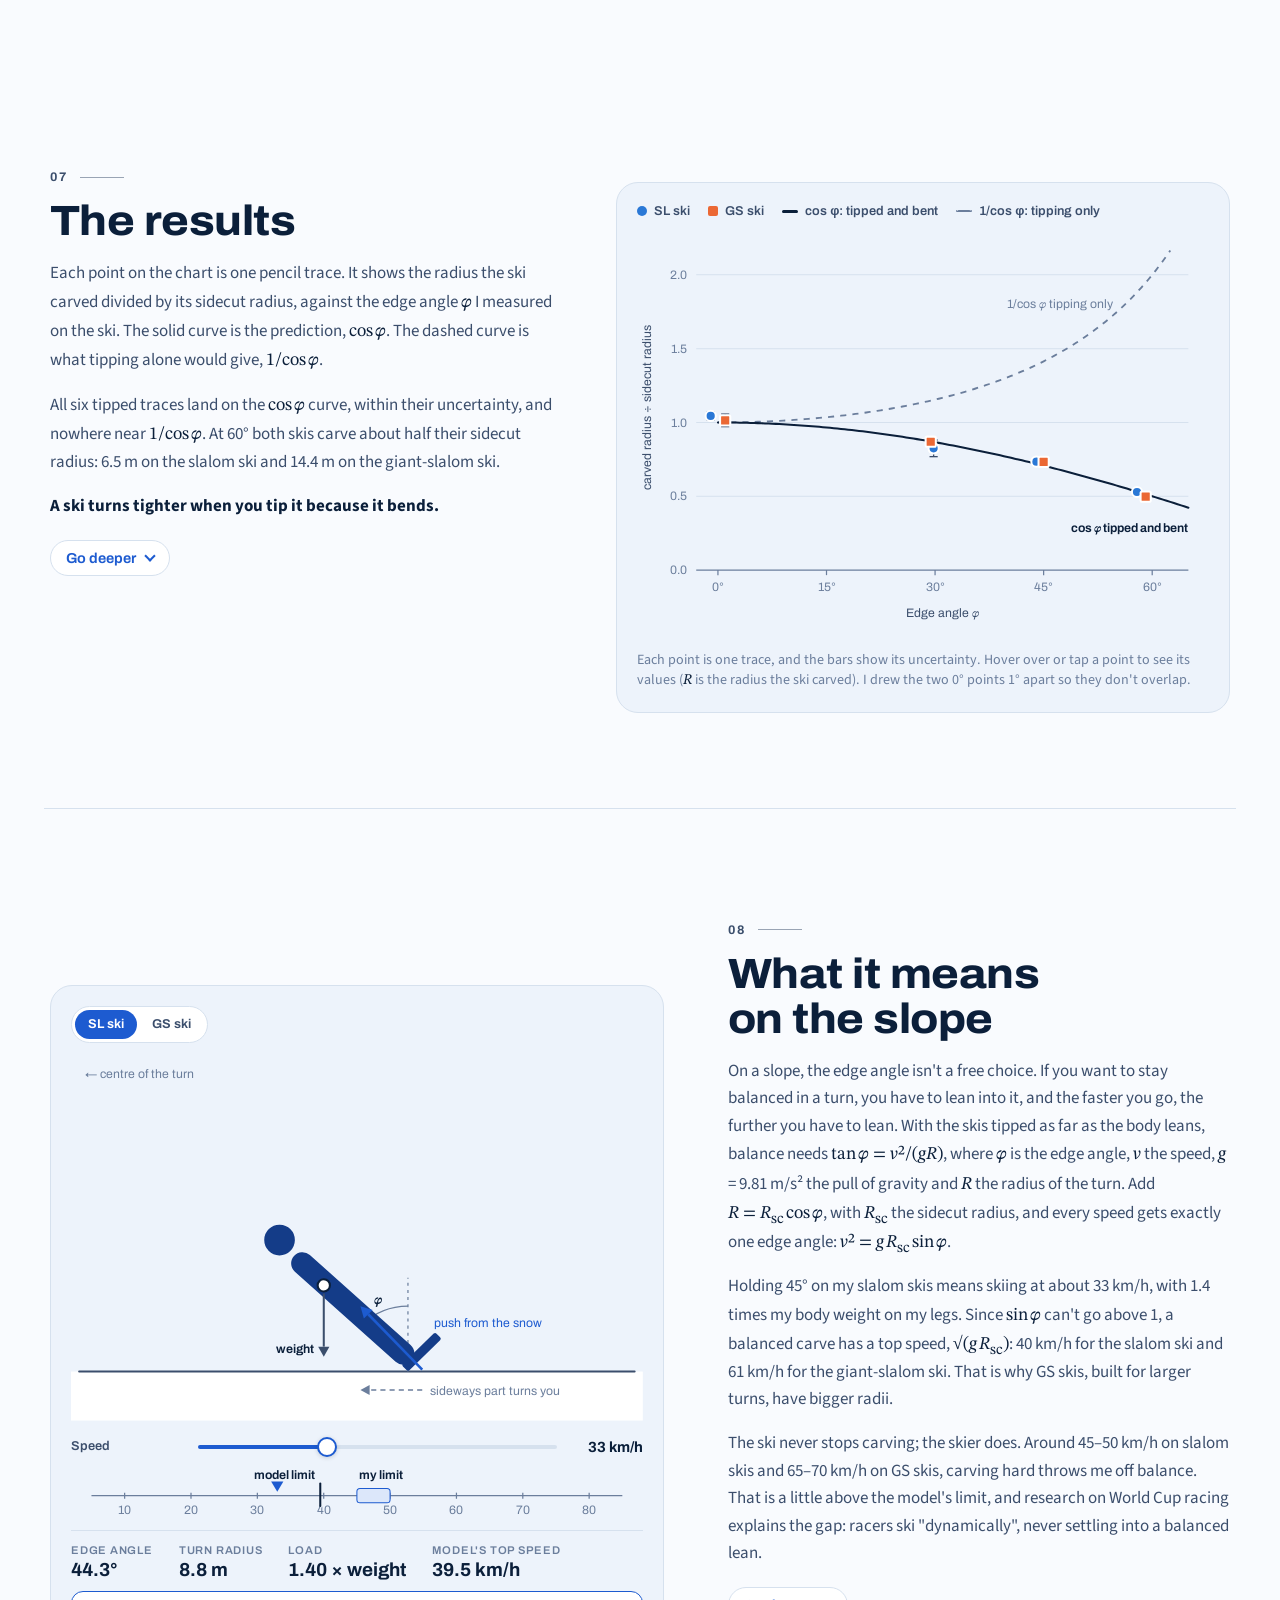
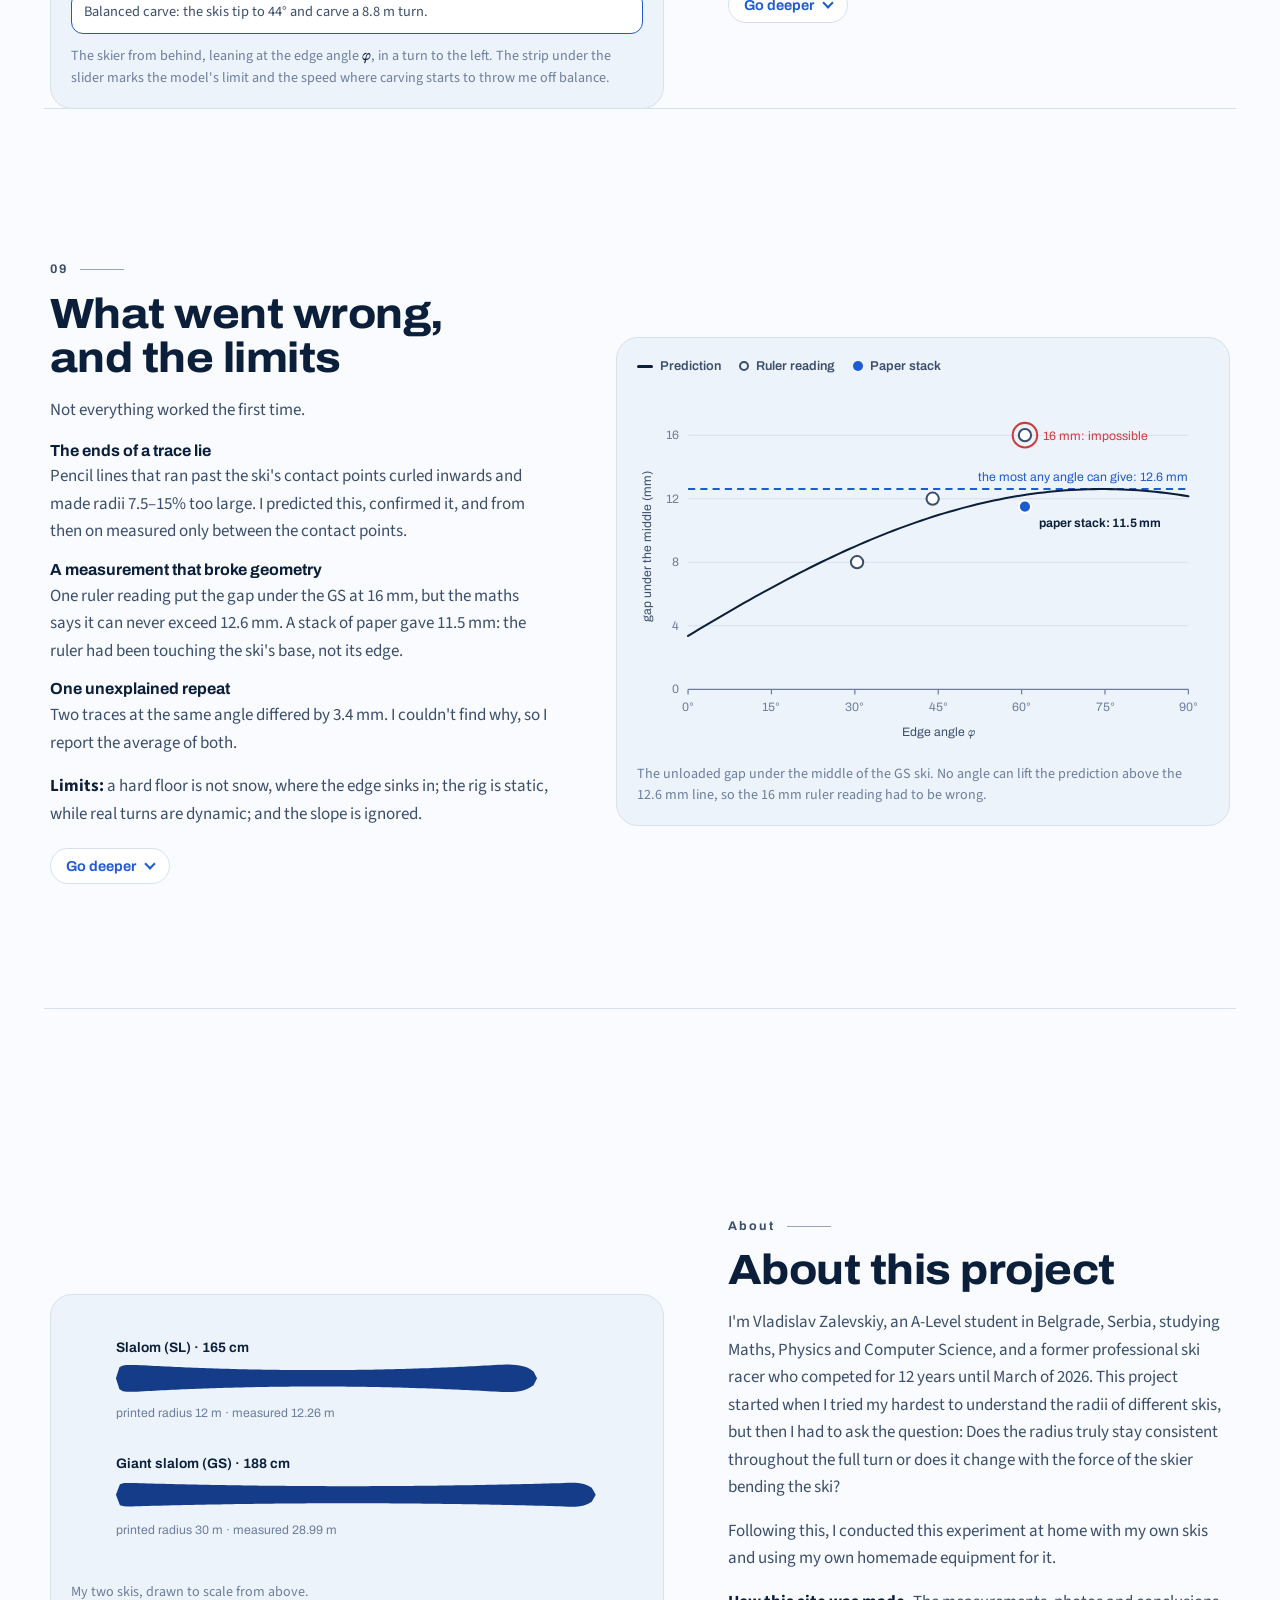
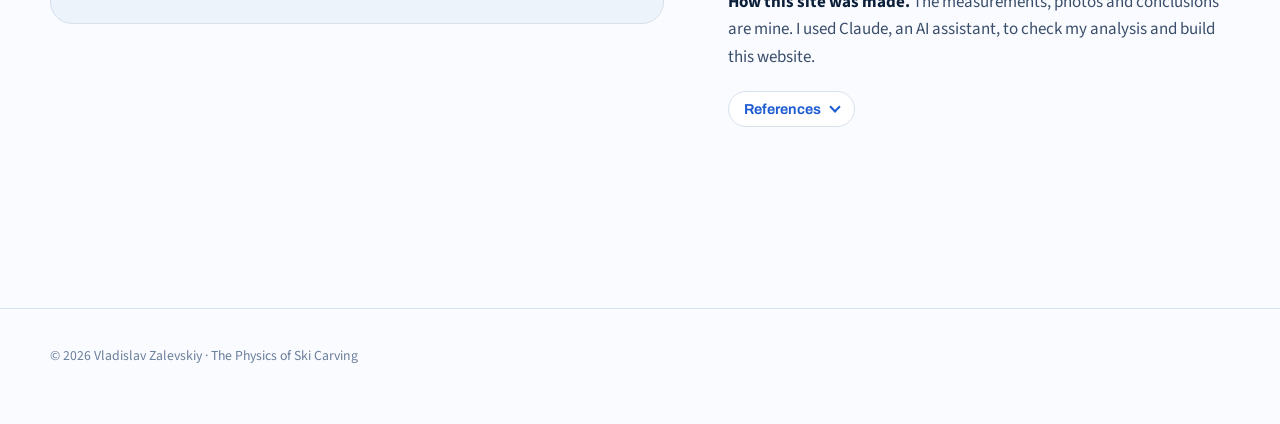
==== commit 755ccc30: "Raw Notes viewer, chapter 4 diagram and camber, plainer chapters 5-8 - Raw Notes: Vlad's whiteboard " ====
--- a/index.html
+++ b/index.html
@@ -54,9 +54,9 @@
   <div class="hero-in">
     <h1>The Physics of Ski Carving</h1>
     <p class="sub">How does a ski's turning radius change with every turn, and why does a ski turn tighter when you tip it?</p>
-    <p class="credit">A homemade experiment by Vladislav Zalevskiy, with two race skis, some wooden wedges and a pencil.</p>
+    <p class="credit">A homemade experiment by me, Vladislav Zalevskiy, with two race skis, some wooden wedges and a pencil.</p>
     <div class="tldr">
-      <h2>In 30 seconds</h2>
+      <h2>Quick overview</h2>
       <p>The radius printed on a ski is the circle its sides are cut from. When the ski is tipped onto its edge and a force is applied, the ski bends as a result, and that bend makes the turn tighter. The radius changes as <span class="m"><i>R</i> = <i>R</i><sub>sc</sub> · cos&#8201;<i>φ</i></span>, where <span class="m"><i>R</i></span> is the radius of the turn the ski carves, <span class="m"><i>R</i><sub>sc</sub></span> is the sidecut radius and <span class="m"><i>φ</i></span> is the edge angle the ski is tipped to. I tested this at home on my own two race skis, and the measurements agree with the formula to within a few percent.</p>
       <a class="jump" href="#results">Jump to the results <span aria-hidden="true">→</span></a>
     </div>
@@ -222,6 +222,16 @@
           <div><dt><span class="m"><i>φ</i></span></dt><dd>edge angle, how far the ski is tipped from flat (°) <span class="tag meas">measured</span><span class="how">60.5° (SL) and 60.6° (GS) for the gap readings.</span></dd></div>
           <div><dt><span class="m"><i>h</i></span></dt><dd>camber: how high the middle of the base arches off the floor when the ski lies flat (mm) <span class="tag meas">measured</span><span class="how">1.05&nbsp;mm (SL), 3.36&nbsp;mm (GS).</span></dd></div>
         </dl>
+        <figure class="deeper-fig panel">
+          <div class="legend"><div class="seg" role="group" aria-label="Choose a ski" id="dg4-ski"><button type="button" data-val="SL" aria-pressed="true">SL ski</button><button type="button" data-val="GS" aria-pressed="false">GS ski</button></div></div>
+          <svg id="dg4" viewBox="0 0 440 330" role="img" aria-label="The middle of a tipped ski seen from its end: the sidecut inset delta in the base splits into delta cos phi across and delta sin phi up, the camber h adds h cos phi up, and the bend b at right angles to the base closes the gap."></svg>
+          <div class="controls"><div class="ctl"><label for="dg4-phi">Edge angle φ</label><input type="range" id="dg4-phi" min="5" max="65" step="0.5" value="60"><output id="dg4-phio" for="dg4-phi">60°</output></div></div>
+          <div class="readouts">
+            <div class="ro"><div class="k">Gap</div><div class="v" id="dg4-gap">18.0 mm</div></div>
+            <div class="ro"><div class="k">Bend needed</div><div class="v" id="dg4-b">36.0 mm</div></div>
+          </div>
+          <figcaption>The middle of the ski seen from its end, to scale (8 px per mm, the same for both skis). The sidecut inset <span class="m"><i>δ</i></span> lies in the base; tipping by the edge angle <span class="m"><i>φ</i></span> splits it into <span class="m"><i>δ</i>&#8201;cos&#8201;<i>φ</i></span> across and <span class="m"><i>δ</i>&#8201;sin&#8201;<i>φ</i></span> up. The camber <span class="m"><i>h</i></span> stands at right angles to the base and adds <span class="m"><i>h</i>&#8201;cos&#8201;<i>φ</i></span> to the gap. The bend <span class="m"><i>b</i></span>, also at right angles to the base, closes the gap: <span class="m"><i>b</i>&#8201;cos&#8201;<i>φ</i></span> down and <span class="m"><i>b</i>&#8201;sin&#8201;<i>φ</i></span> across.</figcaption>
+        </figure>
         <p><strong>Where the two parts come from.</strong></p>
         <ol class="steps">
           <li><strong>The sidecut part.</strong> Look at the middle of the ski from its end. The inset <span class="m"><i>δ</i></span> lies flat in the base. Tip the base by <span class="m"><i>φ</i></span> about the line between the contact points, and <span class="m"><i>δ</i></span> becomes the hypotenuse of a right-angled triangle: <span class="m"><i>δ</i>&#8201;cos&#8201;<i>φ</i></span> across the snow and <span class="m"><i>δ</i>&#8201;sin&#8201;<i>φ</i></span> straight up. The part that goes up is the gap.</li>
@@ -243,13 +253,13 @@
         <p><strong>How much bend?</strong> Bending the ski by <span class="m"><i>b</i></span>, perpendicular to its base, lowers the edge by <span class="m"><i>b</i>&#8201;cos&#8201;<i>φ</i></span>. Closing the gap needs <span class="m"><i>b</i>&#8201;cos&#8201;<i>φ</i> = <i>δ</i>&#8201;sin&#8201;<i>φ</i> + <i>h</i>&#8201;cos&#8201;<i>φ</i></span>, so</p>
         <div class="eq"><i>b</i> = <i>δ</i> tan <i>φ</i> + <i>h</i></div>
         <dl class="where">
-          <div><dt><span class="m"><i>b</i></span></dt><dd>bend: how far the middle of the ski has to flex, at right angles to its base, to touch the floor (mm) <span class="tag calc">calculated</span><span class="how">About 37&nbsp;mm at the middle of the SL at 60°.</span></dd></div>
+          <div><dt><span class="m"><i>b</i></span></dt><dd>bend: how far the middle of the ski has to flex, at right angles to its base, to touch the floor (mm) <span class="tag calc">calculated</span><span class="how">About 37&nbsp;mm at the middle of the SL at 60.5°.</span></dd></div>
           <div><dt><span class="m"><i>δ</i></span></dt><dd>sidecut inset (mm) <span class="tag calc">calculated</span><span class="how">20.15&nbsp;mm (SL), 12.15&nbsp;mm (GS) at the middle.</span></dd></div>
           <div><dt><span class="m"><i>φ</i></span></dt><dd>edge angle (°) <span class="tag meas">measured</span><span class="how">Phone inclinometer on the loaded ski: about 30°, 45° and 60°.</span></dd></div>
           <div><dt><span class="m"><i>h</i></span></dt><dd>camber (mm) <span class="tag meas">measured</span><span class="how">1.05&nbsp;mm (SL), 3.36&nbsp;mm (GS).</span></dd></div>
           <div class="from"><dt>note</dt><dd>Divide both sides of <span class="m"><i>b</i>&#8201;cos&#8201;<i>φ</i> = <i>δ</i>&#8201;sin&#8201;<i>φ</i> + <i>h</i>&#8201;cos&#8201;<i>φ</i></span> by <span class="m">cos&#8201;<i>φ</i></span>, and use <span class="m">sin&#8201;<i>φ</i> / cos&#8201;<i>φ</i> = tan&#8201;<i>φ</i></span>.</dd></div>
         </dl>
-        <p>That is about 37&nbsp;mm at the middle of the SL at 60°. The interactive leaves out the 1&nbsp;mm camber to keep the picture simple.</p>
+        <p>That is about 37&nbsp;mm at the middle of the SL at 60.5°, the angle of my gap reading. At exactly 60° it is 36.0&nbsp;mm, which is what the interactive shows: it includes the 1.05&nbsp;mm camber.</p>
         <p><strong>Why the bend is at right angles to the base.</strong> A ski is far thinner than it is wide, so it flexes easily through its thickness and hardly at all sideways. On a tipped ski, "at right angles to the base" is tilted <span class="m"><i>φ</i></span> from vertical: the same right-angled triangle again, so the bend moves the edge <span class="m"><i>b</i>&#8201;cos&#8201;<i>φ</i></span> down and <span class="m"><i>b</i>&#8201;sin&#8201;<i>φ</i></span> across.</p>
         <p><strong>Steeper means much more bend.</strong> <span class="m">tan&#8201;<i>φ</i></span> grows fast: <span class="m">tan&#8201;30° = 1/√3</span>, <span class="m">tan&#8201;45° = 1</span>, <span class="m">tan&#8201;60° = √3</span>, and it runs off to infinity as <span class="m"><i>φ</i></span> nears 90°.</p>
       </div></div></div>
@@ -261,12 +271,12 @@
         <div class="ctl"><label for="f4-push">Push down</label><input type="range" id="f4-push" min="0" max="100" step="1" value="0"><output id="f4-pusho" for="f4-push">0%</output></div>
       </div>
       <div class="readouts">
-        <div class="ro"><div class="k">Gap under the middle</div><div class="v" id="f4-gap">17.4 mm</div></div>
-        <div class="ro"><div class="k">Bend</div><div class="v" id="f4-bend">0 mm <small>of 34.9 needed</small></div></div>
+        <div class="ro"><div class="k">Gap under the middle</div><div class="v" id="f4-gap">18.0 mm</div></div>
+        <div class="ro"><div class="k">Bend</div><div class="v" id="f4-bend">0 mm <small>of 36.0 needed</small></div></div>
         <div class="ro"><div class="k">Radius seen from the snow</div><div class="v" id="f4-r">24.5 m</div></div>
       </div>
       <div class="note" id="f4-note">The edge touches the floor only at its ends.</div>
-      <figcaption>Top: the SL ski from the side. Bottom: the line its edge draws on the snow (solid), compared with the flat sidecut (dashed). Heights and depths exaggerated.</figcaption>
+      <figcaption>Top: the SL ski from the side. Bottom: the line its edge draws on the snow (solid), compared with the flat sidecut (dashed). The 1.05&nbsp;mm camber is included. Heights and depths exaggerated.</figcaption>
     </figure>
   </div>
 </section>
@@ -277,21 +287,21 @@
     <div class="ch-text">
       <p class="ch-num">05</p>
       <h2>Bending wins: <span class="m" style="font-size:.9em"><i>R</i> = <i>R</i><sub>sc</sub> · cos&#8201;<i>φ</i></span></h2>
-      <p>Put the two effects together. Tipping alone would stretch the turn to <span class="m"><i>R</i><sub>sc</sub> / cos&#8201;<i>φ</i></span>, but bending pulls it in so much that the result is</p>
+      <p>Now put the two effects together. Tipping alone stretches the turn to <span class="m"><i>R</i><sub>sc</sub> / cos&#8201;<i>φ</i></span>. Bending pulls it back in, and it pulls much harder. You end up with</p>
       <div class="eq" style="max-width:20rem"><i>R</i> = <i>R</i><sub>sc</sub> · cos <i>φ</i></div>
       <dl class="where">
         <div><dt><span class="m"><i>R</i></span></dt><dd>radius of the turn the ski carves (m) <span class="tag calc">calculated</span></dd></div>
         <div><dt><span class="m"><i>R</i><sub>sc</sub></span></dt><dd>sidecut radius, the radius of the circle the ski's sides are cut from (m) <span class="tag fit">fitted</span><span class="how">Fitted to the ski's width, measured every 10&nbsp;cm: 12.26&nbsp;m (SL), 28.99&nbsp;m (GS).</span></dd></div>
         <div><dt><span class="m"><i>φ</i></span></dt><dd>edge angle, how far the ski is tipped from flat (°) <span class="tag meas">measured</span><span class="how">Measured with a phone inclinometer on the loaded ski: about 30°, 45° and 60°.</span></dd></div>
       </dl>
-      <p>The more you tip a ski, the tighter it turns: 13% tighter than the printed radius at 30°, 29% at 45°, and half at 60°. My 12&nbsp;m slalom ski carves a 6&nbsp;m turn at 60°.</p>
-      <p>On a hard surface nothing else about the ski matters, not its stiffness, length or weight. Only the sidecut and the edge angle.</p>
+      <p>Tip a ski further and it turns tighter: 13% tighter than the printed radius at 30°, 29% at 45°, and half the printed radius at 60°. My 12&nbsp;m slalom ski carves a 6&nbsp;m turn at 60°.</p>
+      <p>On a hard surface, nothing else about the ski matters. Not its stiffness, not its length, not its weight. Only the sidecut and the edge angle set the turn.</p>
       <button class="more-btn" type="button" aria-expanded="false" aria-controls="d5"><span>Go deeper</span><span class="chev" aria-hidden="true"></span></button>
       <div class="deeper" id="d5" aria-hidden="true" inert><div class="deeper-in"><div class="deeper-body">
-        <p>Follow one point of the edge, set in by <span class="m"><i>δ</i></span> from the line between the contact points.</p>
+        <p>Pick one point on the edge. It sits <span class="m"><i>δ</i></span> in from the line between the contact points. Follow it through three moves.</p>
         <ol class="steps">
-          <li><strong>Tip the ski by <span class="m"><i>φ</i></span>.</strong> The inset now splits into <span class="m"><i>δ</i>&#8201;cos&#8201;<i>φ</i></span> across the snow and <span class="m"><i>δ</i>&#8201;sin&#8201;<i>φ</i></span> up off the snow, which is the gap.</li>
-          <li><strong>Bend the ski by <span class="m"><i>b</i></span></strong>, perpendicular to its base. That moves the point down by <span class="m"><i>b</i>&#8201;cos&#8201;<i>φ</i></span> and across by <span class="m"><i>b</i>&#8201;sin&#8201;<i>φ</i></span>. On a tipped ski, "perpendicular to the base" leans <span class="m"><i>φ</i></span> away from vertical, like the normal reaction on a slope in mechanics, which is why the bend splits into these two parts. Both "across" parts point the same way, away from the line between the contact points.</li>
+          <li><strong>Tip the ski by <span class="m"><i>φ</i></span>.</strong> The inset splits into two parts: <span class="m"><i>δ</i>&#8201;cos&#8201;<i>φ</i></span> across the snow and <span class="m"><i>δ</i>&#8201;sin&#8201;<i>φ</i></span> up off it. The up part is the gap.</li>
+          <li><strong>Bend the ski by <span class="m"><i>b</i></span></strong>, at right angles to its base. On a tipped ski that direction leans <span class="m"><i>φ</i></span> away from vertical, just like the normal reaction on a slope in mechanics. So the bend moves the point <span class="m"><i>b</i>&#8201;cos&#8201;<i>φ</i></span> down and <span class="m"><i>b</i>&#8201;sin&#8201;<i>φ</i></span> across. Both across parts point the same way: away from the line between the contact points.</li>
           <li><strong>The edge touches the snow</strong> when the bend cancels the lift: <span class="m"><i>b</i>&#8201;cos&#8201;<i>φ</i> = <i>δ</i>&#8201;sin&#8201;<i>φ</i></span>, so <span class="m"><i>b</i> = <i>δ</i>&#8201;tan&#8201;<i>φ</i></span>.</li>
           <li><strong>Add up the distance across the snow:</strong></li>
         </ol>
@@ -301,12 +311,12 @@
           <div><dt><span class="m"><i>φ</i></span></dt><dd>edge angle, how far the ski is tipped from flat (°) <span class="tag meas">measured</span><span class="how">Phone inclinometer on the loaded ski: about 30°, 45° and 60°.</span></dd></div>
           <div class="from"><dt>note</dt><dd>Uses <span class="m">tan&#8201;<i>φ</i> = sin&#8201;<i>φ</i> / cos&#8201;<i>φ</i></span> and <span class="m">cos²<i>φ</i> + sin²<i>φ</i> = 1</span>, which is Pythagoras in a right-angled triangle with hypotenuse 1.</dd></div>
         </dl>
-        <p><strong>The algebra, slowly.</strong> Write <span class="m">tan&#8201;<i>φ</i></span> as <span class="m">sin&#8201;<i>φ</i> / cos&#8201;<i>φ</i></span>, so the second term is <span class="m"><i>δ</i>&#8201;sin²<i>φ</i> / cos&#8201;<i>φ</i></span>. Put the first term over the same bottom, <span class="m"><i>δ</i>&#8201;cos²<i>φ</i> / cos&#8201;<i>φ</i></span>, and add the tops. The top is then <span class="m"><i>δ</i>(cos²<i>φ</i> + sin²<i>φ</i>)</span>, which is just <span class="m"><i>δ</i></span> at every angle.</p>
-        <p>Every inset is multiplied by <span class="m">1/cos&#8201;<i>φ</i></span>, so the curve on the snow is <span class="m">1/cos&#8201;<i>φ</i></span> times deeper. Since <span class="m"><i>R</i> = <i>c</i>²/(8<i>s</i>)</span>, a deeper curve over the same chord has a smaller radius, and <span class="m"><i>R</i> = <i>R</i><sub>sc</sub>&#8201;cos&#8201;<i>φ</i></span>.</p>
-        <p>In symbols: the sagitta <span class="m"><i>s</i></span> of the flat sidecut becomes <span class="m"><i>s</i>/cos&#8201;<i>φ</i></span> on the snow, while the chord <span class="m"><i>c</i></span> stays the same, so the radius of the turn is <span class="m"><i>R</i> = <i>c</i>²&#8201;cos&#8201;<i>φ</i>/(8<i>s</i>) = <i>R</i><sub>sc</sub>&#8201;cos&#8201;<i>φ</i></span>, with <span class="m"><i>R</i><sub>sc</sub></span> the sidecut radius.</p>
-        <p><strong>Tipping against bending.</strong> Tipping alone multiplies every inset by <span class="m">cos&#8201;<i>φ</i></span> (chapter 3); tipping and bending multiply it by <span class="m">1/cos&#8201;<i>φ</i></span>. One gives a turn of <span class="m"><i>R</i><sub>sc</sub> / cos&#8201;<i>φ</i></span>, the other <span class="m"><i>R</i><sub>sc</sub> · cos&#8201;<i>φ</i></span>. At 60° that is twice the sidecut radius against half of it.</p>
-        <p><strong>Why camber doesn't matter.</strong> If the edge starts lifted by an extra amount <span class="m"><i>ζ</i></span> (camber, or a raised support), the bend has to cover it too: <span class="m"><i>b</i> = <i>δ</i>&#8201;tan&#8201;<i>φ</i> + <i>ζ</i></span>. The distance across becomes <span class="m"><i>δ</i>&#8201;cos&#8201;<i>φ</i> − <i>ζ</i>&#8201;sin&#8201;<i>φ</i> + <i>b</i>&#8201;sin&#8201;<i>φ</i> = <i>δ</i>/cos&#8201;<i>φ</i></span> again. <span class="m"><i>ζ</i></span> cancels exactly, which is why my loaded measurements don't depend on camber at all.</p>
-        <p>Where the <span class="m">−<i>ζ</i>&#8201;sin&#8201;<i>φ</i></span> comes from: the extra lift is at right angles to the base, like the camber in chapter 4, so it moves the point <span class="m"><i>ζ</i>&#8201;cos&#8201;<i>φ</i></span> up and <span class="m"><i>ζ</i>&#8201;sin&#8201;<i>φ</i></span> back towards the line between the contact points. The bend then has to push down that extra lift as well, and its extra <span class="m"><i>ζ</i>&#8201;sin&#8201;<i>φ</i></span> across exactly undoes what the lift took away. The ski simply presses its arch flat.</p>
+        <p><strong>The algebra, step by step.</strong> Write <span class="m">tan&#8201;<i>φ</i></span> as <span class="m">sin&#8201;<i>φ</i> / cos&#8201;<i>φ</i></span>. The second term becomes <span class="m"><i>δ</i>&#8201;sin²<i>φ</i> / cos&#8201;<i>φ</i></span>. Put the first term over the same bottom, <span class="m"><i>δ</i>&#8201;cos²<i>φ</i> / cos&#8201;<i>φ</i></span>, and add the tops. You get <span class="m"><i>δ</i>(cos²<i>φ</i> + sin²<i>φ</i>)</span> on top, and that is just <span class="m"><i>δ</i></span> at every angle.</p>
+        <p>So bending multiplies every inset by <span class="m">1/cos&#8201;<i>φ</i></span>, and the curve on the snow gets <span class="m">1/cos&#8201;<i>φ</i></span> times deeper. A deeper curve over the same chord has a smaller radius, because <span class="m"><i>R</i> = <i>c</i>²/(8<i>s</i>)</span>. That gives <span class="m"><i>R</i> = <i>R</i><sub>sc</sub>&#8201;cos&#8201;<i>φ</i></span>.</p>
+        <p>In symbols: the sagitta <span class="m"><i>s</i></span> of the flat sidecut becomes <span class="m"><i>s</i>/cos&#8201;<i>φ</i></span> on the snow, and the chord <span class="m"><i>c</i></span> stays the same. The radius of the turn is <span class="m"><i>R</i> = <i>c</i>²&#8201;cos&#8201;<i>φ</i>/(8<i>s</i>) = <i>R</i><sub>sc</sub>&#8201;cos&#8201;<i>φ</i></span>, where <span class="m"><i>R</i><sub>sc</sub></span> is the sidecut radius.</p>
+        <p><strong>Tipping against bending.</strong> Tipping alone multiplies every inset by <span class="m">cos&#8201;<i>φ</i></span> (chapter 3). Tipping plus bending multiplies it by <span class="m">1/cos&#8201;<i>φ</i></span>. The first gives a turn of <span class="m"><i>R</i><sub>sc</sub> / cos&#8201;<i>φ</i></span>, the second <span class="m"><i>R</i><sub>sc</sub> · cos&#8201;<i>φ</i></span>. At 60° that's twice the sidecut radius against half of it.</p>
+        <p><strong>Why camber doesn't matter.</strong> Say the edge starts lifted by an extra amount <span class="m"><i>ζ</i></span> (camber, or a raised support). The bend has to cover that too: <span class="m"><i>b</i> = <i>δ</i>&#8201;tan&#8201;<i>φ</i> + <i>ζ</i></span>. The distance across becomes <span class="m"><i>δ</i>&#8201;cos&#8201;<i>φ</i> − <i>ζ</i>&#8201;sin&#8201;<i>φ</i> + <i>b</i>&#8201;sin&#8201;<i>φ</i> = <i>δ</i>/cos&#8201;<i>φ</i></span>, the same as before. <span class="m"><i>ζ</i></span> cancels exactly. That's why my loaded measurements don't depend on camber at all.</p>
+        <p>Here's where the <span class="m">−<i>ζ</i>&#8201;sin&#8201;<i>φ</i></span> comes from. The extra lift acts at right angles to the base, like the camber in chapter 4. It moves the point <span class="m"><i>ζ</i>&#8201;cos&#8201;<i>φ</i></span> up and <span class="m"><i>ζ</i>&#8201;sin&#8201;<i>φ</i></span> back towards the line between the contact points. The bend pushes that lift back down, and its extra <span class="m"><i>ζ</i>&#8201;sin&#8201;<i>φ</i></span> across undoes exactly what the lift took away. The ski just presses its arch flat.</p>
       </div></div></div>
     </div>
     <figure class="ch-fig panel">
@@ -338,7 +348,7 @@
       <p>To find the radius, I measured the straight distance between the ends of the pencil line (the chord, <span class="m"><i>c</i></span>) and the biggest gap between the chord and the arc (the sagitta, <span class="m"><i>s</i></span>): <span class="m"><i>R</i> = <i>c</i>²/(8<i>s</i>)</span>, where <span class="m"><i>R</i></span> is the radius.</p>
       <button class="more-btn" type="button" aria-expanded="false" aria-controls="d6"><span>Go deeper</span><span class="chev" aria-hidden="true"></span></button>
       <div class="deeper" id="d6" aria-hidden="true" inert><div class="deeper-in"><div class="deeper-body">
-        <p><strong>Why <span class="m"><i>R</i> = <i>c</i>²/(8<i>s</i>)</span>.</strong> Join the circle's centre to one end of the chord and to the middle of the arc. Pythagoras gives</p>
+        <p><strong>Why <span class="m"><i>R</i> = <i>c</i>²/(8<i>s</i>)</span>.</strong> Draw a line from the circle's centre to one end of the chord, and another to the middle of the arc. You get a right-angled triangle, and Pythagoras gives</p>
         <div class="eq">(<i>R</i> − <i>s</i>)² + (<i>c</i>/2)² = <i>R</i>²  ⇒  <i>R</i> = <span class="frac"><span><i>c</i>²</span><span>8<i>s</i></span></span> + <span class="frac"><span><i>s</i></span><span>2</span></span></div>
         <dl class="where">
           <div><dt><span class="m"><i>R</i></span></dt><dd>radius of the circle the pencil arc belongs to: the radius the ski carves (m) <span class="tag calc">calculated</span><span class="how">From each trace's chord and sagitta, e.g. 9.00&nbsp;m for the SL at 44.0°.</span></dd></div>
@@ -351,12 +361,12 @@
           <figcaption>The right-angled triangle behind <span class="m"><i>R</i> = <i>c</i>²/(8<i>s</i>)</span>. <span class="m"><i>R</i></span> is the radius, <span class="m"><i>c</i></span> the chord and <span class="m"><i>s</i></span> the sagitta. The sagitta is drawn far deeper than on a real trace.</figcaption>
         </figure>
         <ol class="steps">
-          <li><strong>The triangle.</strong> Its corners are the circle's centre, the middle of the chord and one end of the chord. The side from the centre to the end of the chord is a radius, <span class="m"><i>R</i></span>. The side along the chord is half of it, <span class="m"><i>c</i>/2</span>. The radius to the middle of the arc is also <span class="m"><i>R</i></span> long, and the last <span class="m"><i>s</i></span> of it sticks out past the chord, so the third side is <span class="m"><i>R</i> − <i>s</i></span>. The angle at the middle of the chord is a right angle, because a line from the centre to the middle of a chord always meets it at 90°.</li>
-          <li><strong>Expand.</strong> <span class="m"><i>R</i>² − 2<i>Rs</i> + <i>s</i>² + <i>c</i>²/4 = <i>R</i>²</span>. The <span class="m"><i>R</i>²</span> cancels on both sides, leaving <span class="m">2<i>Rs</i> = <i>s</i>² + <i>c</i>²/4</span>.</li>
-          <li><strong>Divide by <span class="m">2<i>s</i></span></strong> and you have <span class="m"><i>R</i> = <i>c</i>²/(8<i>s</i>) + <i>s</i>/2</span>.</li>
+          <li><strong>The triangle.</strong> Its corners are the circle's centre, the middle of the chord and one end of the chord. The side from the centre to the end of the chord is a radius, <span class="m"><i>R</i></span>. The side along the chord is half the chord, <span class="m"><i>c</i>/2</span>. The radius to the middle of the arc is also <span class="m"><i>R</i></span> long, but its last <span class="m"><i>s</i></span> sticks out past the chord, so the third side is <span class="m"><i>R</i> − <i>s</i></span>. The corner at the middle of the chord is 90°, because a line from the centre to the middle of a chord always meets it at a right angle.</li>
+          <li><strong>Expand.</strong> <span class="m"><i>R</i>² − 2<i>Rs</i> + <i>s</i>² + <i>c</i>²/4 = <i>R</i>²</span>. <span class="m"><i>R</i>²</span> cancels on both sides, which leaves <span class="m">2<i>Rs</i> = <i>s</i>² + <i>c</i>²/4</span>.</li>
+          <li><strong>Divide by <span class="m">2<i>s</i></span></strong> and you get <span class="m"><i>R</i> = <i>c</i>²/(8<i>s</i>) + <i>s</i>/2</span>.</li>
         </ol>
-        <p>With <span class="m"><i>s</i></span> about 2&nbsp;cm and <span class="m"><i>R</i></span> about 10&nbsp;m, the <span class="m"><i>s</i>/2</span> term is 1&nbsp;cm in 10&nbsp;m, under 0.1%, so I dropped it.</p>
-        <p><strong>How precise.</strong> I read the sagitta to ±0.5&nbsp;mm and the chord to ±5&nbsp;mm. Because <span class="m"><i>R</i></span> depends on <span class="m"><i>c</i>²/<i>s</i></span>, the uncertainties combine as</p>
+        <p>On my traces <span class="m"><i>s</i></span> is about 2&nbsp;cm and <span class="m"><i>R</i></span> is about 10&nbsp;m, so the <span class="m"><i>s</i>/2</span> term is 1&nbsp;cm in 10&nbsp;m. That's under 0.1%, so I dropped it.</p>
+        <p><strong>How precise.</strong> I read the sagitta to ±0.5&nbsp;mm and the chord to ±5&nbsp;mm. <span class="m"><i>R</i></span> depends on <span class="m"><i>c</i>²/<i>s</i></span>, so the uncertainties combine like this:</p>
         <div class="eq"><span class="frac"><span>Δ<i>R</i></span><span><i>R</i></span></span> = √( (2Δ<i>c</i>/<i>c</i>)² + (Δ<i>s</i>/<i>s</i>)² )</div>
         <dl class="where">
           <div><dt><span class="m">Δ<i>R</i></span></dt><dd>uncertainty in the radius: how far the true value could be from <span class="m"><i>R</i></span> (m) <span class="tag calc">calculated</span><span class="how">2–4% of <span class="m"><i>R</i></span> per trace, e.g. ±0.18&nbsp;m on 9.00&nbsp;m.</span></dd></div>
@@ -367,15 +377,15 @@
           <div><dt><span class="m"><i>s</i></span></dt><dd>sagitta (mm) <span class="tag meas">measured</span><span class="how">e.g. 27.6&nbsp;mm for the SL at 44°.</span></dd></div>
           <div class="from"><dt>note</dt><dd>The 2 is there because <span class="m"><i>c</i></span> is squared. Adding the two parts as squares assumes the two reading errors are independent (see below).</dd></div>
         </dl>
-        <p>which is 2–4% per trace. The sagitta reading is the biggest part.</p>
+        <p>That comes to 2–4% per trace. The sagitta reading causes most of it.</p>
         <ol class="steps">
-          <li><strong>Each reading on its own.</strong> <span class="m"><i>R</i></span> goes as <span class="m"><i>c</i>²</span>, so a 1% error in the chord makes a 2% error in the radius. <span class="m"><i>R</i></span> goes as <span class="m">1/<i>s</i></span>, so a 1% error in the sagitta makes a 1% error in the radius. With calculus: <span class="m">ln&#8201;<i>R</i> = 2&#8201;ln&#8201;<i>c</i> − ln&#8201;<i>s</i> − ln&#8201;8</span>, and differentiating gives <span class="m">Δ<i>R</i>/<i>R</i> ≈ 2Δ<i>c</i>/<i>c</i> − Δ<i>s</i>/<i>s</i></span> for small changes.</li>
-          <li><strong>Putting them together.</strong> In A-level physics you add the two percentages, <span class="m">2Δ<i>c</i>/<i>c</i> + Δ<i>s</i>/<i>s</i></span>. That is the worst case, with both errors pushing the same way. If the two errors are independent, they are as likely to partly cancel as to add, and the fair combination is the square root of the sum of squares, like the hypotenuse of a triangle whose sides are the two parts. It always comes out a little smaller than the worst case.</li>
-          <li><strong>An example.</strong> For my SL trace at 44°, <span class="m">Δ<i>s</i>/<i>s</i> = 0.5/27.6</span> and <span class="m">2Δ<i>c</i>/<i>c</i> = 2 × 5/1410</span>. The sagitta part is more than twice the chord part, and together they give the ±0.18&nbsp;m on 9.00&nbsp;m in the results. The sagitta is only a few centimetres, so half a millimetre is a big fraction of it; the chord is over a metre, so 5&nbsp;mm hardly matters.</li>
+          <li><strong>Each reading on its own.</strong> Use the usual rule for percentage uncertainties: when a quantity is raised to a power, multiply its percentage uncertainty by that power. <span class="m"><i>R</i></span> goes as <span class="m"><i>c</i>²</span>, so a 1% error in the chord gives a 2% error in the radius. That's the 2 in front of <span class="m">Δ<i>c</i>/<i>c</i></span>. <span class="m"><i>R</i></span> goes as <span class="m">1/<i>s</i></span>, so a 1% error in the sagitta gives a 1% error in the radius.</li>
+          <li><strong>Putting them together.</strong> In A-level physics you add the two percentages: <span class="m">2Δ<i>c</i>/<i>c</i> + Δ<i>s</i>/<i>s</i></span>. That's the worst case, where both errors push the same way. My two readings are independent, so they're as likely to partly cancel as to add. The fairer combination squares each part, adds the squares and takes the square root, like finding the hypotenuse of a triangle whose sides are the two parts. It always comes out a little smaller than the worst case.</li>
+          <li><strong>An example.</strong> On my SL trace at 44°, <span class="m">Δ<i>s</i>/<i>s</i> = 0.5/27.6</span> and <span class="m">2Δ<i>c</i>/<i>c</i> = 2 × 5/1410</span>. The sagitta part is more than twice the chord part. Together they give the ±0.18&nbsp;m on 9.00&nbsp;m in the results. The sagitta is only a few centimetres long, so half a millimetre is a big share of it. The chord is over a metre, so 5&nbsp;mm hardly matters.</li>
         </ol>
-        <p><strong>The angle.</strong> I read the edge angle <span class="m"><i>φ</i></span> with the phone at the tip end, the middle and the tail end of the loaded ski. The angle varied by at most 1.3° along the ski, so I used the reading at the middle.</p>
-        <p><strong>Checking the method.</strong> With the ski flat (0°), the pencil traces gave 12.80&nbsp;±&nbsp;0.34&nbsp;m for the SL and 29.40&nbsp;±&nbsp;1.23&nbsp;m for the GS, matching the radii from the width measurements in chapter 2. Pencil and ruler agree.</p>
-        <p>In total: eight traces (two skis at 0°, 30°, 45° and 60°) plus a repeat of the SL at 30°.</p>
+        <p><strong>The angle.</strong> I read the edge angle <span class="m"><i>φ</i></span> with my phone at the tip end, the middle and the tail end of the loaded ski. It changed by at most 1.3° along the ski, so I used the reading at the middle.</p>
+        <p><strong>Checking the method.</strong> I traced both skis flat (0°) as well. The pencil gave 12.80&nbsp;±&nbsp;0.34&nbsp;m for the SL and 29.40&nbsp;±&nbsp;1.23&nbsp;m for the GS, which matches the radii from the width measurements in chapter 2. The pencil and the ruler agree.</p>
+        <p>In total I made eight traces (two skis at 0°, 30°, 45° and 60°), plus a repeat of the SL at 30°.</p>
       </div></div></div>
     </div>
     <figure class="ch-fig panel">
@@ -401,12 +411,12 @@
       </div>
       <div id="f6-photos" role="tabpanel" hidden>
         <div class="photos">
-          <div class="ph">Photo coming soon:<br>the rig with the wedges</div>
-          <div class="ph">Photo coming soon:<br>the loaded ski on the 60° wedges</div>
-          <div class="ph">Photo coming soon:<br>the phone reading the angle</div>
-          <div class="ph">Photo coming soon:<br>a pencil trace with chord and sagitta</div>
+          <figure class="shot"><a href="photos/wedges.jpg" target="_blank" rel="noopener"><img src="photos/wedges.jpg" alt="Workbench with a saw, protractor, pencils and the wooden wedges cut for the experiment" loading="lazy" width="1500" height="2000"></a><figcaption>Cutting the wooden wedges</figcaption></figure>
+          <figure class="shot"><a href="photos/paper-trace.jpg" target="_blank" rel="noopener"><img src="photos/paper-trace.jpg" alt="Paper taped to the floor in a long strip with a pencil line and a tape measure laid along it" loading="lazy" width="1500" height="2000"></a><figcaption>The paper strip, a pencil line and the tape measure</figcaption></figure>
+          <figure class="shot"><a href="photos/ski-on-wedge.jpg" target="_blank" rel="noopener"><img src="photos/ski-on-wedge.jpg" alt="A ski resting on its edge on a wooden wedge, next to the paper on the floor" loading="lazy" width="1500" height="2000"></a><figcaption>A ski tipped on its wedge</figcaption></figure>
+          <figure class="shot"><a href="photos/ski-on-paper.jpg" target="_blank" rel="noopener"><img src="photos/ski-on-paper.jpg" alt="A Fischer ski lying on the paper strip, with wedges at the far end" loading="lazy" width="1500" height="2000"></a><figcaption>A ski on the paper strip</figcaption></figure>
         </div>
-        <figcaption>These will be replaced with my photos from the experiment.</figcaption>
+        <figcaption>Photos from the experiment. Tap one to see it full size.</figcaption>
       </div>
     </figure>
   </div>
@@ -418,21 +428,21 @@
     <div class="ch-text">
       <p class="ch-num">07</p>
       <h2>The results</h2>
-      <p>Each point is one pencil trace: the radius it carved divided by the ski's sidecut radius, plotted against the edge angle <span class="m"><i>φ</i></span> measured on the ski. The solid curve is the prediction, <span class="m">cos&#8201;<i>φ</i></span>. The dashed curve is what tipping alone would give, <span class="m">1/cos&#8201;<i>φ</i></span>.</p>
-      <p>All six tipped traces sit on the <span class="m">cos&#8201;<i>φ</i></span> curve, within their measurement uncertainty, and nowhere near <span class="m">1/cos&#8201;<i>φ</i></span>. At 60° both skis carve about half their sidecut radius: 6.5&nbsp;m for the slalom ski and 14.4&nbsp;m for the giant-slalom ski.</p>
+      <p>Each point on the chart is one pencil trace. It shows the radius the ski carved divided by its sidecut radius, against the edge angle <span class="m"><i>φ</i></span> I measured on the ski. The solid curve is the prediction, <span class="m">cos&#8201;<i>φ</i></span>. The dashed curve is what tipping alone would give, <span class="m">1/cos&#8201;<i>φ</i></span>.</p>
+      <p>All six tipped traces land on the <span class="m">cos&#8201;<i>φ</i></span> curve, within their uncertainty, and nowhere near <span class="m">1/cos&#8201;<i>φ</i></span>. At 60° both skis carve about half their sidecut radius: 6.5&nbsp;m on the slalom ski and 14.4&nbsp;m on the giant-slalom ski.</p>
       <p><strong>A ski turns tighter when you tip it because it bends.</strong></p>
       <button class="more-btn" type="button" aria-expanded="false" aria-controls="d7"><span>Go deeper</span><span class="chev" aria-hidden="true"></span></button>
       <div class="deeper" id="d7" aria-hidden="true" inert><div class="deeper-in"><div class="deeper-body">
-        <p><strong>Testing the shape of the law.</strong> Suppose the carved radius follows <span class="m"><i>R</i>/<i>R</i><sub>sc</sub> = cos<sup><i>n</i></sup>&#8201;<i>φ</i></span>, where <span class="m"><i>R</i><sub>sc</sub></span> is the sidecut radius, <span class="m"><i>φ</i></span> the edge angle and <span class="m"><i>n</i></span> a power for the data to decide. Tipping plus bending predicts <span class="m"><i>n</i> = +1</span>; tipping alone predicts <span class="m"><i>n</i> = −1</span>. Fitting the six tipped traces gives</p>
+        <p><strong>Testing the shape of the law.</strong> Say the carved radius follows <span class="m"><i>R</i>/<i>R</i><sub>sc</sub> = cos<sup><i>n</i></sup>&#8201;<i>φ</i></span>, where <span class="m"><i>R</i><sub>sc</sub></span> is the sidecut radius, <span class="m"><i>φ</i></span> the edge angle and <span class="m"><i>n</i></span> a power the data decide. Tipping plus bending predicts <span class="m"><i>n</i> = +1</span>. Tipping alone predicts <span class="m"><i>n</i> = −1</span>. Fitting the six tipped traces gives</p>
         <div class="eq"><i>n</i> = 1.01 ± 0.02</div>
         <dl class="where">
           <div><dt><span class="m"><i>n</i></span></dt><dd>the power of <span class="m">cos&#8201;<i>φ</i></span> in <span class="m"><i>R</i>/<i>R</i><sub>sc</sub> = cos<sup><i>n</i></sup>&#8201;<i>φ</i></span> (no unit) <span class="tag fit">fitted</span><span class="how">Fitted to the six tipped traces: 1.01&nbsp;±&nbsp;0.02 using the sidecut radii, 1.07&nbsp;±&nbsp;0.04 from the traces alone.</span></dd></div>
         </dl>
         <figure class="deeper-fig panel">
           <svg id="dg7" viewBox="0 0 440 320" role="img" aria-label="Curves of cos to the power n against edge angle for n equal to minus 1, 0, 1 and 2, with the six measured traces lying on the n equals 1 curve."></svg>
-          <figcaption>What different powers <span class="m"><i>n</i></span> would look like: <span class="m"><i>R</i>/<i>R</i><sub>sc</sub> = cos<sup><i>n</i></sup>&#8201;<i>φ</i></span>, with <span class="m"><i>R</i></span> the carved radius, <span class="m"><i>R</i><sub>sc</sub></span> the sidecut radius and <span class="m"><i>φ</i></span> the edge angle. The dots are my six tipped traces (SL round, GS square); they sit on <span class="m"><i>n</i> = 1</span>.</figcaption>
+          <figcaption>What each power <span class="m"><i>n</i></span> would look like: <span class="m"><i>R</i>/<i>R</i><sub>sc</sub> = cos<sup><i>n</i></sup>&#8201;<i>φ</i></span>, with <span class="m"><i>R</i></span> the carved radius, <span class="m"><i>R</i><sub>sc</sub></span> the sidecut radius and <span class="m"><i>φ</i></span> the edge angle. The dots are my six tipped traces (SL round, GS square); they sit on <span class="m"><i>n</i> = 1</span>.</figcaption>
         </figure>
-        <p>using the sidecut radii from the width measurements, or <span class="m"><i>n</i> = 1.07 ± 0.04</span> from the traces alone. The points scatter about as much as their uncertainties say they should (<span class="m"><i>χ</i>² = 3.8</span> for 6 points, where <span class="m"><i>χ</i>²</span> adds up each point's miss from the curve, measured in error bars and squared).</p>
+        <p>That's using the sidecut radii from the width measurements. From the traces alone you get <span class="m"><i>n</i> = 1.07 ± 0.04</span>. The points scatter about as much as their error bars say they should: <span class="m"><i>χ</i>² = 3.8</span> for 6 points, where <span class="m"><i>χ</i>²</span> adds up each point's miss from the curve, measured in error bars and squared.</p>
         <div class="tbl-wrap"><table>
           <thead><tr><th>Trace</th><th><span class="m"><i>φ</i></span></th><th><span class="m"><i>R</i></span> measured</th><th><span class="m"><i>R</i></span> predicted</th><th>Diff.</th></tr></thead>
           <tbody>
@@ -446,7 +456,7 @@
             <tr><td>GS</td><td>59.1°</td><td>14.41 ± 0.31 m</td><td>14.89 m</td><td>−3.2%</td></tr>
           </tbody>
         </table></div>
-        <p>The SL value at 30° is the average of two traces that differ more than expected (chapter 9).</p>
+        <p>The SL value at 30° is the average of two traces that differed more than they should have (chapter 9).</p>
       </div></div></div>
     </div>
     <figure class="ch-fig panel">
@@ -457,7 +467,7 @@
         <span><span class="sw dash"></span>1/cos φ: tipping only</span>
       </div>
       <svg id="f7" viewBox="0 0 560 400" role="img" aria-label="Chart of carved radius divided by sidecut radius against edge angle: all measured points follow the cos phi curve, far below the one over cos phi curve."></svg>
-      <figcaption>Each point is one trace; bars show its uncertainty. Hover or tap a point for its values (<span class="m"><i>R</i></span> is the radius the ski carved). The two 0° points are drawn 1° apart so they don't overlap.</figcaption>
+      <figcaption>Each point is one trace, and the bars show its uncertainty. Hover over or tap a point to see its values (<span class="m"><i>R</i></span> is the radius the ski carved). I drew the two 0° points 1° apart so they don't overlap.</figcaption>
     </figure>
   </div>
 </section>
@@ -473,7 +483,7 @@
       <p>The ski never stops carving; the skier does. Around 45–50&nbsp;km/h on slalom skis and 65–70&nbsp;km/h on GS skis, carving hard throws me off balance. That is a little above the model's limit, and research on World Cup racing explains the gap: racers ski "dynamically", never settling into a balanced lean.</p>
       <button class="more-btn" type="button" aria-expanded="false" aria-controls="d8"><span>Go deeper</span><span class="chev" aria-hidden="true"></span></button>
       <div class="deeper" id="d8" aria-hidden="true" inert><div class="deeper-in"><div class="deeper-body">
-        <p><strong>Balance.</strong> In a steady turn the snow pushes on the edge. For the skier not to topple, that push has to point straight at their centre of mass, along the body. Its upward part holds up the weight, <span class="m"><i>mg</i></span> (mass <span class="m"><i>m</i></span> times gravity <span class="m"><i>g</i></span>), and its sideways part supplies the force that bends the path into a circle, <span class="m"><i>mv</i>²/<i>R</i></span>. Their ratio is the lean:</p>
+        <p><strong>Balance.</strong> In a steady turn the snow pushes on your edge. To stay upright, that push has to point straight at your centre of mass, along your body. Its upward part holds up your weight, <span class="m"><i>mg</i></span> (mass <span class="m"><i>m</i></span> times gravity <span class="m"><i>g</i></span>). Its sideways part is the force that bends your path into a circle, <span class="m"><i>mv</i>²/<i>R</i></span>. The ratio of the two is your lean:</p>
         <div class="eq">tan <i>φ</i> = <span class="frac"><span><i>v</i>²</span><span><i>gR</i></span></span>   with   <i>R</i> = <i>R</i><sub>sc</sub> cos <i>φ</i><span class="eq-br"></span>   ⇒   <i>v</i>² = <i>g R</i><sub>sc</sub> sin <i>φ</i></div>
         <dl class="where">
           <div><dt><span class="m"><i>φ</i></span></dt><dd>edge angle, here also how far the skier leans from vertical (°) <span class="tag var">variable</span></dd></div>
@@ -485,14 +495,14 @@
         </dl>
         <p><strong>The mechanics, step by step.</strong></p>
         <ol class="steps">
-          <li><strong>Two forces.</strong> Treat the skier as a particle at their centre of mass, moving round a horizontal circle of radius <span class="m"><i>R</i></span> at speed <span class="m"><i>v</i></span>. Only two forces act: the weight <span class="m"><i>mg</i></span> straight down, and the push from the snow, <span class="m"><i>F</i></span>, along the body at the angle <span class="m"><i>φ</i></span> to the vertical. (Friction along the direction of travel is left out.)</li>
-          <li><strong>Resolve vertically.</strong> The skier neither rises nor sinks, so the upward and downward forces balance: <span class="m"><i>F</i>&#8201;cos&#8201;<i>φ</i> = <i>mg</i></span>.</li>
-          <li><strong>Resolve horizontally.</strong> Moving in a circle needs an acceleration <span class="m"><i>v</i>²/<i>R</i></span> towards the centre, so by Newton's second law the sideways force is <span class="m"><i>F</i>&#8201;sin&#8201;<i>φ</i> = <i>mv</i>²/<i>R</i></span>.</li>
-          <li><strong>Divide</strong> step 3 by step 2. <span class="m"><i>F</i></span> and <span class="m"><i>m</i></span> cancel, leaving <span class="m">tan&#8201;<i>φ</i> = <i>v</i>²/(<i>gR</i>)</span>. The lean doesn't depend on how heavy the skier is.</li>
+          <li><strong>Two forces.</strong> Treat yourself as a particle at your centre of mass, going round a horizontal circle of radius <span class="m"><i>R</i></span> at speed <span class="m"><i>v</i></span>. Two forces act on you: your weight <span class="m"><i>mg</i></span> straight down, and the push from the snow, <span class="m"><i>F</i></span>, along your body at the angle <span class="m"><i>φ</i></span> to the vertical. I leave out friction along the direction you're travelling.</li>
+          <li><strong>Resolve vertically.</strong> You don't rise or sink, so the upward and downward forces balance: <span class="m"><i>F</i>&#8201;cos&#8201;<i>φ</i> = <i>mg</i></span>.</li>
+          <li><strong>Resolve horizontally.</strong> Going round a circle needs an acceleration <span class="m"><i>v</i>²/<i>R</i></span> towards the centre. Newton's second law then gives the sideways force: <span class="m"><i>F</i>&#8201;sin&#8201;<i>φ</i> = <i>mv</i>²/<i>R</i></span>.</li>
+          <li><strong>Divide</strong> step 3 by step 2. <span class="m"><i>F</i></span> and <span class="m"><i>m</i></span> cancel, and you're left with <span class="m">tan&#8201;<i>φ</i> = <i>v</i>²/(<i>gR</i>)</span>. Your weight makes no difference to the lean.</li>
           <li><strong>Put in the ski.</strong> With <span class="m"><i>R</i> = <i>R</i><sub>sc</sub>&#8201;cos&#8201;<i>φ</i></span>: <span class="m">sin&#8201;<i>φ</i> / cos&#8201;<i>φ</i> = <i>v</i>² / (<i>g</i>&#8201;<i>R</i><sub>sc</sub>&#8201;cos&#8201;<i>φ</i>)</span>. Multiply both sides by <span class="m">cos&#8201;<i>φ</i></span> and it cancels: <span class="m">sin&#8201;<i>φ</i> = <i>v</i>²/(<i>g</i>&#8201;<i>R</i><sub>sc</sub>)</span>, which is <span class="m"><i>v</i>² = <i>g</i>&#8201;<i>R</i><sub>sc</sub>&#8201;sin&#8201;<i>φ</i></span>.</li>
         </ol>
-        <p>The push from the snow is <span class="m"><i>mg</i>/cos&#8201;<i>φ</i></span>: 1.15 times body weight at 30°, 1.41 at 45° and 2 at 60°.</p>
-        <p>That is step 2 rearranged, <span class="m"><i>F</i> = <i>mg</i>/cos&#8201;<i>φ</i></span>, where <span class="m"><i>F</i></span> is the push from the snow: the load on the legs is <span class="m">1/cos&#8201;<i>φ</i></span> times body weight. The speeds in the table come from the last step. For my SL at 45°, <span class="m"><i>v</i> = √(9.81 × 12.26 × sin&#8201;45°)</span> in m/s, and multiplying by 3.6 to turn m/s into km/h gives 33.2&nbsp;km/h.</p>
+        <p>The push from the snow is <span class="m"><i>mg</i>/cos&#8201;<i>φ</i></span>: 1.15 times your body weight at 30°, 1.41 at 45° and 2 at 60°.</p>
+        <p>That's step 2 rearranged: <span class="m"><i>F</i> = <i>mg</i>/cos&#8201;<i>φ</i></span>, where <span class="m"><i>F</i></span> is the push from the snow. Your legs carry <span class="m">1/cos&#8201;<i>φ</i></span> times your body weight. The speeds in the table come from the last step. For my SL at 45°, <span class="m"><i>v</i> = √(9.81 × 12.26 × sin&#8201;45°)</span> in m/s. Multiply by 3.6 to turn m/s into km/h and you get 33.2&nbsp;km/h.</p>
         <div class="tbl-wrap"><table>
           <thead><tr><th>Edge angle</th><th>SL speed</th><th>GS speed</th><th>Load</th></tr></thead>
           <tbody>
@@ -501,8 +511,8 @@
             <tr><td>60°</td><td>36.7 km/h</td><td>56.5 km/h</td><td>2.00 × weight</td></tr>
           </tbody>
         </table></div>
-        <p><strong>The limit.</strong> <span class="m">sin&#8201;<i>φ</i> ≤ 1</span>, so <span class="m"><i>v</i> ≤ √(<i>g</i>&#8201;<i>R</i><sub>sc</sub>)</span>, where <span class="m"><i>v</i></span> is the speed, <span class="m"><i>g</i></span> gravity and <span class="m"><i>R</i><sub>sc</sub></span> the sidecut radius: √(9.81 × 12.26) = 11.0&nbsp;m/s = 39.5&nbsp;km/h for the SL, and 60.7&nbsp;km/h for the GS. Above it the ski still carves, but the turn it cuts is tighter than any lean can hold.</p>
-        <p><strong>Why racers go faster.</strong> The model assumes a steady turn on flat ground with the skier always in balance. Komissarov (2022) found the same limit, <span class="m">√(<i>g</i>&#8201;<i>R</i><sub>sc</sub>&#8201;cos&#8201;<i>α</i>)</span> on a slope of angle <span class="m"><i>α</i></span> (with <span class="m"><i>g</i></span> gravity and <span class="m"><i>R</i><sub>sc</sub></span> the sidecut radius), and showed with World Cup data that racers spend most of each turn above it: their lean swings from side to side and never settles, so they are never in the steady balance the model needs. My own limits are estimates from racing, not measurements.</p>
+        <p><strong>The limit.</strong> <span class="m">sin&#8201;<i>φ</i> ≤ 1</span>, so <span class="m"><i>v</i> ≤ √(<i>g</i>&#8201;<i>R</i><sub>sc</sub>)</span>, where <span class="m"><i>v</i></span> is the speed, <span class="m"><i>g</i></span> gravity and <span class="m"><i>R</i><sub>sc</sub></span> the sidecut radius. That gives √(9.81 × 12.26) = 11.0&nbsp;m/s = 39.5&nbsp;km/h for the SL, and 60.7&nbsp;km/h for the GS. Go faster and the ski still carves, but it cuts a tighter turn than any lean can hold.</p>
+        <p><strong>Why racers go faster.</strong> The model assumes a steady turn on flat ground, with you in balance the whole time. Komissarov (2022) found the same limit, <span class="m">√(<i>g</i>&#8201;<i>R</i><sub>sc</sub>&#8201;cos&#8201;<i>α</i>)</span> on a slope of angle <span class="m"><i>α</i></span> (with <span class="m"><i>g</i></span> gravity and <span class="m"><i>R</i><sub>sc</sub></span> the sidecut radius). The same paper shows, with World Cup data, that racers spend most of each turn above it. Their lean swings from side to side and never settles, so they never reach the steady balance the model needs. My own limits are estimates from racing, not measurements.</p>
       </div></div></div>
     </div>
     <figure class="ch-fig panel">
--- a/styles.css
+++ b/styles.css
@@ -279,6 +279,10 @@
 .tip.show{opacity:1}
 .tabs{display:flex;flex-wrap:wrap;gap:6px;margin-bottom:12px}
 .photos{display:grid;grid-template-columns:repeat(2,minmax(0,1fr));gap:10px}
+.shot{margin:0;min-width:0}
+.shot img{display:block;width:100%;height:auto;aspect-ratio:3/4;object-fit:cover;border-radius:12px;border:1px solid var(--line);background:var(--surface);transition:transform .35s var(--ease)}
+.shot a:hover img{transform:scale(1.02)}
+.shot figcaption{margin-top:6px;font-size:.8rem;line-height:1.35;color:var(--ink-2)}
 .ph{aspect-ratio:4/3;max-width:100%;display:grid;place-items:center;text-align:center;padding:14px;border:1.5px dashed var(--muted);border-radius:14px;background:var(--surface);color:var(--muted);font:600 .82rem/1.4 var(--f-display)}
 .tbl-wrap{overflow-x:auto;margin:.4rem 0 1rem}
 table{border-collapse:collapse;width:100%;min-width:27rem;font-size:.9rem;font-variant-numeric:tabular-nums}
@@ -358,3 +362,70 @@
 html,body{margin:0}
 img{max-width:100%}
 [hidden]{display:none!important}
+
+/* ---------- Raw Notes page (raw-notes.html + notes.js) ---------- */
+/* The board keeps GoodNotes' dark grey in both themes, because the tiles are images of it. */
+:root{--board:#333333;--board-ink:#F2F4F7}
+@media (prefers-color-scheme: dark){:root:not([data-theme="light"]){--board:#333333;--board-ink:#F2F4F7}}
+:root[data-theme="dark"]{--board:#333333;--board-ink:#F2F4F7}
+.notes-page{height:100%;overflow:hidden}
+.notes-page .nav{background:var(--bg)}
+.nv-app{padding:0;position:fixed;inset:calc(var(--nav-h) + env(safe-area-inset-top,0px)) 0 0 0;display:grid;grid-template-columns:250px minmax(0,1fr)}
+.nv-toc{display:flex;flex-direction:column;gap:10px;min-height:0;overflow-y:auto;padding:22px 16px 20px 20px;border-right:1px solid var(--line);background:var(--bg)}
+.nv-toc-h{margin:0 0 2px;font:700 .72rem/1 var(--f-display);letter-spacing:.16em;text-transform:uppercase;color:var(--accent)}
+.nv-toc ol{list-style:none;margin:0;padding:0;display:grid;gap:4px}
+.nv-toc button{width:100%;display:grid;grid-template-columns:auto 1fr;column-gap:10px;align-items:baseline;text-align:left;padding:9px 10px;border:1px solid transparent;border-radius:12px;background:transparent;color:var(--ink-2);cursor:pointer;font:inherit;transition:background .25s,border-color .25s,color .25s,transform .35s cubic-bezier(.34,1.56,.64,1)}
+.nv-toc button .n{grid-row:1/3;font:700 .72rem/1.4 var(--f-display);letter-spacing:.08em;color:var(--muted)}
+.nv-toc button .t{font:650 .9rem/1.3 var(--f-display);color:var(--ink)}
+.nv-toc button .c{font-size:.78rem;color:var(--muted)}
+.nv-toc button:hover{background:var(--surface);border-color:var(--line);transform:translateX(3px)}
+.nv-toc button.on{background:var(--accent-soft);border-color:transparent}
+.nv-toc button.on .n,.nv-toc button.on .t{color:var(--accent)}
+.nv-pdf{margin-top:auto;padding-top:14px;font:650 .85rem/1.3 var(--f-display);color:var(--accent);text-decoration:none}
+.nv-pdf:hover{text-decoration:underline}
+.nv-stage{position:relative;min-width:0;min-height:0;overflow:hidden;background:var(--board)}
+.nv{position:absolute;inset:0;overflow:hidden;cursor:grab;touch-action:none;user-select:none;-webkit-user-select:none;outline:none}
+.nv.grabbing{cursor:grabbing}
+.nv:focus-visible{box-shadow:inset 0 0 0 2px var(--accent)}
+.nv-world{position:absolute;left:0;top:0;transform-origin:0 0;will-change:transform}
+.nv-world img{position:absolute;display:block;max-width:none;user-select:none;-webkit-user-drag:none;pointer-events:none}
+.nv-back{left:0;top:0}
+.nv-tile{opacity:0;transition:opacity .3s ease}
+.nv-tile.in{opacity:1}
+@media (prefers-reduced-motion: reduce){.nv-tile{transition:none}}
+/* floating glass cards over the board */
+.nv-intro,.nv-tools,.nv-mini{position:absolute;z-index:2;background:color-mix(in srgb,var(--surface) 86%,transparent);-webkit-backdrop-filter:blur(10px) saturate(1.3);backdrop-filter:blur(10px) saturate(1.3);border:1px solid var(--line);box-shadow:var(--shadow)}
+.nv-intro{left:16px;top:16px;max-width:25rem;padding:14px 40px 14px 16px;border-radius:16px;color:var(--ink-2);font-size:.92rem;line-height:1.45;transition:opacity .35s,transform .45s var(--ease)}
+.nv-intro p{margin:0 0 6px}
+.nv-intro strong{color:var(--ink)}
+.nv-intro.gone{opacity:0;transform:translateY(-10px);pointer-events:none}
+.nv-hint{font:600 .76rem/1.4 var(--f-display);color:var(--muted)}
+.nv-hint-touch{display:none}
+@media (hover:none){.nv-hint-mouse{display:none}.nv-hint-touch{display:inline}}
+.nv-x{position:absolute;right:8px;top:8px;width:28px;height:28px;border-radius:50%;border:0;background:transparent;color:var(--ink-2);font-size:1.2rem;line-height:1;cursor:pointer}
+.nv-x:hover{background:var(--accent-soft);color:var(--accent)}
+.nv-tools{left:16px;bottom:16px;display:flex;align-items:center;gap:2px;padding:4px;border-radius:999px}
+.nv-tools button{display:grid;place-items:center;width:36px;height:36px;border:0;border-radius:50%;background:transparent;color:var(--ink);font:600 1.25rem/1 var(--f-display);cursor:pointer;transition:background .2s,color .2s,transform .3s cubic-bezier(.34,1.56,.64,1)}
+.nv-tools button:hover{background:var(--accent);color:var(--accent-ink);transform:scale(1.08)}
+.nv-tools button:active{transform:scale(.94)}
+.nv-tools svg{width:16px;height:16px;fill:none;stroke:currentColor;stroke-width:1.6;stroke-linecap:round;stroke-linejoin:round}
+.nv-tools output{min-width:3.6em;text-align:center;font:700 .78rem/1 var(--f-display);color:var(--ink-2);font-variant-numeric:tabular-nums}
+.nv-mini{right:16px;top:16px;width:78px;padding:0;border-radius:10px;overflow:hidden;cursor:pointer;touch-action:none;background:var(--board)}
+.nv-mini img{display:block;width:100%;height:auto;opacity:.9;pointer-events:none;-webkit-user-drag:none}
+.nv-mini-view{position:absolute;left:0;top:0;border:1.5px solid var(--accent);border-radius:3px;background:color-mix(in srgb,var(--accent) 18%,transparent);pointer-events:none}
+.nv-stage:fullscreen{background:var(--board)}
+@media (max-width:900px){
+  .nv-app{grid-template-columns:minmax(0,1fr);grid-template-rows:auto minmax(0,1fr)}
+  .nv-toc{flex-direction:row;align-items:center;overflow-x:auto;overflow-y:hidden;padding:10px 16px;border-right:0;border-bottom:1px solid var(--line);scrollbar-width:none}
+  .nv-toc::-webkit-scrollbar{display:none}
+  .nv-toc-h{display:none}
+  .nv-toc ol{display:flex;gap:6px}
+  .nv-toc button{width:auto;white-space:nowrap;display:flex;gap:7px;padding:7px 12px;border:1px solid var(--line);border-radius:999px;background:var(--surface)}
+  .nv-toc button .c{display:none}
+  .nv-toc button .n{grid-row:auto}
+  .nv-toc button:hover{transform:none}
+  .nv-pdf{margin:0;padding:0 0 0 6px;white-space:nowrap}
+  .nv-intro{left:10px;right:70px;top:10px;max-width:none}
+  .nv-tools{left:10px;bottom:calc(10px + env(safe-area-inset-bottom,0px))}
+  .nv-mini{right:10px;top:10px;width:48px}
+}
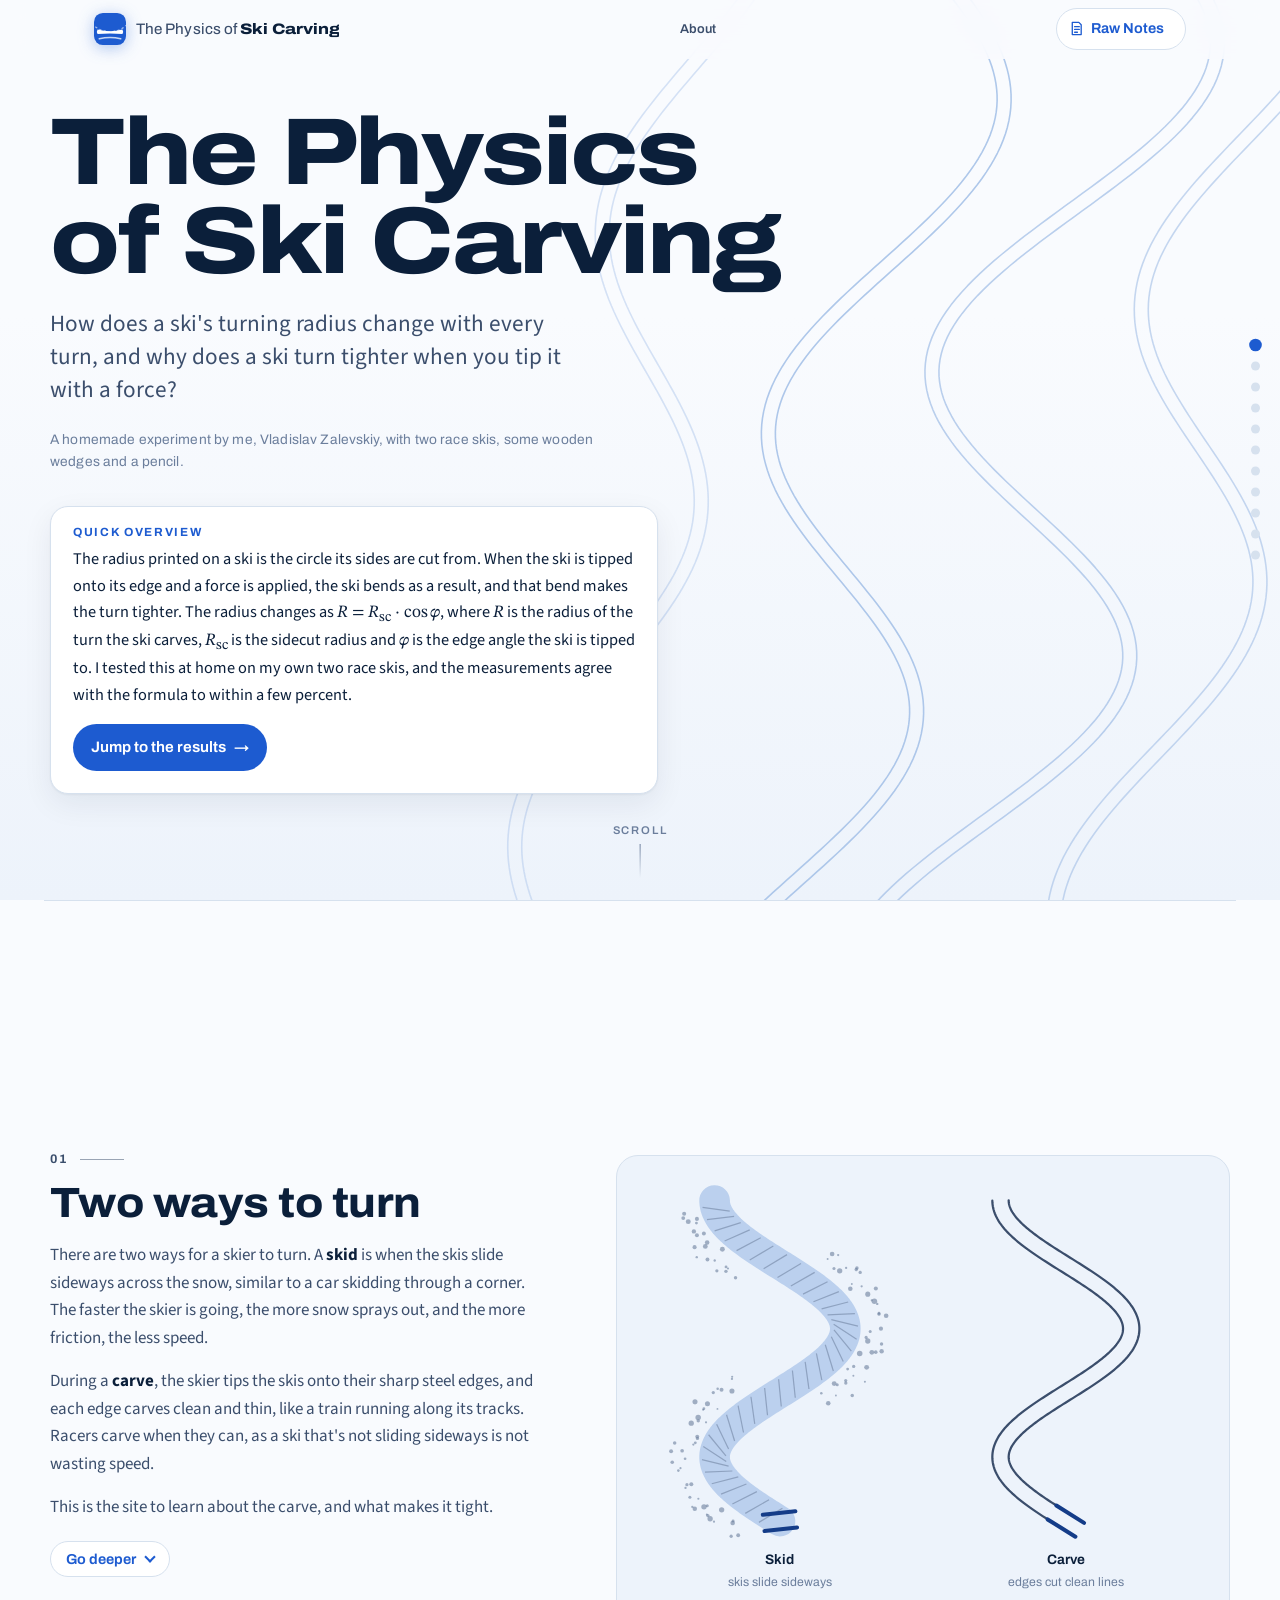
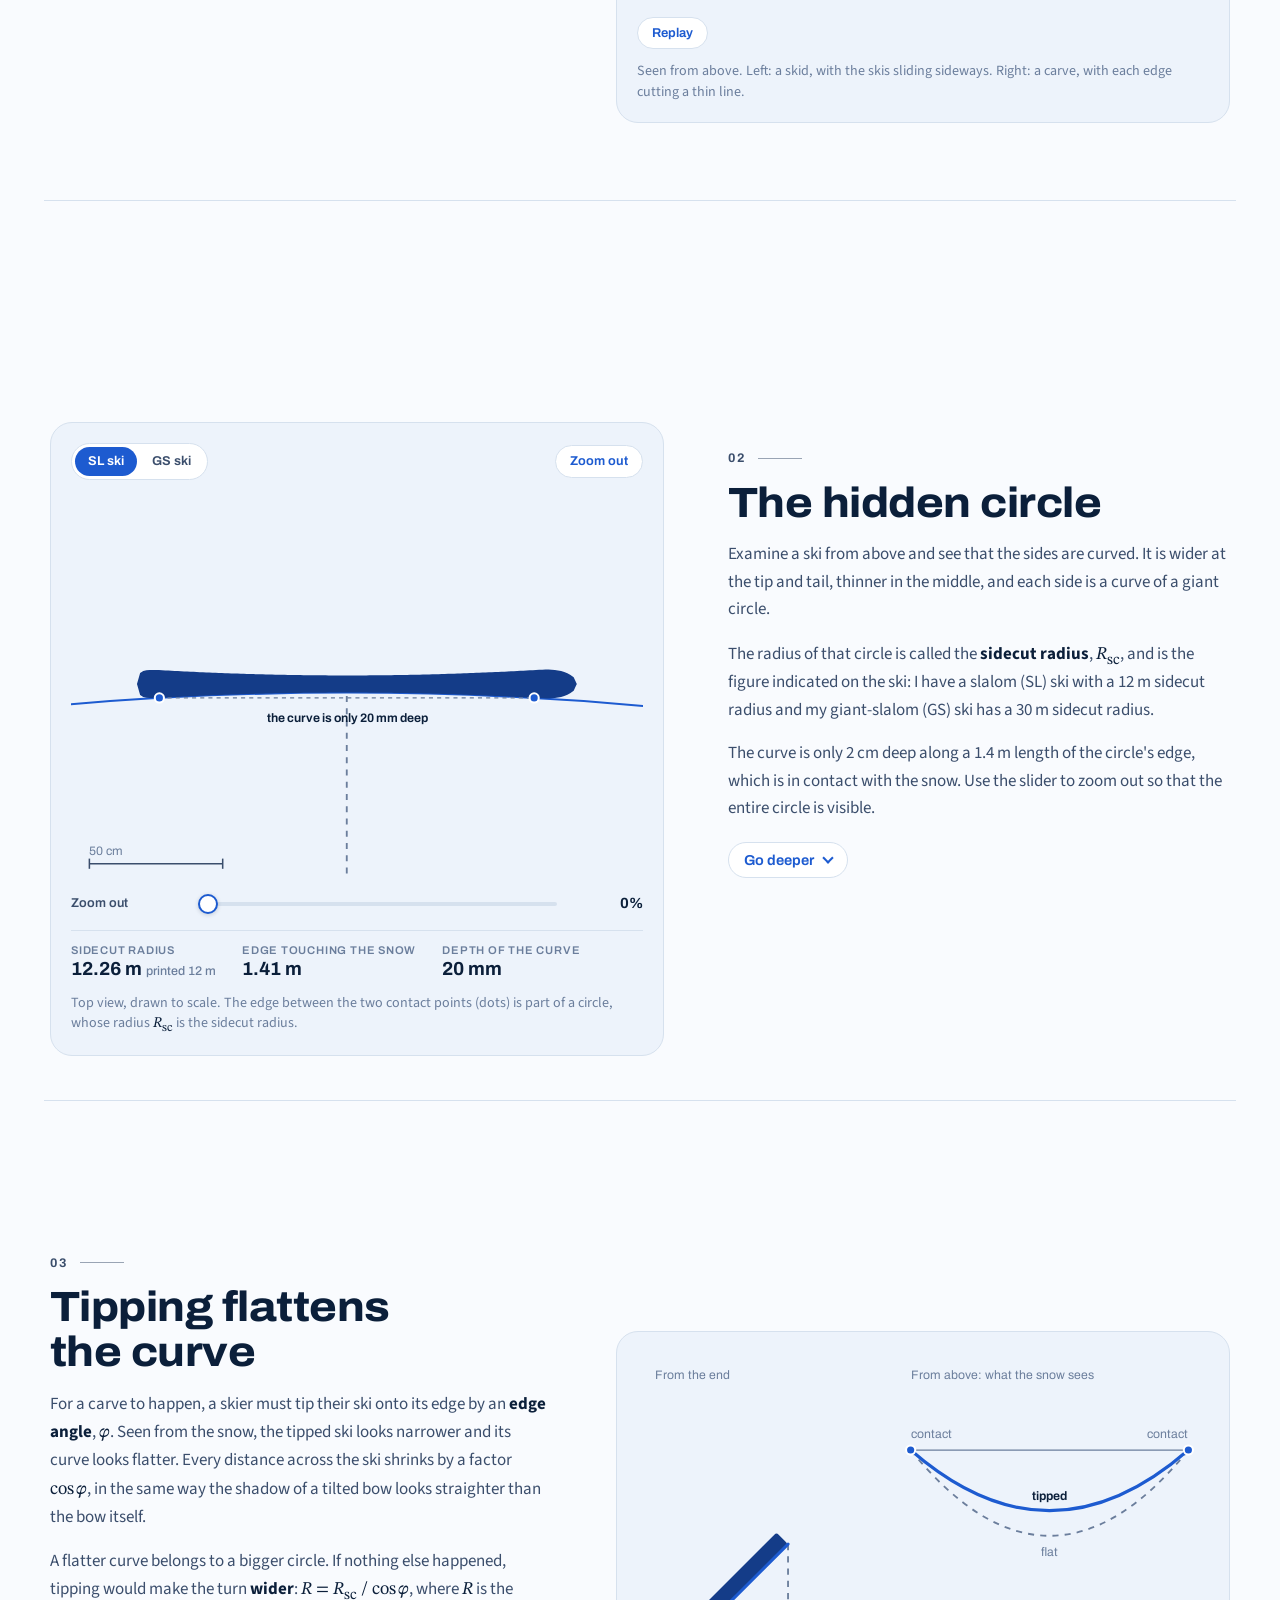
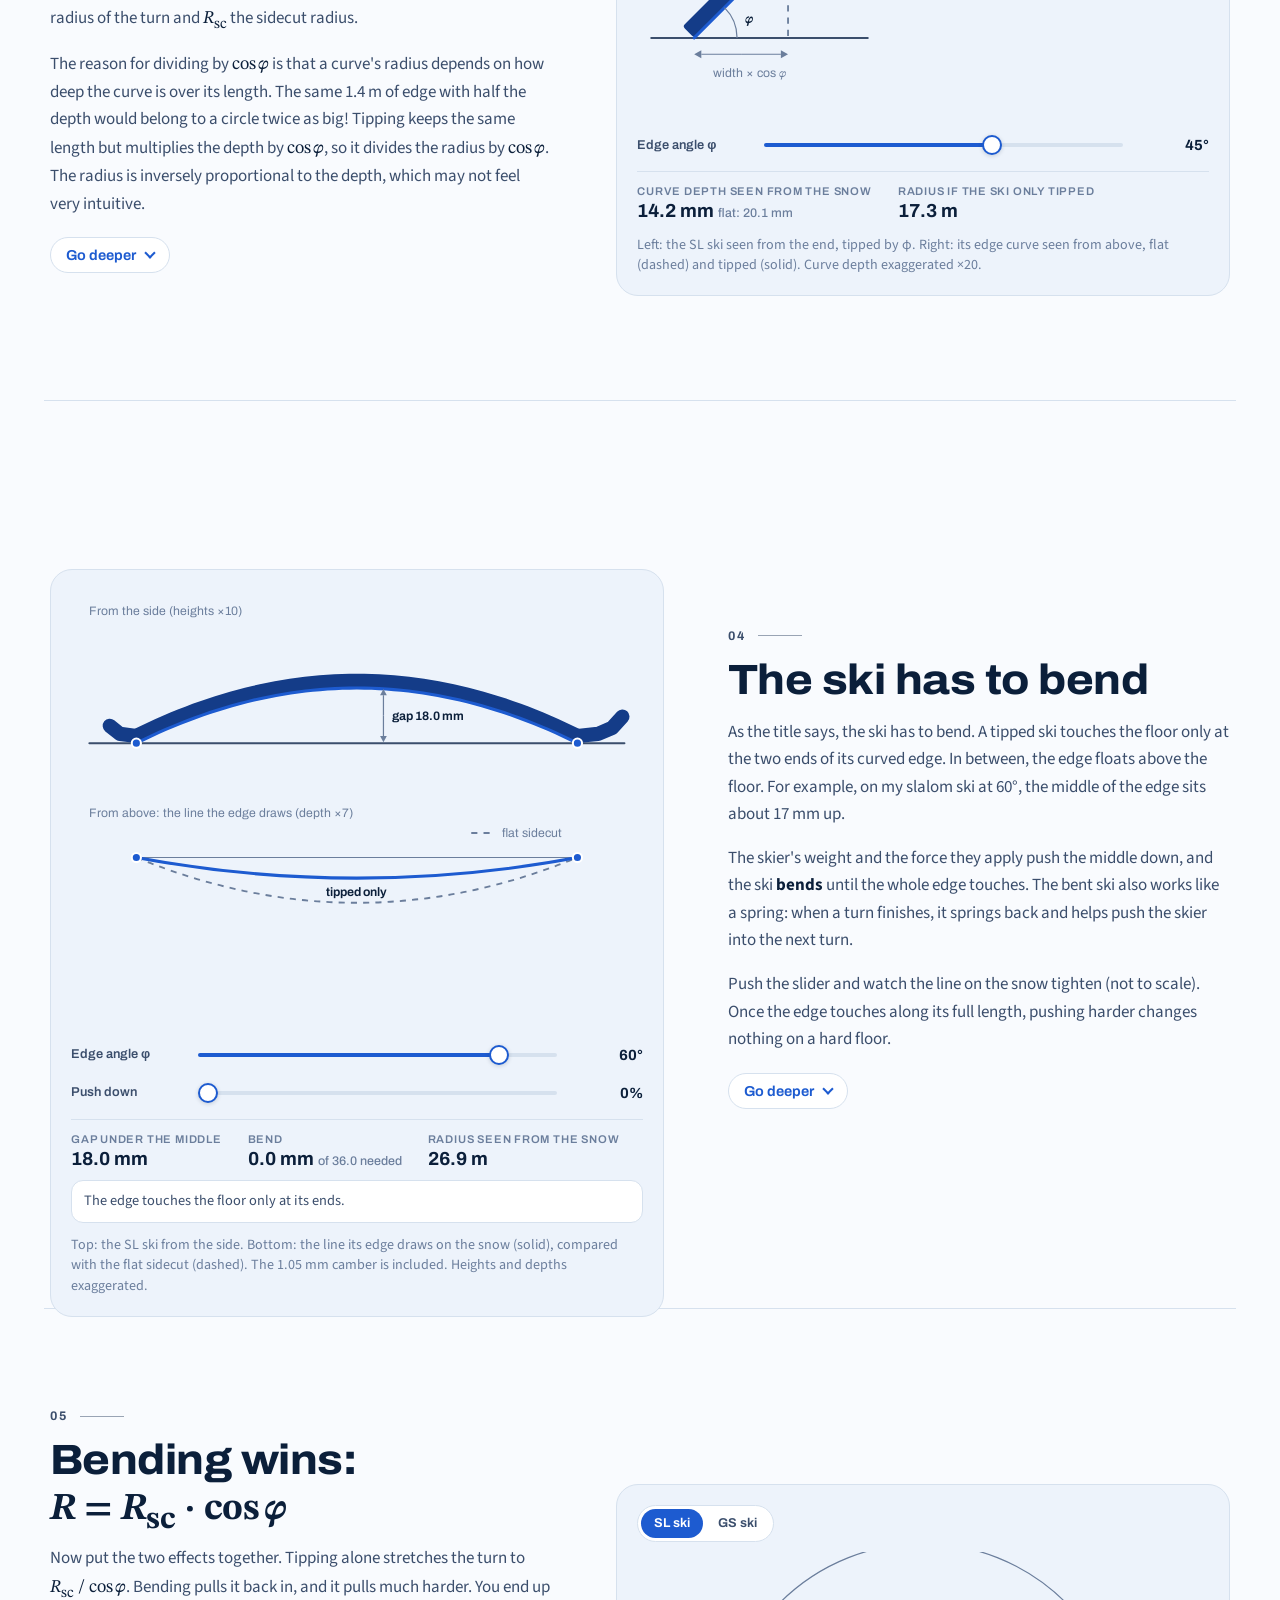
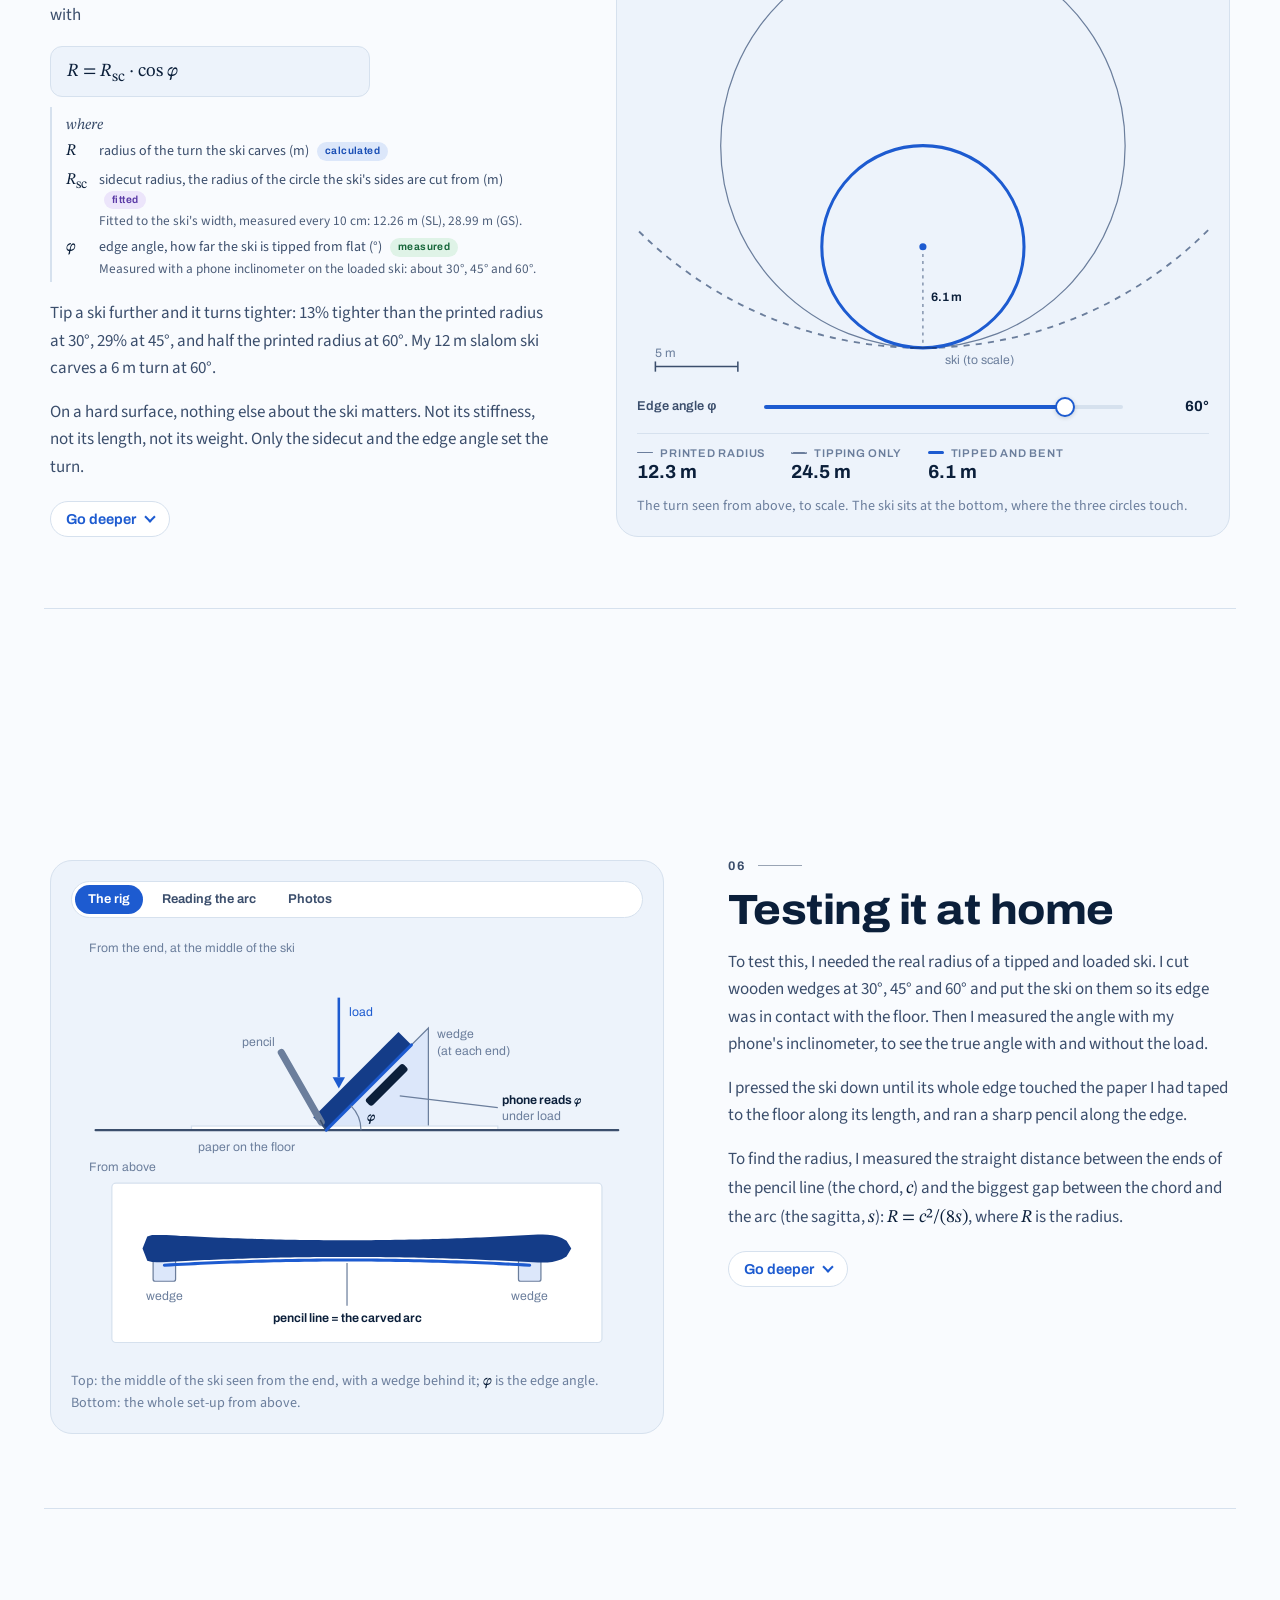
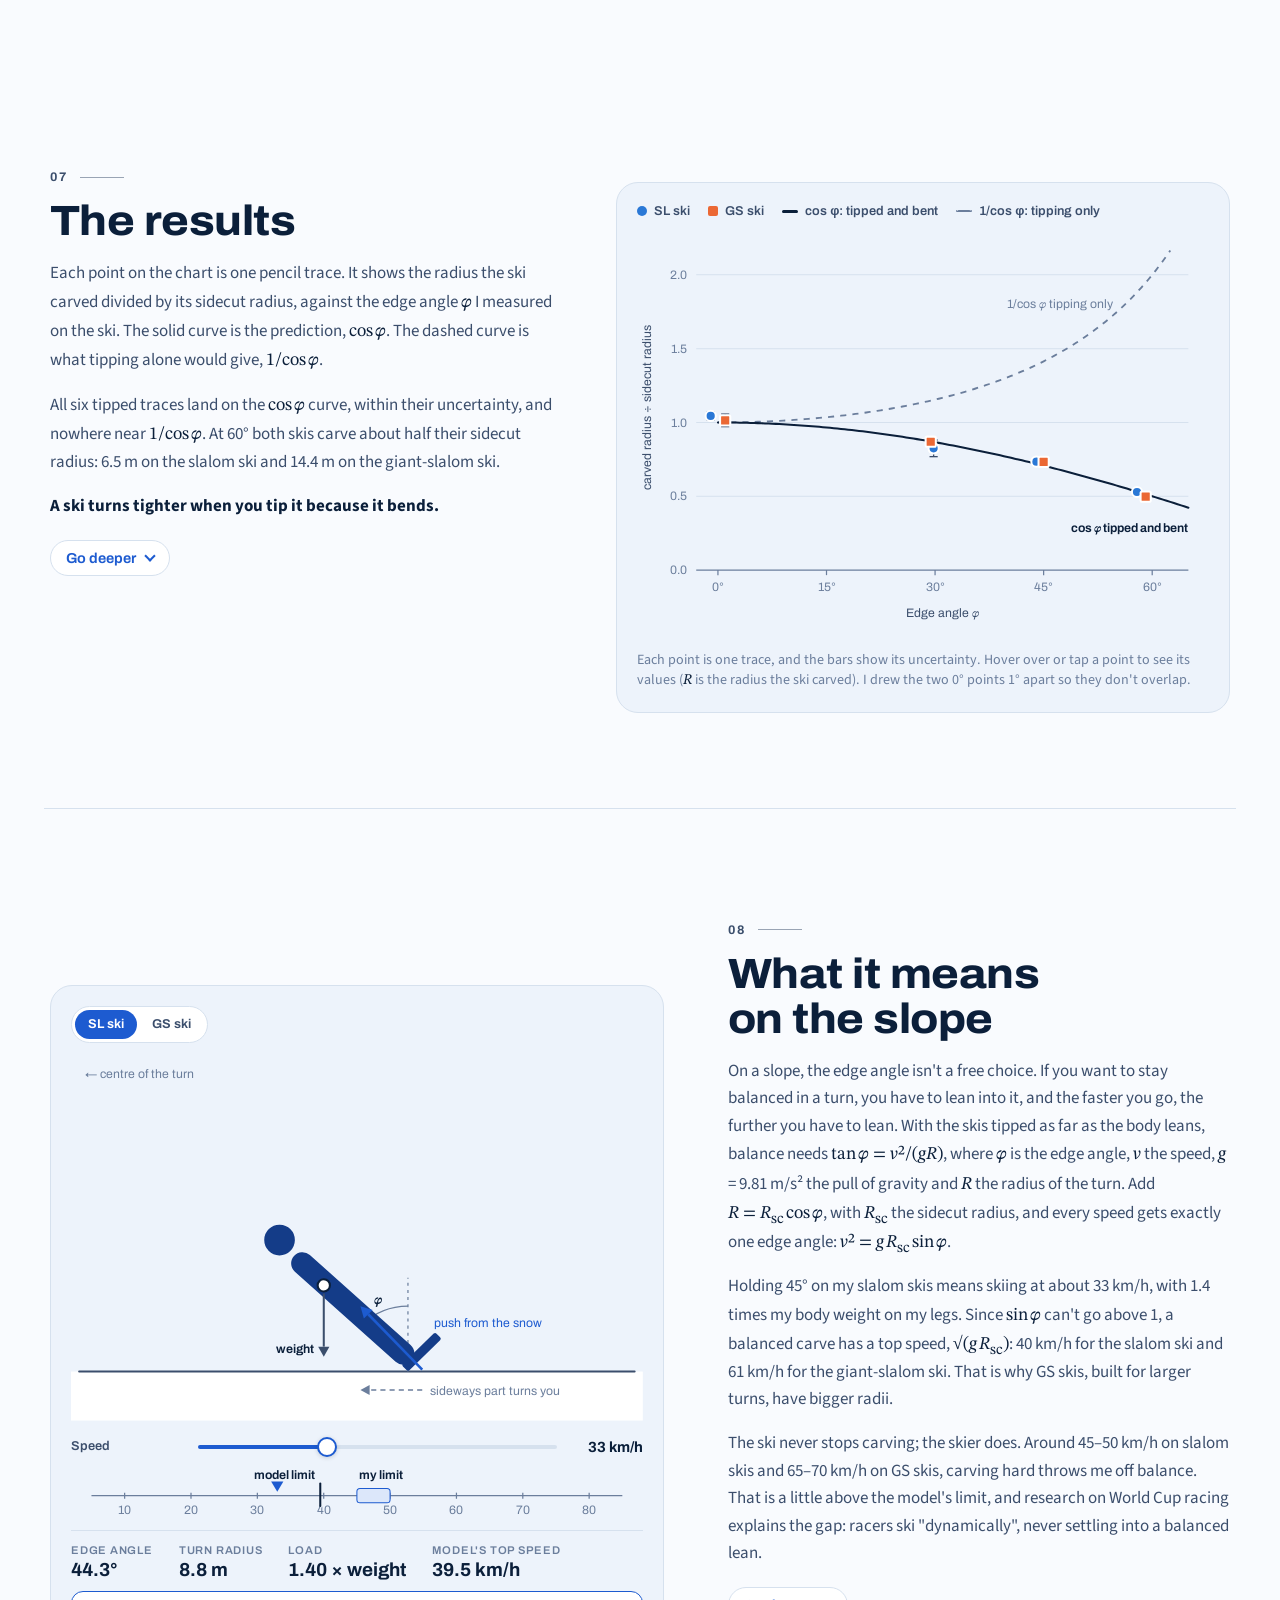
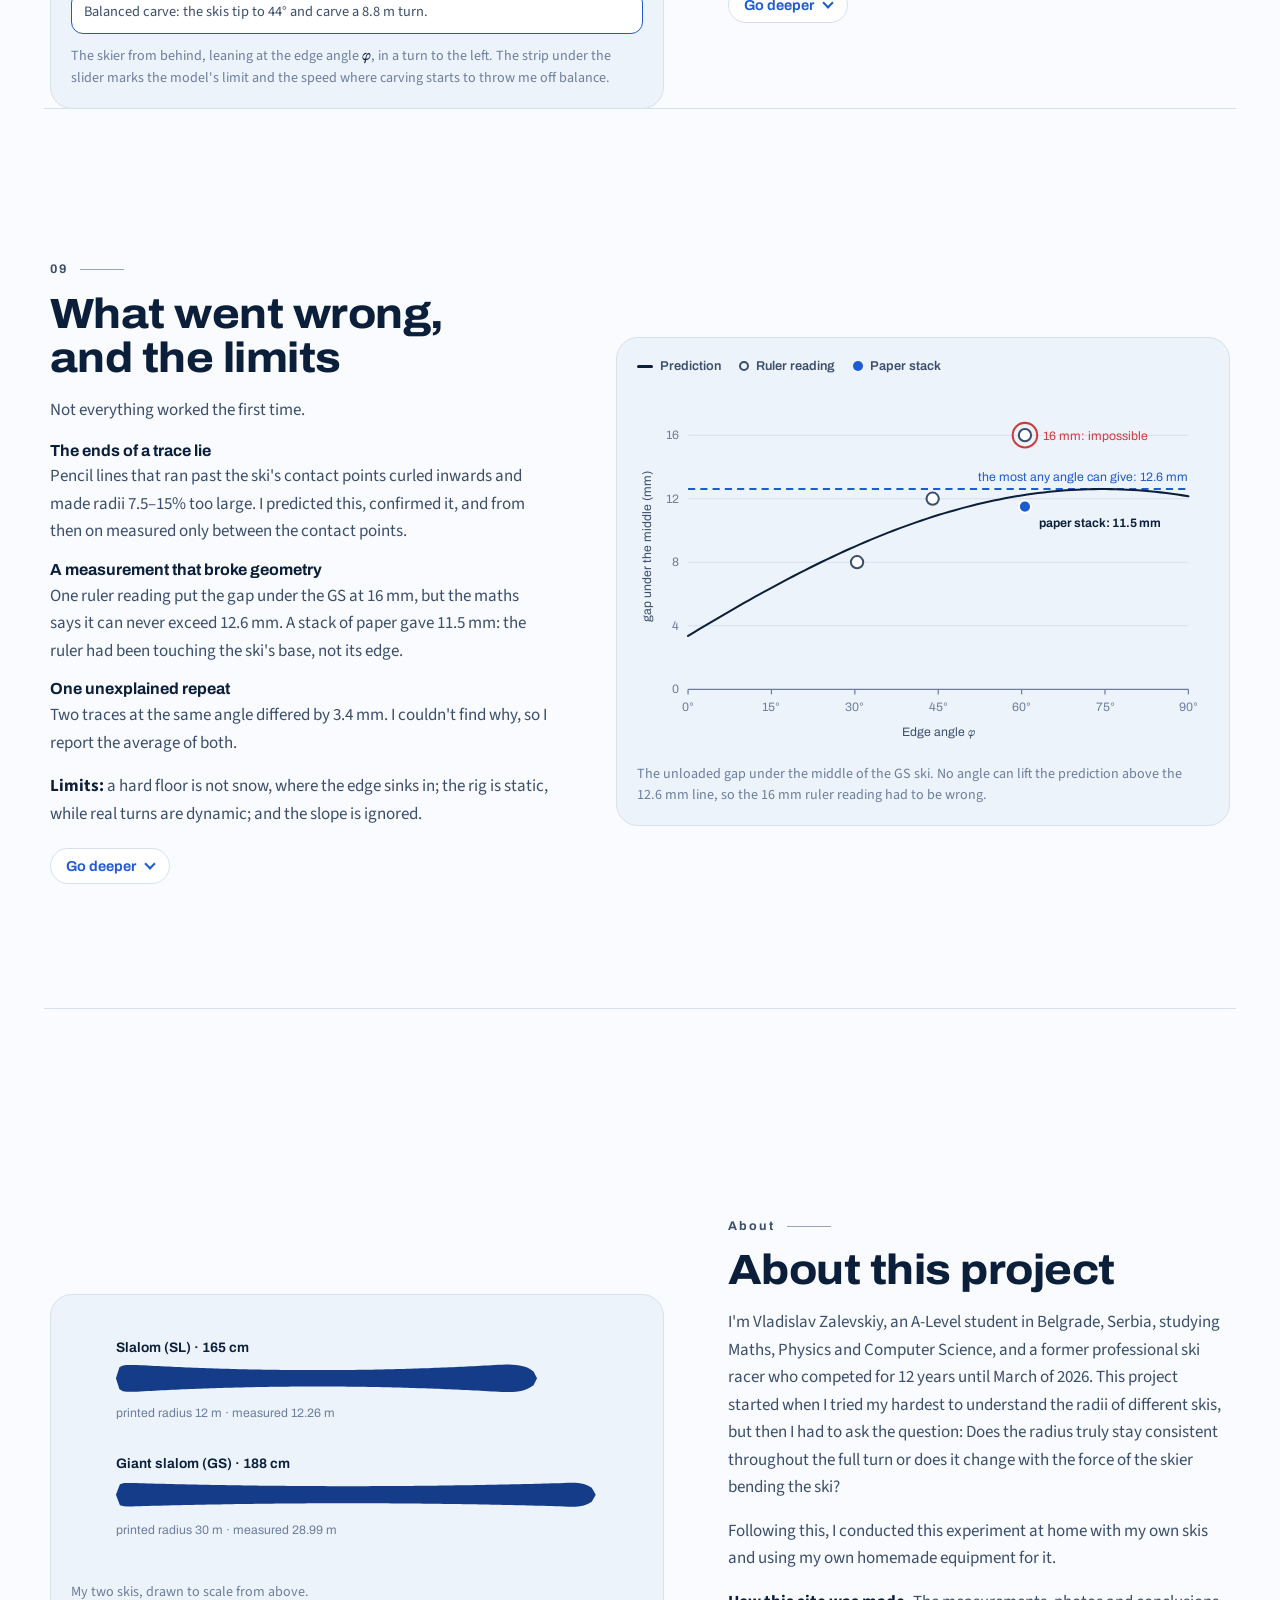
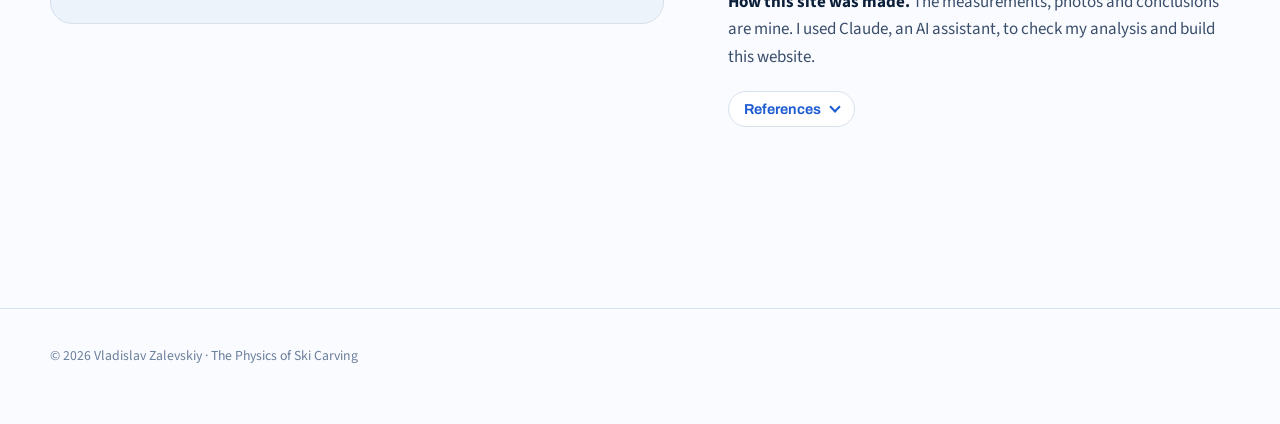
==== commit 602d9b7f: "Hero subtitle: tip it with a force Co-Authored-By: Claude Opus 5.5 <noreply@anthropic.com> Claude-Se" ====
--- a/index.html
+++ b/index.html
@@ -53,7 +53,7 @@
   <svg class="hero-tracks" id="heroTracks" viewBox="0 0 1440 900" preserveAspectRatio="xMidYMid slice" aria-hidden="true" focusable="false"></svg>
   <div class="hero-in">
     <h1>The Physics of Ski Carving</h1>
-    <p class="sub">How does a ski's turning radius change with every turn, and why does a ski turn tighter when you tip it?</p>
+    <p class="sub">How does a ski's turning radius change with every turn, and why does a ski turn tighter when you tip it with a force?</p>
     <p class="credit">A homemade experiment by me, Vladislav Zalevskiy, with two race skis, some wooden wedges and a pencil.</p>
     <div class="tldr">
       <h2>Quick overview</h2>
